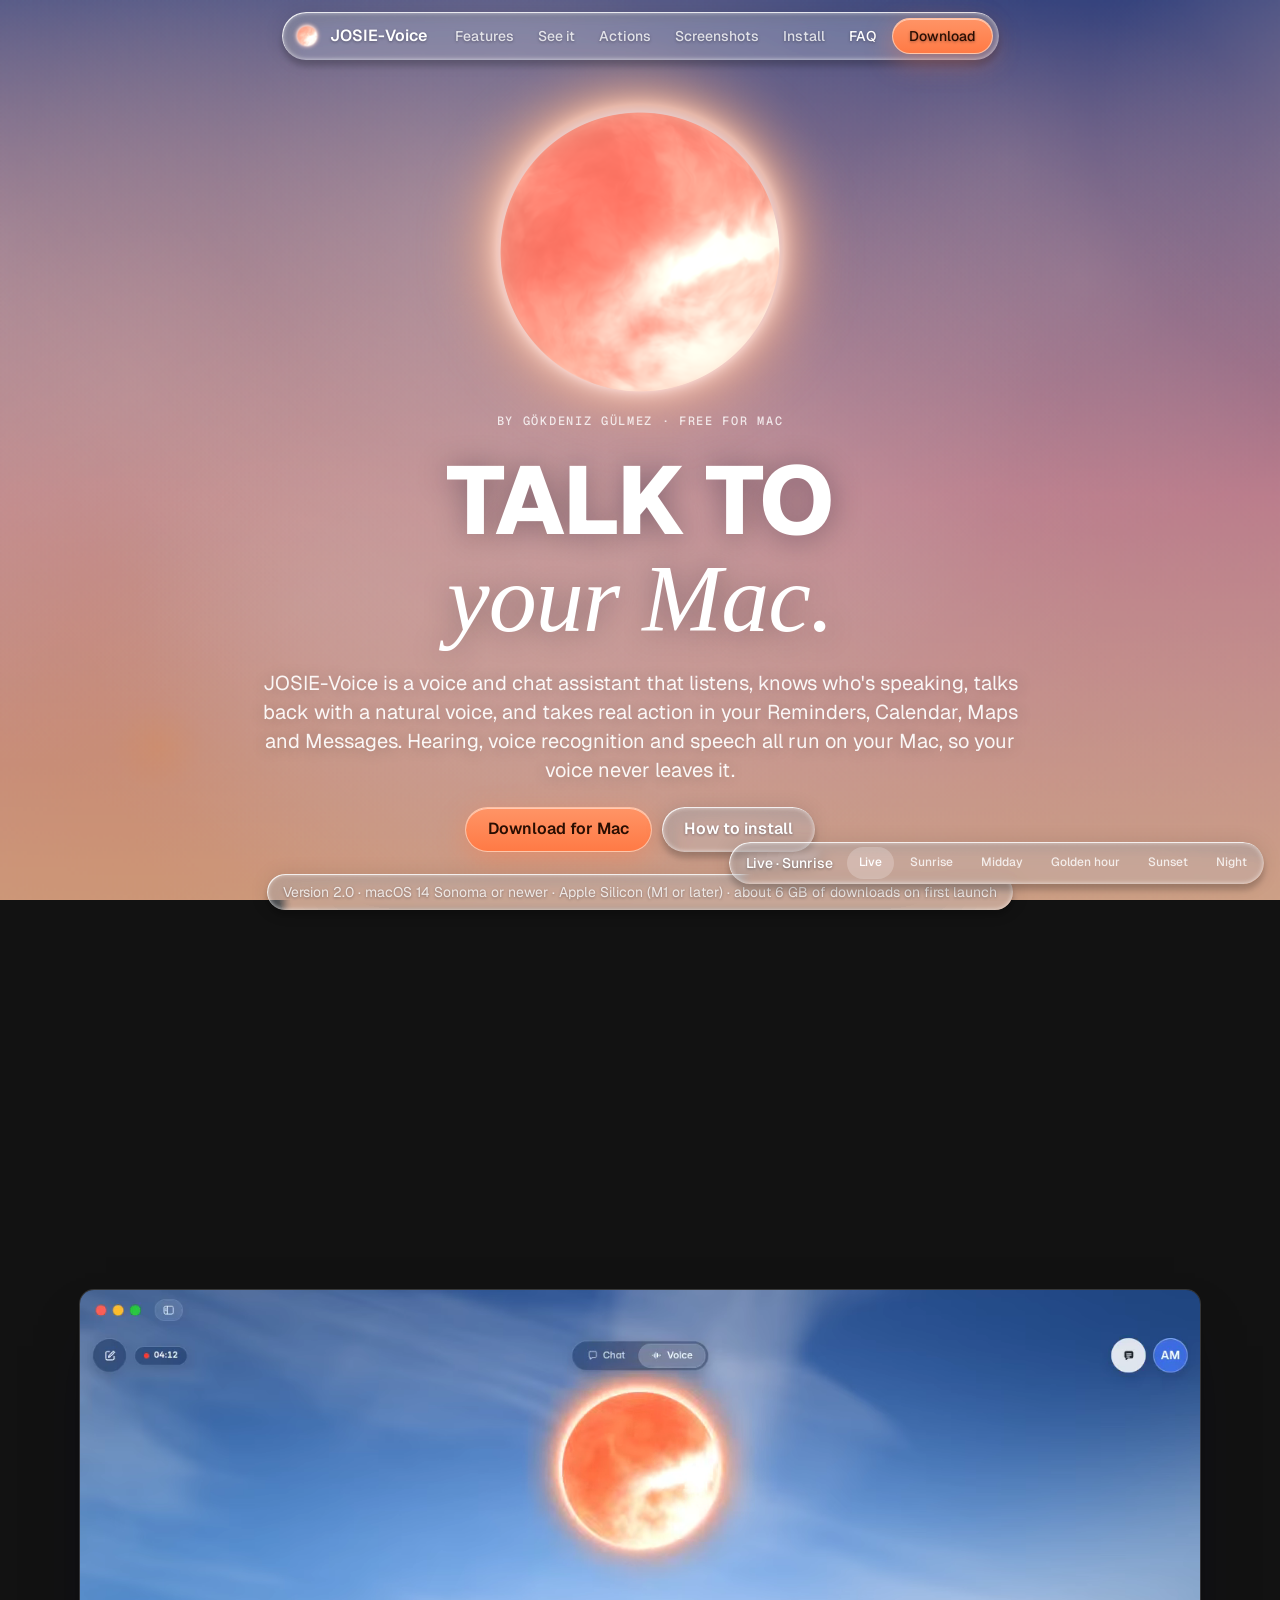
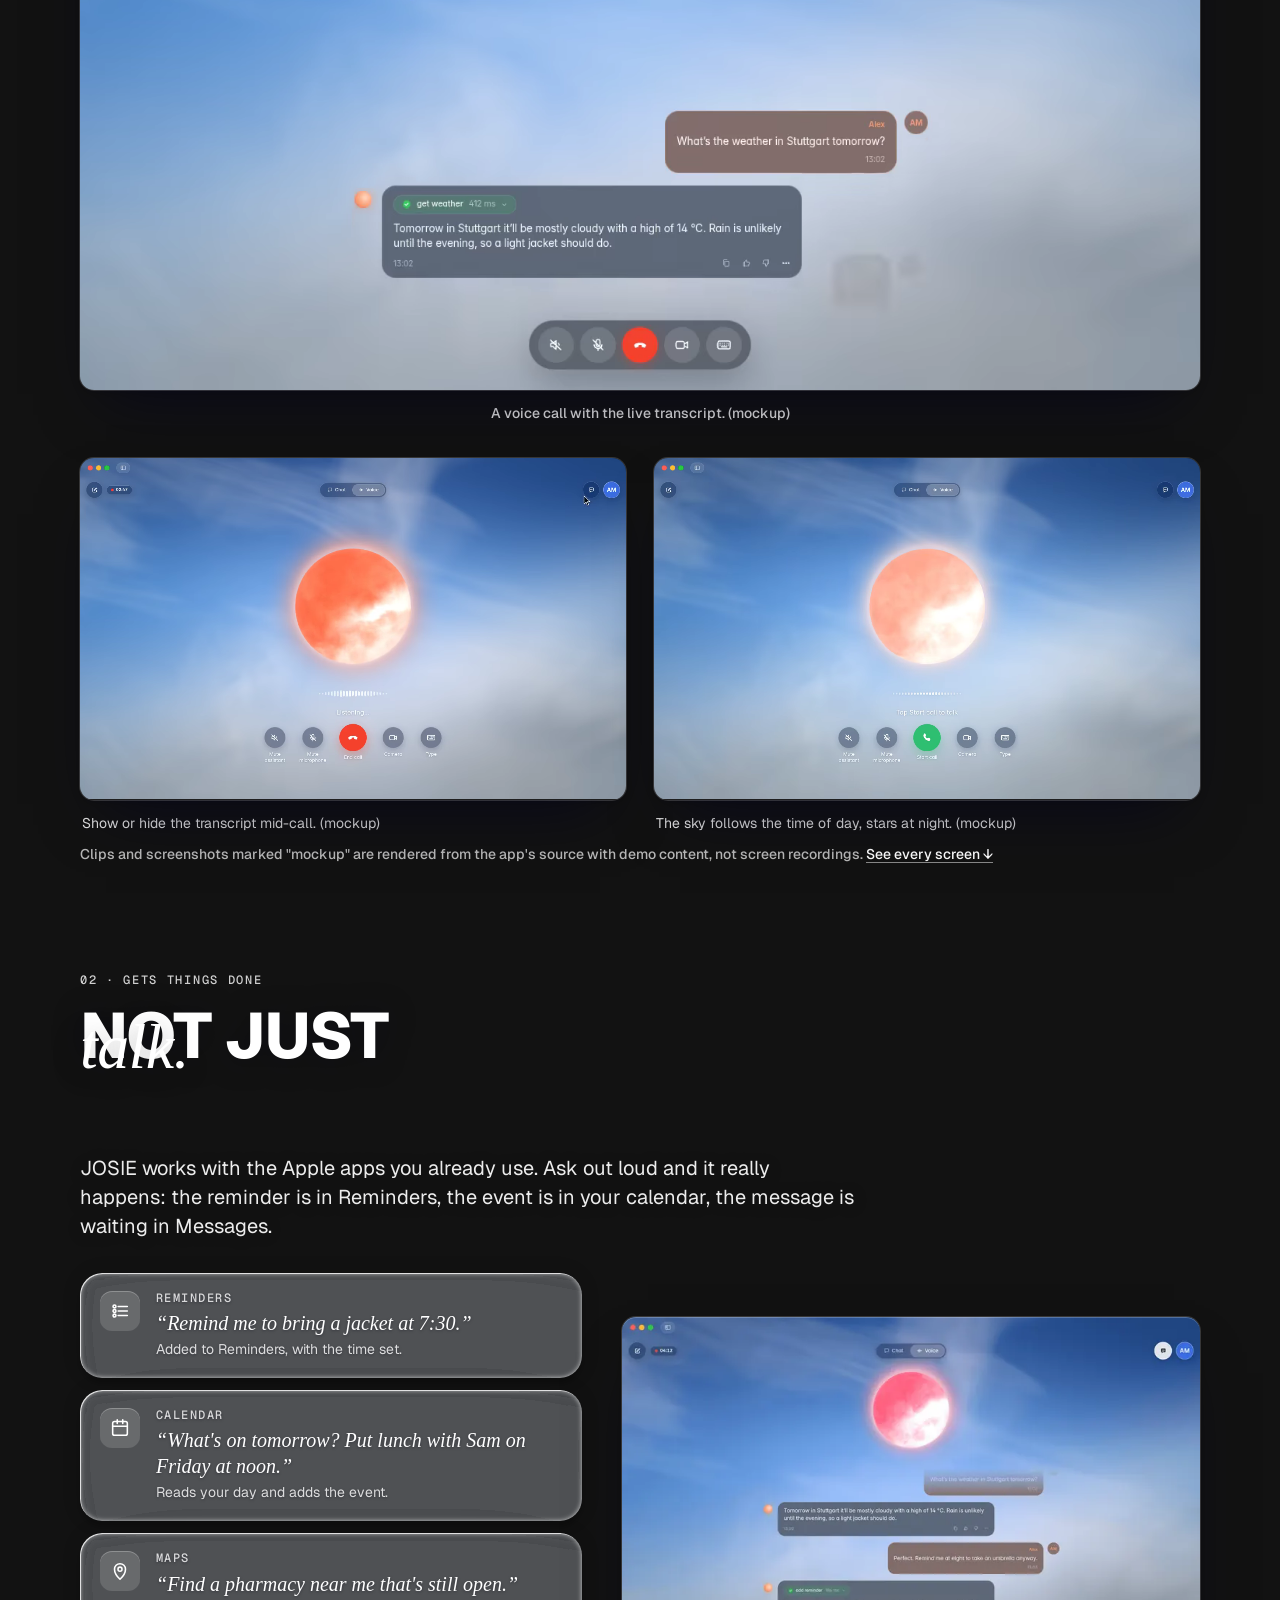
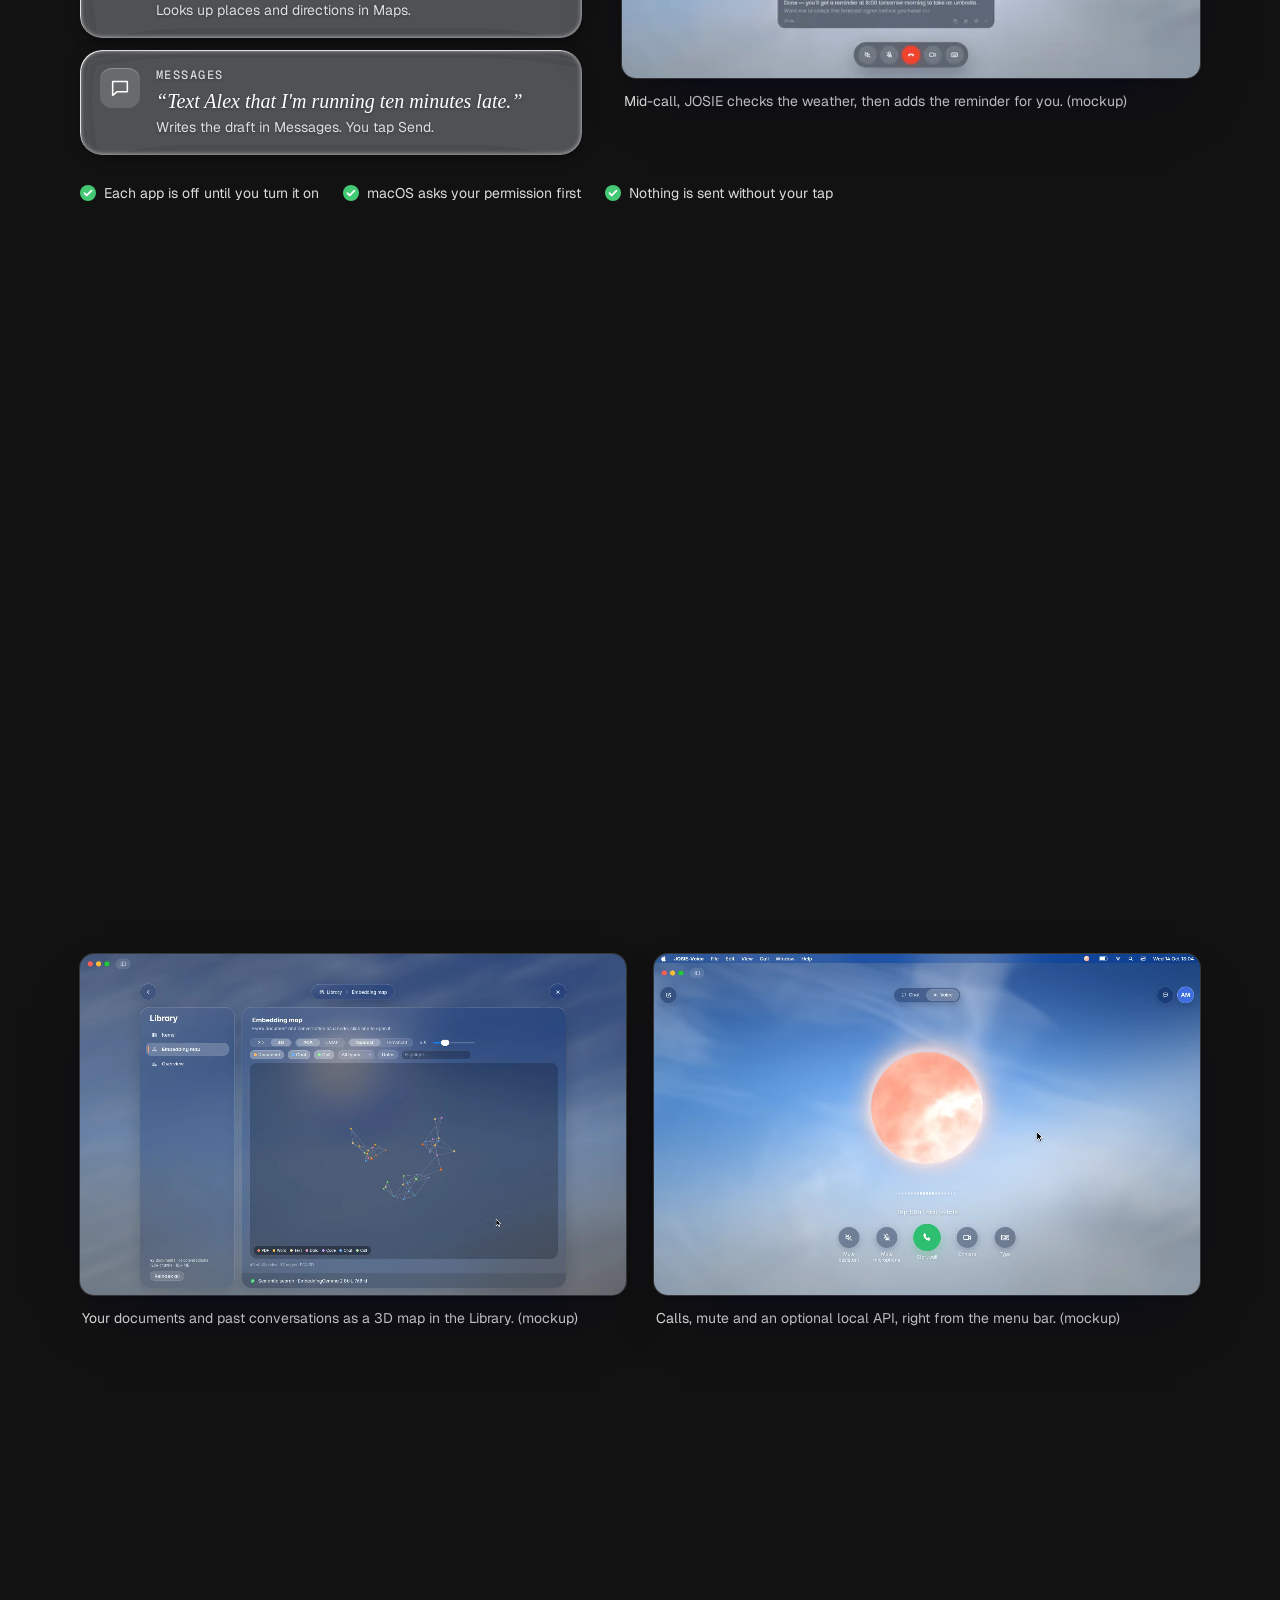
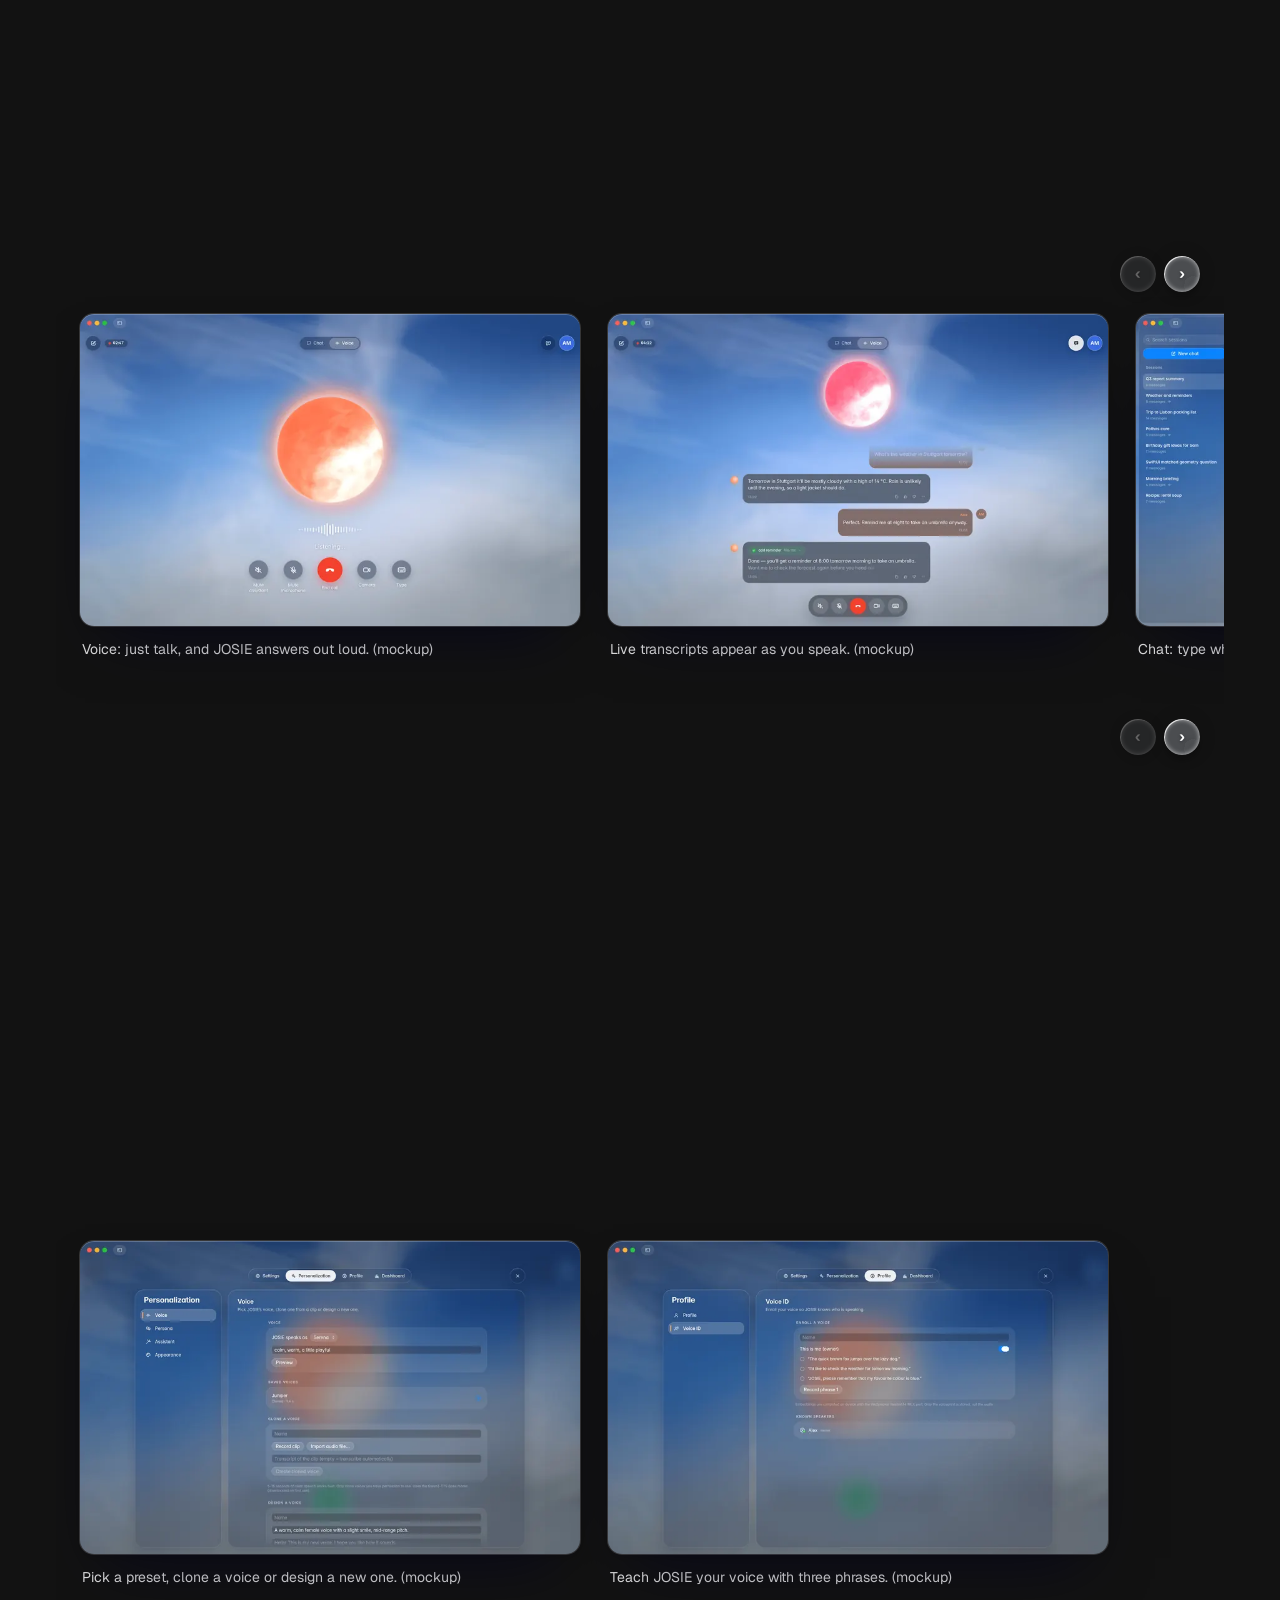
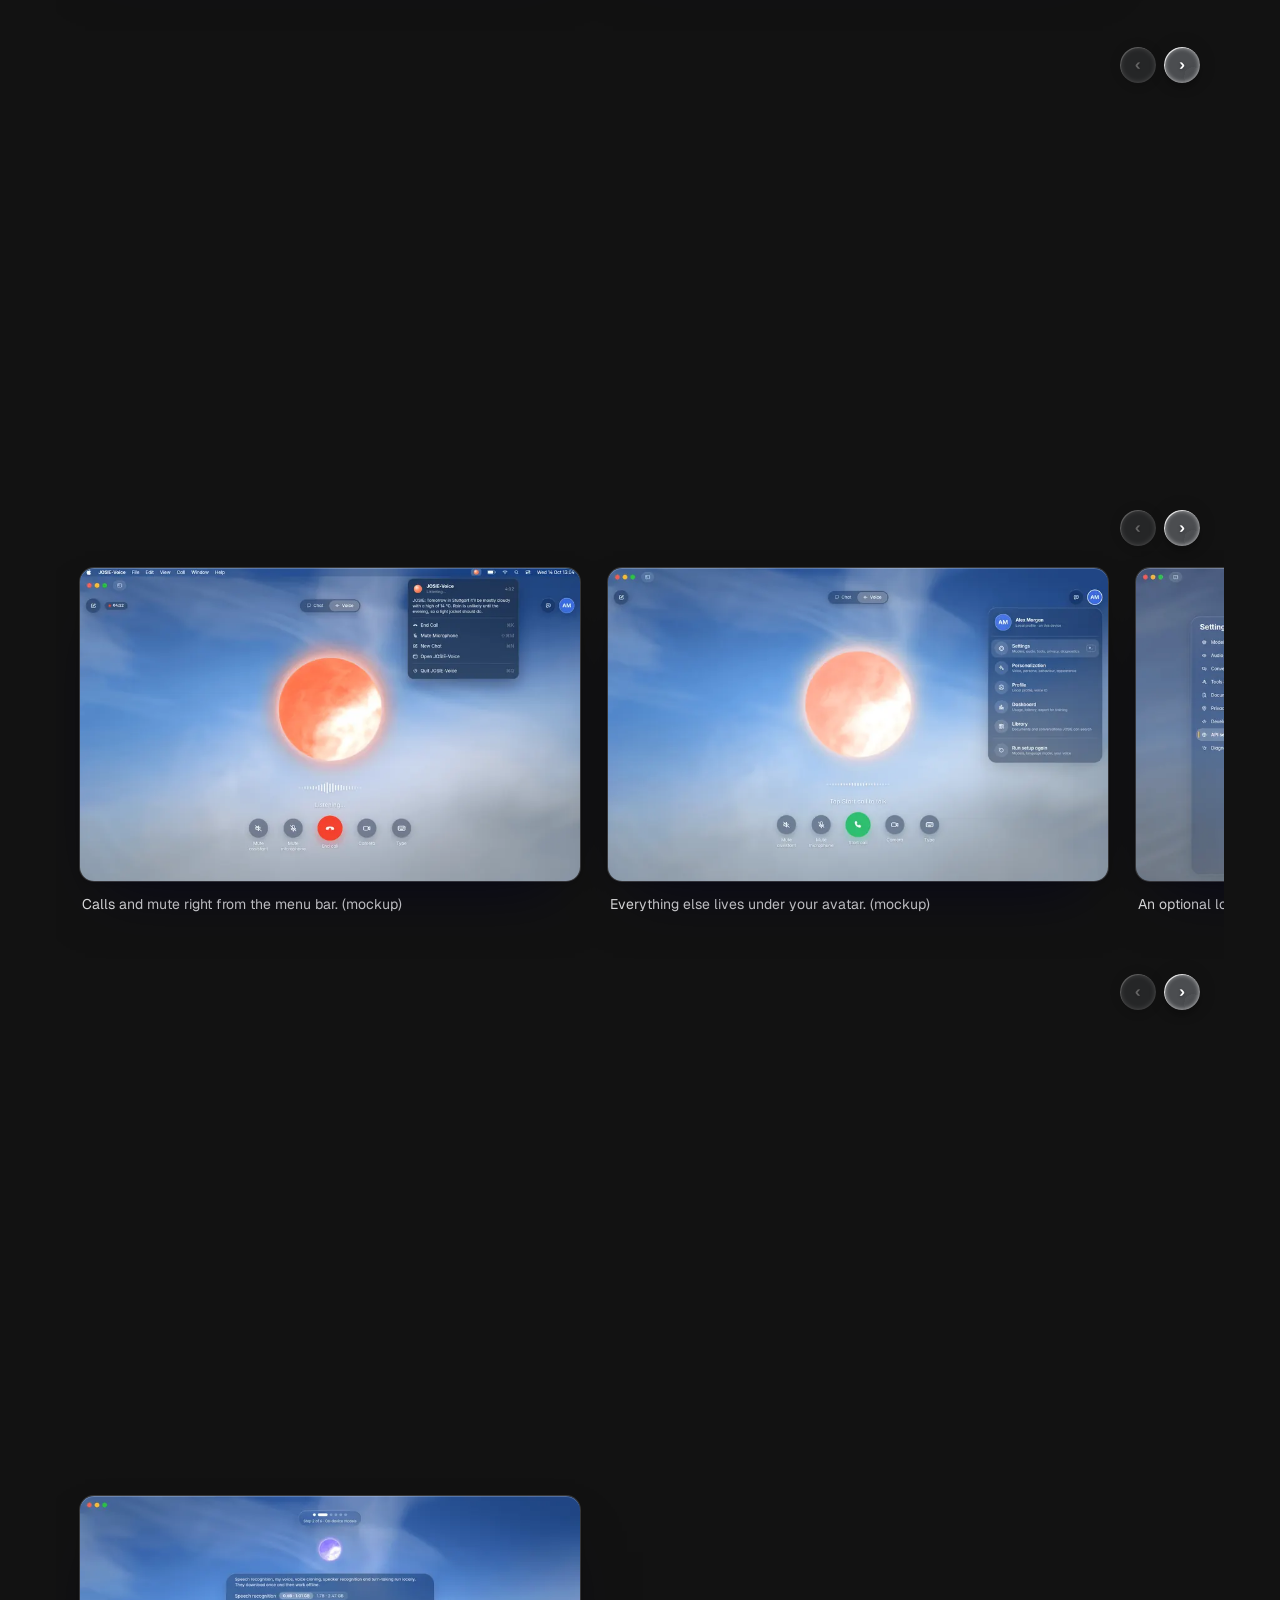
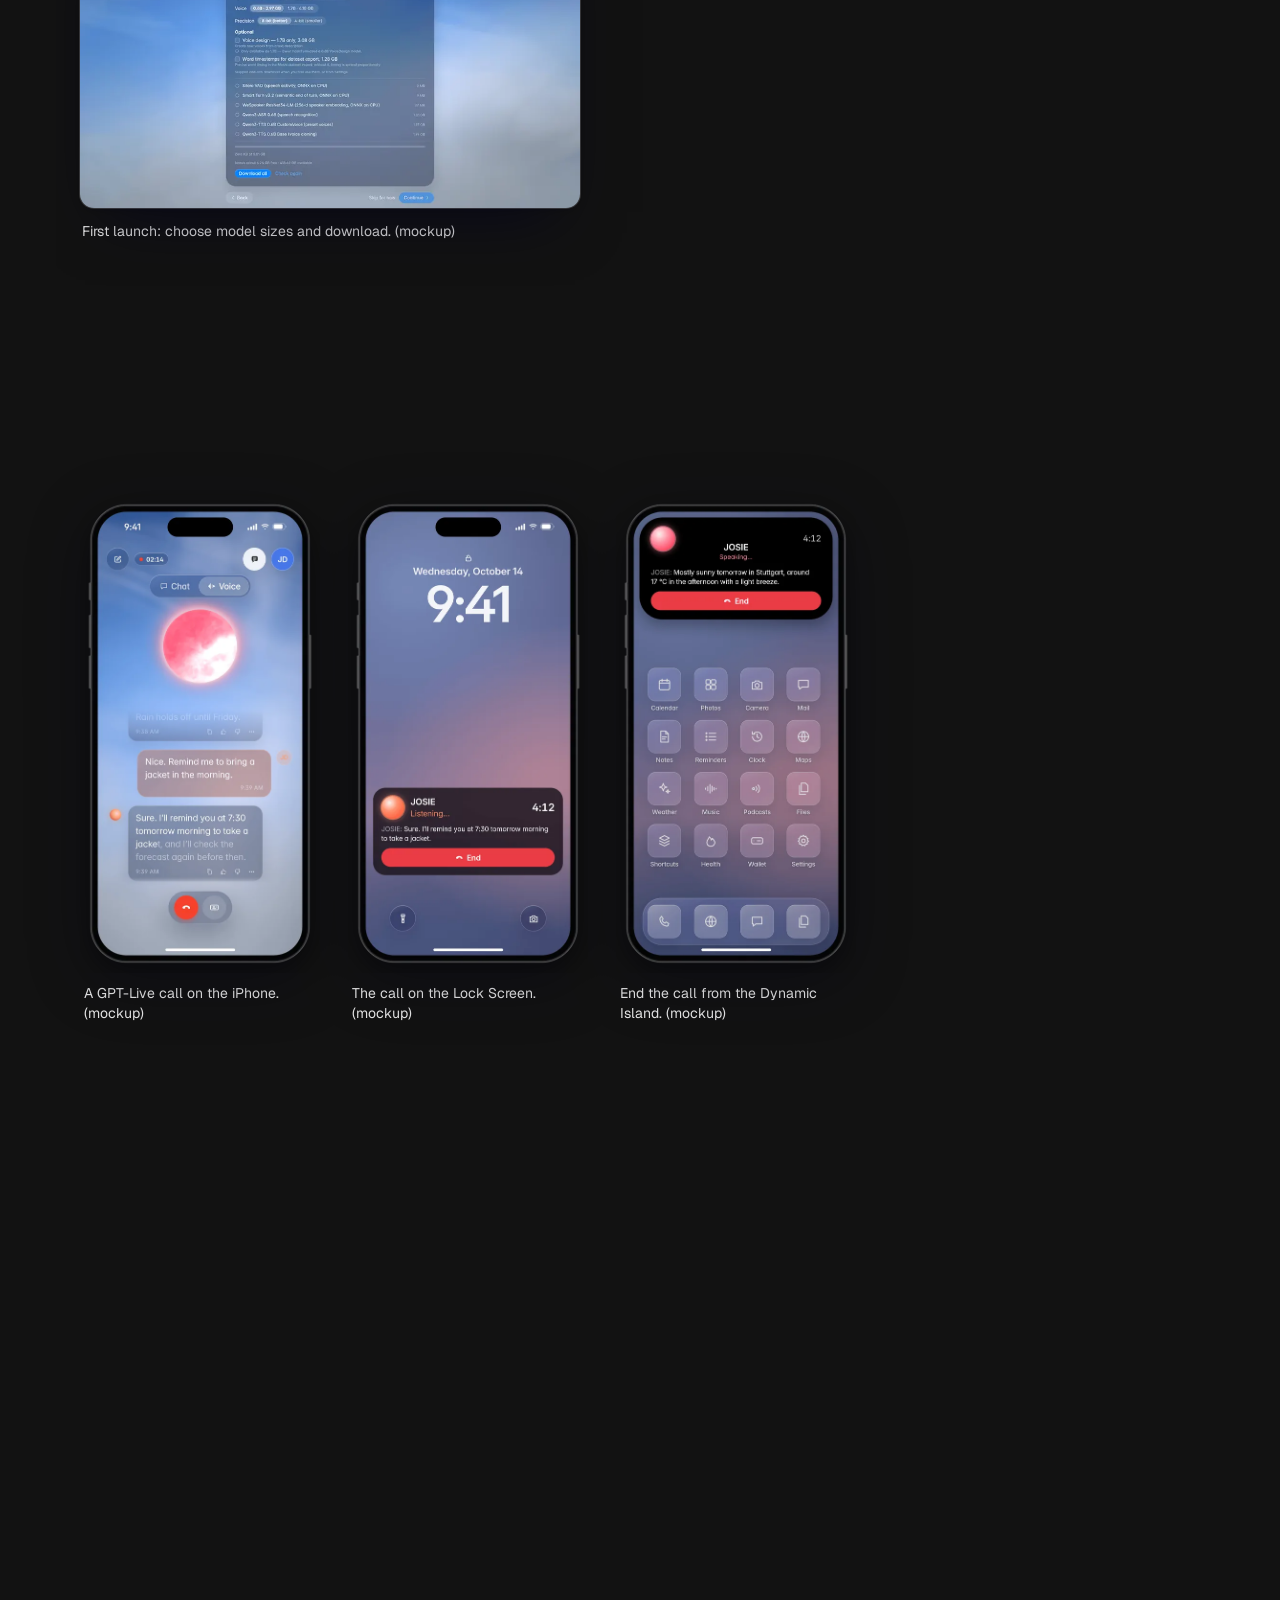
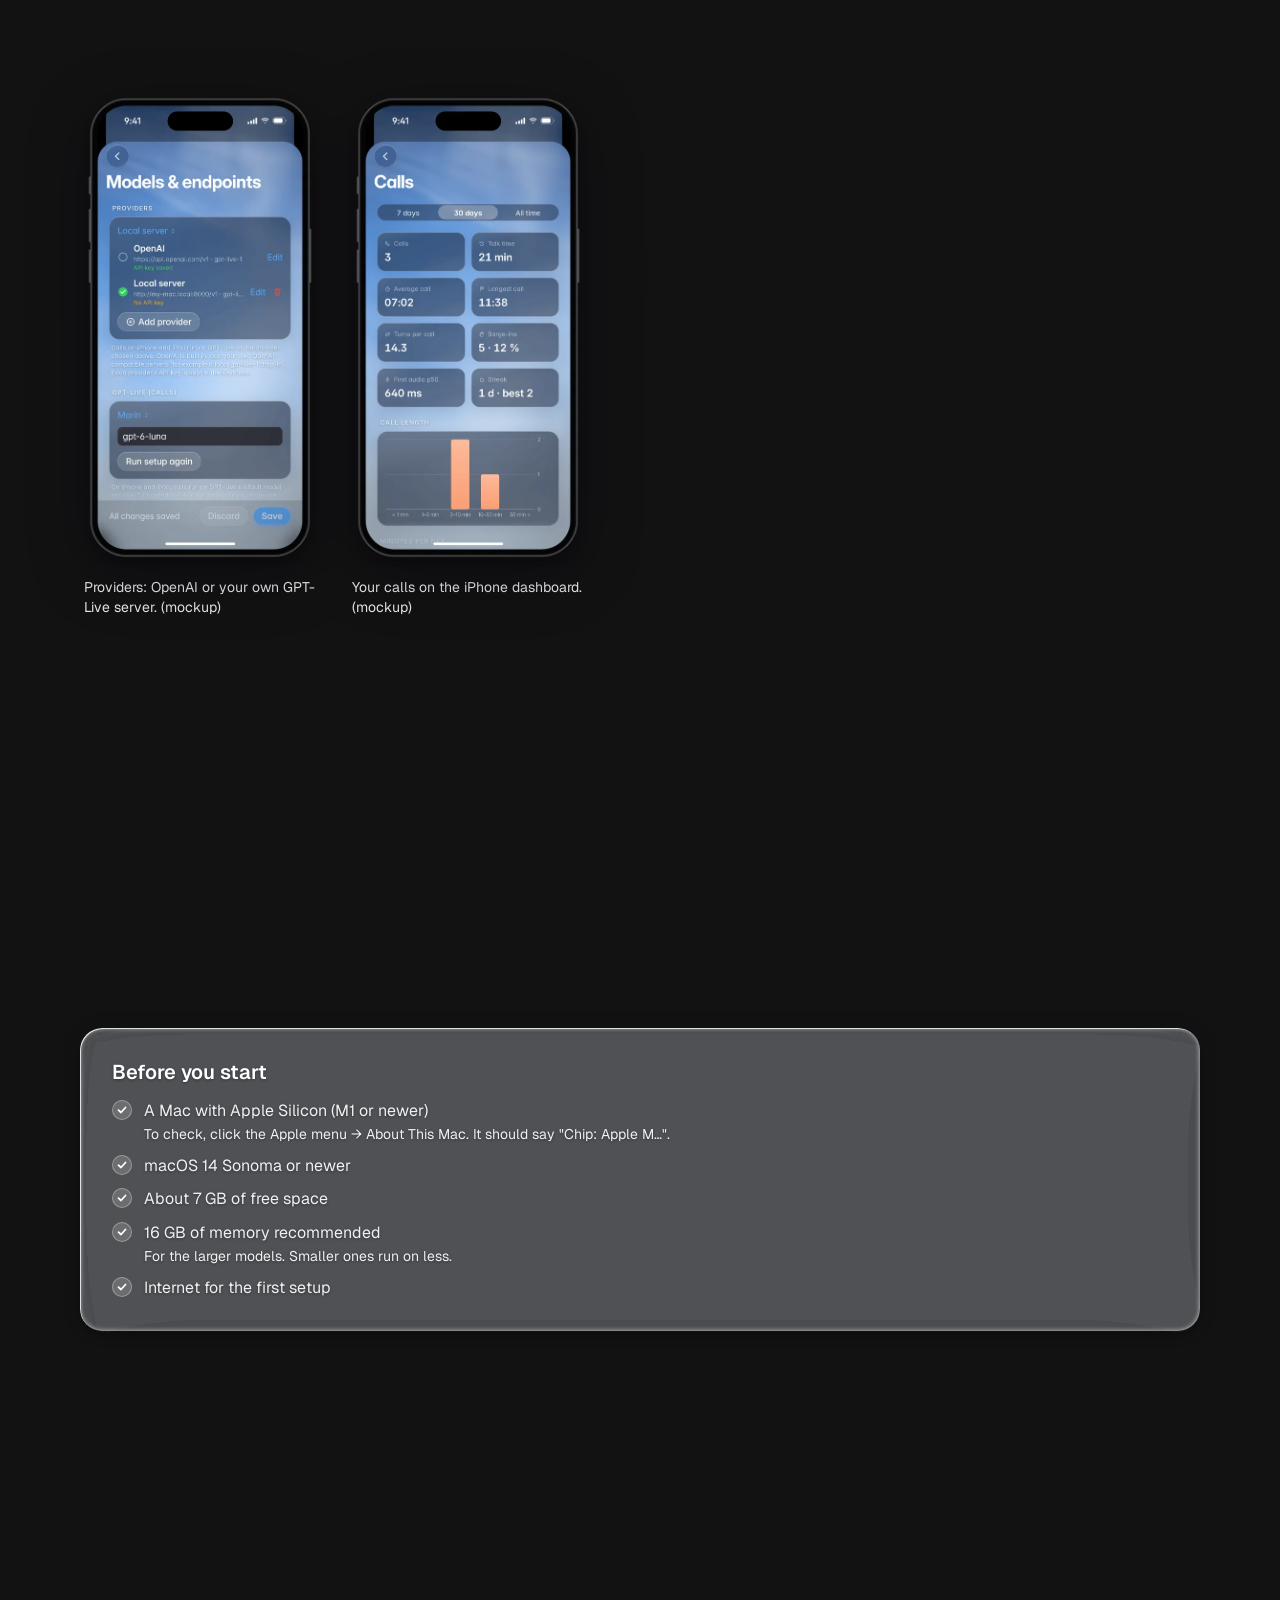
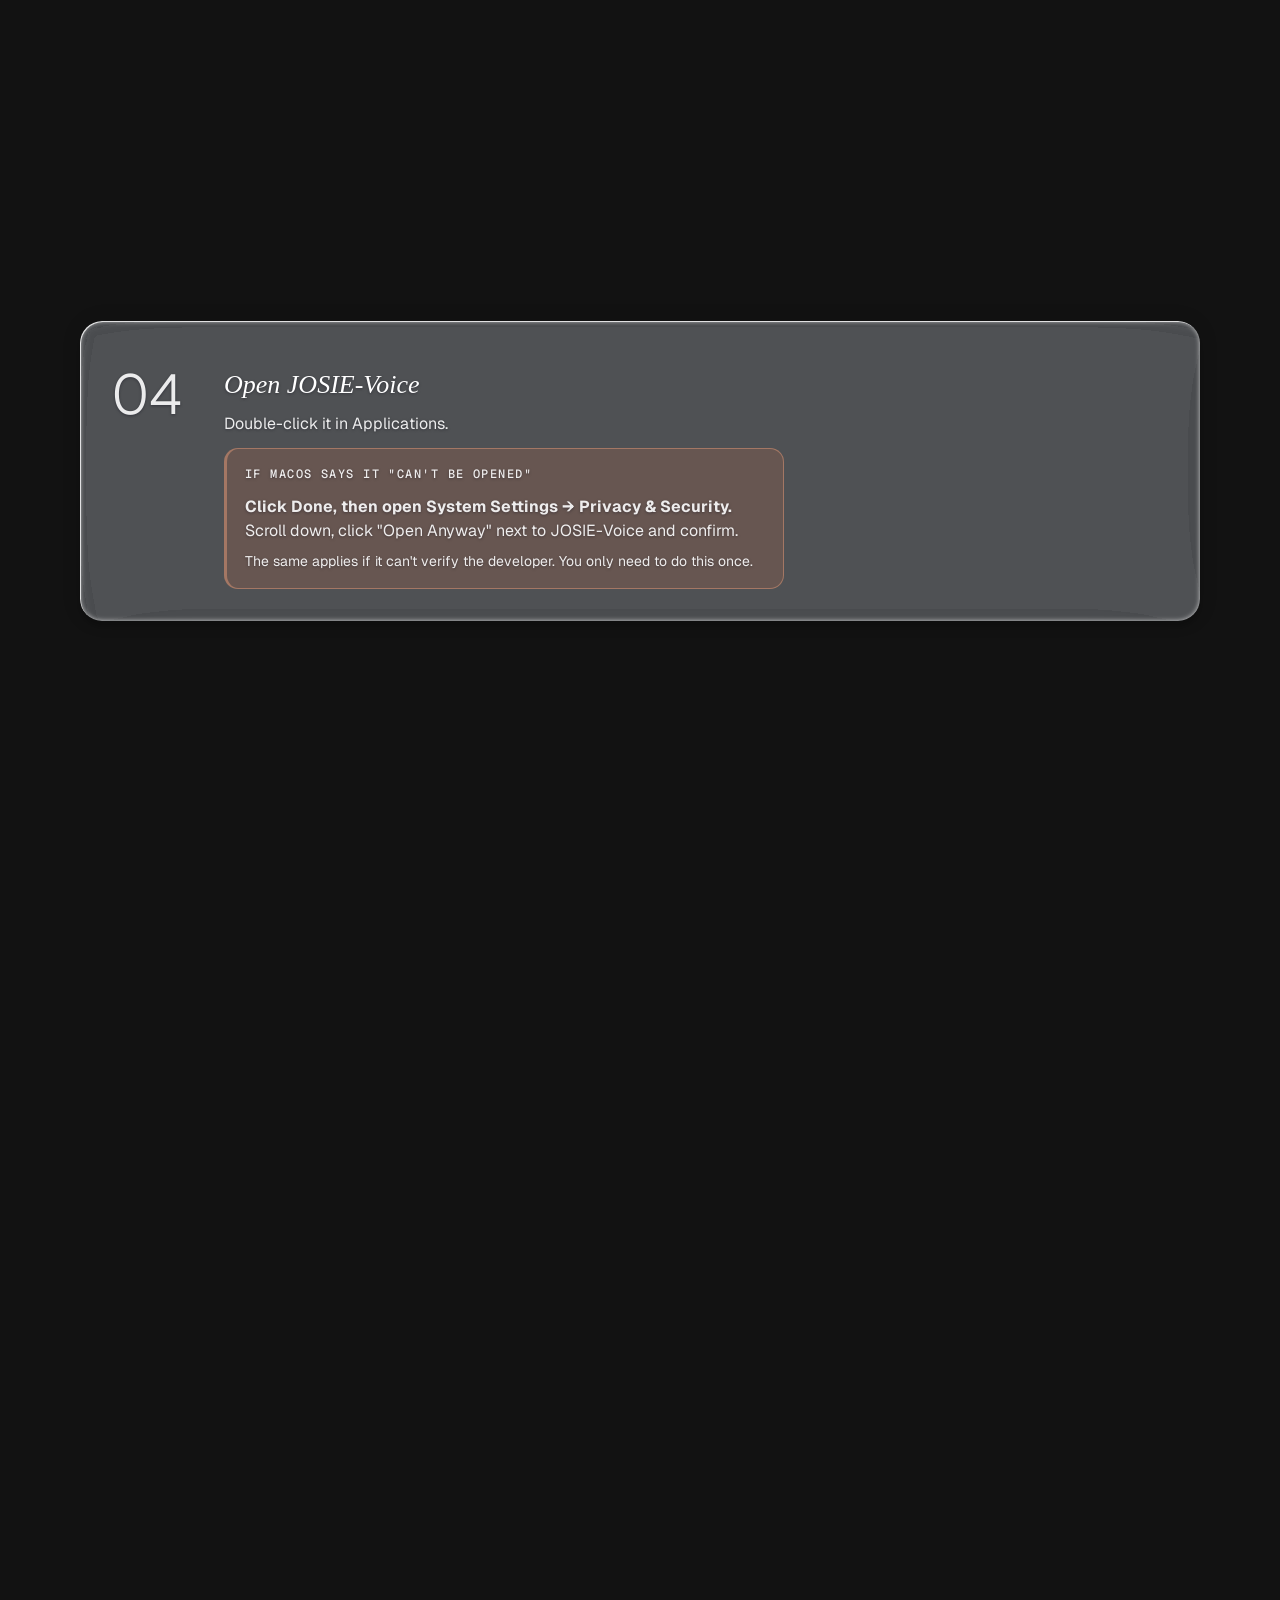
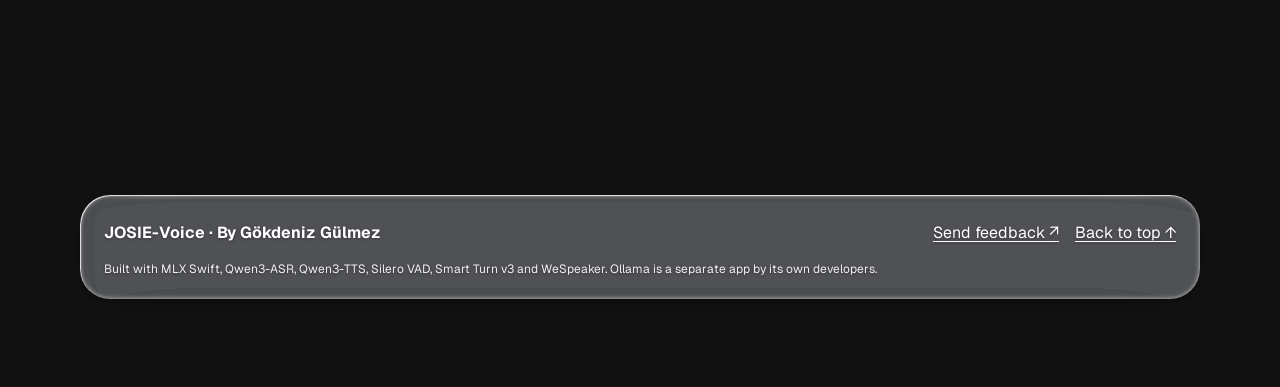
==== index.html @ f9327274 "Merge branch 'main' into feat/locomotive" ====
<!doctype html>
<html lang="en" data-theme="dark">
  <head>
    <meta charset="utf-8" />
    <meta name="viewport" content="width=device-width, initial-scale=1" />
    <title>JOSIE-Voice · Talk to your Mac</title>
    <link rel="icon" href="logo.png" />
    <link rel="preconnect" href="https://fonts.googleapis.com" />
    <link rel="preconnect" href="https://fonts.gstatic.com" crossorigin />
    <link
      rel="stylesheet"
      href="https://fonts.googleapis.com/css2?family=Geist:wght@400;500;600&family=Geist+Mono:wght@400&display=swap"
    />
    <link rel="stylesheet" href="styles.css" />
    <link rel="stylesheet" href="hero.css" />
    <style>
      :root, :root[data-theme] {
        color-scheme: dark;
        --text-primary: #fff;
        --text-secondary: rgb(255 255 255 / 0.8);
        --stroke-secondary: rgb(255 255 255 / 0.14);
        --x-sans: -apple-system, BlinkMacSystemFont, "SF Pro Display", var(--sans);
        --x-serif: "New York", ui-serif, "Iowan Old Style", Georgia, serif;
        --glass-dim: 0.3;
        --orb-glow: 255 170 120;
        --x-orange: #ff7a45;
      }
      html, body { background: transparent; }
      body { font-family: var(--x-sans); }
      /* sky: a fixed layer at z 0 with a CSS gradient under the canvas, content raised to z 1 */
      #sky {
        --sky-top: rgb(4 9 28); --sky-mid: rgb(10 22 54); --sky-hor: rgb(24 36 82);
        position: fixed; top: 0; right: 0; bottom: 0; left: 0; inset: 0; z-index: 0; pointer-events: none; overflow: hidden;
        background-color: #0b1a3a;
        background-image: linear-gradient(180deg, var(--sky-top) 0%, var(--sky-mid) 55%, var(--sky-hor) 100%);
      }
      #sky canvas { position: absolute; top: 0; left: 0; display: block; max-width: none; }
      .page { position: relative; z-index: 1; }
      .x-hero > * { position: relative; }
      /* glass, after codepen.io/wprod/pen/raVpwJL: a lens-distorted light blur, a white tint and a bright specular rim */
      .x-glass {
        position: relative;
        isolation: isolate;
        background: transparent;
        border: 0;
        border-radius: var(--r-l);
        box-shadow: 0 6px 6px rgb(0 0 0 / 0.2), 0 0 20px rgb(0 0 0 / 0.1);
        text-shadow: 0 1px 3px rgb(0 0 20 / 0.35);
      }
      .x-glass p, .x-glass li, .x-glass small { color: rgb(255 255 255 / 0.92); }
      .x-glass::before,
      .x-glass::after { content: ""; position: absolute; inset: 0; border-radius: inherit; pointer-events: none; }
      .x-glass::before {
        z-index: -2;
        -webkit-backdrop-filter: blur(4px);
        backdrop-filter: blur(4px);
        filter: url(#x-lens) saturate(120%) brightness(1.15);
      }
      .x-glass::after {
        z-index: -1;
        background: linear-gradient(rgb(255 255 255 / 0.25), rgb(255 255 255 / 0.25)), rgb(12 20 42 / calc(var(--glass-dim) * 0.4));
        box-shadow: inset 1px 1px 0 rgb(255 255 255 / 0.75), inset 0 0 5px rgb(255 255 255 / 0.75);
      }
      a.x-glass, button.x-glass, .x-chip.x-glass { transition: transform 0.4s cubic-bezier(0.175, 0.885, 0.32, 2.2); }
      a.x-glass:hover, button.x-glass:not(:disabled):hover { transform: scale(1.05); }
      a.x-glass:active, button.x-glass:not(:disabled):active { transform: scale(0.95); }
      @media (prefers-reduced-motion: reduce) { a.x-glass, button.x-glass, .x-chip.x-glass { transition: none; } }
      /* type */
      .x-h { font-family: var(--x-sans); font-size: clamp(34px, 6vw, 64px); line-height: 1.02; letter-spacing: -0.01em; text-shadow: 0 2px 30px rgb(0 0 30 / 0.35); }
      .x-h b { display: block; font-weight: 800; text-transform: uppercase; }
      .x-h i { display: block; font-family: var(--x-serif); font-weight: 400; }
      .x-eye { font: var(--type-tag); text-transform: uppercase; letter-spacing: 0.14em; color: var(--text-secondary); margin-bottom: 14px; }
      .x-lede { font-size: var(--size-lede); line-height: 1.45; max-width: 60ch; color: rgb(255 255 255 / 0.92); text-shadow: 0 1px 16px rgb(0 0 30 / 0.3); }
      .x-num { font: var(--type-tag); letter-spacing: 0.12em; color: var(--text-secondary); }
      /* buttons */
      .x-btns { display: flex; flex-wrap: wrap; gap: 10px; }
      .x-btn { display: inline-flex; align-items: center; gap: 8px; min-height: var(--tap); padding: 10px 22px; border-radius: var(--r-pill); font: var(--type-body-strong); font-family: var(--x-sans); color: #fff; text-decoration: none; cursor: pointer; transition: transform var(--dur-quick) var(--ease-out); }
      .x-btn:hover { transform: translateY(-1px); }
      .x-btn--primary { background: linear-gradient(180deg, #ff9466, var(--x-orange)); color: #2a0e02; border: 1px solid rgb(255 220 200 / 0.7); box-shadow: inset 0 1px 0 rgb(255 255 255 / 0.5), 0 8px 28px rgb(255 122 69 / 0.4); }
      .x-btn--sm { min-height: 36px; padding: 6px 16px; font: var(--type-label); }
      .x-link { color: #fff; text-underline-offset: 3px; text-decoration-color: rgb(255 255 255 / 0.5); }
      /* nav */
      .x-nav { position: sticky; top: 12px; z-index: 20; justify-self: center; display: flex; align-items: center; gap: 4px; padding: 6px; border-radius: var(--r-pill); max-width: 100%; }
      .x-brand { display: flex; align-items: center; gap: 8px; min-height: 36px; padding: 0 12px 0 4px; font-weight: 600; color: #fff; text-decoration: none; white-space: nowrap; }
      .x-brand img { width: 30px; height: 30px; }
      .x-nav nav { display: flex; }
      .x-nav nav a { padding: 8px 12px; border-radius: var(--r-pill); font: var(--type-label); color: var(--text-secondary); text-decoration: none; }
      .x-nav nav a:hover { color: #fff; background: rgb(255 255 255 / 0.12); }
      @media (max-width: 720px) { .x-nav nav { display: none; } .x-btn--sm { min-height: var(--tap); } }
      /* layout */
      .x-sec { padding-block: clamp(56px, 9vw, 110px) 0; scroll-margin-top: 80px; }
      .x-sec > .x-lede { margin-top: 20px; }
      .x-sec > * + .x-grid, .x-sec > * + .x-panel { margin-top: 32px; }
      .x-grid { display: grid; gap: 16px; grid-template-columns: repeat(auto-fit, minmax(min(100%, 250px), 1fr)); }
      .x-grid--2 { grid-template-columns: repeat(auto-fit, minmax(min(100%, 420px), 1fr)); }
      .x-card { padding: 24px; }
      .x-card h3 { font: var(--type-heading); margin: 12px 0 6px; }
      .x-card p { color: var(--text-secondary); font-size: var(--size-small); line-height: 1.45; }
      .x-card svg { width: 28px; height: 28px; fill: none; stroke: #fff; stroke-width: 1.6; stroke-linecap: round; stroke-linejoin: round; }
      .x-card .x-num { float: right; }
      /* hero */
      .x-hero { text-align: center; display: grid; justify-items: center; gap: 22px; padding-top: clamp(32px, 6vw, 64px); }
      .x-orb { position: relative; width: clamp(180px, 26vw, 280px); aspect-ratio: 1; }
      .x-orb::before { content: ""; position: absolute; inset: -45%; border-radius: 50%; background: radial-gradient(circle, rgb(var(--orb-glow) / 0.75), rgb(var(--orb-glow) / 0.25) 40%, transparent 68%); animation: x-breathe 5s ease-in-out infinite; }
      .x-orb img { position: relative; width: 100%; height: 100%; animation: x-float 5s ease-in-out infinite; }
      .x-orb__gl { display: none; position: absolute; left: -35%; top: -35%; width: 170%; height: 170%; max-width: none; pointer-events: none; }
      .x-orb.is-gl .x-orb__gl { display: block; }
      .x-orb.is-gl img, .x-orb.is-gl::before { display: none; }
      @keyframes x-breathe { 50% { transform: scale(1.14); opacity: 0.7; } }
      @keyframes x-float { 50% { transform: scale(1.03); } }
      /* hero orb docks into the top-left corner while scrolling */
      .x-orb-slot { width: clamp(180px, 26vw, 280px); aspect-ratio: 1; }
      .x-orb--hero { width: 100%; height: 100%; }
      .x-orb--hero.is-docked { position: fixed; top: 0; left: 0; z-index: 30; transform-origin: 0 0; cursor: pointer; will-change: transform; }
      .x-orb--hero.is-moving { transition: transform 0.7s cubic-bezier(0.32, 0.72, 0, 1); }
      .x-orb--hero.is-docked:focus-visible { outline: 3px solid #fff; outline-offset: 6px; border-radius: 50%; }
      .x-hero .x-lede { margin-inline: auto; }
      .x-hero .x-btns { justify-content: center; }
      .x-meta { font: var(--type-small); color: var(--text-secondary); padding: 8px 16px; border-radius: var(--r-pill); }
      .x-phone { display: none; padding: 12px 18px; border-radius: var(--r-pill); font: var(--type-label); }
      @media (max-width: 760px), (hover: none) and (pointer: coarse) { .x-phone { display: block; } }
      /* gallery: screenshots and clips shown as floating app windows */
      .x-shot { margin: 0; min-width: 0; }
      .x-shot > .x-zoom, .x-shot > video {
        display: block; position: relative; overflow: hidden; border-radius: 14px;
        background: rgb(255 255 255 / 0.06);
        box-shadow: 0 0 0 1px rgb(255 255 255 / 0.16), 0 2px 6px rgb(0 0 20 / 0.16), 0 30px 60px -26px rgb(0 0 30 / 0.65);
        transition: transform 0.5s var(--ease-out), box-shadow 0.5s var(--ease-out);
      }
      .x-shot img, .x-shot video { display: block; width: 100%; aspect-ratio: 16 / 10; object-fit: cover; }
      .x-shot > .x-zoom::after { content: ""; position: absolute; inset: 0; border-radius: inherit; pointer-events: none; box-shadow: inset 0 1px 0 rgb(255 255 255 / 0.22); }
      @media (hover: hover) {
        .x-shot > .x-zoom:hover { transform: translateY(-4px); box-shadow: 0 0 0 1px rgb(255 255 255 / 0.26), 0 4px 10px rgb(0 0 20 / 0.18), 0 40px 70px -26px rgb(0 0 30 / 0.75); }
      }
      .x-shot figcaption { padding: 14px 2px 0; font: var(--type-small); line-height: 1.4; color: rgb(255 255 255 / 0.88); text-wrap: pretty; }
      .x-grid--videos { margin-top: 28px; gap: 36px 28px; }
      .x-grid--showcase { grid-template-columns: repeat(2, minmax(0, 1fr)); }
      .x-grid--showcase > .x-shot:first-child { grid-column: 1 / -1; }
      .x-grid--showcase > .x-shot:first-child figcaption { font: var(--type-label); text-align: center; }
      @media (max-width: 700px) { .x-grid--showcase { grid-template-columns: 1fr; } }
      .x-note { margin-top: 12px; font: var(--type-label); color: rgb(255 255 255 / 0.7); }
      .x-grid--pair { grid-template-columns: repeat(auto-fit, minmax(min(100%, 420px), 1fr)); }
      .x-grid--feat { margin-top: 36px; gap: 36px 28px; }
      /* screenshot gallery */
      .x-gnav { display: flex; flex-wrap: wrap; gap: 8px; margin-top: 24px; }
      .x-gnav .x-chip { min-height: 36px; padding: 6px 14px; }
      .x-gh { margin-top: 56px; font-family: var(--x-serif); font-style: italic; font-weight: 400; font-size: clamp(26px, 3.4vw, 36px); scroll-margin-top: 80px; }
      .x-gsub { margin: 36px 0 4px; font: var(--type-tag); text-transform: uppercase; letter-spacing: 0.14em; color: var(--text-secondary); scroll-margin-top: 80px; }
      .x-gh + .x-gsub { margin-top: 14px; }
      /* each group is a sideways rail of large shots, the next one peeking in */
      .x-rail { position: relative; }
      .x-grid--shots {
        display: grid; grid-template-columns: none; grid-auto-flow: column; grid-auto-columns: min(84%, 500px); gap: 28px;
        overflow-x: auto; overscroll-behavior-x: contain; scroll-snap-type: x mandatory; scroll-behavior: smooth;
        margin-inline: -24px; padding: 18px 24px 44px; scroll-padding-inline: 24px; scrollbar-width: none;
      }
      .x-grid--shots::-webkit-scrollbar { display: none; }
      .x-grid--shots:focus-visible { outline: 2px solid rgb(255 255 255 / 0.7); outline-offset: -6px; border-radius: 18px; }
      .x-grid--shots > .x-shot { scroll-snap-align: start; }
      .x-rail-btns { position: absolute; top: -40px; right: 0; display: flex; gap: 8px; }
      .x-rail-btn { width: 36px; height: 36px; display: grid; place-items: center; padding: 0; border-radius: 50%; color: #fff; cursor: pointer; font: 600 16px/1 var(--sans); }
      .x-rail-btn:disabled { opacity: 0.35; cursor: default; }
      .x-rail-btn:focus-visible { outline: 2px solid #fff; outline-offset: 2px; }
      .x-rail--static .x-rail-btns { display: none; }
      @media (pointer: coarse) { .x-rail-btns { display: none; } }
      @media (prefers-reduced-motion: reduce) { .x-grid--shots { scroll-behavior: auto; } .x-shot > .x-zoom, .x-shot > video { transition: none; } }
      .x-zoom { display: block; border-radius: inherit; cursor: zoom-in; }
      .x-zoom:focus-visible { outline: 2px solid #fff; outline-offset: 3px; }
      .x-phones-grid { display: grid; gap: 32px 28px; grid-template-columns: repeat(auto-fill, minmax(min(44%, 200px), 240px)); margin-top: 16px; }
      .x-phone-shot { margin: 0; }
      .x-phone-frame { border-radius: 16% / 8%; }
      .x-phone-frame img { width: 100%; aspect-ratio: 1383 / 2760; object-fit: contain; filter: drop-shadow(0 14px 30px rgb(0 0 20 / 0.35)); }
      .x-phone-shot figcaption { margin-top: 10px; padding-inline: 4px; font: var(--type-small); color: rgb(255 255 255 / 0.9); }
      /* actions */
      .x-act { display: grid; grid-template-columns: minmax(0, 1fr) minmax(0, 1.15fr); gap: 40px; align-items: center; margin-top: 32px; }
      .x-act-list { list-style: none; margin: 0; padding: 0; display: grid; gap: 12px; }
      .x-act-row { display: flex; gap: 16px; align-items: flex-start; padding: 18px 20px; }
      .x-act-ic { flex: none; width: 40px; height: 40px; display: grid; place-items: center; border-radius: 12px; background: rgb(255 255 255 / 0.14); box-shadow: inset 0 1px 0 rgb(255 255 255 / 0.25); }
      .x-act-ic svg { width: 22px; height: 22px; fill: none; stroke: #fff; stroke-width: 1.7; stroke-linecap: round; stroke-linejoin: round; }
      .x-act-row h3 { font: var(--type-tag); text-transform: uppercase; letter-spacing: 0.12em; color: var(--text-secondary); }
      .x-act-row q { display: block; margin: 4px 0 4px; font-family: var(--x-serif); font-style: italic; font-size: clamp(17px, 1.6vw, 20px); line-height: 1.3; color: #fff; }
      .x-act-row q::before { content: "\201C"; } .x-act-row q::after { content: "\201D"; }
      .x-act-row p { font-size: var(--size-small); line-height: 1.4; color: rgb(255 255 255 / 0.82); }
      .x-act-trust { list-style: none; margin: 28px 0 0; padding: 0; display: flex; flex-wrap: wrap; gap: 10px 24px; font: var(--type-small); color: rgb(255 255 255 / 0.85); }
      .x-act-trust li { display: flex; align-items: center; gap: 8px; }
      .x-act-trust li::before { content: ""; width: 16px; height: 16px; flex: none; border-radius: 50%; background: rgb(74 222 128 / 0.9) url("data:image/svg+xml,%3Csvg xmlns='http://www.w3.org/2000/svg' viewBox='0 0 16 16'%3E%3Cpath d='M4.5 8.2l2.2 2.2 4.8-4.8' fill='none' stroke='%23fff' stroke-width='1.8' stroke-linecap='round' stroke-linejoin='round'/%3E%3C/svg%3E") center / 100% no-repeat; }
      @media (max-width: 900px) { .x-act { grid-template-columns: 1fr; gap: 28px; } }
      /* lightbox */
      .x-lb { border: 0; padding: 0; background: transparent; max-width: 96vw; max-height: 94vh; overflow: visible; }
      .x-lb::backdrop { background: rgb(2 6 20 / 0.82); -webkit-backdrop-filter: blur(6px); backdrop-filter: blur(6px); }
      .x-lb img { max-width: 96vw; max-height: 86vh; width: auto; height: auto; border-radius: 14px; box-shadow: 0 20px 60px rgb(0 0 0 / 0.5); }
      .x-lb p { margin-top: 10px; text-align: center; font: var(--type-small); color: #fff; max-width: 80ch; margin-inline: auto; }
      .x-lb button { position: absolute; top: -14px; right: -14px; width: var(--tap); height: var(--tap); border-radius: 50%; border: 1px solid rgb(255 255 255 / 0.4); background: rgb(12 20 42 / 0.8); color: #fff; font-size: 22px; cursor: pointer; }
      /* install */
      .x-panel { padding: clamp(20px, 3vw, 32px); }
      .x-panel > h3 { font: var(--type-heading); margin-bottom: 4px; }
      .x-steps { display: grid; gap: 16px; margin-top: 16px; }
      .x-step { display: grid; grid-template-columns: 88px minmax(0, 1fr); gap: 12px 24px; padding: clamp(20px, 3vw, 32px); }
      .x-step__n { font: 300 56px/1 var(--x-sans); }
      .x-step h3 { font-family: var(--x-serif); font-style: italic; font-weight: 400; font-size: 26px; margin-bottom: 8px; }
      .x-step p, .x-step li { color: rgb(255 255 255 / 0.9); line-height: 1.5; }
      .x-step p + * { margin-top: 12px; }
      .x-step ol { margin: 8px 0 0; padding-left: 22px; display: grid; gap: 8px; }
      .x-step .callout { max-width: 560px; }
      @media (max-width: 600px) { .x-step { grid-template-columns: 1fr; } .x-step__n { font-size: 40px; } }
      .x-finish { margin-top: 16px; padding: 28px; text-align: center; font-family: var(--x-serif); font-style: italic; font-size: clamp(22px, 3vw, 30px); }
      /* faq */
      .x-faq { display: grid; gap: 10px; margin-top: 32px; }
      .x-faq summary { list-style: none; cursor: pointer; display: flex; justify-content: space-between; align-items: center; gap: 16px; min-height: var(--tap); padding: 16px 22px; font: var(--type-body-strong); }
      .x-faq summary::-webkit-details-marker { display: none; }
      .x-faq summary::after { content: "+"; font-size: 22px; font-weight: 300; transition: transform var(--dur-quick) var(--ease-out); }
      .x-faq details[open] summary::after { transform: rotate(45deg); }
      .x-faq details p { padding: 0 22px 18px; color: var(--text-secondary); line-height: 1.5; max-width: 70ch; }
      /* family */
      .x-family { display: grid; grid-template-columns: 200px minmax(0, 1fr); gap: 28px; align-items: center; padding: clamp(24px, 4vw, 40px); border-radius: var(--r-xl); }
      .x-family .x-orb--sm { width: min(160px, 100%); justify-self: center; }
      .x-family p { font-size: var(--size-lede); line-height: 1.45; margin-bottom: 18px; }
      .x-chip { display: inline-flex; align-items: center; min-height: var(--tap); padding: 8px 16px; border-radius: var(--r-pill); color: #fff; text-decoration: none; font: var(--type-label); }
      @media (max-width: 700px) { .x-family { grid-template-columns: 1fr; text-align: center; } .x-family .x-orb--sm { width: 140px; margin-inline: auto; } .x-family .x-btns { justify-content: center; } }
      .x-cta { text-align: center; display: grid; justify-items: center; gap: 24px; }
      /* footer */
      .x-foot { margin-top: clamp(56px, 8vw, 96px); padding: 16px 24px 20px; display: grid; gap: 6px; border-radius: var(--r-xl); }
      .x-foot__row { display: flex; flex-wrap: wrap; justify-content: space-between; align-items: center; gap: 4px 20px; }
      .x-foot__row div { display: flex; gap: 16px; flex-wrap: wrap; }
      .x-foot a { color: #fff; text-underline-offset: 3px; display: inline-flex; align-items: center; min-height: var(--tap); }
      .x-foot .fineprint { font-size: var(--size-caption); }
      /* sky clock */
      .x-clock { position: fixed; right: 16px; bottom: 16px; z-index: 30; display: flex; align-items: center; gap: 4px; padding: 5px; border-radius: var(--r-pill); max-width: calc(100vw - 32px); overflow-x: auto; scrollbar-width: none; }
      .x-clock__name { padding: 0 10px 0 12px; font: var(--type-label); white-space: nowrap; }
      .x-clock button { flex: none; min-height: 32px; padding: 6px 12px; border: 0; border-radius: var(--r-pill); background: transparent; color: var(--text-secondary); font: var(--type-tag); font-family: var(--x-sans); cursor: pointer; transition: background var(--dur-quick) ease; }
      .x-clock button:hover { color: #fff; }
      .x-clock button[aria-pressed="true"] { background: rgb(255 255 255 / 0.22); color: #fff; }
      @media (pointer: coarse), (max-width: 760px) { .x-clock button { min-height: var(--tap); } }
      @media (max-width: 760px) { .x-clock { left: 16px; right: 16px; } .page { padding-bottom: 96px; } }
      /* reveal */
      .js .x-reveal { opacity: 0; transform: translateY(36px) scale(0.98); transition: opacity 0.9s var(--ease-out), transform 1.1s var(--ease-out); transition-delay: calc(var(--i, 0) * 70ms); }
      .js .x-reveal.is-past { transform: translateY(-36px) scale(0.98); }
      .js .x-reveal.is-in { opacity: 1; transform: none; }
      /* smooth scroll (Lenis, via Locomotive Scroll) */
      html.lenis, html.lenis body { height: auto; }
      .lenis:not(.lenis-autoToggle).lenis-stopped { overflow: clip; }
      .lenis [data-lenis-prevent] { overscroll-behavior: contain; }
      .lenis.lenis-smooth iframe { pointer-events: none; }
      .lenis.lenis-smooth { scroll-behavior: auto !important; }
      @media (prefers-reduced-motion: reduce) {
        .js .x-reveal { opacity: 1; transform: none; transition: none; }
        .x-orb::before, .x-orb img { animation: none; }
        .x-btn, .x-clock button { transition: none; }
      }
    </style>
  </head>
  <body>
    <svg width="0" height="0" style="position:absolute" aria-hidden="true" focusable="false">
      <filter id="x-lens" x="0%" y="0%" width="100%" height="100%" filterUnits="objectBoundingBox">
        <feComponentTransfer in="SourceAlpha" result="alpha"><feFuncA type="identity" /></feComponentTransfer>
        <feGaussianBlur in="alpha" stdDeviation="50" result="blur" />
        <feDisplacementMap in="SourceGraphic" in2="blur" scale="50" xChannelSelector="A" yChannelSelector="A" />
      </filter>
    </svg>
    <div id="sky" aria-hidden="true"><canvas></canvas></div>
    <div class="page" id="top">
      <header class="x-nav x-glass">
        <a class="x-brand" href="#top"><img src="logo.png" alt="" />JOSIE-Voice</a>
        <nav aria-label="Sections">
          <a href="#features">Features</a><a href="#see">See it</a><a href="#actions">Actions</a><a href="#gallery">Screenshots</a><a href="#install">Install</a><a href="#faq">FAQ</a>
        </nav>
        <a class="x-btn x-btn--primary x-btn--sm" href="https://github.com/Goekdeniz-Guelmez/JOSIE-Voice/releases" target="_blank" rel="noopener">Download</a>
      </header>

      <main class="main">
        <section class="x-hero">
          <div class="x-orb-slot"><div class="x-orb x-orb--hero" role="img" aria-label="The JOSIE orb"><canvas class="x-orb__gl" aria-hidden="true"></canvas><img src="logo.png" alt="" /></div></div>
          <p class="x-eye">By Gökdeniz Gülmez · Free for Mac</p>
          <h1 class="x-h" data-scroll data-scroll-speed="0.12"><b>Talk to</b><i>your Mac.</i></h1>
          <p class="x-lede">JOSIE-Voice is a voice and chat assistant that listens, knows who's speaking, talks back with a natural voice, and takes real action in your Reminders, Calendar, Maps and Messages. Hearing, voice recognition and speech all run on your Mac, so your voice never leaves it.</p>
          <div class="x-btns">
            <a class="x-btn x-btn--primary" href="https://github.com/Goekdeniz-Guelmez/JOSIE-Voice/releases" target="_blank" rel="noopener">Download for Mac</a>
            <a class="x-btn x-glass" href="#install">How to install</a>
          </div>
          <p class="x-phone x-glass">JOSIE-Voice is a Mac app. Open this page on your Mac to download.</p>
          <p class="x-meta x-glass">Version 2.0 · macOS 14 Sonoma or newer · Apple Silicon (M1 or later) · about 6 GB of downloads on first launch</p>
        </section>

        <section class="x-sec" id="see">
          <p class="x-eye x-reveal">01 · Two ways to use it</p>
          <h2 class="x-h x-reveal"><b>Talk or</b><i data-scroll data-scroll-speed="0.06">type.</i></h2>
          <p class="x-lede x-reveal">Switch between Voice and Chat with one tap. It's the same conversation either way: start a call, hang up, keep typing, and JOSIE remembers it all.</p>
          <div class="x-grid x-grid--videos x-grid--showcase">
            <figure class="x-shot x-reveal"><video autoplay muted loop playsinline preload="metadata" poster="videos/josie-mac-call-poster.jpg" aria-label="Voice call on the Mac: the orb moves from listening to thinking, a tool call and speaking while the new turn and JOSIE's reply stream into the transcript"><source src="videos/josie-mac-call.webm" type="video/webm" /><source src="videos/josie-mac-call.mp4" type="video/mp4" /></video><figcaption>A voice call with the live transcript. (mockup)</figcaption></figure>
            <figure class="x-shot x-reveal"><video autoplay muted loop playsinline preload="metadata" poster="videos/josie-transcript-morph-poster.jpg" aria-label="Turning the transcript on and off during a call: the orb glides up and shrinks, the controls grow into a glass capsule and the bubbles rise in, then it folds back"><source src="videos/josie-transcript-morph.webm" type="video/webm" /><source src="videos/josie-transcript-morph.mp4" type="video/mp4" /></video><figcaption>Show or hide the transcript mid-call. (mockup)</figcaption></figure>
            <figure class="x-shot x-reveal"><video autoplay muted loop playsinline preload="metadata" poster="videos/josie-sky-day-night-poster.jpg" aria-label="The sky behind the orb running through one day: afternoon, golden hour, a starry night and dawn"><source src="videos/josie-sky-day-night.webm" type="video/webm" /><source src="videos/josie-sky-day-night.mp4" type="video/mp4" /></video><figcaption>The sky follows the time of day, stars at night. (mockup)</figcaption></figure>
          </div>
          <p class="x-note x-reveal">Clips and screenshots marked "mockup" are rendered from the app's source with demo content, not screen recordings. <a class="x-link" href="#gallery">See every screen ↓</a></p>
        </section>

        <section class="x-sec" id="actions">
          <p class="x-eye x-reveal">02 · Gets things done</p>
          <h2 class="x-h x-reveal"><b>Not just</b><i data-scroll data-scroll-speed="0.06">talk.</i></h2>
          <p class="x-lede x-reveal">JOSIE works with the Apple apps you already use. Ask out loud and it really happens: the reminder is in Reminders, the event is in your calendar, the message is waiting in Messages.</p>
          <div class="x-act">
            <ul class="x-act-list">
              <li class="x-act-row x-glass x-reveal"><span class="x-act-ic" aria-hidden="true"><svg viewBox="0 0 24 24"><circle cx="6" cy="7" r="1.6"/><circle cx="6" cy="12" r="1.6"/><circle cx="6" cy="17" r="1.6"/><path d="M10 7h10M10 12h10M10 17h10"/></svg></span><div><h3>Reminders</h3><q>Remind me to bring a jacket at 7:30.</q><p>Added to Reminders, with the time set.</p></div></li>
              <li class="x-act-row x-glass x-reveal"><span class="x-act-ic" aria-hidden="true"><svg viewBox="0 0 24 24"><rect x="4" y="5" width="16" height="15" rx="2"/><path d="M4 10h16M9 3v4M15 3v4"/></svg></span><div><h3>Calendar</h3><q>What's on tomorrow? Put lunch with Sam on Friday at noon.</q><p>Reads your day and adds the event.</p></div></li>
              <li class="x-act-row x-glass x-reveal"><span class="x-act-ic" aria-hidden="true"><svg viewBox="0 0 24 24"><path d="M12 21s-6-5.6-6-11a6 6 0 0 1 12 0c0 5.4-6 11-6 11z"/><circle cx="12" cy="10" r="2.2"/></svg></span><div><h3>Maps</h3><q>Find a pharmacy near me that's still open.</q><p>Looks up places and directions in Maps.</p></div></li>
              <li class="x-act-row x-glass x-reveal"><span class="x-act-ic" aria-hidden="true"><svg viewBox="0 0 24 24"><path d="M4 5h16v11H9l-5 4z"/></svg></span><div><h3>Messages</h3><q>Text Alex that I'm running ten minutes late.</q><p>Writes the draft in Messages. You tap Send.</p></div></li>
            </ul>
            <figure class="x-shot x-act-shot x-reveal"><a class="x-zoom" href="images/mac-call-1600.webp"><img src="images/mac-call-800.webp" srcset="images/mac-call-800.webp 800w, images/mac-call-1600.webp 1600w" sizes="(max-width: 900px) 92vw, 600px" width="800" height="500" loading="lazy" decoding="async" alt="A voice call where JOSIE answers a weather question, then runs an add reminder tool call and confirms the reminder in the transcript (mockup)" /></a><figcaption>Mid-call, JOSIE checks the weather, then adds the reminder for you. (mockup)</figcaption></figure>
          </div>
          <ul class="x-act-trust x-reveal"><li>Each app is off until you turn it on</li><li>macOS asks your permission first</li><li>Nothing is sent without your tap</li></ul>
        </section>

        <section class="x-sec" id="features">
          <p class="x-eye x-reveal">03 · Features</p>
          <h2 class="x-h x-reveal"><b>What it</b><i data-scroll data-scroll-speed="0.06">can do.</i></h2>
          <div class="x-grid">
            <article class="x-card x-glass x-reveal"><span class="x-num">01</span><svg viewBox="0 0 24 24" aria-hidden="true"><path d="M4 5h16v10H9l-5 4z"/><path d="M8 10h.01M12 10h.01M16 10h.01"/></svg><h3>Real conversation</h3><p>Knows when you've finished talking. Interrupt her just by speaking.</p></article>
            <article class="x-card x-glass x-reveal"><span class="x-num">02</span><svg viewBox="0 0 24 24" aria-hidden="true"><path d="M3 12h2M7 8v8M11 5v14M15 9v6M19 7v10"/></svg><h3>Knows your voice</h3><p>Learns you from three short phrases and tells people apart.</p></article>
            <article class="x-card x-glass x-reveal"><span class="x-num">03</span><svg viewBox="0 0 24 24" aria-hidden="true"><rect x="9" y="3" width="6" height="11" rx="3"/><path d="M5 11a7 7 0 0 0 14 0M12 18v3"/></svg><h3>Voices you choose</h3><p>Pick a preset, clone a voice from a short recording, or describe a new one in words.</p></article>
            <article class="x-card x-glass x-reveal"><span class="x-num">04</span><svg viewBox="0 0 24 24" aria-hidden="true"><rect x="5" y="11" width="14" height="10" rx="2"/><path d="M8 11V7a4 4 0 0 1 8 0v4"/></svg><h3>Private by design</h3><p>Hearing, voice recognition and speech run on your Mac. Your data stays on your Mac. No account.</p></article>
            <article class="x-card x-glass x-reveal"><span class="x-num">05</span><svg viewBox="0 0 24 24" aria-hidden="true"><rect x="4" y="5" width="16" height="15" rx="2"/><path d="M4 10h16M9 3v4M15 3v4"/></svg><h3>Takes real action</h3><p>Adds reminders and events, finds places in Maps and drafts Messages (you tap Send). Each is off until you turn it on.</p></article>
            <article class="x-card x-glass x-reveal"><span class="x-num">06</span><svg viewBox="0 0 24 24" aria-hidden="true"><path d="M2 12s4-7 10-7 10 7 10 7-4 7-10 7S2 12 2 12z"/><circle cx="12" cy="12" r="3"/></svg><h3>Sees what you show it</h3><p>Turn on the camera and ask about what it sees. Needs an image-capable model.</p></article>
            <article class="x-card x-glass x-reveal"><span class="x-num">07</span><svg viewBox="0 0 24 24" aria-hidden="true"><path d="M4 9v6h4l5 4V5L8 9z"/><path d="M16 9a4 4 0 0 1 0 6M19 6a8 8 0 0 1 0 12"/></svg><h3>Adapts to the room</h3><p>Volume follows background noise, with echo cancellation.</p></article>
            <article class="x-card x-glass x-reveal"><span class="x-num">08</span><svg viewBox="0 0 24 24" aria-hidden="true"><circle cx="12" cy="12" r="4"/><path d="M12 2v2M12 20v2M2 12h2M20 12h2M5 5l1.5 1.5M17.5 17.5 19 19M5 19l1.5-1.5M17.5 6.5 19 5"/></svg><h3>Living sky</h3><p>The background follows the real time of day, under Apple's Liquid Glass design.</p></article>
          </div>
          <div class="x-grid x-grid--pair x-grid--feat">
            <figure class="x-shot x-reveal"><video autoplay muted loop playsinline preload="metadata" poster="videos/josie-embedding-map-3d-poster.jpg" aria-label="The Library's 3D embedding map: hovering a node shows its title, then the map is dragged to orbit around the clusters"><source src="videos/josie-embedding-map-3d.webm" type="video/webm" /><source src="videos/josie-embedding-map-3d.mp4" type="video/mp4" /></video><figcaption>Your documents and past conversations as a 3D map in the Library. (mockup)</figcaption></figure>
            <figure class="x-shot x-reveal"><video autoplay muted loop playsinline preload="metadata" poster="videos/josie-menu-bar-api-poster.jpg" aria-label="The JOSIE menu bar extra: the menu opens, the API Server switch turns on and shows the local address with a green dot on the orb, then turns off"><source src="videos/josie-menu-bar-api.webm" type="video/webm" /><source src="videos/josie-menu-bar-api.mp4" type="video/mp4" /></video><figcaption>Calls, mute and an optional local API, right from the menu bar. (mockup)</figcaption></figure>
          </div>
        </section>

        <section class="x-sec" id="gallery">
          <p class="x-eye x-reveal">04 · Screenshots</p>
          <h2 class="x-h x-reveal"><b>Every</b><i data-scroll data-scroll-speed="0.06">screen.</i></h2>
          <p class="x-lede x-reveal">The Mac app, plus a preview of the iPhone app. Click any picture to see it larger.</p>
          <nav class="x-gnav x-reveal" aria-label="Screenshot groups"><a class="x-chip x-glass" href="#g-mac">Mac</a><a class="x-chip x-glass" href="#g-mac-calls">Calls &amp; chat</a><a class="x-chip x-glass" href="#g-mac-library">Library &amp; embeddings</a><a class="x-chip x-glass" href="#g-mac-voice">Voice studio &amp; Voice ID</a><a class="x-chip x-glass" href="#g-mac-dashboard">Dashboard</a><a class="x-chip x-glass" href="#g-mac-menus">Menu bar &amp; API server</a><a class="x-chip x-glass" href="#g-mac-settings">Settings</a><a class="x-chip x-glass" href="#g-mac-onboarding">Onboarding</a><a class="x-chip x-glass" href="#g-iphone">iPhone</a></nav>
          <h3 class="x-gh x-reveal" id="g-mac">Mac</h3>
          <h4 class="x-gsub x-reveal" id="g-mac-calls">Calls &amp; chat</h4>
          <div class="x-grid x-grid--shots x-reveal" data-lenis-prevent-wheel tabindex="0" aria-label="Screenshots, scroll sideways for more">
            <figure class="x-shot"><a class="x-zoom" href="images/mac-call-orb-1600.webp"><img src="images/mac-call-orb-800.webp" srcset="images/mac-call-orb-800.webp 800w, images/mac-call-orb-1600.webp 1600w" sizes="(max-width: 700px) 84vw, 500px" width="800" height="500" loading="lazy" decoding="async" alt="Voice mode during a call with transcripts hidden: the big centred orb, a waveform and Listening… under it, and five round call controls with labels (mockup)" /></a><figcaption>Voice: just talk, and JOSIE answers out loud. (mockup)</figcaption></figure>
            <figure class="x-shot"><a class="x-zoom" href="images/mac-call-1600.webp"><img src="images/mac-call-800.webp" srcset="images/mac-call-800.webp 800w, images/mac-call-1600.webp 1600w" sizes="(max-width: 700px) 84vw, 500px" width="800" height="500" loading="lazy" decoding="async" alt="Voice call with transcripts shown: the small orb at the top, a few turns of transcript with a tool call, and the five controls in a glass capsule (mockup)" /></a><figcaption>Live transcripts appear as you speak. (mockup)</figcaption></figure>
            <figure class="x-shot"><a class="x-zoom" href="images/mac-chat-1600.webp"><img src="images/mac-chat-800.webp" srcset="images/mac-chat-800.webp 800w, images/mac-chat-1600.webp 1600w" sizes="(max-width: 700px) 84vw, 500px" width="800" height="500" loading="lazy" decoding="async" alt="Chat mode with the sessions sidebar, glass bubbles with avatars and timestamps, and a PDF attachment chip in the composer (mockup)" /></a><figcaption>Chat: type when you can't talk. (mockup)</figcaption></figure>
            <figure class="x-shot"><a class="x-zoom" href="images/mac-attachments-drop-1600.webp"><img src="images/mac-attachments-drop-800.webp" srcset="images/mac-attachments-drop-800.webp 800w, images/mac-attachments-drop-1600.webp 1600w" sizes="(max-width: 700px) 84vw, 500px" width="800" height="500" loading="lazy" decoding="async" alt="The call window while a PDF is dragged onto it: a dashed drop frame and attachment chips above the controls (mockup)" /></a><figcaption>Drop a PDF onto a call to talk about it. (mockup)</figcaption></figure>
            <figure class="x-shot"><a class="x-zoom" href="images/mac-camera-1600.webp"><img src="images/mac-camera-800.webp" srcset="images/mac-camera-800.webp 800w, images/mac-camera-1600.webp 1600w" sizes="(max-width: 700px) 84vw, 500px" width="800" height="500" loading="lazy" decoding="async" alt="A call with the Camera control on and JOSIE answering about what the camera shows (mockup)" /></a><figcaption>Turn on the camera and ask what it sees. (mockup)</figcaption></figure>
            <figure class="x-shot"><a class="x-zoom" href="images/mac-mute-chip-1600.webp"><img src="images/mac-mute-chip-800.webp" srcset="images/mac-mute-chip-800.webp 800w, images/mac-mute-chip-1600.webp 1600w" sizes="(max-width: 700px) 84vw, 500px" width="800" height="500" loading="lazy" decoding="async" alt="A call after a timed mute: the JOSIE muted chip with a countdown at the top of the call screen (mockup)" /></a><figcaption>&ldquo;Be quiet for ten minutes&rdquo;: a timed mute. (mockup)</figcaption></figure>
            <figure class="x-shot"><a class="x-zoom" href="images/mac-sky-golden-hour-1600.webp"><img src="images/mac-sky-golden-hour-800.webp" srcset="images/mac-sky-golden-hour-800.webp 800w, images/mac-sky-golden-hour-1600.webp 1600w" sizes="(max-width: 700px) 84vw, 500px" width="800" height="500" loading="lazy" decoding="async" alt="Voice mode at golden hour: the warm evening sky behind the orb (mockup)" /></a><figcaption>Golden hour behind the orb. (mockup)</figcaption></figure>
            <figure class="x-shot"><a class="x-zoom" href="images/mac-sky-night-1600.webp"><img src="images/mac-sky-night-800.webp" srcset="images/mac-sky-night-800.webp 800w, images/mac-sky-night-1600.webp 1600w" sizes="(max-width: 700px) 84vw, 500px" width="800" height="500" loading="lazy" decoding="async" alt="Voice mode at night: a dark sky with stars behind the orb (mockup)" /></a><figcaption>Stars at night. (mockup)</figcaption></figure>
          </div>
          <h4 class="x-gsub x-reveal" id="g-mac-library">Library &amp; embeddings</h4>
          <div class="x-grid x-grid--shots x-reveal" data-lenis-prevent-wheel tabindex="0" aria-label="Screenshots, scroll sideways for more">
            <figure class="x-shot"><a class="x-zoom" href="images/mac-library-1600.webp"><img src="images/mac-library-800.webp" srcset="images/mac-library-800.webp 800w, images/mac-library-1600.webp 1600w" sizes="(max-width: 700px) 84vw, 500px" width="800" height="500" loading="lazy" decoding="async" alt="The Library window: semantic search, kind, type and date filters, a list of documents and conversations, and one document's details and chunk preview (mockup)" /></a><figcaption>Every document and conversation, searchable in the Library. (mockup)</figcaption></figure>
            <figure class="x-shot"><a class="x-zoom" href="images/mac-embedding-map-1600.webp"><img src="images/mac-embedding-map-800.webp" srcset="images/mac-embedding-map-800.webp 800w, images/mac-embedding-map-1600.webp 1600w" sizes="(max-width: 700px) 84vw, 500px" width="800" height="500" loading="lazy" decoding="async" alt="The Library's Map tab in 2D with PCA: coloured nodes linked to their nearest neighbours and a hover tooltip on one node (mockup)" /></a><figcaption>The embedding map in 2D. (mockup)</figcaption></figure>
            <figure class="x-shot"><a class="x-zoom" href="images/mac-embedding-map-3d-1600.webp"><img src="images/mac-embedding-map-3d-800.webp" srcset="images/mac-embedding-map-3d-800.webp 800w, images/mac-embedding-map-3d-1600.webp 1600w" sizes="(max-width: 700px) 84vw, 500px" width="800" height="500" loading="lazy" decoding="async" alt="The embedding map in 3D with UMAP, orbited so the depth of the clusters shows (mockup)" /></a><figcaption>The same map in 3D. (mockup)</figcaption></figure>
          </div>
          <h4 class="x-gsub x-reveal" id="g-mac-voice">Voice studio &amp; Voice ID</h4>
          <div class="x-grid x-grid--shots x-reveal" data-lenis-prevent-wheel tabindex="0" aria-label="Screenshots, scroll sideways for more">
            <figure class="x-shot"><a class="x-zoom" href="images/mac-voice-studio-1600.webp"><img src="images/mac-voice-studio-800.webp" srcset="images/mac-voice-studio-800.webp 800w, images/mac-voice-studio-1600.webp 1600w" sizes="(max-width: 700px) 84vw, 500px" width="800" height="500" loading="lazy" decoding="async" alt="Personalization, Voice: the voice JOSIE speaks as, a style field, a saved voice, and the Clone a voice and Design a voice sections (mockup)" /></a><figcaption>Pick a preset, clone a voice or design a new one. (mockup)</figcaption></figure>
            <figure class="x-shot"><a class="x-zoom" href="images/mac-voice-id-1600.webp"><img src="images/mac-voice-id-800.webp" srcset="images/mac-voice-id-800.webp 800w, images/mac-voice-id-1600.webp 1600w" sizes="(max-width: 700px) 84vw, 500px" width="800" height="500" loading="lazy" decoding="async" alt="Profile, Voice ID: the enrolment form with three phrases and one known speaker marked owner (mockup)" /></a><figcaption>Teach JOSIE your voice with three phrases. (mockup)</figcaption></figure>
          </div>
          <h4 class="x-gsub x-reveal" id="g-mac-dashboard">Dashboard</h4>
          <div class="x-grid x-grid--shots x-reveal" data-lenis-prevent-wheel tabindex="0" aria-label="Screenshots, scroll sideways for more">
            <figure class="x-shot"><a class="x-zoom" href="images/mac-dashboard-overview-1600.webp"><img src="images/mac-dashboard-overview-800.webp" srcset="images/mac-dashboard-overview-800.webp 800w, images/mac-dashboard-overview-1600.webp 1600w" sizes="(max-width: 700px) 84vw, 500px" width="800" height="500" loading="lazy" decoding="async" alt="Dashboard overview: stat tiles, a yearly activity heatmap and recent calls (mockup)" /></a><figcaption>Overview: calls, talk time and activity. (mockup)</figcaption></figure>
            <figure class="x-shot"><a class="x-zoom" href="images/mac-dashboard-highlights-1600.webp"><img src="images/mac-dashboard-highlights-800.webp" srcset="images/mac-dashboard-highlights-800.webp 800w, images/mac-dashboard-highlights-1600.webp 1600w" sizes="(max-width: 700px) 84vw, 500px" width="800" height="500" loading="lazy" decoding="async" alt="Dashboard highlights for 30 days: six Wrapped tiles, personal records and most said words (mockup)" /></a><figcaption>Highlights: your month, wrapped. (mockup)</figcaption></figure>
            <figure class="x-shot"><a class="x-zoom" href="images/mac-dashboard-calls-1600.webp"><img src="images/mac-dashboard-calls-800.webp" srcset="images/mac-dashboard-calls-800.webp 800w, images/mac-dashboard-calls-1600.webp 1600w" sizes="(max-width: 700px) 84vw, 500px" width="800" height="500" loading="lazy" decoding="async" alt="Dashboard calls: stat tiles, a call-length histogram, minutes per day and the Who talks chart (mockup)" /></a><figcaption>Calls: lengths, minutes per day and who talks. (mockup)</figcaption></figure>
            <figure class="x-shot"><a class="x-zoom" href="images/mac-dashboard-chat-1600.webp"><img src="images/mac-dashboard-chat-800.webp" srcset="images/mac-dashboard-chat-800.webp 800w, images/mac-dashboard-chat-1600.webp 1600w" sizes="(max-width: 700px) 84vw, 500px" width="800" height="500" loading="lazy" decoding="async" alt="Dashboard chat: stat tiles, messages per day for you and JOSIE, and the models list (mockup)" /></a><figcaption>Chat: messages per day and models. (mockup)</figcaption></figure>
            <figure class="x-shot"><a class="x-zoom" href="images/mac-dashboard-speakers-1600.webp"><img src="images/mac-dashboard-speakers-800.webp" srcset="images/mac-dashboard-speakers-800.webp 800w, images/mac-dashboard-speakers-1600.webp 1600w" sizes="(max-width: 700px) 84vw, 500px" width="800" height="500" loading="lazy" decoding="async" alt="Dashboard speakers: tiles, the owner's card with similarity bins and match confidence (mockup)" /></a><figcaption>Speakers: how well JOSIE knows each voice. (mockup)</figcaption></figure>
            <figure class="x-shot"><a class="x-zoom" href="images/mac-dashboard-latency-1600.webp"><img src="images/mac-dashboard-latency-800.webp" srcset="images/mac-dashboard-latency-800.webp 800w, images/mac-dashboard-latency-1600.webp 1600w" sizes="(max-width: 700px) 84vw, 500px" width="800" height="500" loading="lazy" decoding="async" alt="Dashboard latency: per-stage median bars with p90 ticks and recent turns (mockup)" /></a><figcaption>Latency for every stage of a voice turn. (mockup)</figcaption></figure>
            <figure class="x-shot"><a class="x-zoom" href="images/mac-dashboard-embeddings-1600.webp"><img src="images/mac-dashboard-embeddings-800.webp" srcset="images/mac-dashboard-embeddings-800.webp 800w, images/mac-dashboard-embeddings-1600.webp 1600w" sizes="(max-width: 700px) 84vw, 500px" width="800" height="500" loading="lazy" decoding="async" alt="Dashboard embeddings: chunk, vector, document and session counts, documents by type and the embedding map panel (mockup)" /></a><figcaption>What's indexed for search. (mockup)</figcaption></figure>
            <figure class="x-shot"><a class="x-zoom" href="images/mac-dashboard-export-1600.webp"><img src="images/mac-dashboard-export-800.webp" srcset="images/mac-dashboard-export-800.webp 800w, images/mac-dashboard-export-1600.webp 1600w" sizes="(max-width: 700px) 84vw, 500px" width="800" height="500" loading="lazy" decoding="async" alt="Dashboard export for training: the Record my calls switch, a format picker and the Export button (mockup)" /></a><figcaption>Export your calls for training. (mockup)</figcaption></figure>
          </div>
          <h4 class="x-gsub x-reveal" id="g-mac-menus">Menu bar &amp; API server</h4>
          <div class="x-grid x-grid--shots x-reveal" data-lenis-prevent-wheel tabindex="0" aria-label="Screenshots, scroll sideways for more">
            <figure class="x-shot"><a class="x-zoom" href="images/mac-menu-bar-1600.webp"><img src="images/mac-menu-bar-800.webp" srcset="images/mac-menu-bar-800.webp 800w, images/mac-menu-bar-1600.webp 1600w" sizes="(max-width: 700px) 84vw, 500px" width="800" height="500" loading="lazy" decoding="async" alt="The menu bar extra open during a call: status, elapsed time, the last transcript line and menu items for ending the call and muting (mockup)" /></a><figcaption>Calls and mute right from the menu bar. (mockup)</figcaption></figure>
            <figure class="x-shot"><a class="x-zoom" href="images/mac-hub-menu-1600.webp"><img src="images/mac-hub-menu-800.webp" srcset="images/mac-hub-menu-800.webp 800w, images/mac-hub-menu-1600.webp 1600w" sizes="(max-width: 700px) 84vw, 500px" width="800" height="500" loading="lazy" decoding="async" alt="The avatar menu open: local profile, Settings, Personalization, Profile, Dashboard, Library and Run setup again (mockup)" /></a><figcaption>Everything else lives under your avatar. (mockup)</figcaption></figure>
            <figure class="x-shot"><a class="x-zoom" href="images/mac-settings-api-1600.webp"><img src="images/mac-settings-api-800.webp" srcset="images/mac-settings-api-800.webp 800w, images/mac-settings-api-1600.webp 1600w" sizes="(max-width: 700px) 84vw, 500px" width="800" height="500" loading="lazy" decoding="async" alt="Settings, API server: the server switch, local URL, port, LAN switch off, a hidden API key and session limits (mockup)" /></a><figcaption>An optional local OpenAI-compatible API. (mockup)</figcaption></figure>
            <figure class="x-shot"><a class="x-zoom" href="images/mac-dashboard-api-1600.webp"><img src="images/mac-dashboard-api-800.webp" srcset="images/mac-dashboard-api-800.webp 800w, images/mac-dashboard-api-1600.webp 1600w" sizes="(max-width: 700px) 84vw, 500px" width="800" height="500" loading="lazy" decoding="async" alt="Dashboard API server: status, URL, uptime, sessions, requests per endpoint and recent requests (mockup)" /></a><figcaption>Watch the API server at work. (mockup)</figcaption></figure>
          </div>
          <h4 class="x-gsub x-reveal" id="g-mac-settings">Settings</h4>
          <div class="x-grid x-grid--shots x-reveal" data-lenis-prevent-wheel tabindex="0" aria-label="Screenshots, scroll sideways for more">
            <figure class="x-shot"><a class="x-zoom" href="images/mac-settings-models-1600.webp"><img src="images/mac-settings-models-800.webp" srcset="images/mac-settings-models-800.webp 800w, images/mac-settings-models-1600.webp 1600w" sizes="(max-width: 700px) 84vw, 500px" width="800" height="500" loading="lazy" decoding="async" alt="Settings, Models and endpoints: the language model section with Ollama selected and the start of Speech engines (mockup)" /></a><figcaption>Models &amp; endpoints: Ollama by default. (mockup)</figcaption></figure>
            <figure class="x-shot"><a class="x-zoom" href="images/mac-settings-speech-engines-1600.webp"><img src="images/mac-settings-speech-engines-800.webp" srcset="images/mac-settings-speech-engines-800.webp 800w, images/mac-settings-speech-engines-1600.webp 1600w" sizes="(max-width: 700px) 84vw, 500px" width="800" height="500" loading="lazy" decoding="async" alt="Settings, Speech engines with Kokoro 82M selected as the voice, its download row and voice picker (mockup)" /></a><figcaption>Choose the speech engines, like Kokoro 82M. (mockup)</figcaption></figure>
            <figure class="x-shot"><a class="x-zoom" href="images/mac-settings-embeddings-1600.webp"><img src="images/mac-settings-embeddings-800.webp" srcset="images/mac-settings-embeddings-800.webp 800w, images/mac-settings-embeddings-1600.webp 1600w" sizes="(max-width: 700px) 84vw, 500px" width="800" height="500" loading="lazy" decoding="async" alt="Settings, Embeddings: the weights picker on 8-bit, the Downloaded badge and the semantic search status line (mockup)" /></a><figcaption>EmbeddingGemma for semantic search. (mockup)</figcaption></figure>
            <figure class="x-shot"><a class="x-zoom" href="images/mac-settings-conversation-1600.webp"><img src="images/mac-settings-conversation-800.webp" srcset="images/mac-settings-conversation-800.webp 800w, images/mac-settings-conversation-1600.webp 1600w" sizes="(max-width: 700px) 84vw, 500px" width="800" height="500" loading="lazy" decoding="async" alt="Settings, Conversation: turn taking speed, Smart Turn and speculative switches, language, the barge-in slider and speakers (mockup)" /></a><figcaption>Turn taking, barge-in and speakers. (mockup)</figcaption></figure>
            <figure class="x-shot"><a class="x-zoom" href="images/mac-settings-tools-1600.webp"><img src="images/mac-settings-tools-800.webp" srcset="images/mac-settings-tools-800.webp 800w, images/mac-settings-tools-1600.webp 1600w" sizes="(max-width: 700px) 84vw, 500px" width="800" height="500" loading="lazy" decoding="async" alt="Settings, Tools and MCP: built-in tool switches and Apple apps with permission status and a Grant button (mockup)" /></a><figcaption>Built-in and Apple tools, each with its own switch. (mockup)</figcaption></figure>
            <figure class="x-shot"><a class="x-zoom" href="images/mac-settings-documents-1600.webp"><img src="images/mac-settings-documents-800.webp" srcset="images/mac-settings-documents-800.webp 800w, images/mac-settings-documents-1600.webp 1600w" sizes="(max-width: 700px) 84vw, 500px" width="800" height="500" loading="lazy" decoding="async" alt="Settings, Documents and search: conversation indexing, auto context and the documents list (mockup)" /></a><figcaption>Documents &amp; search. (mockup)</figcaption></figure>
            <figure class="x-shot"><a class="x-zoom" href="images/mac-settings-retrieval-1600.webp"><img src="images/mac-settings-retrieval-800.webp" srcset="images/mac-settings-retrieval-800.webp 800w, images/mac-settings-retrieval-1600.webp 1600w" sizes="(max-width: 700px) 84vw, 500px" width="800" height="500" loading="lazy" decoding="async" alt="Settings, Retrieval: chunk size, overlap, passages and search limit sliders with Reset to defaults (mockup)" /></a><figcaption>Fine-tune retrieval. (mockup)</figcaption></figure>
            <figure class="x-shot"><a class="x-zoom" href="images/mac-settings-assistant-1600.webp"><img src="images/mac-settings-assistant-800.webp" srcset="images/mac-settings-assistant-800.webp 800w, images/mac-settings-assistant-1600.webp 1600w" sizes="(max-width: 700px) 84vw, 500px" width="800" height="500" loading="lazy" decoding="async" alt="Personalization, Assistant: the self-control tools switch with per-tool switches and the While muted section (mockup)" /></a><figcaption>Self-control tools and mutes. (mockup)</figcaption></figure>
            <figure class="x-shot"><a class="x-zoom" href="images/mac-settings-appearance-1600.webp"><img src="images/mac-settings-appearance-800.webp" srcset="images/mac-settings-appearance-800.webp 800w, images/mac-settings-appearance-1600.webp 1600w" sizes="(max-width: 700px) 84vw, 500px" width="800" height="500" loading="lazy" decoding="async" alt="Personalization, Appearance: dynamic sky, stars at night, show in menu bar and show transcripts switches (mockup)" /></a><figcaption>Dynamic sky, stars and the menu bar. (mockup)</figcaption></figure>
            <figure class="x-shot"><a class="x-zoom" href="images/mac-settings-diagnostics-1600.webp"><img src="images/mac-settings-diagnostics-800.webp" srcset="images/mac-settings-diagnostics-800.webp 800w, images/mac-settings-diagnostics-1600.webp 1600w" sizes="(max-width: 700px) 84vw, 500px" width="800" height="500" loading="lazy" decoding="async" alt="Settings, Diagnostics: recent tool calls with status dots and durations, log buttons and device info (mockup)" /></a><figcaption>Diagnostics: recent tool calls and logs. (mockup)</figcaption></figure>
          </div>
          <h4 class="x-gsub x-reveal" id="g-mac-onboarding">Onboarding</h4>
          <div class="x-grid x-grid--shots x-reveal" data-lenis-prevent-wheel tabindex="0" aria-label="Screenshots, scroll sideways for more">
            <figure class="x-shot"><a class="x-zoom" href="images/onboarding-models-1600.webp"><img src="images/onboarding-models-800.webp" srcset="images/onboarding-models-800.webp 800w, images/onboarding-models-1600.webp 1600w" sizes="(max-width: 700px) 84vw, 500px" width="800" height="500" loading="lazy" decoding="async" alt="Onboarding, On-device models: model sizes selected, optional add-ons unchecked and the free space needed (mockup)" /></a><figcaption>First launch: choose model sizes and download. (mockup)</figcaption></figure>
          </div>
          <h3 class="x-gh x-reveal" id="g-iphone">iPhone</h3>
          <p class="x-note x-reveal">On iPhone, calls use OpenAI GPT-Live or your own compatible server, and no models run on the phone. It isn't available as a download yet.</p>
          <h4 class="x-gsub x-reveal" id="g-ios-calls">GPT-Live calls</h4>
          <div class="x-phones-grid">
            <figure class="x-phone-shot x-reveal"><a class="x-zoom x-phone-frame" href="images/ios-call.webp"><img src="images/ios-call.webp" width="501" height="1000" loading="lazy" decoding="async" alt="The iPhone app during a GPT-Live call: the orb, a short transcript and only the call and keyboard buttons (mockup)" /></a><figcaption>A GPT-Live call on the iPhone. (mockup)</figcaption></figure>
            <figure class="x-phone-shot x-reveal"><a class="x-zoom x-phone-frame" href="images/ios-live-activity.webp"><img src="images/ios-live-activity.webp" width="501" height="1000" loading="lazy" decoding="async" alt="The iPhone Lock Screen with JOSIE's Live Activity: state, call timer, last line and an End button (mockup)" /></a><figcaption>The call on the Lock Screen. (mockup)</figcaption></figure>
            <figure class="x-phone-shot x-reveal"><a class="x-zoom x-phone-frame" href="images/ios-dynamic-island.webp"><img src="images/ios-dynamic-island.webp" width="501" height="1000" loading="lazy" decoding="async" alt="The expanded Dynamic Island during a call: state, timer, last line and an End button (mockup)" /></a><figcaption>End the call from the Dynamic Island. (mockup)</figcaption></figure>
          </div>
          <h4 class="x-gsub x-reveal" id="g-ios-onboarding">Onboarding</h4>
          <div class="x-phones-grid">
            <figure class="x-phone-shot x-reveal"><a class="x-zoom x-phone-frame" href="images/ios-onboarding-gpt-live.webp"><img src="images/ios-onboarding-gpt-live.webp" width="501" height="1000" loading="lazy" decoding="async" alt="iPhone onboarding, Connect GPT-Live: the OpenAI provider with an empty API key field, a voice picker and the custom provider option (mockup)" /></a><figcaption>Connect GPT-Live in onboarding. (mockup)</figcaption></figure>
            <figure class="x-phone-shot x-reveal"><a class="x-zoom x-phone-frame" href="images/ios-onboarding-tour.webp"><img src="images/ios-onboarding-tour.webp" width="501" height="1000" loading="lazy" decoding="async" alt="iPhone onboarding tour, Talk like a phone call: four rows about interrupting, locking, the Live Activity and voices (mockup)" /></a><figcaption>A short tour: talk like a phone call. (mockup)</figcaption></figure>
          </div>
          <h4 class="x-gsub x-reveal" id="g-ios-settings">Settings &amp; dashboard</h4>
          <div class="x-phones-grid">
            <figure class="x-phone-shot x-reveal"><a class="x-zoom x-phone-frame" href="images/ios-settings-providers.webp"><img src="images/ios-settings-providers.webp" width="501" height="1000" loading="lazy" decoding="async" alt="iPhone Settings, Providers: the built-in OpenAI entry, a custom provider, the Use for calls picker and the voice (mockup)" /></a><figcaption>Providers: OpenAI or your own GPT-Live server. (mockup)</figcaption></figure>
            <figure class="x-phone-shot x-reveal"><a class="x-zoom x-phone-frame" href="images/ios-dashboard-calls.webp"><img src="images/ios-dashboard-calls.webp" width="501" height="1000" loading="lazy" decoding="async" alt="iPhone Dashboard, Calls after a couple of GPT-Live calls (mockup)" /></a><figcaption>Your calls on the iPhone dashboard. (mockup)</figcaption></figure>
          </div>
          <p class="x-note x-reveal">Every screenshot and clip on this page is a mockup rendered from the app's source with demo content, not a capture of a running build.</p>
        </section>

        <section class="x-sec" id="install">
          <p class="x-eye x-reveal">05 · No tech skills needed</p>
          <h2 class="x-h x-reveal"><b>Five steps.</b><i data-scroll data-scroll-speed="0.06">No terminal.</i></h2>
          <p class="x-lede x-reveal">You won't type a single command. Setup takes about 15 minutes, mostly waiting for downloads.</p>
          <div class="x-panel x-glass x-reveal">
            <h3>Before you start</h3>
            <ul class="checklist">
              <li><span class="checklist__item">A Mac with Apple Silicon (M1 or newer) <small>To check, click the Apple menu → About This Mac. It should say "Chip: Apple M…".</small></span></li>
              <li><span class="checklist__item">macOS 14 Sonoma or newer</span></li>
              <li><span class="checklist__item">About 7 GB of free space</span></li>
              <li><span class="checklist__item">16 GB of memory recommended <small>For the larger models. Smaller ones run on less.</small></span></li>
              <li><span class="checklist__item">Internet for the first setup</span></li>
            </ul>
          </div>
          <div class="x-steps">
            <article class="x-step x-glass x-reveal"><p class="x-step__n">01</p><div><h3>Download JOSIE-Voice</h3><p>Click <a class="x-link" href="https://github.com/Goekdeniz-Guelmez/JOSIE-Voice/releases" target="_blank" rel="noopener">Download for Mac</a>. You get a file like <b>JOSIE-Voice-0.1.0-mac-test11-macOS-arm64.dmg</b> in your Downloads folder.</p></div></article>
            <article class="x-step x-glass x-reveal"><p class="x-step__n">02</p><div><h3>Move it to Applications</h3><p>Double-click the .dmg file. Drag the JOSIE-Voice icon onto the Applications folder and close the window. Then eject the JOSIE-Voice disk in Finder's sidebar.</p></div></article>
            <article class="x-step x-glass x-reveal"><p class="x-step__n">03</p><div><h3>Install Ollama, JOSIE's brain</h3><p>Ollama is a free app. Go to <a class="x-link" href="https://ollama.com/download" target="_blank" rel="noopener">ollama.com/download</a>, download it for macOS, drag it to Applications and open it once. A llama icon in the menu bar means it's running.</p><p>JOSIE downloads her brain into it in step 5.</p></div></article>
            <article class="x-step x-glass x-reveal"><p class="x-step__n">04</p><div><h3>Open JOSIE-Voice</h3><p>Double-click it in Applications.</p>
              <aside class="callout" aria-label="If macOS blocks it">
                <p class="callout__head">If macOS says it "can't be opened"</p>
                <p class="callout__lead"><strong>Click Done, then open System Settings → Privacy &amp; Security.</strong> Scroll down, click "Open Anyway" next to JOSIE-Voice and confirm.</p>
                <p class="fineprint">The same applies if it can't verify the developer. You only need to do this once.</p>
              </aside></div></article>
            <article class="x-step x-glass x-reveal"><p class="x-step__n">05</p><div><h3>Follow the setup</h3>
              <ol type="a">
                <li><b>Choose model sizes.</b> 0.6B for 8 GB Macs or for speed; 1.7B for better quality on 16 GB or more. Then click Download all (about 5 GB; pause and resume anytime).</li>
                <li><b>Leave the language model on Ollama.</b> JOSIE downloads qwen3.5:0.8b (about 1 GB) by herself.</li>
                <li><b>Allow the microphone</b> and hear JOSIE say hello. Optionally say three phrases so she learns your voice.</li>
                <li><b>Click Start talking.</b></li>
              </ol></div></article>
          </div>
          <p class="x-finish x-glass x-reveal">That's it. Click the orb and say hi.</p>
        </section>

        <section class="x-sec" id="good">
          <p class="x-eye x-reveal">06 · Good to know</p>
          <h2 class="x-h x-reveal"><b>Small</b><i data-scroll data-scroll-speed="0.06">details.</i></h2>
          <div class="x-grid">
            <div class="x-card x-glass x-reveal"><span class="x-num">01</span><h3>Works offline</h3><p>After setup, everything works offline except the language model, which runs in Ollama on your Mac.</p></div>
            <div class="x-card x-glass x-reveal"><span class="x-num">02</span><h3>Other models</h3><p>In Settings, switch to any OpenAI-compatible service with your own key, or to Apple Intelligence on macOS 26.</p></div>
            <div class="x-card x-glass x-reveal"><span class="x-num">03</span><h3>Run setup again</h3><p>Settings → Setup → Run setup again.</p></div>
            <div class="x-card x-glass x-reveal"><span class="x-num">04</span><h3>Apple tools</h3><p>Turn them on one by one in Settings → Apple tools. macOS asks permission the first time each is used.</p></div>
            <div class="x-card x-glass x-reveal"><span class="x-num">05</span><h3>Optional extras</h3><p>They download only if you want them: voice design (3.1 GB) and word timestamps (1.3 GB).</p></div>
          </div>
        </section>

        <section class="x-sec" id="faq">
          <p class="x-eye x-reveal">07 · FAQ</p>
          <h2 class="x-h x-reveal"><b>Questions,</b><i data-scroll data-scroll-speed="0.06">answered.</i></h2>
          <div class="x-faq">
            <details class="x-glass x-reveal"><summary>Is it free?</summary><p>Yes.</p></details>
            <details class="x-glass x-reveal"><summary>Does my voice go to the cloud?</summary><p>No. Hearing, voice recognition and speech run on your Mac, and by default the language model (Ollama) does too. If you switch to an online model, your text goes to that service.</p></details>
            <details class="x-glass x-reveal"><summary>Do I need an account?</summary><p>No.</p></details>
            <details class="x-glass x-reveal"><summary>Does it work on Intel Macs?</summary><p>No, Apple Silicon (M1 or later) only.</p></details>
            <details class="x-glass x-reveal"><summary>Is there an iPhone or iPad version?</summary><p>Not as a download yet. On iPhone and iPad, calls use OpenAI GPT-Live. <a class="x-link" href="#g-iphone">See the iPhone preview (mockups) ↑</a></p></details>
            <details class="x-glass x-reveal"><summary>It says "Ollama isn't running"</summary><p>Open Ollama from Applications, then click Recheck in JOSIE's setup.</p></details>
            <details class="x-glass x-reveal"><summary>JOSIE can't hear me</summary><p>Open System Settings → Privacy &amp; Security → Microphone and turn on JOSIE-Voice.</p></details>
            <details class="x-glass x-reveal"><summary>How much space does it need?</summary><p>About 5 GB of voice models plus about 1 GB for the language model, at the default small sizes.</p></details>
            <details class="x-glass x-reveal"><summary>How do I uninstall it?</summary><p>Drag JOSIE-Voice to the Trash. To remove its data and models too, delete the JOSIE-Voice folder in ~/Library/Application Support.</p></details>
          </div>
        </section>

        <section class="x-sec" id="family">
          <p class="x-eye x-reveal">08 · The JOSIE family</p>
          <div class="x-family x-glass x-reveal">
            <div class="x-orb x-orb--sm" role="img" aria-label="The JOSIE orb"><canvas class="x-orb__gl" aria-hidden="true"></canvas><img src="logo.png" alt="" /></div>
            <div>
              <p>JOSIE-Voice comes from the JOSIE family of personality-driven language models by Gökdeniz Gülmez, trained entirely on Apple Silicon.</p>
              <div class="x-btns">
                <a class="x-chip x-glass" href="https://josie-model-family.goekdenizguelmez.chatgpt.site" target="_blank" rel="noopener">Meet the JOSIE models ↗</a>
                <a class="x-chip x-glass" href="https://huggingface.co/Goekdeniz-Guelmez" target="_blank" rel="noopener">Hugging Face ↗</a>
                <a class="x-chip x-glass" href="https://github.com/sponsors/Goekdeniz-Guelmez" target="_blank" rel="noopener">Sponsor on GitHub ↗</a>
              </div>
            </div>
          </div>
        </section>

        <section class="x-sec x-cta">
          <h2 class="x-h x-reveal"><b>Ready to</b><i data-scroll data-scroll-speed="0.06">say hi?</i></h2>
          <a class="x-btn x-btn--primary x-reveal" href="https://github.com/Goekdeniz-Guelmez/JOSIE-Voice/releases" target="_blank" rel="noopener">Download for Mac</a>
        </section>
      </main>

      <footer class="x-foot x-glass">
        <div class="x-foot__row">
          <strong>JOSIE-Voice · By Gökdeniz Gülmez</strong>
          <div><a href="mailto:goekdenizguelmez.ml@gmail.com?subject=JOSIE-Voice%20feedback">Send feedback ↗</a><a href="#top">Back to top ↑</a></div>
        </div>
        <p class="fineprint">Built with MLX Swift, Qwen3-ASR, Qwen3-TTS, Silero VAD, Smart Turn v3 and WeSpeaker. Ollama is a separate app by its own developers.</p>
      </footer>
    </div>

    <div class="x-clock x-glass" role="group" aria-label="Sky clock">
      <span class="x-clock__name" aria-live="polite">Live</span>
      <button type="button" data-h="live" aria-pressed="true">Live</button>
      <button type="button" data-h="6.6">Sunrise</button>
      <button type="button" data-h="12.5">Midday</button>
      <button type="button" data-h="17.2">Golden hour</button>
      <button type="button" data-h="19.1">Sunset</button>
      <button type="button" data-h="23">Night</button>
    </div>

    <script>
      /* The sky: one self-contained function on #sky. Swap its body for a WebGL shader later. */
      function Sky(el) {
        var cv = el.querySelector("canvas"), ctx = null, root = document.documentElement;
        try { ctx = cv.getContext("2d"); } catch (e) { ctx = null; }
        if (!ctx && cv) cv.style.display = "none";
        var reduce = false;
        try { reduce = !!(window.matchMedia && matchMedia("(prefers-reduced-motion: reduce)").matches); } catch (e) {}
        var N = [[4, 9, 28], [10, 22, 54], [24, 36, 82], [150, 170, 255], 0.22, [130, 150, 210], 0.1];
        // hour, name, top, middle, horizon, sun glow, glass dim, cloud tint, cloud alpha
        var K = [
          [0, "Night"].concat(N),
          [5.3, "Blue hour", [12, 26, 74], [38, 60, 128], [104, 112, 170], [150, 160, 255], 0.32, [150, 160, 215], 0.14],
          [6.4, "Sunrise", [58, 76, 146], [228, 143, 160], [255, 195, 154], [255, 170, 120], 0.5, [255, 215, 210], 0.3],
          [8.5, "Morning", [52, 120, 205], [130, 182, 236], [214, 233, 251], [255, 240, 200], 0.56, [255, 255, 255], 0.4],
          [12, "Midday", [25, 105, 220], [84, 158, 240], [190, 224, 255], [255, 250, 225], 0.6, [255, 255, 255], 0.42],
          [16.8, "Golden hour", [70, 108, 175], [238, 176, 104], [255, 210, 122], [255, 190, 90], 0.55, [255, 230, 190], 0.36],
          [18.9, "Sunset", [40, 42, 108], [194, 69, 122], [255, 138, 61], [255, 120, 70], 0.45, [255, 170, 160], 0.28],
          [20.6, "Night"].concat(N),
          [24, "Night"].concat(N)
        ];
        var mix = function (a, b, t) { return a.map ? a.map(function (v, i) { return v + (b[i] - v) * t; }) : a + (b - a) * t; };
        var rgb = function (c, a) { return "rgba(" + c.map(Math.round).join(",") + "," + a + ")"; };
        function at(h) {
          for (var i = 0; K[i + 1][0] <= h; i++);
          var A = K[i], B = K[i + 1], t = (h - A[0]) / (B[0] - A[0]); t = t * t * (3 - 2 * t);
          var o = { name: A[1] }; for (var j = 2; j < 9; j++) o[j] = mix(A[j], B[j], t); return o;
        }
        var clouds = [];
        for (var l = 0; l < 3; l++) for (var n = 0; n < 7; n++) clouds.push({ l: l, x: Math.random() * 1.6 - 0.3, y: Math.random() * 0.75, r: (0.12 + Math.random() * 0.16) * (1 + l * 0.4), v: 0.004 + l * 0.005 });
        var W, H, live = true, tgt = 0, cur = null, last = 0, dirty = true, shown = "";
        var label = document.querySelector(".x-clock__name");
        function css(c) { return "rgb(" + c.map(Math.round).join(",") + ")"; }
        function size() {
          var vv = window.visualViewport, de = document.documentElement;
          var cw = Math.max(window.innerWidth || 0, de.clientWidth || 0, vv ? vv.width : 0, 1);
          var ch = Math.max(window.innerHeight || 0, de.clientHeight || 0, vv ? vv.height : 0, 1);
          var dpr = Number(window.devicePixelRatio);
          if (!(dpr > 0) || !isFinite(dpr)) dpr = 1;
          var s = Math.min(1, dpr) * 0.5;
          W = Math.max(1, Math.ceil(cw * s)); H = Math.max(1, Math.ceil(ch * s));
          if (cv) {
            cv.style.width = Math.ceil(cw) + "px"; cv.style.height = Math.ceil(ch) + "px";
            if (cv.width !== W) cv.width = W;
            if (cv.height !== H) cv.height = H;
          }
          dirty = true;
        }
        function now() { var d = new Date(); return d.getHours() + d.getMinutes() / 60; }
        function draw(dt) {
          var P = at(cur);
          el.style.setProperty("--sky-top", css(P[2]));
          el.style.setProperty("--sky-mid", css(P[3]));
          el.style.setProperty("--sky-hor", css(P[4]));
          root.style.setProperty("--glass-dim", P[6].toFixed(3));
          root.style.setProperty("--orb-glow", P[5].map(Math.round).join(" "));
          var name = live ? "Live · " + P.name : P.name;
          if (label && name !== shown) label.textContent = shown = name;
          if (!ctx) return;
          try { paint(P, dt); } catch (e) { ctx = null; cv.style.display = "none"; }
        }
        function paint(P, dt) {
          var g = ctx.createLinearGradient(0, 0, 0, H), m = Math.max(W, H);
          g.addColorStop(0, rgb(P[2], 1)); g.addColorStop(0.55, rgb(P[3], 1)); g.addColorStop(1, rgb(P[4], 1));
          ctx.fillStyle = g; ctx.fillRect(0, 0, W, H);
          var p = (cur - 6) / 14, sx, sy;
          if (p > 0 && p < 1) { sx = W * (0.1 + 0.8 * p); sy = H * (0.9 - Math.sin(Math.PI * p) * 0.75); } else { sx = W * 0.8; sy = H * 0.16; }
          var s = ctx.createRadialGradient(sx, sy, 0, sx, sy, m * 0.6);
          s.addColorStop(0, rgb(P[5], 0.85)); s.addColorStop(0.06, rgb(P[5], 0.45)); s.addColorStop(1, rgb(P[5], 0));
          ctx.fillStyle = s; ctx.fillRect(0, 0, W, H);
          var sc = (window.pageYOffset || 0) / Math.max(1, document.body.scrollHeight);
          clouds.forEach(function (c) {
            if (!reduce) c.x = ((c.x + c.v * dt + 0.3) % 1.6 + 1.6) % 1.6 - 0.3;
            var r = c.r * m, x = c.x * W, y = (c.y - sc * (0.15 + c.l * 0.25)) * H, gr = ctx.createRadialGradient(x, y, 0, x, y, r);
            gr.addColorStop(0, rgb(P[7], P[8] * (0.6 + c.l * 0.2))); gr.addColorStop(1, rgb(P[7], 0));
            ctx.fillStyle = gr; ctx.fillRect(x - r, y - r, r * 2, r * 2);
          });
          ctx.fillStyle = "rgba(8,14,32," + (P[6] * 0.4).toFixed(3) + ")"; ctx.fillRect(0, 0, W, H);
        }
        var raf = window.requestAnimationFrame ? function (f) { return window.requestAnimationFrame(f); } : function (f) { return setTimeout(function () { f(Date.now()); }, 33); };
        function frame(ts) {
          try {
            ts = +ts || Date.now();
            var dt = last ? Math.max(0, Math.min(0.1, (ts - last) / 1000)) : 0;
            if (live) tgt = now();
            if (cur === null || reduce) cur = tgt;
            else { var d = ((tgt - cur) % 24 + 36) % 24 - 12; if (Math.abs(d) < 0.002) cur = tgt; else cur = (cur + d * Math.min(1, dt * 1.8) + 24) % 24; }
            if (!reduce || dirty) { draw(dt); dirty = false; }
            last = ts;
          } catch (e) {}
          raf(frame);
        }
        var resizeT = 0;
        function later() { size(); clearTimeout(resizeT); resizeT = setTimeout(size, 300); }
        window.addEventListener("resize", later);
        window.addEventListener("orientationchange", later);
        if (window.visualViewport) window.visualViewport.addEventListener("resize", later);
        window.addEventListener("scroll", function () { dirty = true; }, { passive: true });
        if (reduce) setInterval(function () { dirty = true; }, 60000);
        size();
        if (live) tgt = now();
        cur = tgt; draw(0); dirty = false;
        raf(frame);
        return { preview: function (h) { live = h === "live"; if (!live) tgt = +h; dirty = true; } };
      }
      (function () {
        var sky = Sky(document.getElementById("sky"));
        var btns = document.querySelectorAll(".x-clock button");
        btns.forEach(function (b) {
          b.addEventListener("click", function () {
            btns.forEach(function (o) { o.setAttribute("aria-pressed", o === b); });
            sky.preview(b.dataset.h);
          });
        });
      })();
    </script>
    <script type="x-shader/x-vertex" id="orb-vert">#version 300 es
void main() {
  vec2 p = vec2(float((gl_VertexID << 1) & 2), float(gl_VertexID & 2));
  gl_Position = vec4(p * 2.0 - 1.0, 0.0, 1.0);
}
</script>
    <script type="x-shader/x-fragment" id="orb-frag">#version 300 es
precision highp float;
uniform vec2 uRes;
uniform float uTime;
uniform float uRadius;
uniform float uLevel;
uniform float uPulse;
uniform vec3 uCore, uMid, uHigh, uGlow;
uniform float uSwirl, uTurb, uIntensity;
out vec4 outColor;

float hash13(vec3 p) {
  p = fract(p * 0.1031);
  p += dot(p, p.zyx + 31.32);
  return fract((p.x + p.y) * p.z);
}
float vnoise(vec3 x) {
  vec3 i = floor(x);
  vec3 f = fract(x);
  f = f * f * (3.0 - 2.0 * f);
  float n000 = hash13(i);
  float n100 = hash13(i + vec3(1.0, 0.0, 0.0));
  float n010 = hash13(i + vec3(0.0, 1.0, 0.0));
  float n110 = hash13(i + vec3(1.0, 1.0, 0.0));
  float n001 = hash13(i + vec3(0.0, 0.0, 1.0));
  float n101 = hash13(i + vec3(1.0, 0.0, 1.0));
  float n011 = hash13(i + vec3(0.0, 1.0, 1.0));
  float n111 = hash13(i + vec3(1.0, 1.0, 1.0));
  return mix(mix(mix(n000, n100, f.x), mix(n010, n110, f.x), f.y),
             mix(mix(n001, n101, f.x), mix(n011, n111, f.x), f.y), f.z);
}
const mat3 OCT_ROT = mat3(0.00, 0.80, 0.60, -0.80, 0.36, -0.48, -0.60, -0.48, 0.64);
float fbm4(vec3 p) {
  float s = 0.0, a = 0.5;
  for (int i = 0; i < 4; i++) { s += a * vnoise(p); p = OCT_ROT * p * 2.03; a *= 0.5; }
  return s / 0.9375;
}
float fbm5(vec3 p) {
  float s = 0.0, a = 0.5;
  for (int i = 0; i < 5; i++) { s += a * vnoise(p); p = OCT_ROT * p * 2.03; a *= 0.5; }
  return s / 0.96875;
}

vec2 rot2(vec2 v, float a) { float c = cos(a), s = sin(a); return vec2(c * v.x - s * v.y, s * v.x + c * v.y); }

void main() {
  vec2 p = (gl_FragCoord.xy / uRes) * 2.0 - 1.0;
  float R = uRadius * (1.0 + uPulse);
  vec2 q = p / R;
  float r = length(q);
  float t = uTime;

  float e = max(r - 1.0, 0.0);
  float ring = exp(-e * 8.0);
  float wide = exp(-e * (2.5 - uLevel * 0.8)) * (0.72 + 0.28 * clamp(q.y / max(r, 1e-3), -1.0, 1.0));
  vec3 haloCol = mix(uGlow, vec3(1.0, 0.93, 0.95), ring * 0.7);
  float haloA = clamp(ring * 0.72 + wide * (0.62 + uLevel * 0.25), 0.0, 1.0) * clamp(uIntensity, 0.0, 1.6) * 0.82;
  haloA *= 1.0 - smoothstep(0.6 / uRadius, 0.98 / uRadius, r);
  vec4 halo = vec4(haloCol * haloA, haloA);

  if (r > 1.0) { outColor = halo; return; }

  float z = sqrt(max(0.0, 1.0 - r * r));
  float twist = uSwirl * (1.0 - r * r) * (1.4 + 0.6 * sin(t * 0.35));
  vec2 sq = rot2(q, t * 0.10 + twist + uSwirl * t * 0.45);
  vec3 sp = vec3(sq * 1.15, z * 0.55);

  float warpAmt = 1.25 + uTurb * 0.9 + uLevel * 1.3;
  vec3 w1 = vec3(fbm4(sp * 1.3 + vec3(0.0, 0.0, t * 0.22)),
                 fbm4(sp * 1.3 + vec3(3.1, 7.7, t * 0.22)),
                 fbm4(sp * 1.3 + vec3(6.3, 2.2, -t * 0.18)));
  vec3 w2 = vec3(fbm4(sp * 2.1 + w1 * 2.0 + vec3(1.2, 4.4, t * 0.31)),
                 fbm4(sp * 2.1 + w1 * 2.0 + vec3(8.3, 2.8, t * 0.27)), 0.0);
  float smoke = fbm5(sp * 1.7 + w2 * warpAmt + vec3(0.0, 0.0, t * 0.17));
  float smokeFar = fbm4(sp * 3.1 + w1 * 1.4 - vec3(0.0, 0.0, t * 0.26) + 5.0);

  float lit = clamp(dot(q, normalize(vec2(0.62, -0.78))) * 0.55 + 0.45, 0.0, 1.0);

  float d = q.y + 0.22 - 0.62 * q.x + 0.18 * q.x * q.x + (w2.x - 0.5) * 0.55 + sin(t * 0.2) * 0.04;
  float streak = exp(-d * d * 26.0) * smoothstep(-0.7, 0.35, q.x);
  float df = d + 0.09 + (smokeFar - 0.5) * 0.3;
  float streakFine = exp(-df * df * 120.0) * smoothstep(-0.2, 0.6, q.x);

  vec3 col = mix(uCore, uMid, smoothstep(0.30, 0.95, smoke * 0.75 + lit * 0.55));
  col = mix(col, uHigh, smoothstep(0.62, 1.05, lit * 0.8 + smokeFar * 0.45) * 0.9);
  col = mix(col, uHigh, clamp(streak * (0.55 + 0.45 * smoke) + streakFine * 0.6, 0.0, 1.0));
  col += (smokeFar - 0.5) * 0.10 + (smoke - 0.5) * 0.06;

  float fres = pow(1.0 - z, 2.4);
  col = mix(col, mix(uGlow, vec3(1.0), 0.55), fres * 0.42);
  col *= 0.94 + 0.10 * z + 0.22 * uLevel;
  col = mix(col, col * (0.85 + 0.3 * uIntensity), 0.5);
  col = clamp(col, 0.0, 1.0);

  float a = 1.0 - smoothstep(1.0 - 2.5 / (uRes.y * uRadius), 1.0, r);
  outColor = vec4(col, 1.0) * a + halo * (1.0 - a);
}
</script>
    <script>
      /* Hero orb: flies to the top-left corner (scaled down, still animating) once you scroll,
         returns to the centre at the top. Clicking the corner orb scrolls back up. */
      (function () {
        var orb = document.querySelector(".x-orb--hero"), slot = orb && orb.parentNode;
        if (!orb) return;
        var reduce = false;
        try { reduce = !!(window.matchMedia && matchMedia("(prefers-reduced-motion: reduce)").matches); } catch (e) {}
        var docked = false, settleTimer = 0;
        function corner(w) {
          var small = window.innerWidth <= 720, size = small ? 40 : 52;
          var cx = (small ? 12 : 20) + size / 2, cy = 12 + 24;
          var s = size / w;
          return { x: cx - (w * s) / 2, y: cy - (w * s) / 2, s: s };
        }
        function place(x, y, s) { orb.style.transform = "translate(" + x + "px," + y + "px) scale(" + s + ")"; }
        function animate(fn) {
          clearTimeout(settleTimer);
          if (reduce) { orb.classList.remove("is-moving"); fn(); return; }
          void orb.offsetWidth;
          orb.classList.add("is-moving");
          fn();
          settleTimer = setTimeout(function () { orb.classList.remove("is-moving"); }, 720);
        }
        function dock() {
          if (docked) return;
          docked = true;
          var r = slot.getBoundingClientRect(), w = r.width;
          orb.classList.remove("is-moving");
          orb.style.width = w + "px"; orb.style.height = w + "px";
          orb.classList.add("is-docked");
          place(r.left, r.top, 1);
          orb.setAttribute("role", "button");
          orb.setAttribute("tabindex", "0");
          orb.setAttribute("aria-label", "Back to top");
          var c = corner(w);
          animate(function () { place(c.x, c.y, c.s); });
        }
        function undock() {
          if (!docked) return;
          docked = false;
          var r = slot.getBoundingClientRect();
          orb.setAttribute("role", "img");
          orb.removeAttribute("tabindex");
          orb.setAttribute("aria-label", "The JOSIE orb");
          function done() {
            if (docked) return;
            orb.classList.remove("is-docked", "is-moving");
            orb.style.transform = ""; orb.style.width = ""; orb.style.height = "";
          }
          if (reduce) { done(); return; }
          animate(function () { place(r.left, r.top, 1); });
          settleTimer = setTimeout(done, 720);
        }
        function onScroll() {
          var y = window.scrollY || window.pageYOffset;
          if (!docked && y > 60) dock();
          else if (docked && y < 12) undock();
        }
        window.addEventListener("scroll", onScroll, { passive: true });
        window.addEventListener("resize", function () {
          if (!docked) return;
          var w = slot.getBoundingClientRect().width, c = corner(w);
          orb.style.width = w + "px"; orb.style.height = w + "px";
          place(c.x, c.y, c.s);
        });
        function toTop() { if (!docked) return; if (window.__loco && !reduce) window.__loco.scrollTo(0, { duration: 1.4 }); else window.scrollTo({ top: 0, behavior: reduce ? "auto" : "smooth" }); }
        orb.addEventListener("click", toTop);
        orb.addEventListener("keydown", function (e) { if (docked && (e.key === "Enter" || e.key === " ")) { e.preventDefault(); toTop(); } });
        onScroll();
      })();
    </script>
    <script>
      /* JOSIE's liquid orb (WebGL2), ported from the app; falls back to logo.png. Runs for every .x-orb. */
      document.querySelectorAll(".x-orb").forEach(function (wrap) {
        var canvas = wrap && wrap.querySelector(".x-orb__gl");
        if (!canvas) return;
        var gl = null;
        try {
          gl = canvas.getContext("webgl2", { alpha: true, premultipliedAlpha: true, antialias: false, depth: false, stencil: false, powerPreference: "low-power", preserveDrawingBuffer: false });
        } catch (e) { gl = null; }
        if (!gl) return;

        function src(id) { return document.getElementById(id).textContent.replace(/^\s+/, ""); }
        function compile(type, s) {
          var sh = gl.createShader(type);
          if (!sh) throw new Error("createShader failed");
          gl.shaderSource(sh, s); gl.compileShader(sh);
          if (!gl.getShaderParameter(sh, gl.COMPILE_STATUS)) { var log = gl.getShaderInfoLog(sh); gl.deleteShader(sh); throw new Error("Shader compile failed: " + log); }
          return sh;
        }
        var prog, vao, U = {};
        var NAMES = ["uRes", "uTime", "uRadius", "uLevel", "uPulse", "uCore", "uMid", "uHigh", "uGlow", "uSwirl", "uTurb", "uIntensity"];
        try {
          var vs = compile(gl.VERTEX_SHADER, src("orb-vert"));
          var fs = compile(gl.FRAGMENT_SHADER, src("orb-frag"));
          prog = gl.createProgram();
          gl.attachShader(prog, vs); gl.attachShader(prog, fs); gl.linkProgram(prog);
          gl.deleteShader(vs); gl.deleteShader(fs);
          if (!gl.getProgramParameter(prog, gl.LINK_STATUS)) throw new Error("Program link failed: " + gl.getProgramInfoLog(prog));
          vao = gl.createVertexArray();
          for (var i = 0; i < NAMES.length; i++) U[NAMES[i]] = gl.getUniformLocation(prog, NAMES[i]);
        } catch (err) {
          if (window.console) console.warn("WebGL orb unavailable, using image", err);
          return;
        }

        var ORB_RADIUS = 1 / 1.7;
        // Idle palette matched to the JOSIE orb: salmon core, peach mid, warm white highlight.
        var PAL = { core: [0.91, 0.42, 0.36], mid: [0.98, 0.64, 0.56], high: [1.0, 0.95, 0.9], speed: 0.4, swirl: 0.12, turbulence: 0.3, intensity: 1.0 };
        var reduce = false;
        try { reduce = !!(window.matchMedia && matchMedia("(prefers-reduced-motion: reduce)").matches); } catch (e) {}
        var rate = reduce ? 0.3 : 1;
        var root = document.documentElement;
        var glow = [1, 0.67, 0.47];
        var time = Math.random() * 50, level = 0, energy = 0, alive = true;
        var ph = { level: 0, prevLevel: 0, prevPrevLevel: 0, speaking: false, silence: 0, scale: 1, saturation: 1, brightness: 1, vScale: 0, vSat: 0, vBright: 0 };

        function approach(c, t, k, dtMs) { return c + (t - c) * (1 - Math.exp((-k * dtMs) / 1000)); }
        // orbPhysics.stepOrbPhysics for the idle state with no audio: the breathing branch.
        function step(s, nowMs, dt) {
          s.level = s.level * 0.85;
          var t = nowMs / 1000, breath = 0.6;
          var tScale = 1 + Math.sin(t * breath) * 0.015;
          var tSat = 1 + Math.sin(t * breath * 0.7 + 1) * 0.05;
          var tBright = 0.85 + Math.sin(t * breath * 0.5 + 2) * 0.05;
          s.vScale = (s.vScale + (tScale - s.scale) * 0.08 * dt) * 0.85; s.scale += s.vScale * dt;
          s.vSat = (s.vSat + (tSat - s.saturation) * 0.12 * dt) * 0.82; s.saturation += s.vSat * dt;
          s.vBright = (s.vBright + (tBright - s.brightness) * 0.15 * dt) * 0.75; s.brightness += s.vBright * dt;
          s.scale = Math.max(0.9, Math.min(1.5, s.scale));
          s.saturation = Math.max(0.7, Math.min(1.6, s.saturation));
          s.brightness = Math.max(0.6, Math.min(1.5, s.brightness));
          return s;
        }
        function readGlow(dt) {
          var v = root.style.getPropertyValue("--orb-glow") || "255 170 120";
          var p = v.trim().split(/[\s,]+/);
          if (p.length < 3) return;
          for (var i = 0; i < 3; i++) { var n = parseFloat(p[i]) / 255; if (isFinite(n)) glow[i] = approach(glow[i], n, 4, dt); }
        }
        function resize() {
          var r = canvas.getBoundingClientRect();
          var dpr = Number(window.devicePixelRatio);
          if (!(dpr > 0) || !isFinite(dpr)) dpr = 1;
          dpr = Math.min(2, dpr);
          var w = Math.max(1, Math.round(r.width * dpr)), h = Math.max(1, Math.round(r.height * dpr));
          if (canvas.width !== w || canvas.height !== h) { canvas.width = w; canvas.height = h; }
        }
        function render() {
          gl.viewport(0, 0, canvas.width, canvas.height);
          gl.clearColor(0, 0, 0, 0); gl.clear(gl.COLOR_BUFFER_BIT);
          gl.useProgram(prog);
          gl.uniform2f(U.uRes, canvas.width, canvas.height);
          gl.uniform1f(U.uTime, time);
          gl.uniform1f(U.uRadius, ORB_RADIUS);
          gl.uniform1f(U.uLevel, level);
          gl.uniform1f(U.uPulse, reduce ? 0 : (ph.scale - 1) * 0.22);
          gl.uniform3f(U.uCore, PAL.core[0], PAL.core[1], PAL.core[2]);
          gl.uniform3f(U.uMid, PAL.mid[0], PAL.mid[1], PAL.mid[2]);
          gl.uniform3f(U.uHigh, PAL.high[0], PAL.high[1], PAL.high[2]);
          gl.uniform3f(U.uGlow, glow[0], glow[1], glow[2]);
          gl.uniform1f(U.uSwirl, PAL.swirl);
          gl.uniform1f(U.uTurb, PAL.turbulence);
          gl.uniform1f(U.uIntensity, PAL.intensity);
          gl.bindVertexArray(vao);
          gl.drawArrays(gl.TRIANGLES, 0, 3);
        }
        function fail() { alive = false; wrap.classList.remove("is-gl"); }
        canvas.addEventListener("webglcontextlost", function (e) { e.preventDefault(); fail(); });

        // Gentle pointer reaction: movement near the orb stirs the liquid a little.
        var px = null, py = null;
        if (!reduce) window.addEventListener("pointermove", function (e) {
          if (px !== null) {
            var r = wrap.getBoundingClientRect(), cx = r.left + r.width / 2, cy = r.top + r.height / 2;
            var dist = Math.sqrt((e.clientX - cx) * (e.clientX - cx) + (e.clientY - cy) * (e.clientY - cy));
            var near = Math.max(0, 1 - dist / (r.width * 2.2));
            var sp = Math.sqrt((e.clientX - px) * (e.clientX - px) + (e.clientY - py) * (e.clientY - py));
            energy = Math.min(0.35, energy + Math.min(0.06, sp * 0.002) * near);
          }
          px = e.clientX; py = e.clientY;
        }, { passive: true });

        var raf = 0, last = 0, onScreen = true;
        function tick(now) {
          raf = 0;
          if (!alive) return;
          var dt = last ? Math.min(100, now - last) : 16.7;
          last = now;
          try {
            readGlow(dt);
            step(ph, Date.now(), dt / 16.67);
            energy = approach(energy, 0, 1.2, dt);
            level = approach(level, energy, 6, dt);
            time += (dt / 1000) * (PAL.speed + level * 1.6) * rate;
            render();
          } catch (e) { fail(); return; }
          schedule();
        }
        function schedule() {
          if (alive && !raf && onScreen && document.visibilityState !== "hidden") raf = requestAnimationFrame(tick);
        }
        function stop() { if (raf) cancelAnimationFrame(raf); raf = 0; last = 0; }
        document.addEventListener("visibilitychange", function () { if (document.visibilityState === "hidden") stop(); else schedule(); });
        if ("IntersectionObserver" in window) {
          new IntersectionObserver(function (en) {
            onScreen = en[en.length - 1].isIntersecting;
            if (onScreen) schedule(); else stop();
          }).observe(wrap);
        }
        wrap.classList.add("is-gl");
        resize();
        if (typeof ResizeObserver !== "undefined") new ResizeObserver(resize).observe(canvas);
        window.addEventListener("resize", resize);
        window.addEventListener("orientationchange", function () { setTimeout(resize, 300); });
        try { render(); } catch (e) { fail(); return; }
        if (gl.getError() !== gl.NO_ERROR) { fail(); return; }
        schedule();
      });
    </script>
    <script>
      (function () {
        var reduce = false;
        try { reduce = !!(window.matchMedia && matchMedia("(prefers-reduced-motion: reduce)").matches); } catch (e) {}
        document.querySelectorAll(".x-shot video").forEach(function (v) {
          if (reduce) { v.removeAttribute("autoplay"); v.pause(); v.preload = "none"; return; }
          // Only play clips that are on screen.
          if ("IntersectionObserver" in window) {
            new IntersectionObserver(function (es) { es.forEach(function (e) { if (e.isIntersecting) { var p = v.play(); if (p && p.catch) p.catch(function () {}); } else v.pause(); }); }, { threshold: 0.2 }).observe(v);
          }
        });
      })();
    </script>
    <script src="main.js"></script>
    <script src="vendor/lenis.min.js"></script>
    <script>window.lenis = window.Lenis; /* the Locomotive UMD build reads a global named "lenis" */</script>
    <script src="vendor/locomotive-scroll.umd.js"></script>
    <script>
      /* Locomotive Scroll: smooth scrolling, light parallax, and every .x-reveal fades in on the way in
         and back out on the way out (both directions). Falls back to plain visible content. */
      (function () {
        var els = document.querySelectorAll(".x-reveal");
        // stagger siblings inside grids and lists
        document.querySelectorAll(".x-grid, .x-act-list, .x-phones-grid, .x-steps, .x-faq").forEach(function (g) {
          var i = 0;
          Array.prototype.forEach.call(g.children, function (c) { if (c.classList.contains("x-reveal")) c.style.setProperty("--i", Math.min(i++, 6)); });
        });
        var reduce = false;
        try { reduce = !!(window.matchMedia && matchMedia("(prefers-reduced-motion: reduce)").matches); } catch (e) {}
        function showAll() { els.forEach(function (e) { e.classList.add("is-in"); }); }
        if (reduce || typeof window.Lenis !== "function" || typeof window.locomotiveScroll !== "function") {
          document.querySelectorAll("[data-scroll-speed]").forEach(function (e) { e.removeAttribute("data-scroll-speed"); });
          return showAll();
        }
        els.forEach(function (e) {
          e.setAttribute("data-scroll", "");
          e.setAttribute("data-scroll-repeat", "");
          e.setAttribute("data-scroll-call", "xreveal");
        });
        window.addEventListener("xreveal", function (ev) {
          var d = ev.detail || {}, t = d.target;
          if (!t) return;
          if (d.way === "enter") { t.classList.add("is-in"); t.classList.remove("is-past"); }
          else { t.classList.remove("is-in"); t.classList.toggle("is-past", t.getBoundingClientRect().top < window.innerHeight / 2); }
        });
        try {
          window.__loco = new window.locomotiveScroll({
            lenisOptions: { lerp: 0.09, smoothWheel: true, anchors: { offset: -84 } },
            triggerRootMargin: "-6% 0px -6% 0px"
          });
        } catch (err) {
          if (window.console) console.warn("Locomotive Scroll failed, using native scroll", err);
          showAll();
        }
      })();
    </script>
  </body>
</html>
---- styles.css ----
/* Base: tokens, reset, layout and shared components */
:root {
  --sans: "Geist", system-ui, -apple-system, "Segoe UI", Roboto, sans-serif;
  --mono: "Geist Mono", ui-monospace, SFMono-Regular, Menlo, monospace;

  --size-caption: 12px;
  --size-small: 14px;
  --size-body: 16px;
  --size-lede: clamp(17px, 1.6vw, 20px);

  --type-tag: 500 12px/1.3 var(--mono);
  --type-label: 500 14px/1.3 var(--sans);
  --type-small: 400 14px/1.45 var(--sans);
  --type-body: 400 16px/1.5 var(--sans);
  --type-body-strong: 600 16px/1.4 var(--sans);
  --type-heading: 600 20px/1.25 var(--sans);

  --r-s: 10px;
  --r-m: 14px;
  --r-l: 22px;
  --r-xl: 30px;
  --r-pill: 999px;

  --tap: 44px;
  --dur-quick: 160ms;
  --ease-out: cubic-bezier(0.22, 1, 0.36, 1);

  --text-primary: #fff;
  --text-secondary: rgb(255 255 255 / 0.8);
  --stroke-secondary: rgb(255 255 255 / 0.14);
}

*, *::before, *::after { box-sizing: border-box; }
html { -webkit-text-size-adjust: 100%; scroll-behavior: smooth; }
@media (prefers-reduced-motion: reduce) { html { scroll-behavior: auto; } }
body {
  margin: 0;
  min-height: 100vh;
  color: var(--text-primary);
  font: var(--type-body);
  font-family: var(--sans);
  -webkit-font-smoothing: antialiased;
  text-rendering: optimizeLegibility;
}
h1, h2, h3, h4, p, ul, ol, figure, blockquote { margin: 0; }
img, svg, canvas { display: block; max-width: 100%; }
img { height: auto; }
a { color: inherit; }
button { font: inherit; }
small { font-size: var(--size-small); }
:focus-visible { outline: 2px solid #fff; outline-offset: 3px; }

/* page layout */
.page {
  display: grid;
  width: min(100% - 32px, 1120px);
  margin-inline: auto;
  padding-bottom: 88px;
}
.main { display: block; min-width: 0; }

/* checklist */
.checklist { list-style: none; padding: 0; margin-top: 14px; display: grid; gap: 10px; }
.checklist li { position: relative; padding-left: 32px; line-height: 1.45; }
.checklist li::before {
  content: "";
  position: absolute; left: 0; top: 1px;
  width: 20px; height: 20px; border-radius: 50%;
  background: rgb(255 255 255 / 0.16) no-repeat center / 12px
    url("data:image/svg+xml,%3Csvg xmlns='http://www.w3.org/2000/svg' viewBox='0 0 12 12'%3E%3Cpath d='M2.5 6.2 5 8.5l4.5-5' fill='none' stroke='white' stroke-width='1.8' stroke-linecap='round' stroke-linejoin='round'/%3E%3C/svg%3E");
  border: 1px solid rgb(255 255 255 / 0.3);
}
.checklist__item { display: block; }
.checklist__item small { display: block; margin-top: 2px; color: var(--text-secondary); }

/* callout */
.callout {
  margin-top: 14px;
  padding: 16px 18px;
  border-radius: var(--r-m);
  background: rgb(255 122 69 / 0.14);
  border: 1px solid rgb(255 170 130 / 0.4);
  border-left-width: 3px;
}
.callout__head { font: var(--type-tag); text-transform: uppercase; letter-spacing: 0.12em; color: #ffd2bd; }
.callout__lead { margin-top: 8px; line-height: 1.5; }
.callout .fineprint { margin-top: 8px; }

.fineprint { font-size: var(--size-small); line-height: 1.45; color: var(--text-secondary); }
---- hero.css ----
/* Hero: spacing and headline refinements for the opening section */
.x-hero { min-height: min(88vh, 860px); align-content: center; }
.x-hero .x-h { font-size: clamp(44px, 9vw, 96px); }
.x-hero .x-eye { margin-bottom: 0; }
.x-hero .x-meta { max-width: 100%; text-align: center; }
@media (max-width: 520px) {
  .x-hero { min-height: auto; }
  .x-hero .x-btns { flex-direction: column; align-items: stretch; width: 100%; }
  .x-hero .x-btn { justify-content: center; }
}
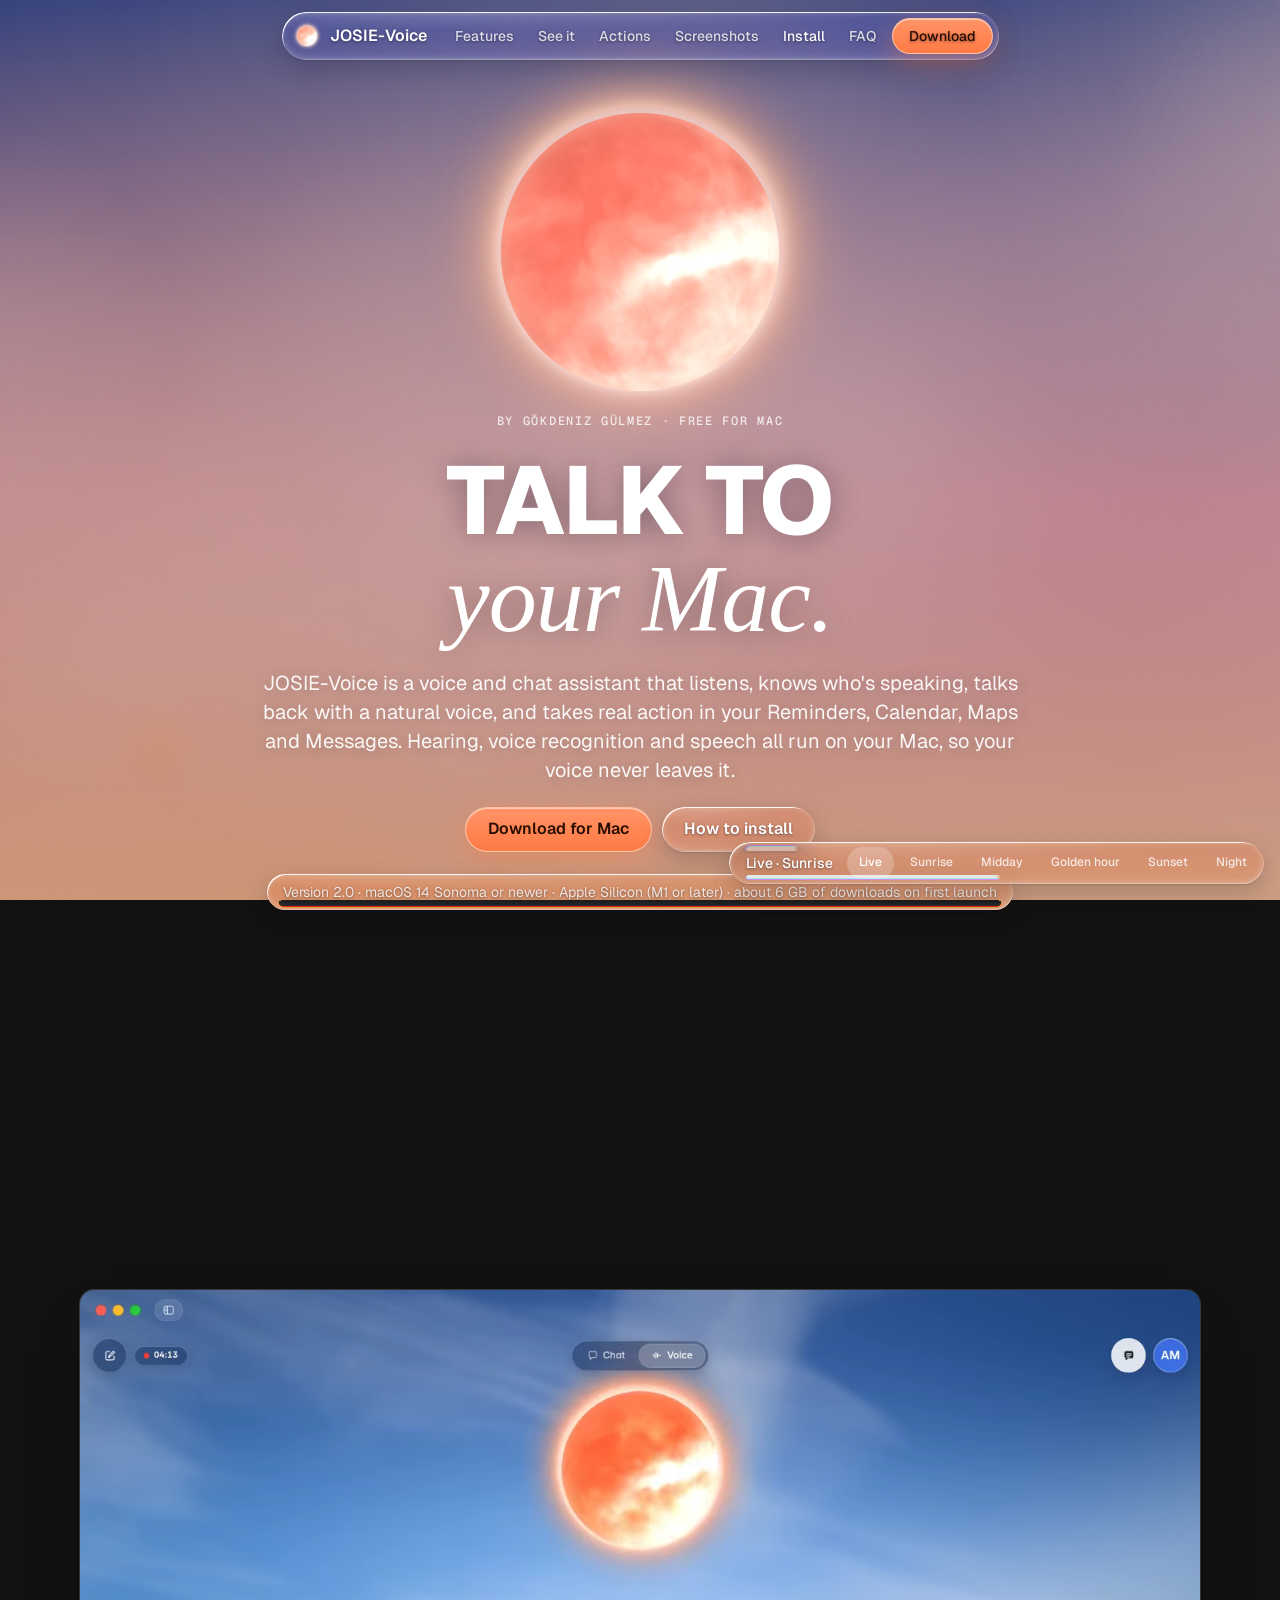
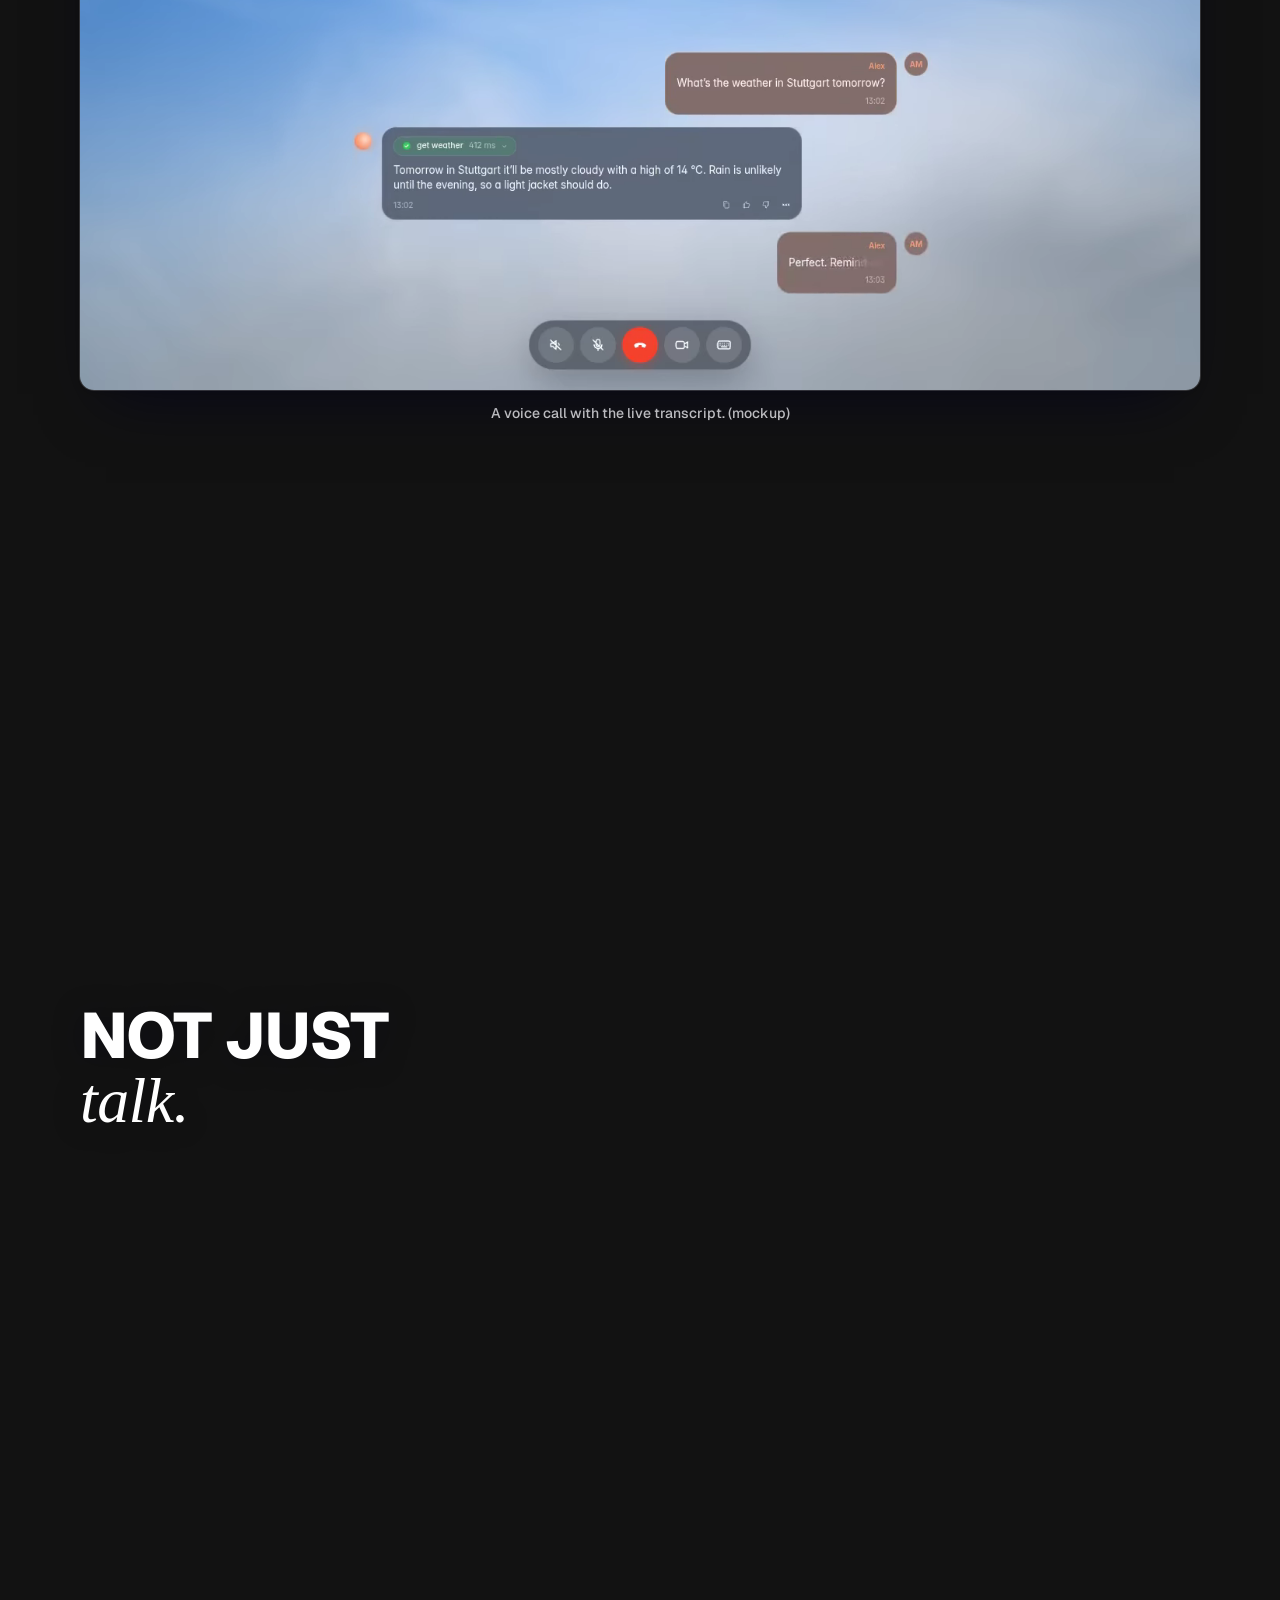
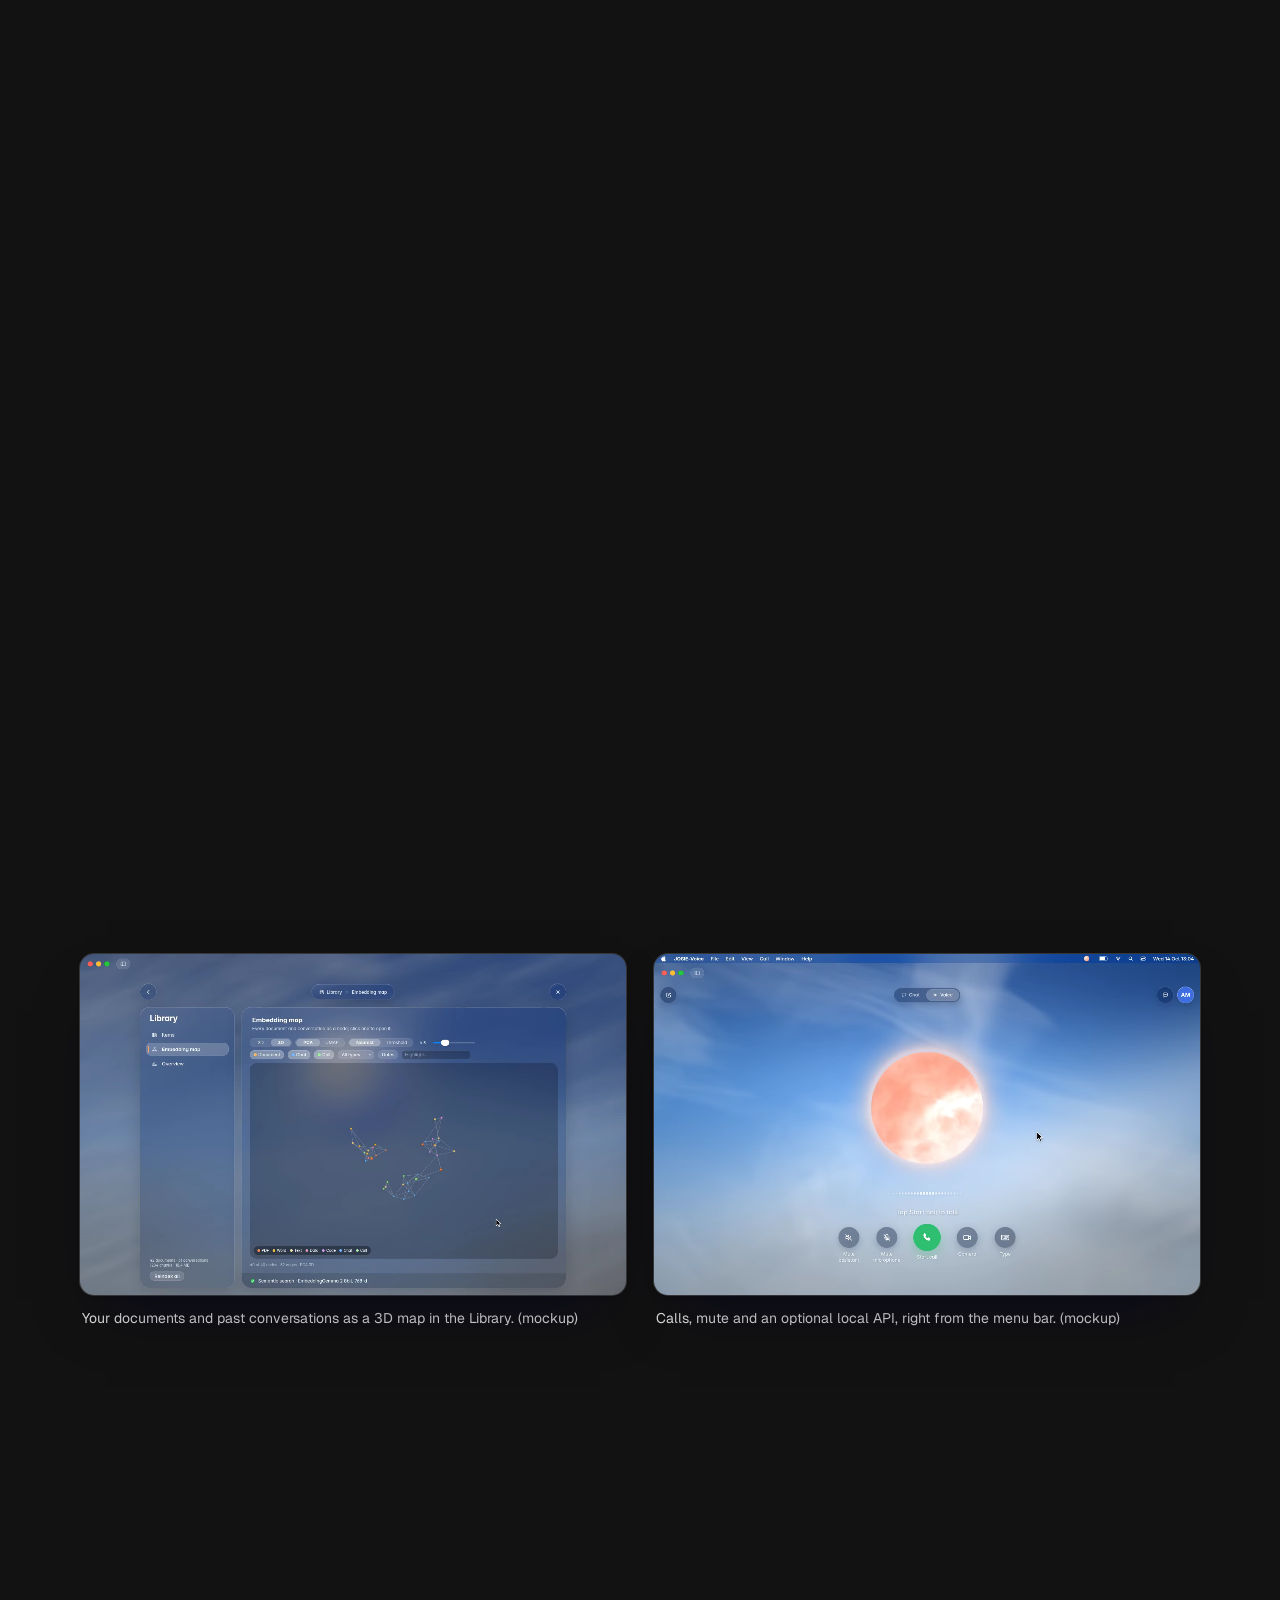
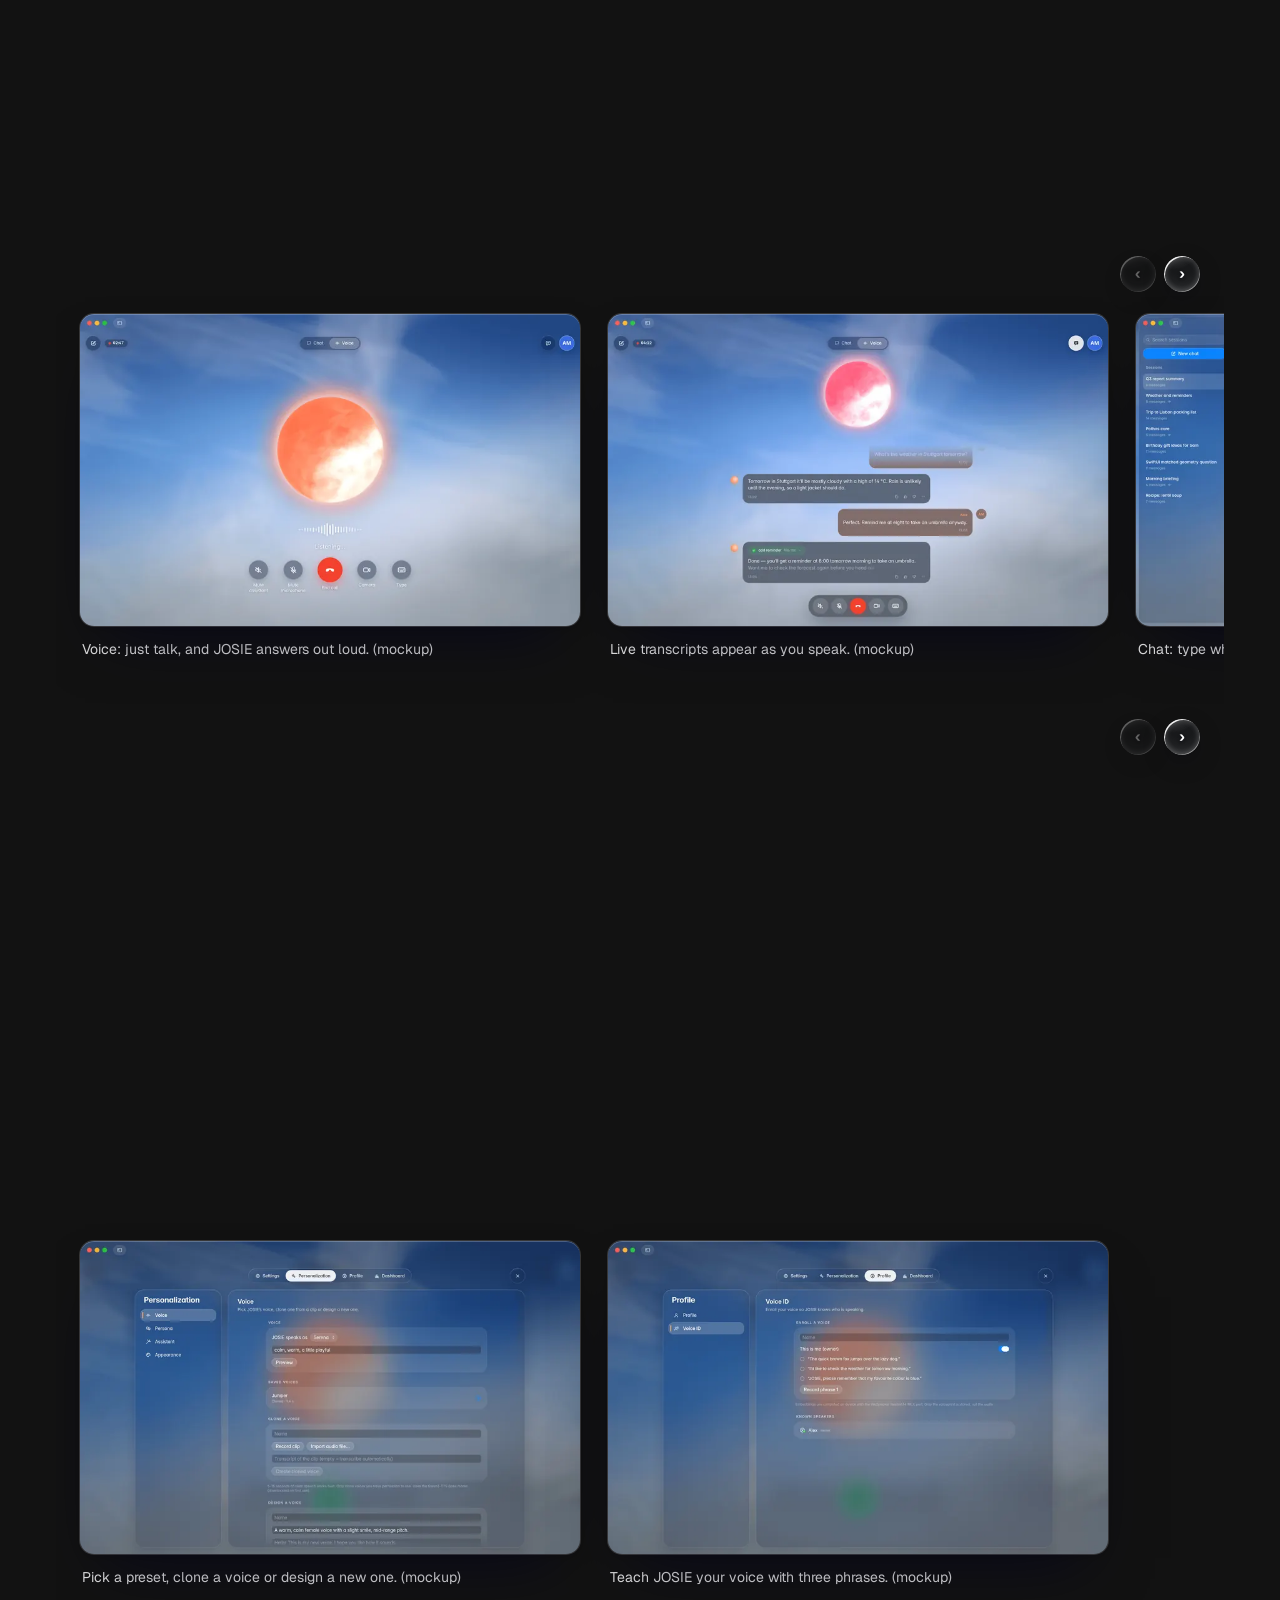
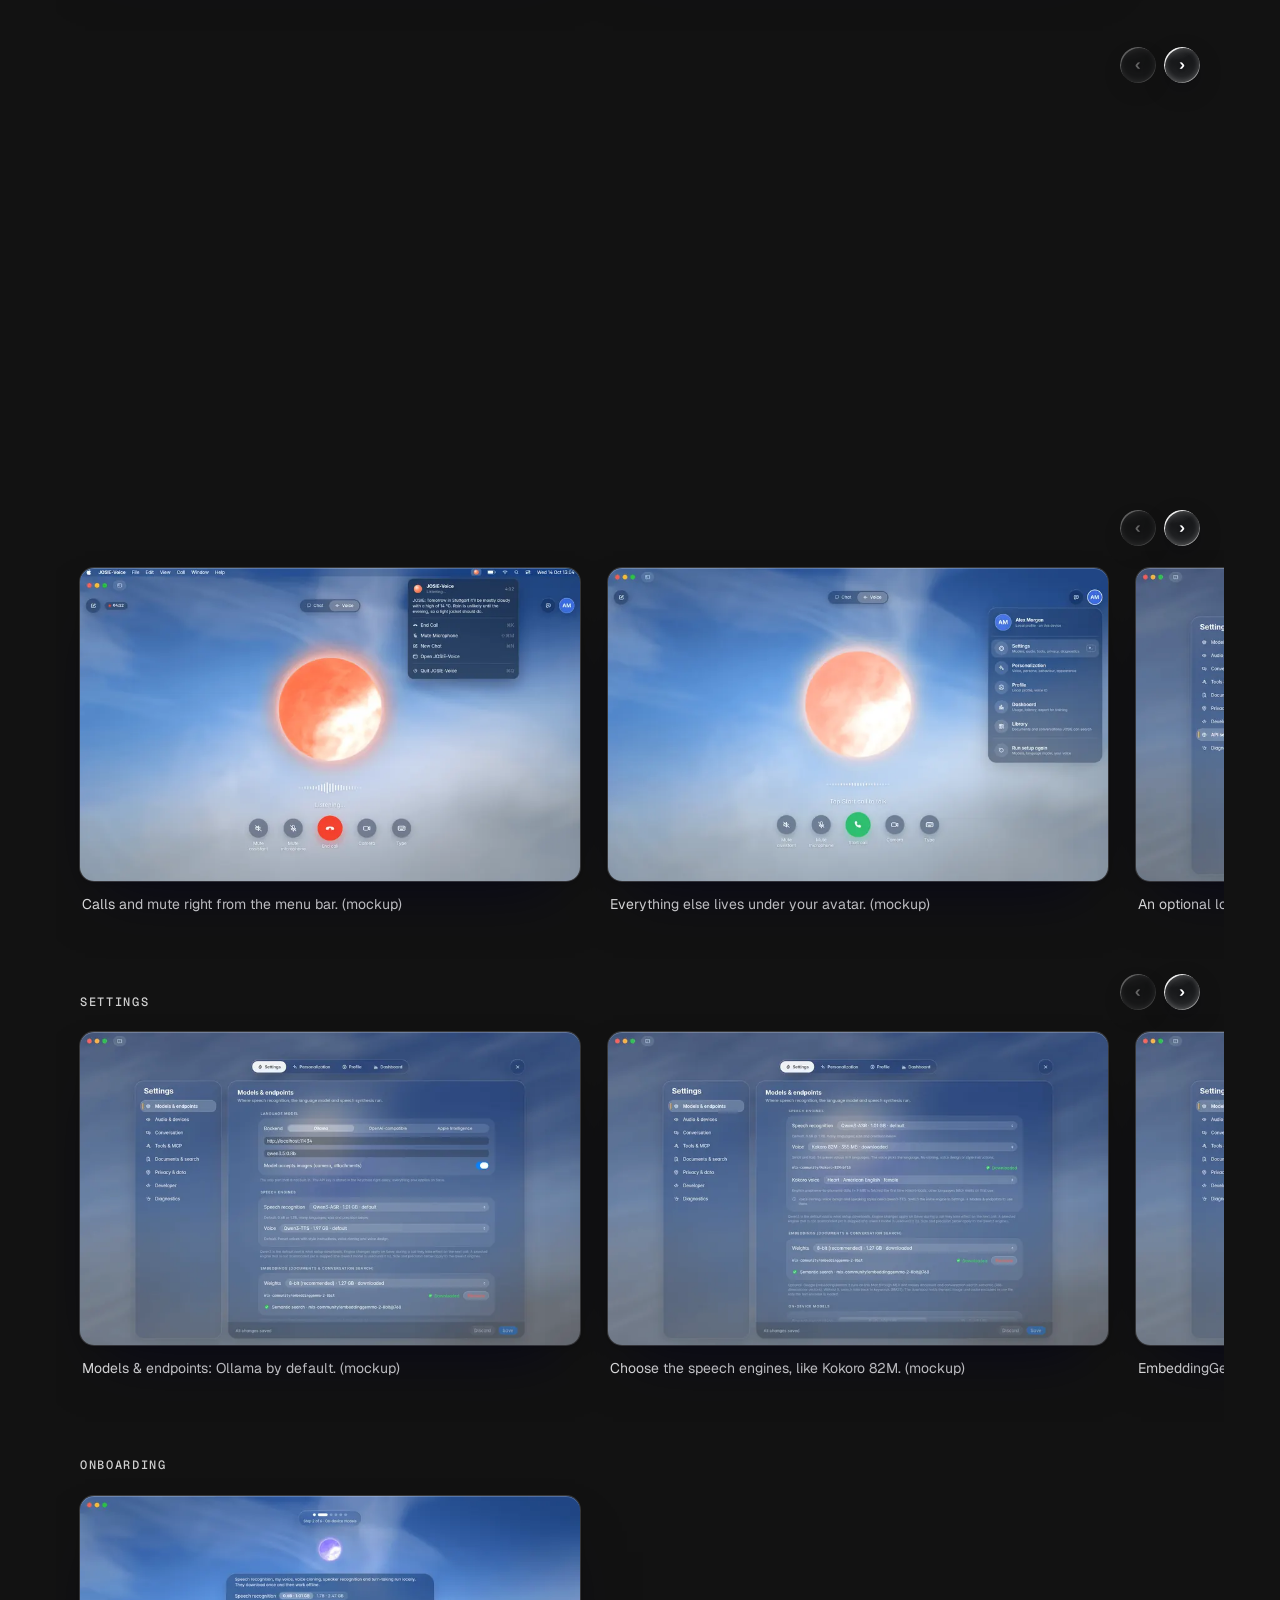
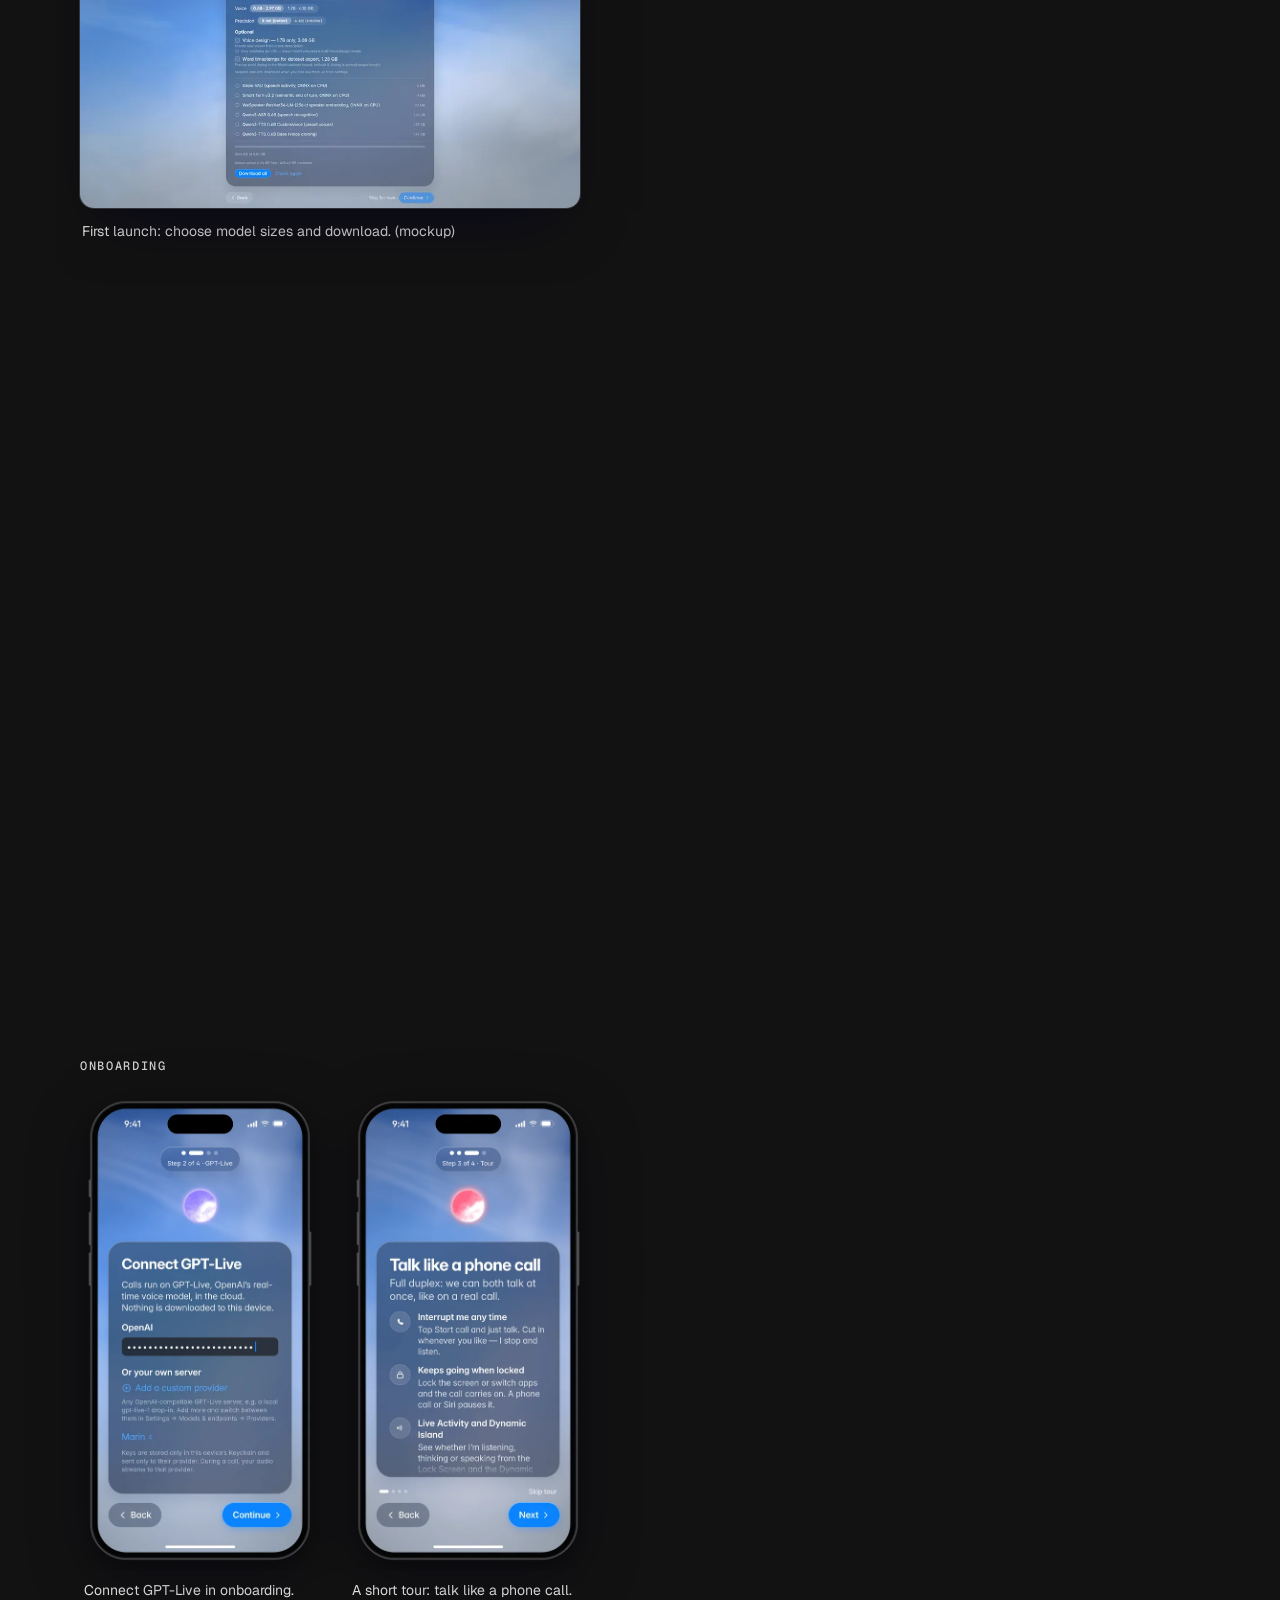
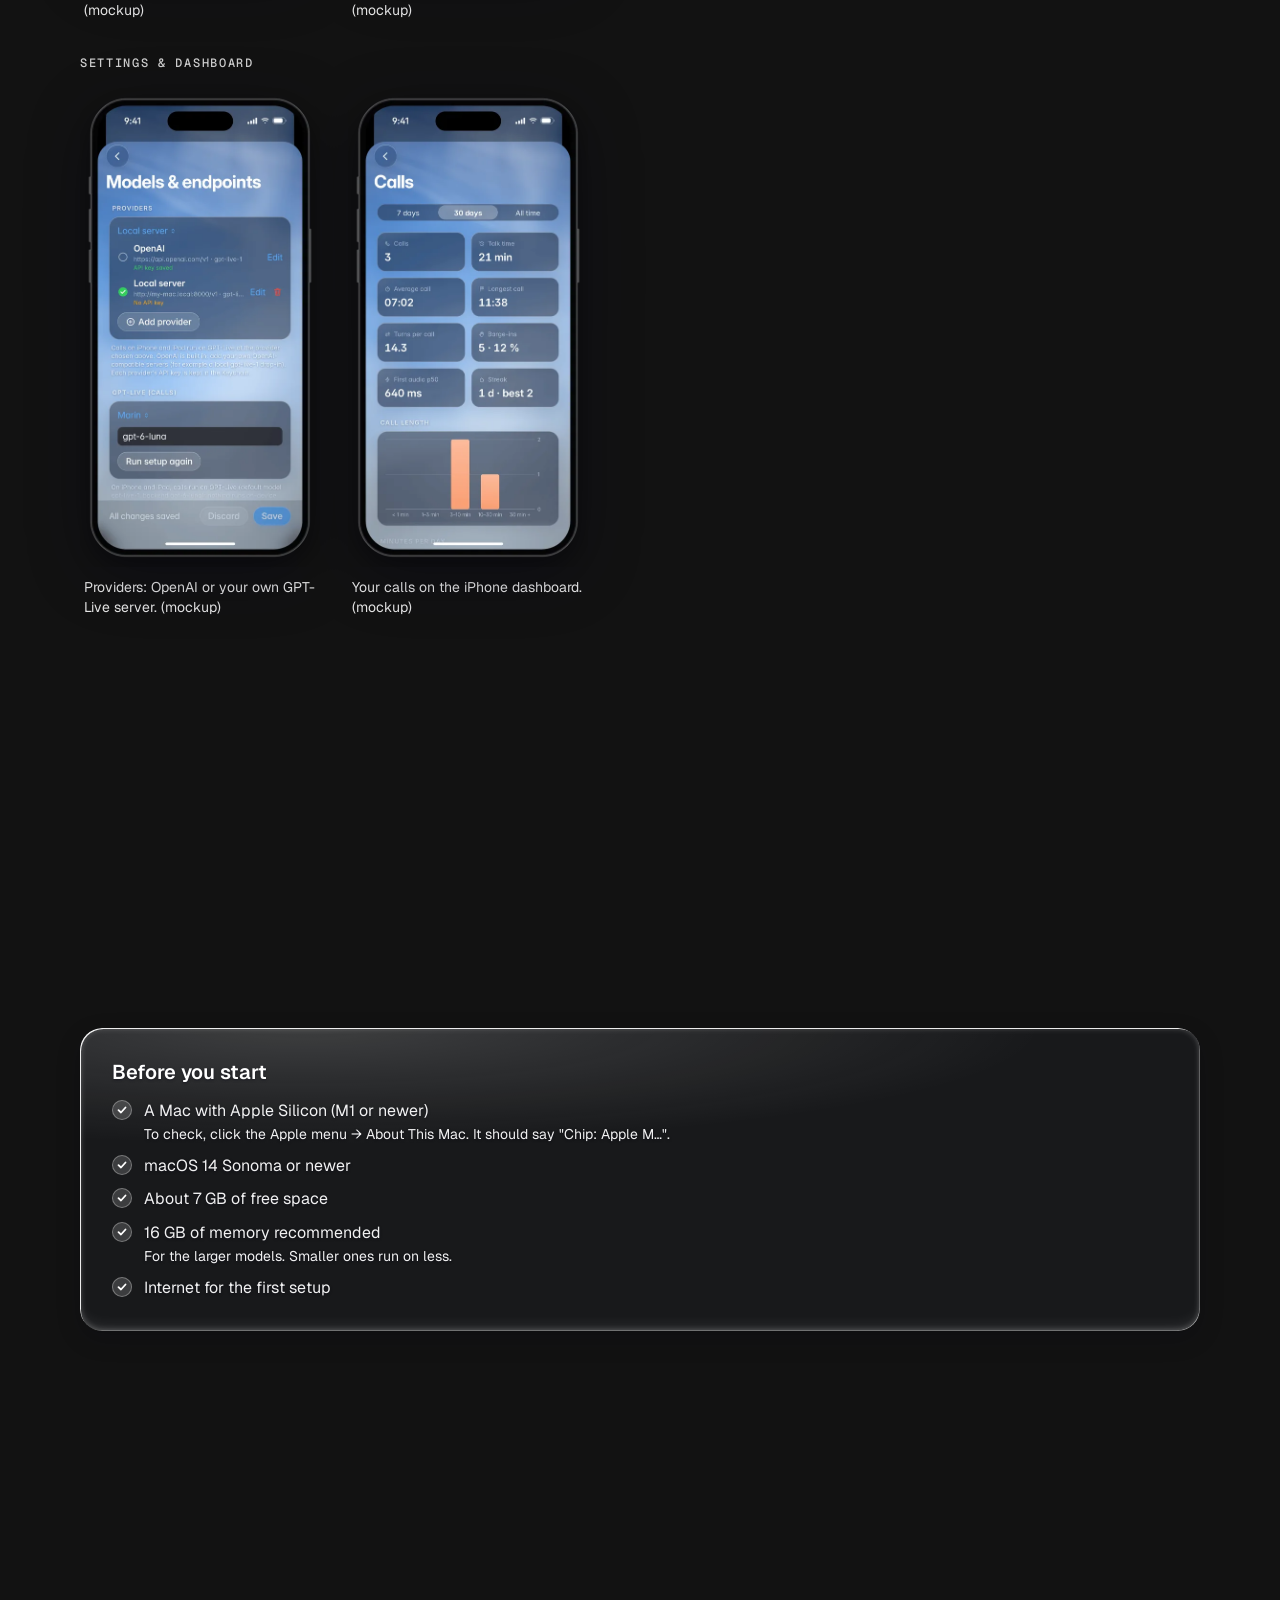
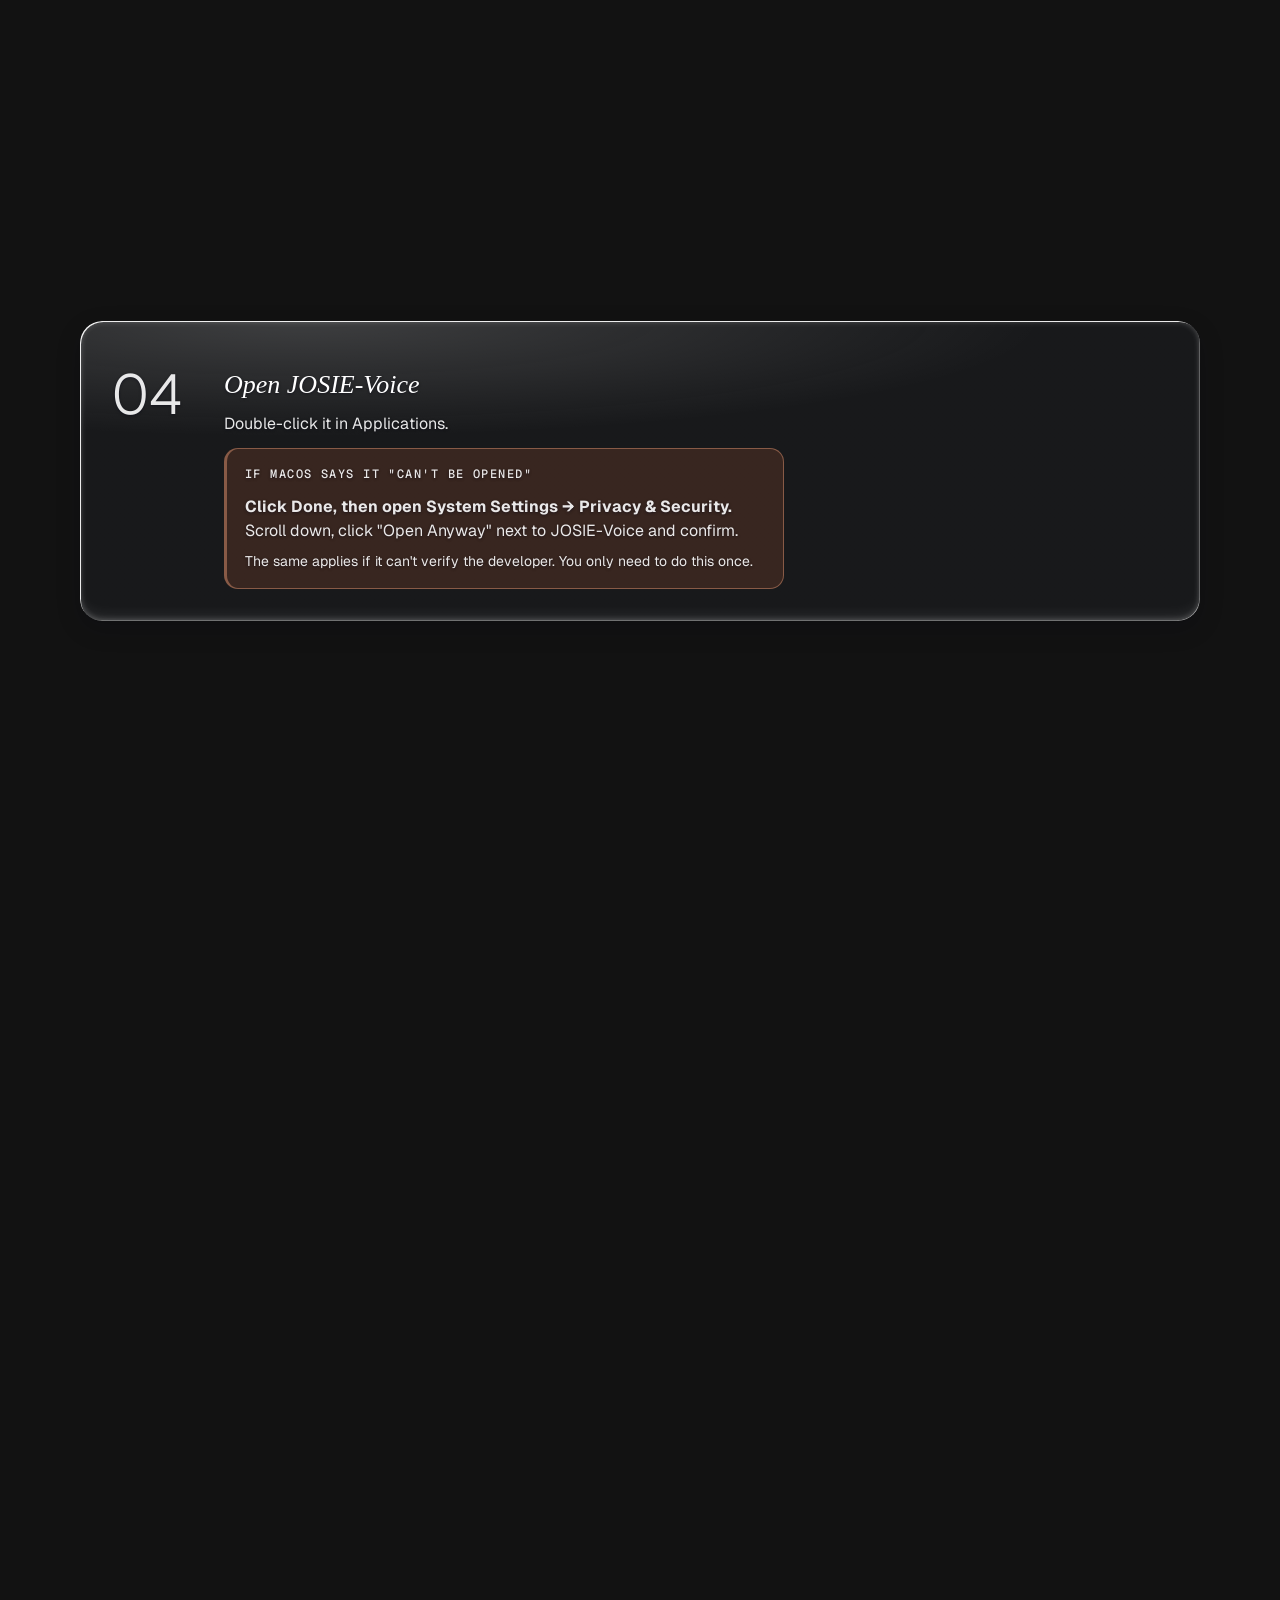
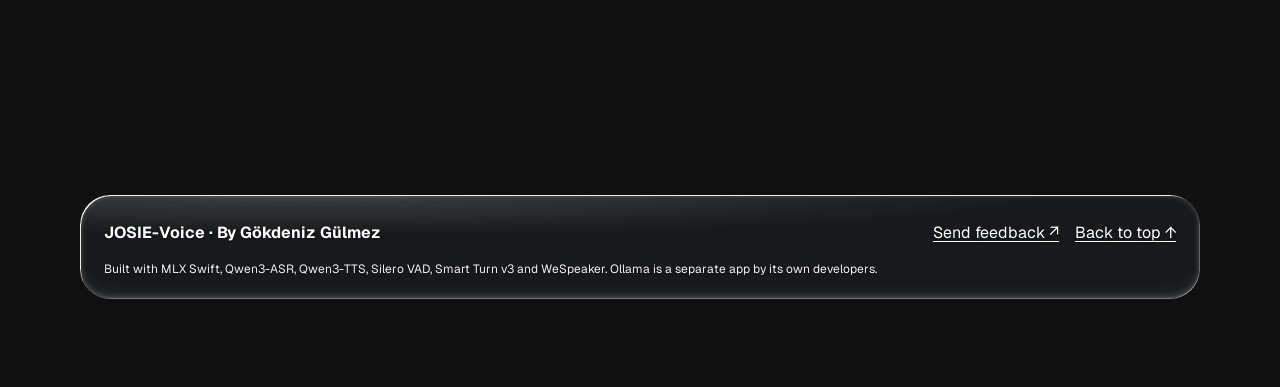
==== commit d3fd54be: "Site: clear Liquid Glass with edge refraction and colour split instead of frosted glass" ====
--- a/index.html
+++ b/index.html
@@ -37,29 +37,38 @@
       #sky canvas { position: absolute; top: 0; left: 0; display: block; max-width: none; }
       .page { position: relative; z-index: 1; }
       .x-hero > * { position: relative; }
-      /* glass, after codepen.io/wprod/pen/raVpwJL: a lens-distorted light blur, a white tint and a bright specular rim */
+      /* Liquid Glass: clear, not frosted. The backdrop is bent at the rounded edges by a per-size SVG
+         displacement map (made in JS, Chromium), with a slight colour split, then a bright specular rim.
+         Other browsers get a very light blur instead. */
       .x-glass {
         position: relative;
         isolation: isolate;
         background: transparent;
         border: 0;
         border-radius: var(--r-l);
-        box-shadow: 0 6px 6px rgb(0 0 0 / 0.2), 0 0 20px rgb(0 0 0 / 0.1);
-        text-shadow: 0 1px 3px rgb(0 0 20 / 0.35);
+        box-shadow: 0 8px 24px rgb(0 0 20 / 0.18), 0 1px 2px rgb(0 0 20 / 0.12);
+        text-shadow: 0 1px 3px rgb(0 0 20 / 0.45);
       }
-      .x-glass p, .x-glass li, .x-glass small { color: rgb(255 255 255 / 0.92); }
+      .x-glass p, .x-glass li, .x-glass small { color: rgb(255 255 255 / 0.94); }
       .x-glass::before,
       .x-glass::after { content: ""; position: absolute; inset: 0; border-radius: inherit; pointer-events: none; }
       .x-glass::before {
         z-index: -2;
-        -webkit-backdrop-filter: blur(4px);
-        backdrop-filter: blur(4px);
-        filter: url(#x-lens) saturate(120%) brightness(1.15);
+        -webkit-backdrop-filter: blur(1.5px) saturate(150%) brightness(1.06);
+        backdrop-filter: blur(1.5px) saturate(150%) brightness(1.06);
       }
+      .x-glass.is-liquid::before { backdrop-filter: var(--lg-filter) saturate(150%) brightness(1.06); }
       .x-glass::after {
         z-index: -1;
-        background: linear-gradient(rgb(255 255 255 / 0.25), rgb(255 255 255 / 0.25)), rgb(12 20 42 / calc(var(--glass-dim) * 0.4));
-        box-shadow: inset 1px 1px 0 rgb(255 255 255 / 0.75), inset 0 0 5px rgb(255 255 255 / 0.75);
+        background:
+          radial-gradient(120% 70% at 20% 0%, rgb(255 255 255 / 0.16), transparent 55%),
+          linear-gradient(rgb(255 255 255 / 0.03), rgb(255 255 255 / 0.03)),
+          rgb(8 14 34 / calc(var(--glass-dim) * 0.22));
+        box-shadow:
+          inset 1.5px 1.5px 0 -0.5px rgb(255 255 255 / 0.9),
+          inset -1px -1px 0 -0.5px rgb(255 255 255 / 0.45),
+          inset 0 0 6px rgb(255 255 255 / 0.28),
+          inset 0 -10px 18px -12px rgb(255 255 255 / 0.25);
       }
       a.x-glass, button.x-glass, .x-chip.x-glass { transition: transform 0.4s cubic-bezier(0.175, 0.885, 0.32, 2.2); }
       a.x-glass:hover, button.x-glass:not(:disabled):hover { transform: scale(1.05); }
@@ -250,12 +259,7 @@
     </style>
   </head>
   <body>
-    <svg width="0" height="0" style="position:absolute" aria-hidden="true" focusable="false">
-      <filter id="x-lens" x="0%" y="0%" width="100%" height="100%" filterUnits="objectBoundingBox">
-        <feComponentTransfer in="SourceAlpha" result="alpha"><feFuncA type="identity" /></feComponentTransfer>
-        <feGaussianBlur in="alpha" stdDeviation="50" result="blur" />
-        <feDisplacementMap in="SourceGraphic" in2="blur" scale="50" xChannelSelector="A" yChannelSelector="A" />
-      </filter>
+    <svg id="x-lg-defs" width="0" height="0" style="position:absolute" aria-hidden="true" focusable="false">
     </svg>
     <div id="sky" aria-hidden="true"><canvas></canvas></div>
     <div class="page" id="top">
@@ -283,7 +287,7 @@
 
         <section class="x-sec" id="see">
           <p class="x-eye x-reveal">01 · Two ways to use it</p>
-          <h2 class="x-h x-reveal"><b>Talk or</b><i data-scroll data-scroll-speed="0.06">type.</i></h2>
+          <h2 class="x-h x-reveal"><b>Talk or</b><i>type.</i></h2>
           <p class="x-lede x-reveal">Switch between Voice and Chat with one tap. It's the same conversation either way: start a call, hang up, keep typing, and JOSIE remembers it all.</p>
           <div class="x-grid x-grid--videos x-grid--showcase">
             <figure class="x-shot x-reveal"><video autoplay muted loop playsinline preload="metadata" poster="videos/josie-mac-call-poster.jpg" aria-label="Voice call on the Mac: the orb moves from listening to thinking, a tool call and speaking while the new turn and JOSIE's reply stream into the transcript"><source src="videos/josie-mac-call.webm" type="video/webm" /><source src="videos/josie-mac-call.mp4" type="video/mp4" /></video><figcaption>A voice call with the live transcript. (mockup)</figcaption></figure>
@@ -295,7 +299,7 @@
 
         <section class="x-sec" id="actions">
           <p class="x-eye x-reveal">02 · Gets things done</p>
-          <h2 class="x-h x-reveal"><b>Not just</b><i data-scroll data-scroll-speed="0.06">talk.</i></h2>
+          <h2 class="x-h x-reveal"><b>Not just</b><i>talk.</i></h2>
           <p class="x-lede x-reveal">JOSIE works with the Apple apps you already use. Ask out loud and it really happens: the reminder is in Reminders, the event is in your calendar, the message is waiting in Messages.</p>
           <div class="x-act">
             <ul class="x-act-list">
@@ -311,7 +315,7 @@
 
         <section class="x-sec" id="features">
           <p class="x-eye x-reveal">03 · Features</p>
-          <h2 class="x-h x-reveal"><b>What it</b><i data-scroll data-scroll-speed="0.06">can do.</i></h2>
+          <h2 class="x-h x-reveal"><b>What she</b><i>can do.</i></h2>
           <div class="x-grid">
             <article class="x-card x-glass x-reveal"><span class="x-num">01</span><svg viewBox="0 0 24 24" aria-hidden="true"><path d="M4 5h16v10H9l-5 4z"/><path d="M8 10h.01M12 10h.01M16 10h.01"/></svg><h3>Real conversation</h3><p>Knows when you've finished talking. Interrupt her just by speaking.</p></article>
             <article class="x-card x-glass x-reveal"><span class="x-num">02</span><svg viewBox="0 0 24 24" aria-hidden="true"><path d="M3 12h2M7 8v8M11 5v14M15 9v6M19 7v10"/></svg><h3>Knows your voice</h3><p>Learns you from three short phrases and tells people apart.</p></article>
@@ -330,7 +334,7 @@
 
         <section class="x-sec" id="gallery">
           <p class="x-eye x-reveal">04 · Screenshots</p>
-          <h2 class="x-h x-reveal"><b>Every</b><i data-scroll data-scroll-speed="0.06">screen.</i></h2>
+          <h2 class="x-h x-reveal"><b>Every</b><i>screen.</i></h2>
           <p class="x-lede x-reveal">The Mac app, plus a preview of the iPhone app. Click any picture to see it larger.</p>
           <nav class="x-gnav x-reveal" aria-label="Screenshot groups"><a class="x-chip x-glass" href="#g-mac">Mac</a><a class="x-chip x-glass" href="#g-mac-calls">Calls &amp; chat</a><a class="x-chip x-glass" href="#g-mac-library">Library &amp; embeddings</a><a class="x-chip x-glass" href="#g-mac-voice">Voice studio &amp; Voice ID</a><a class="x-chip x-glass" href="#g-mac-dashboard">Dashboard</a><a class="x-chip x-glass" href="#g-mac-menus">Menu bar &amp; API server</a><a class="x-chip x-glass" href="#g-mac-settings">Settings</a><a class="x-chip x-glass" href="#g-mac-onboarding">Onboarding</a><a class="x-chip x-glass" href="#g-iphone">iPhone</a></nav>
           <h3 class="x-gh x-reveal" id="g-mac">Mac</h3>
@@ -414,7 +418,7 @@
 
         <section class="x-sec" id="install">
           <p class="x-eye x-reveal">05 · No tech skills needed</p>
-          <h2 class="x-h x-reveal"><b>Five steps.</b><i data-scroll data-scroll-speed="0.06">No terminal.</i></h2>
+          <h2 class="x-h x-reveal"><b>Five steps.</b><i>No terminal.</i></h2>
           <p class="x-lede x-reveal">You won't type a single command. Setup takes about 15 minutes, mostly waiting for downloads.</p>
           <div class="x-panel x-glass x-reveal">
             <h3>Before you start</h3>
@@ -449,7 +453,7 @@
 
         <section class="x-sec" id="good">
           <p class="x-eye x-reveal">06 · Good to know</p>
-          <h2 class="x-h x-reveal"><b>Small</b><i data-scroll data-scroll-speed="0.06">details.</i></h2>
+          <h2 class="x-h x-reveal"><b>Small</b><i>details.</i></h2>
           <div class="x-grid">
             <div class="x-card x-glass x-reveal"><span class="x-num">01</span><h3>Works offline</h3><p>After setup, everything works offline except the language model, which runs in Ollama on your Mac.</p></div>
             <div class="x-card x-glass x-reveal"><span class="x-num">02</span><h3>Other models</h3><p>In Settings, switch to any OpenAI-compatible service with your own key, or to Apple Intelligence on macOS 26.</p></div>
@@ -461,7 +465,7 @@
 
         <section class="x-sec" id="faq">
           <p class="x-eye x-reveal">07 · FAQ</p>
-          <h2 class="x-h x-reveal"><b>Questions,</b><i data-scroll data-scroll-speed="0.06">answered.</i></h2>
+          <h2 class="x-h x-reveal"><b>Questions,</b><i>answered.</i></h2>
           <div class="x-faq">
             <details class="x-glass x-reveal"><summary>Is it free?</summary><p>Yes.</p></details>
             <details class="x-glass x-reveal"><summary>Does my voice go to the cloud?</summary><p>No. Hearing, voice recognition and speech run on your Mac, and by default the language model (Ollama) does too. If you switch to an online model, your text goes to that service.</p></details>
@@ -491,7 +495,7 @@
         </section>
 
         <section class="x-sec x-cta">
-          <h2 class="x-h x-reveal"><b>Ready to</b><i data-scroll data-scroll-speed="0.06">say hi?</i></h2>
+          <h2 class="x-h x-reveal"><b>Ready to</b><i>say hi?</i></h2>
           <a class="x-btn x-btn--primary x-reveal" href="https://github.com/Goekdeniz-Guelmez/JOSIE-Voice/releases" target="_blank" rel="noopener">Download for Mac</a>
         </section>
       </main>
@@ -969,6 +973,64 @@
       })();
     </script>
     <script src="main.js"></script>
+    <script>
+      /* Liquid Glass refraction: one displacement map per glass size. Pixels near the rounded edge are
+         pulled inward like light through a thick curved rim; the middle stays perfectly clear. */
+      (function () {
+        var defs = document.getElementById("x-lg-defs"), NS = "http://www.w3.org/2000/svg";
+        var ok = defs && window.CSS && CSS.supports && CSS.supports("backdrop-filter", "url(#x)") && /Chrome|Chromium|Edg\//.test(navigator.userAgent) && !/Firefox/.test(navigator.userAgent);
+        if (!ok) return;
+        var cache = {}, n = 0;
+        function map(w, h, r) {
+          var k = 2, cw = Math.max(2, Math.round(w / k)), ch = Math.max(2, Math.round(h / k));
+          var c = document.createElement("canvas"); c.width = cw; c.height = ch;
+          var g = c.getContext("2d"), img = g.createImageData(cw, ch), d = img.data;
+          var band = Math.max(6, Math.min(28, Math.min(w, h) * 0.32)) / k, rr = Math.min(r, w / 2, h / 2) / k;
+          var hx = cw / 2, hy = ch / 2;
+          for (var y = 0; y < ch; y++) for (var x = 0; x < cw; x++) {
+            var px = Math.abs(x + 0.5 - hx), py = Math.abs(y + 0.5 - hy);
+            var qx = px - (hx - rr), qy = py - (hy - rr), dist, nx, ny;
+            if (qx > 0 && qy > 0) { var l = Math.sqrt(qx * qx + qy * qy) || 1; dist = rr - l; nx = qx / l; ny = qy / l; }
+            else if (qx > qy) { dist = hx - px; nx = 1; ny = 0; } else { dist = hy - py; nx = 0; ny = 1; }
+            var t = Math.max(0, 1 - dist / band); t = t * t * (3 - 2 * t) * t;
+            var sx = (x + 0.5 < hx ? -1 : 1) * nx * t, sy = (y + 0.5 < hy ? -1 : 1) * ny * t;
+            var i = (y * cw + x) * 4;
+            d[i] = 128 + sx * 127; d[i + 1] = 128 + sy * 127; d[i + 2] = 128; d[i + 3] = 255;
+          }
+          g.putImageData(img, 0, 0);
+          return c.toDataURL();
+        }
+        function el(tag, at) { var e = document.createElementNS(NS, tag); for (var a in at) e.setAttribute(a, at[a]); return e; }
+        function filter(w, h, r) {
+          var key = w + "x" + h + "x" + r;
+          if (cache[key]) return cache[key];
+          var id = "x-lg-" + (n++), s = -Math.min(70, Math.max(24, Math.min(w, h) * 0.45));
+          var f = el("filter", { id: id, x: 0, y: 0, width: w, height: h, filterUnits: "userSpaceOnUse", primitiveUnits: "userSpaceOnUse", "color-interpolation-filters": "sRGB" });
+          f.appendChild(el("feImage", { href: map(w, h, r), x: 0, y: 0, width: w, height: h, preserveAspectRatio: "none", result: "m" }));
+          [["R", 1, "1 0 0 0 0  0 0 0 0 0  0 0 0 0 0  0 0 0 1 0"], ["G", 0.94, "0 0 0 0 0  0 1 0 0 0  0 0 0 0 0  0 0 0 1 0"], ["B", 0.88, "0 0 0 0 0  0 0 0 0 0  0 0 1 0 0  0 0 0 1 0"]].forEach(function (c) {
+            f.appendChild(el("feDisplacementMap", { in: "SourceGraphic", in2: "m", scale: (s * c[1]).toFixed(1), xChannelSelector: "R", yChannelSelector: "G", result: "d" + c[0] }));
+            f.appendChild(el("feColorMatrix", { in: "d" + c[0], type: "matrix", values: c[2], result: c[0] }));
+          });
+          f.appendChild(el("feBlend", { in: "R", in2: "G", mode: "screen", result: "RG" }));
+          f.appendChild(el("feBlend", { in: "RG", in2: "B", mode: "screen" }));
+          defs.appendChild(f);
+          return (cache[key] = "url(#" + id + ")");
+        }
+        function apply(g) {
+          var w = Math.round(g.offsetWidth), h = Math.round(g.offsetHeight);
+          if (w < 8 || h < 8) return;
+          var r = parseFloat(getComputedStyle(g).borderTopLeftRadius) || 0;
+          g.style.setProperty("--lg-filter", filter(w, h, Math.round(r)));
+          g.classList.add("is-liquid");
+        }
+        var all = document.querySelectorAll(".x-glass");
+        all.forEach(apply);
+        if ("ResizeObserver" in window) {
+          var ro = new ResizeObserver(function (es) { es.forEach(function (e) { apply(e.target); }); });
+          all.forEach(function (g) { ro.observe(g); });
+        }
+      })();
+    </script>
     <script src="vendor/lenis.min.js"></script>
     <script>window.lenis = window.Lenis; /* the Locomotive UMD build reads a global named "lenis" */</script>
     <script src="vendor/locomotive-scroll.umd.js"></script>
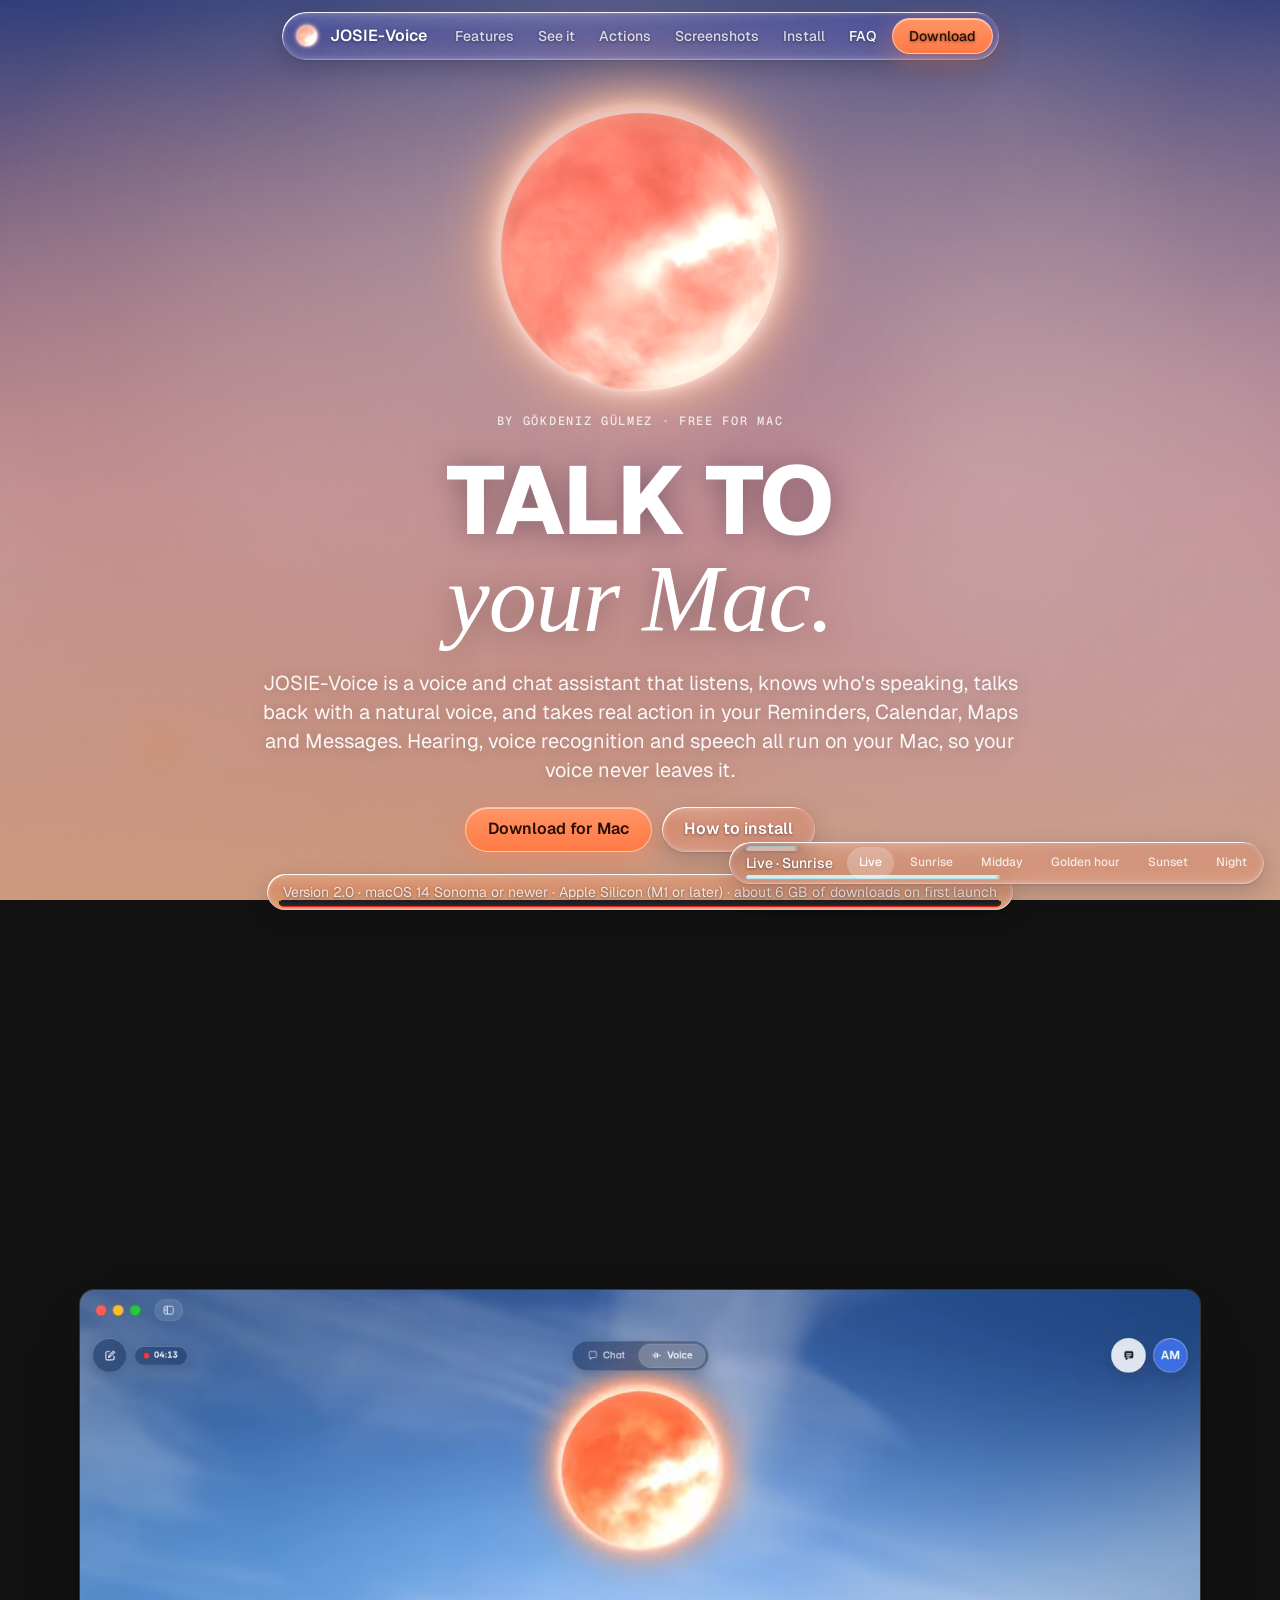
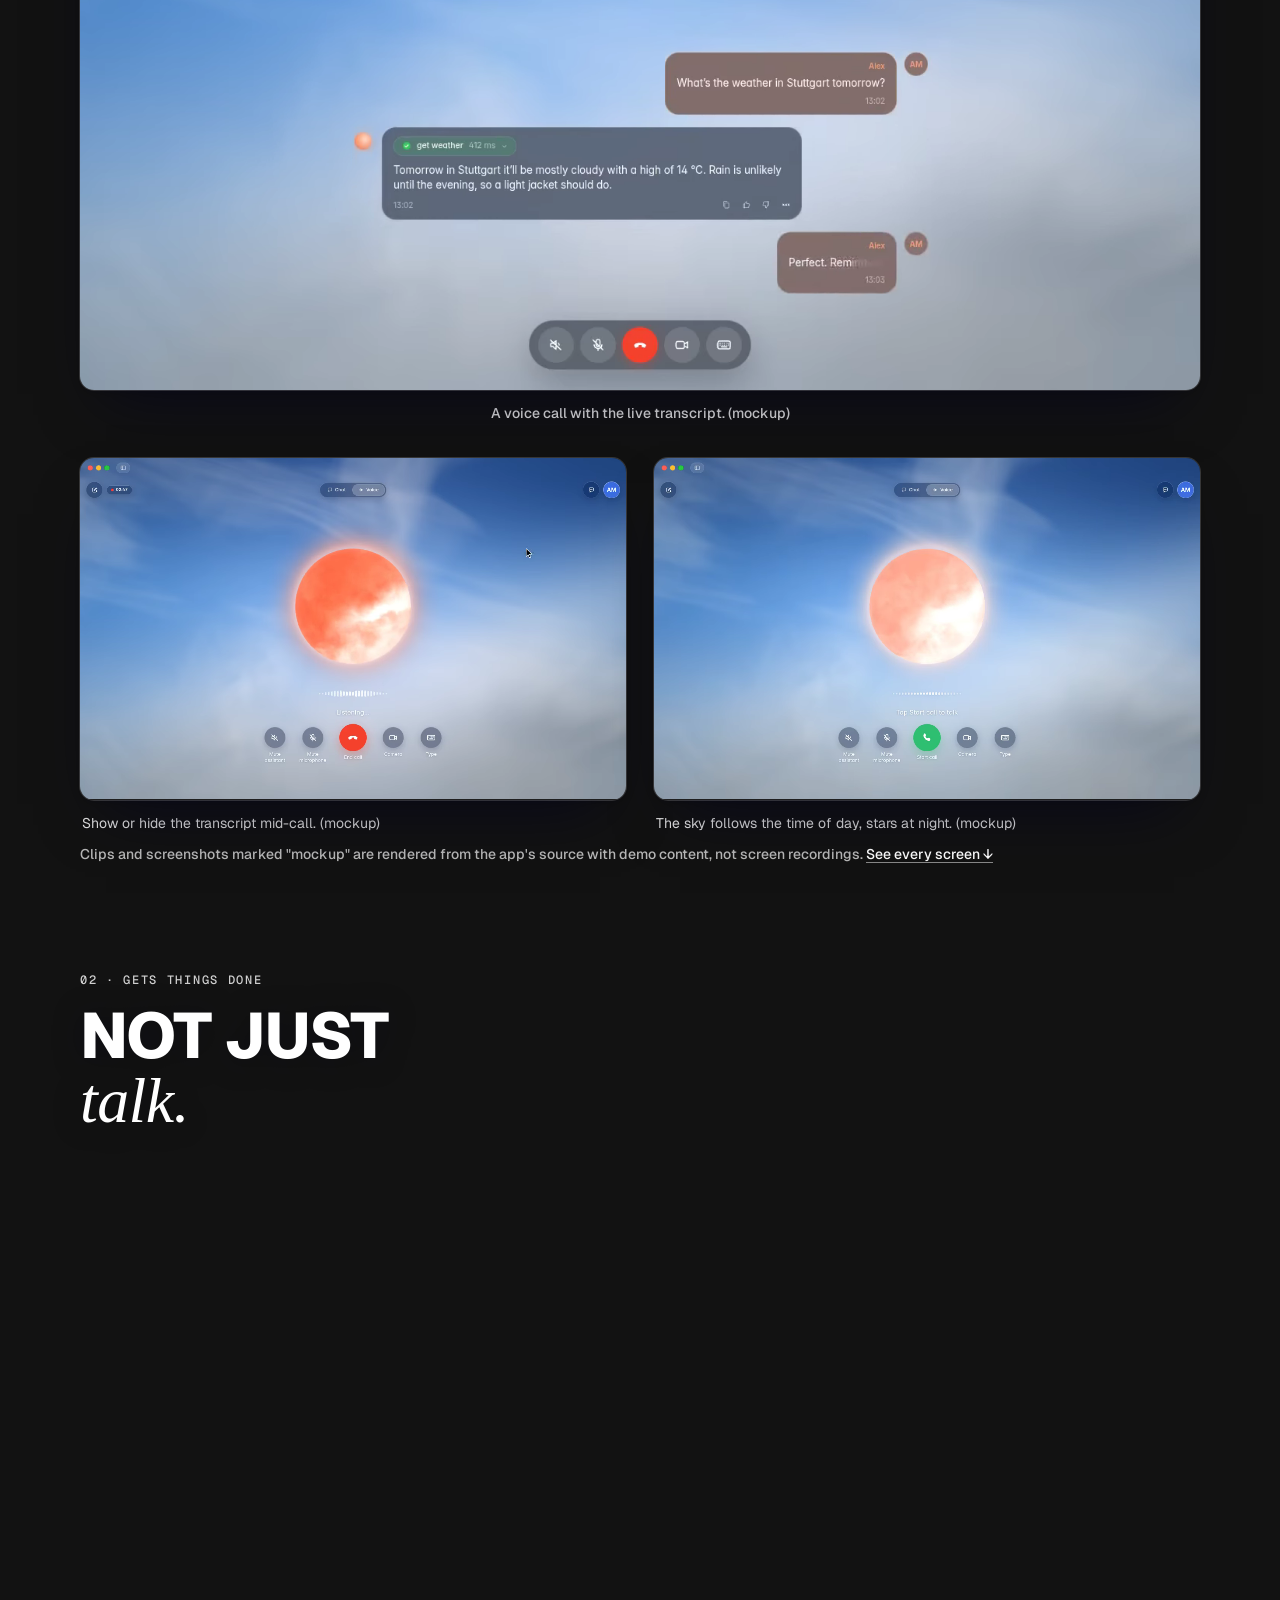
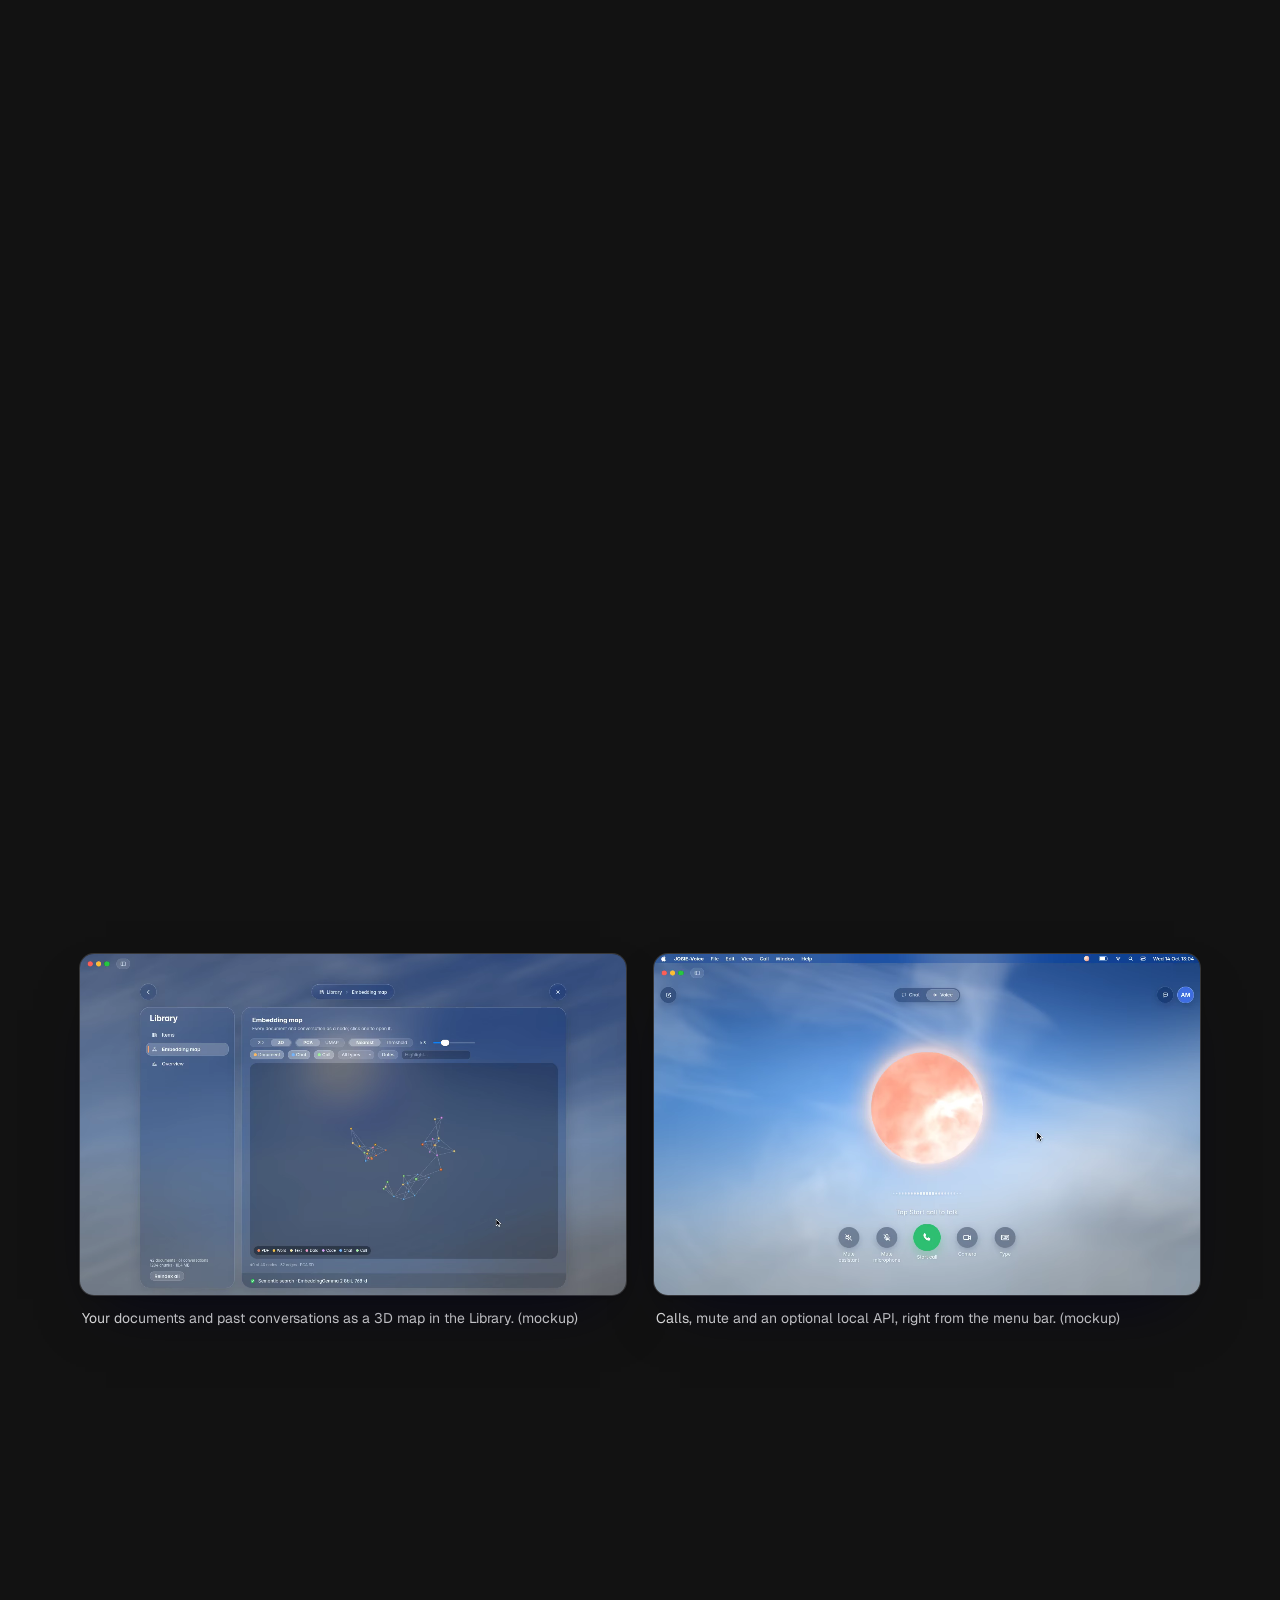
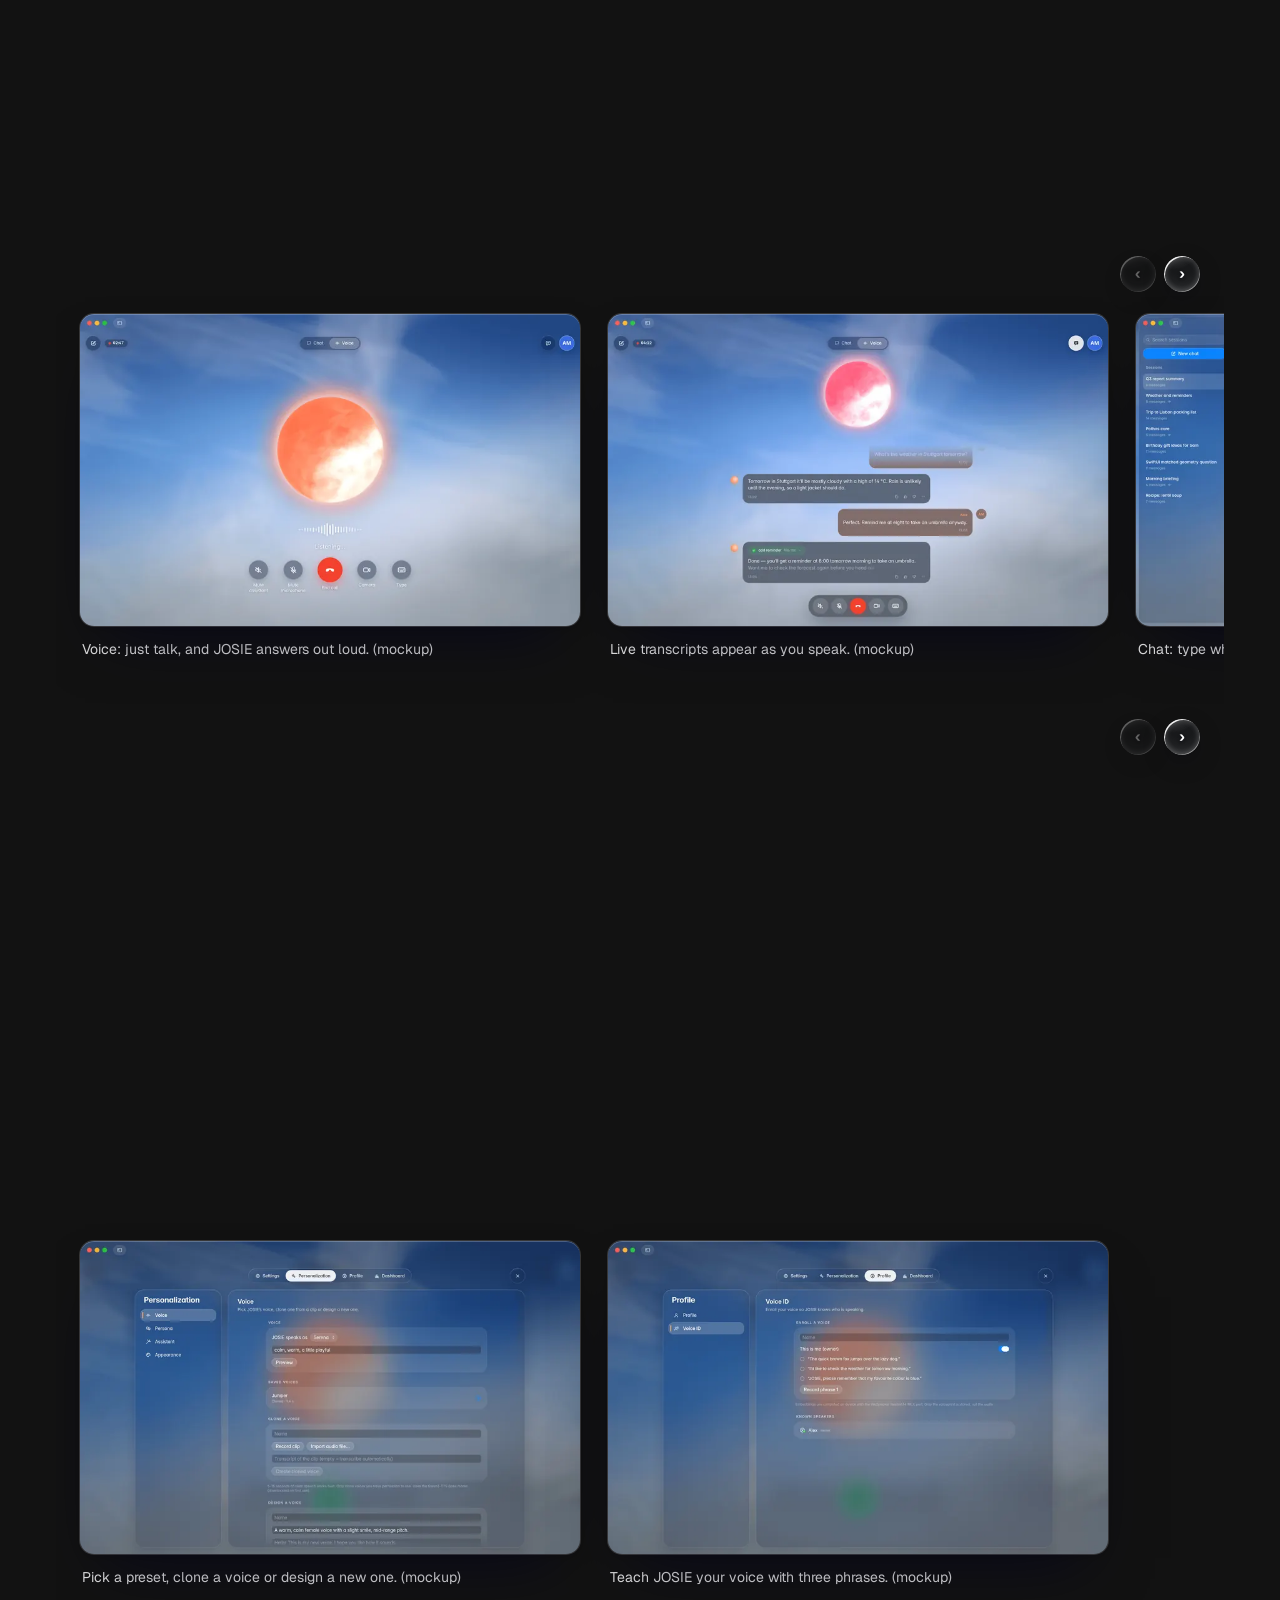
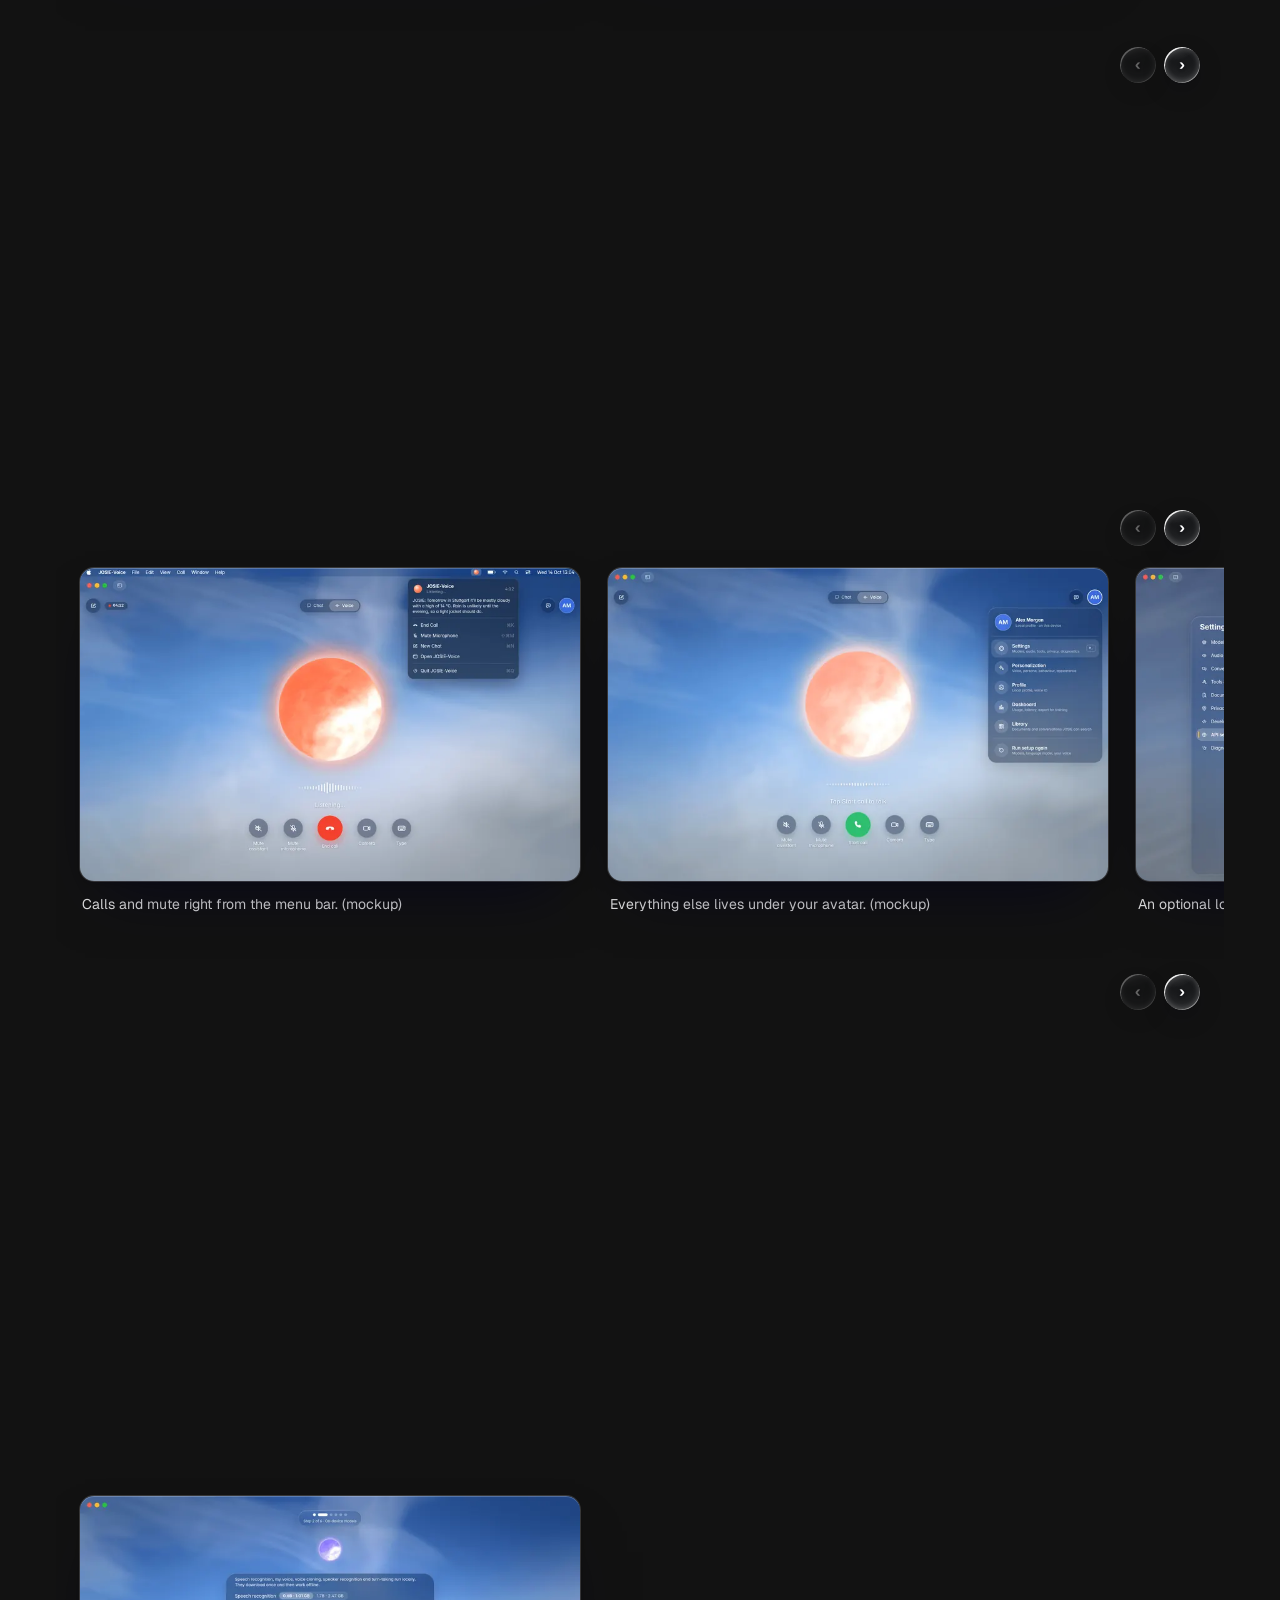
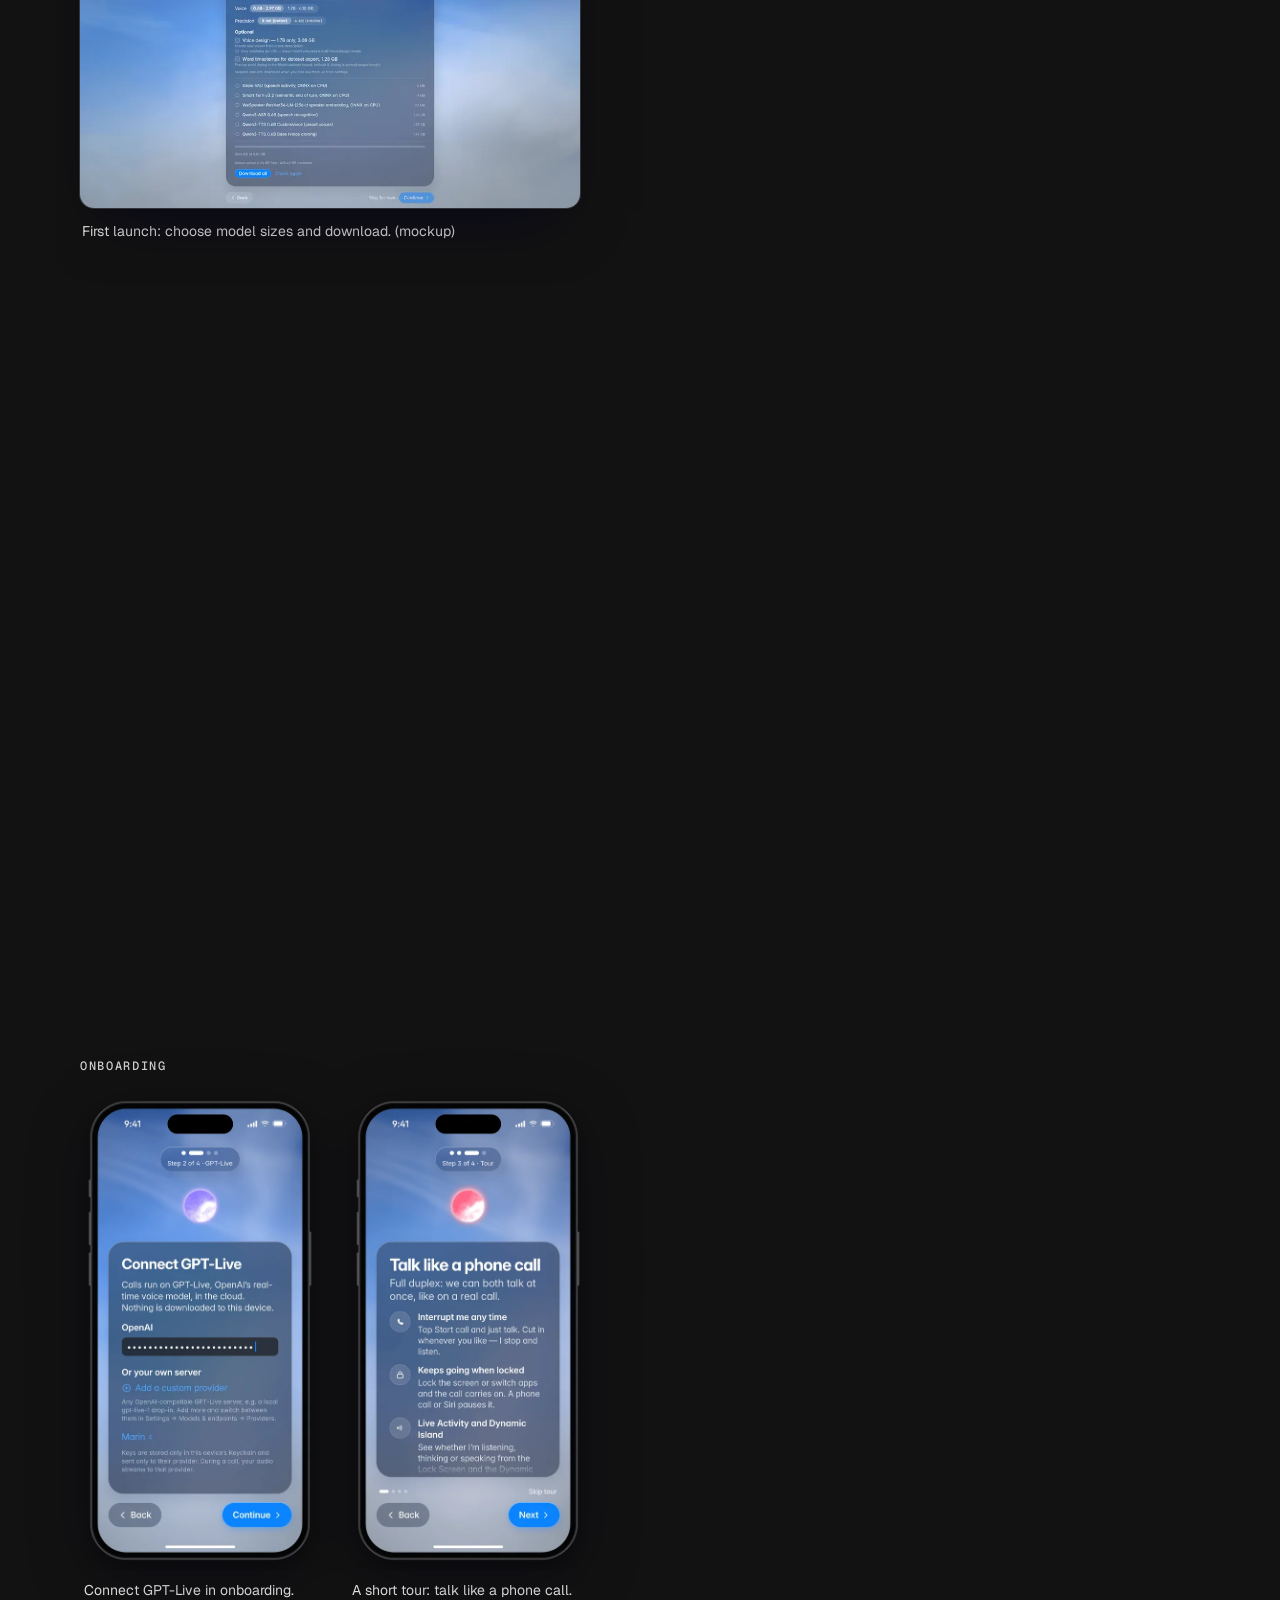
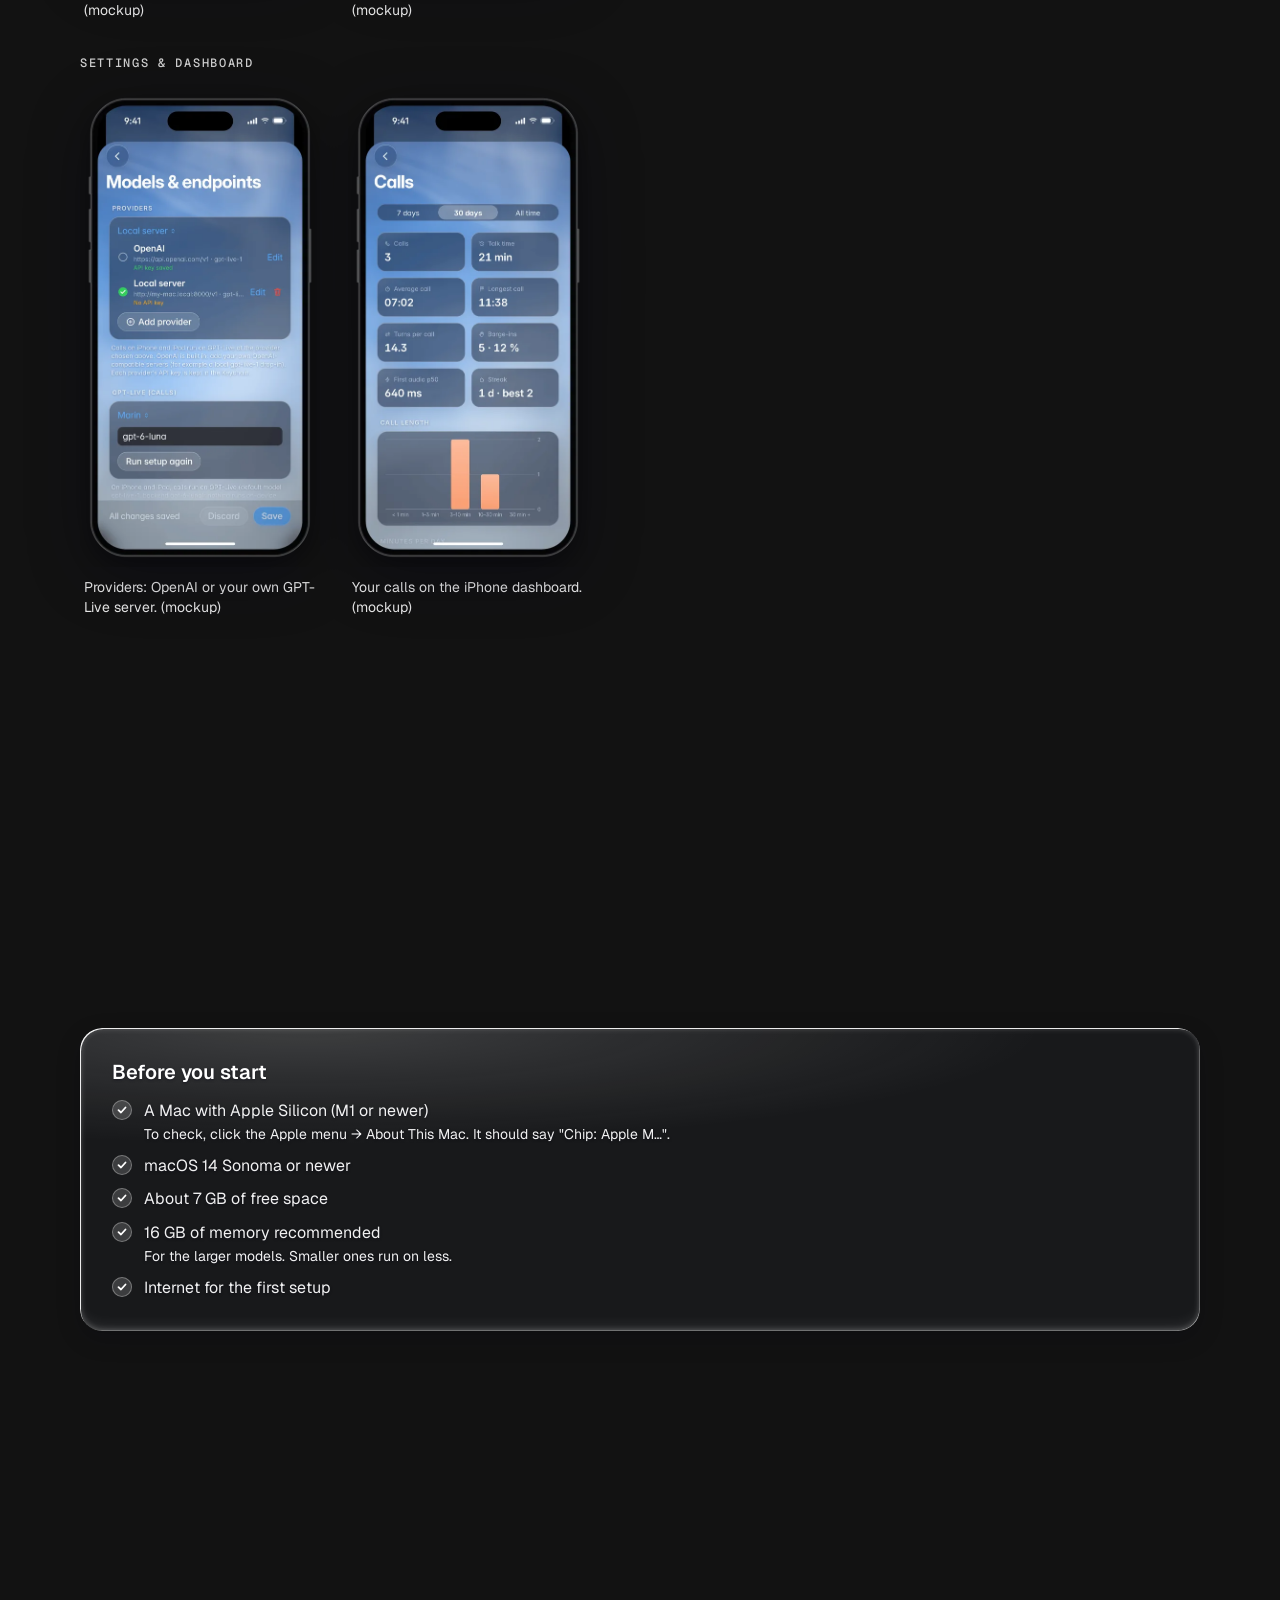
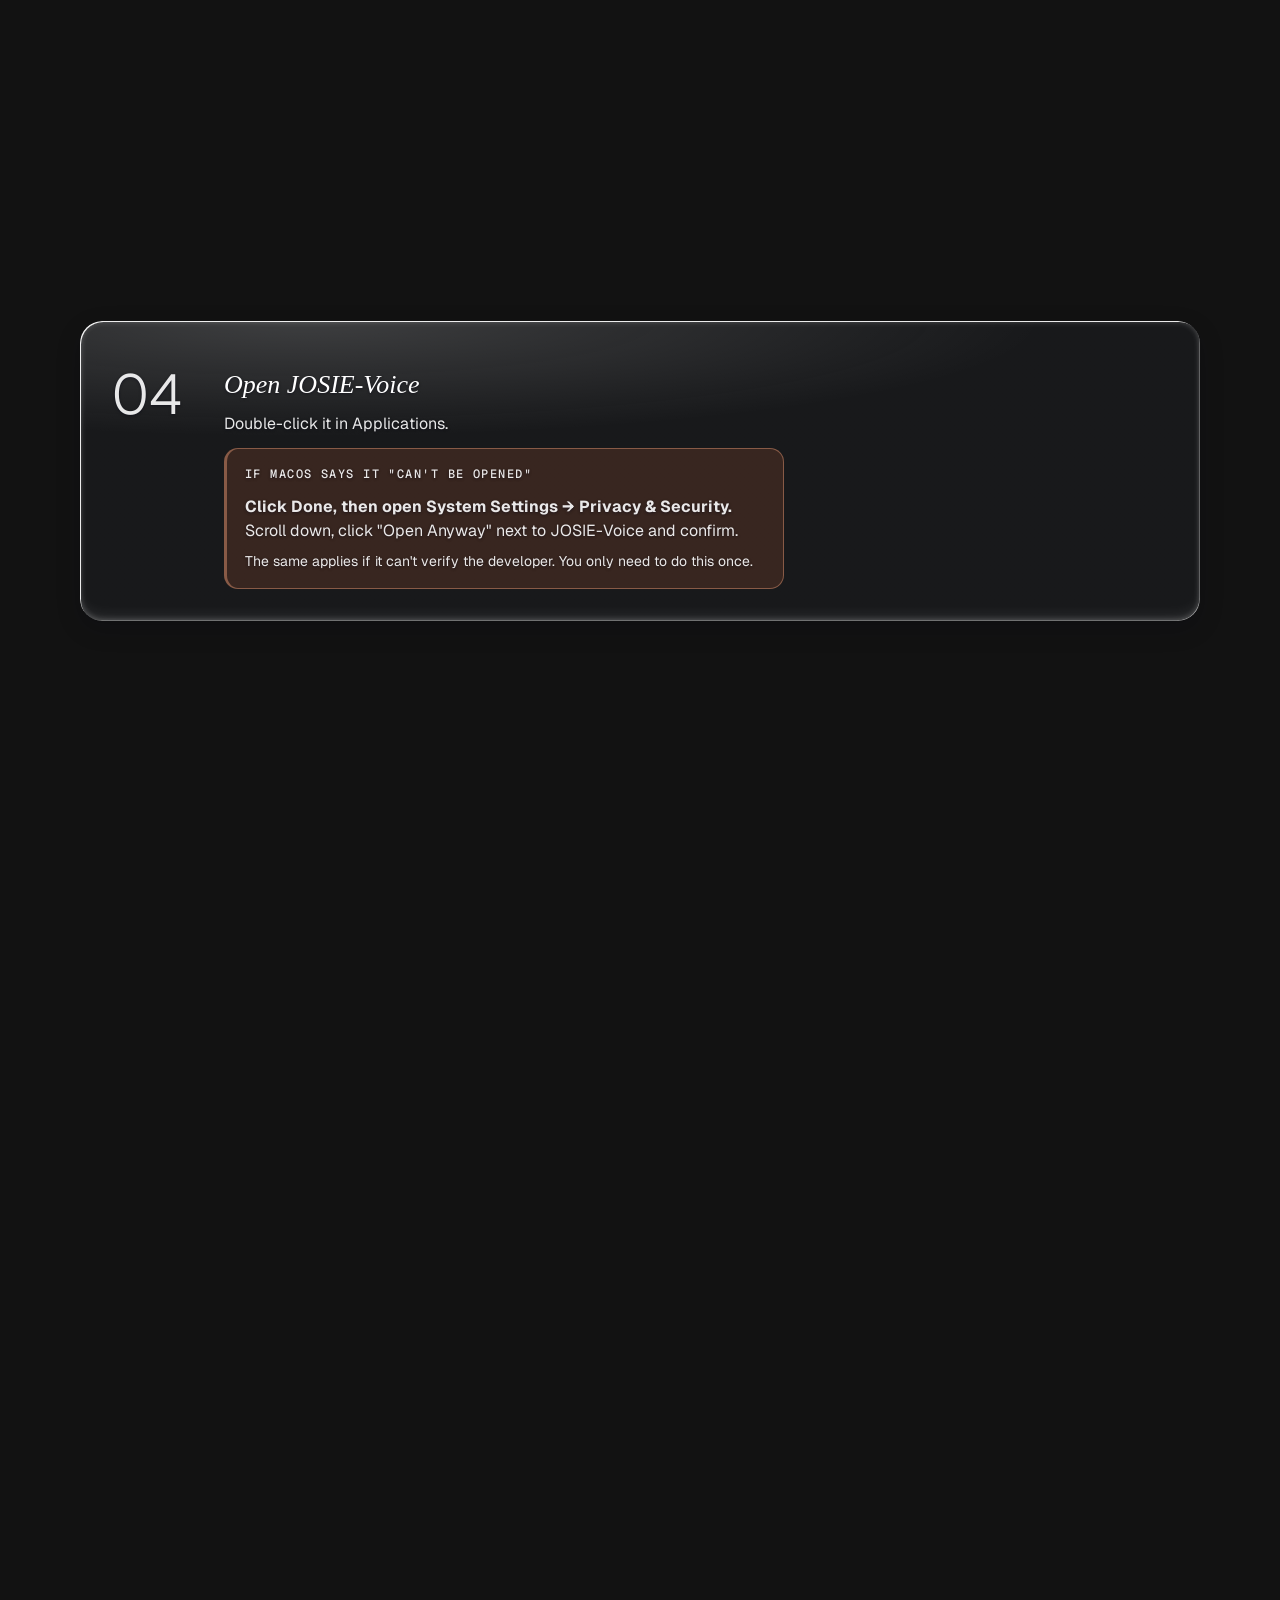
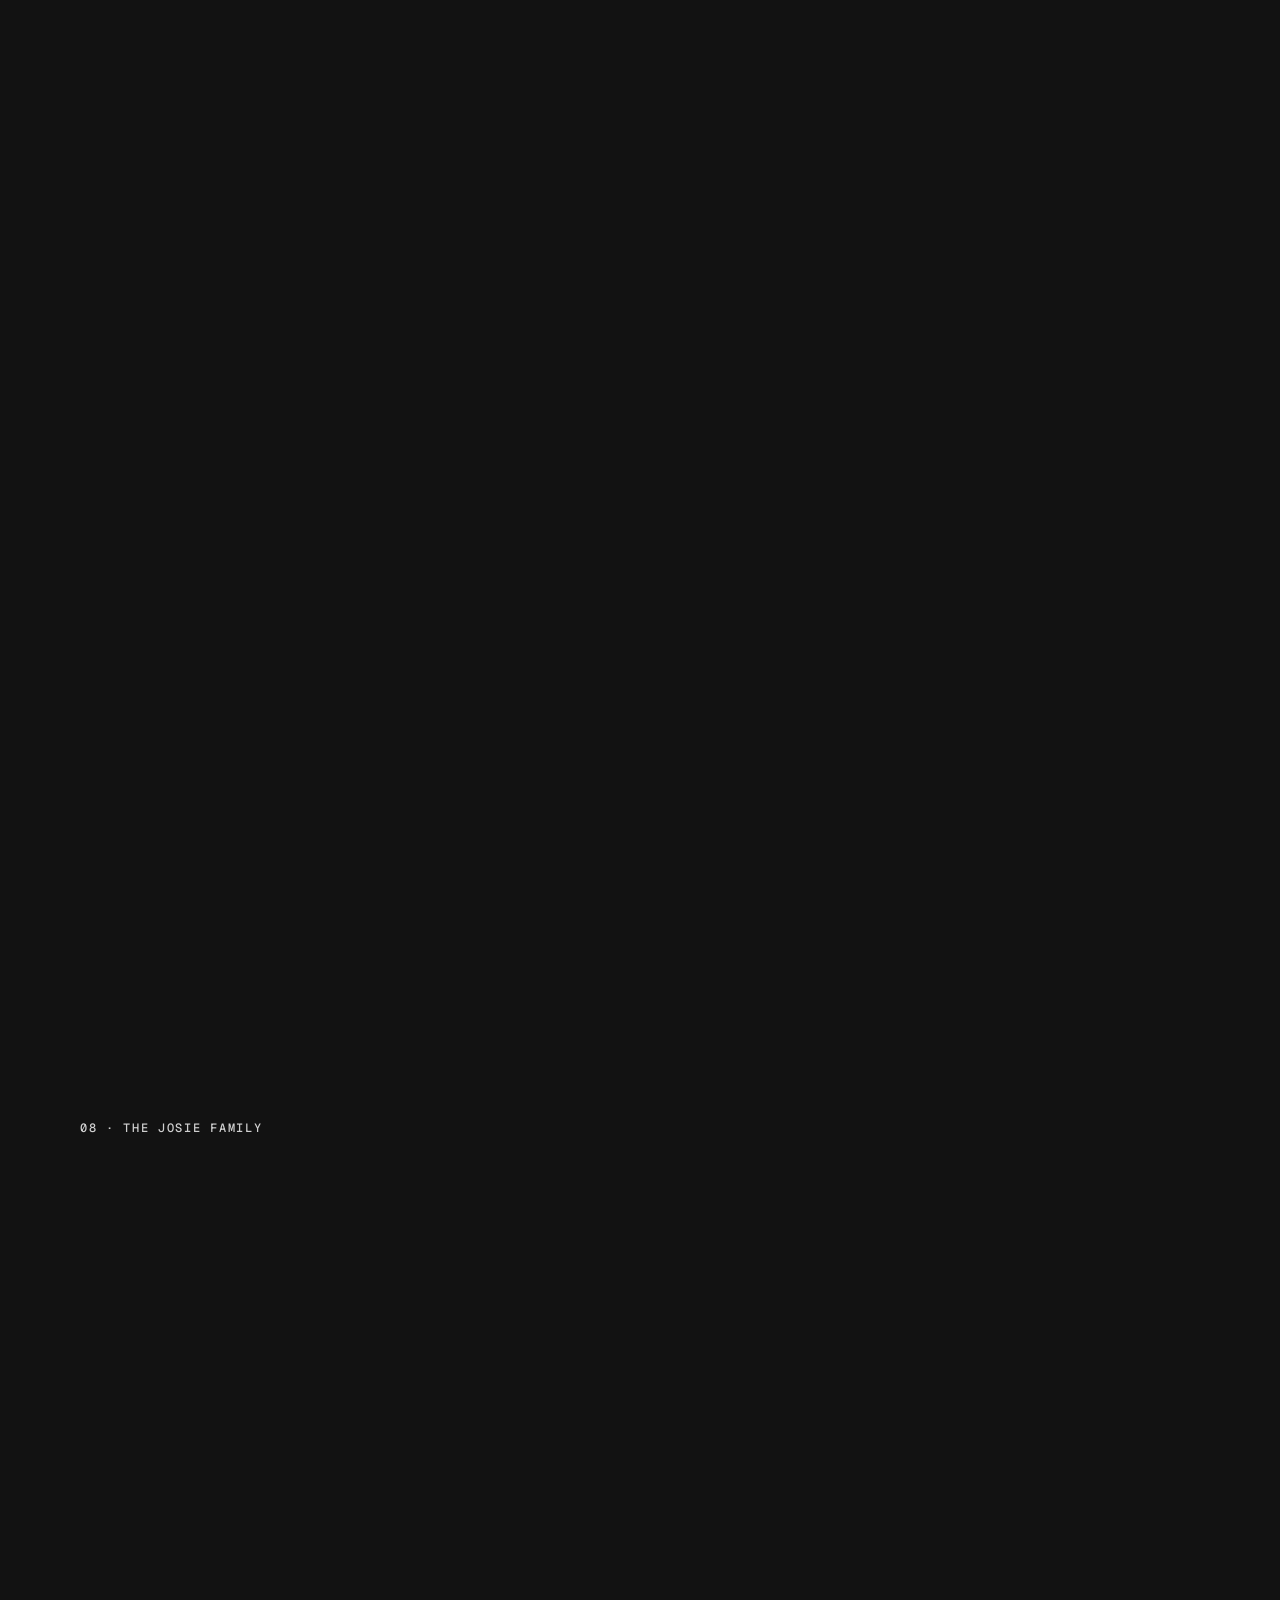
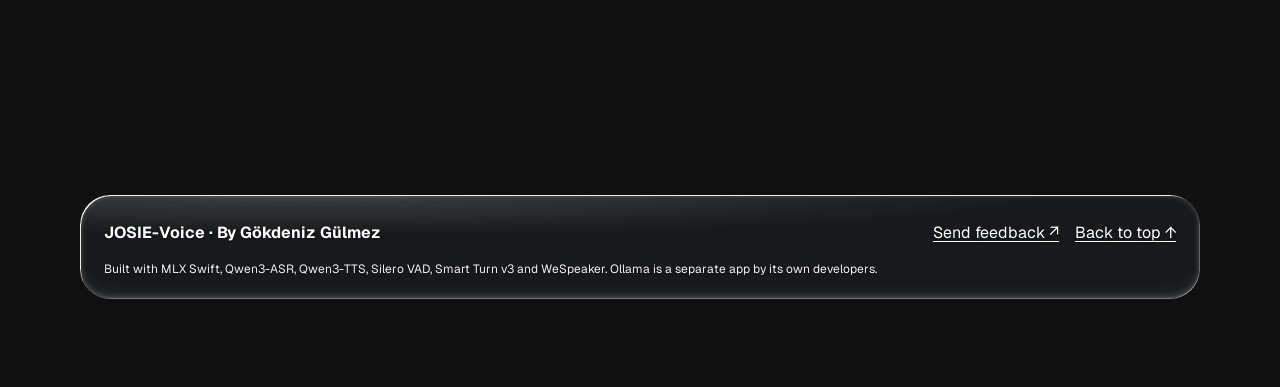
==== commit 93dbe09d: "Merge branch 'main' into feat/liquid-glass" ====
--- a/index.html
+++ b/index.html
@@ -315,7 +315,7 @@
 
         <section class="x-sec" id="features">
           <p class="x-eye x-reveal">03 · Features</p>
-          <h2 class="x-h x-reveal"><b>What she</b><i>can do.</i></h2>
+          <h2 class="x-h x-reveal"><b>What it</b><i>can do.</i></h2>
           <div class="x-grid">
             <article class="x-card x-glass x-reveal"><span class="x-num">01</span><svg viewBox="0 0 24 24" aria-hidden="true"><path d="M4 5h16v10H9l-5 4z"/><path d="M8 10h.01M12 10h.01M16 10h.01"/></svg><h3>Real conversation</h3><p>Knows when you've finished talking. Interrupt her just by speaking.</p></article>
             <article class="x-card x-glass x-reveal"><span class="x-num">02</span><svg viewBox="0 0 24 24" aria-hidden="true"><path d="M3 12h2M7 8v8M11 5v14M15 9v6M19 7v10"/></svg><h3>Knows your voice</h3><p>Learns you from three short phrases and tells people apart.</p></article>
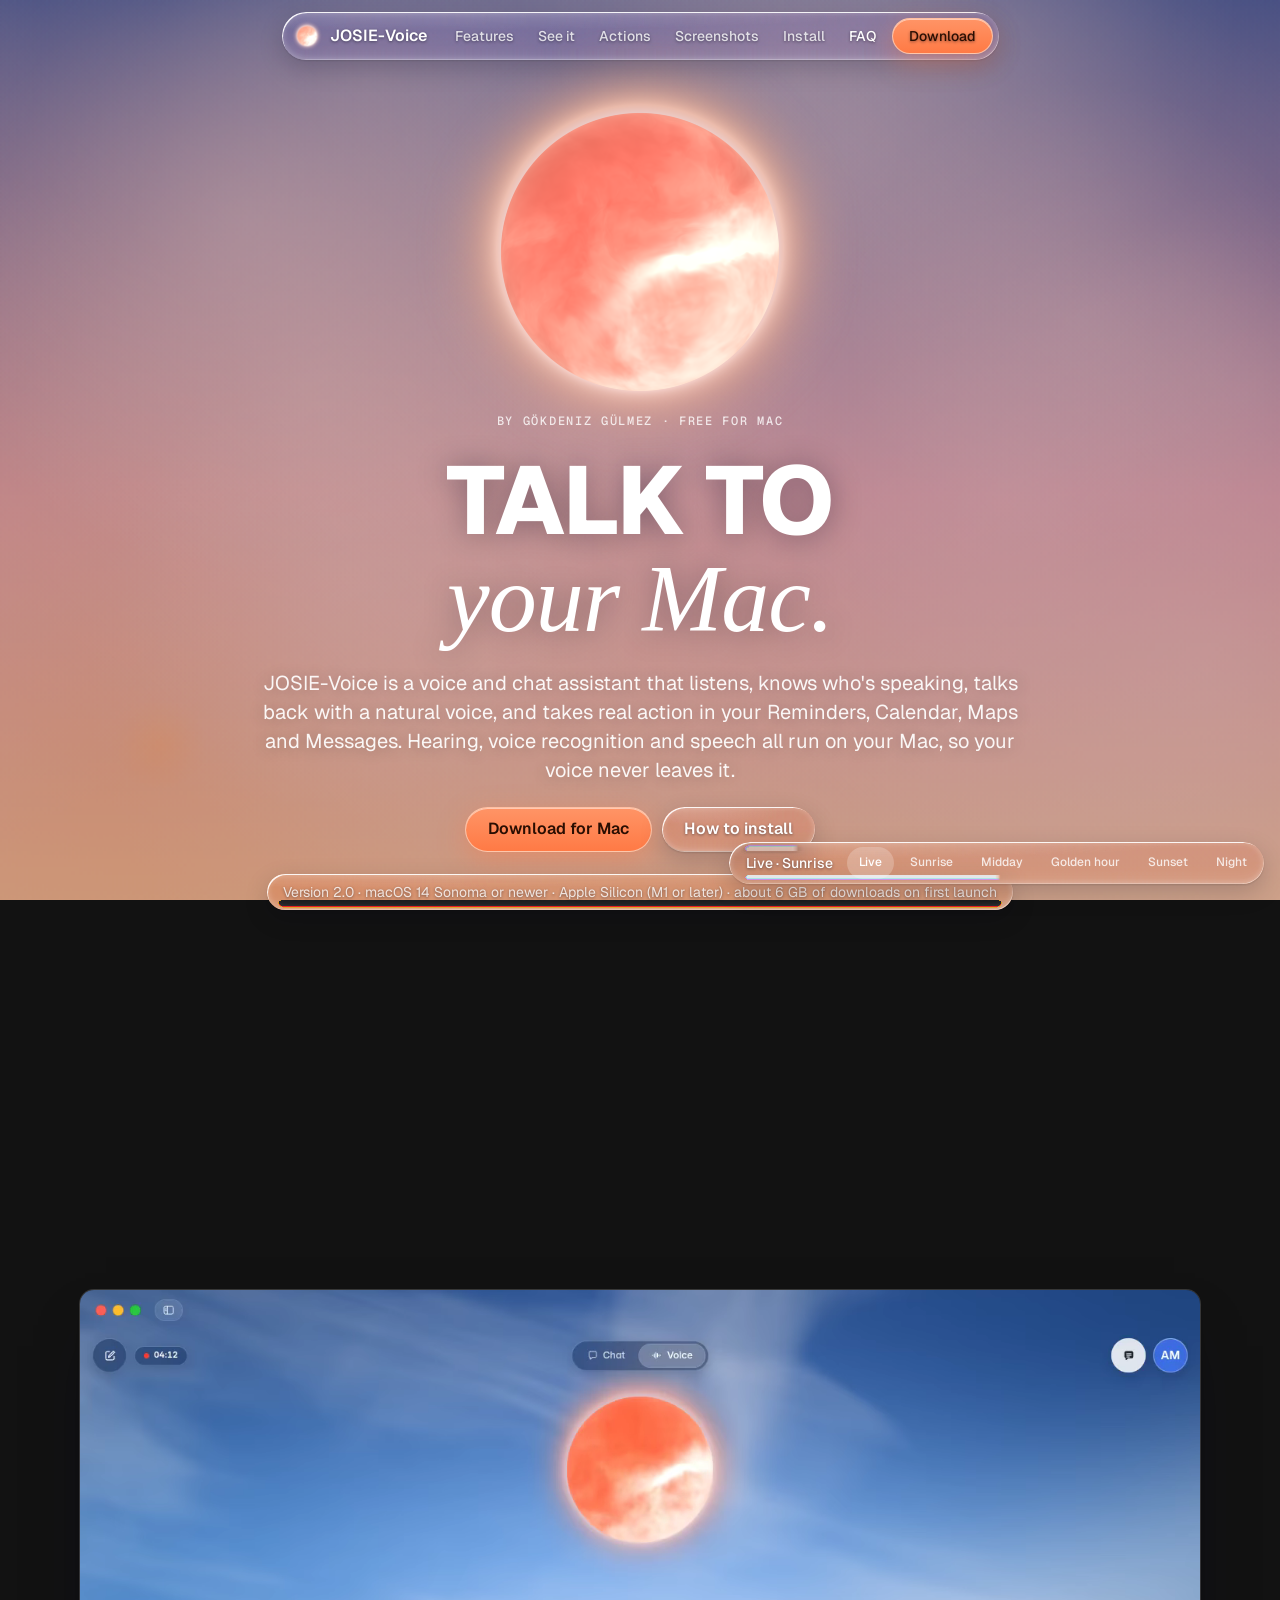
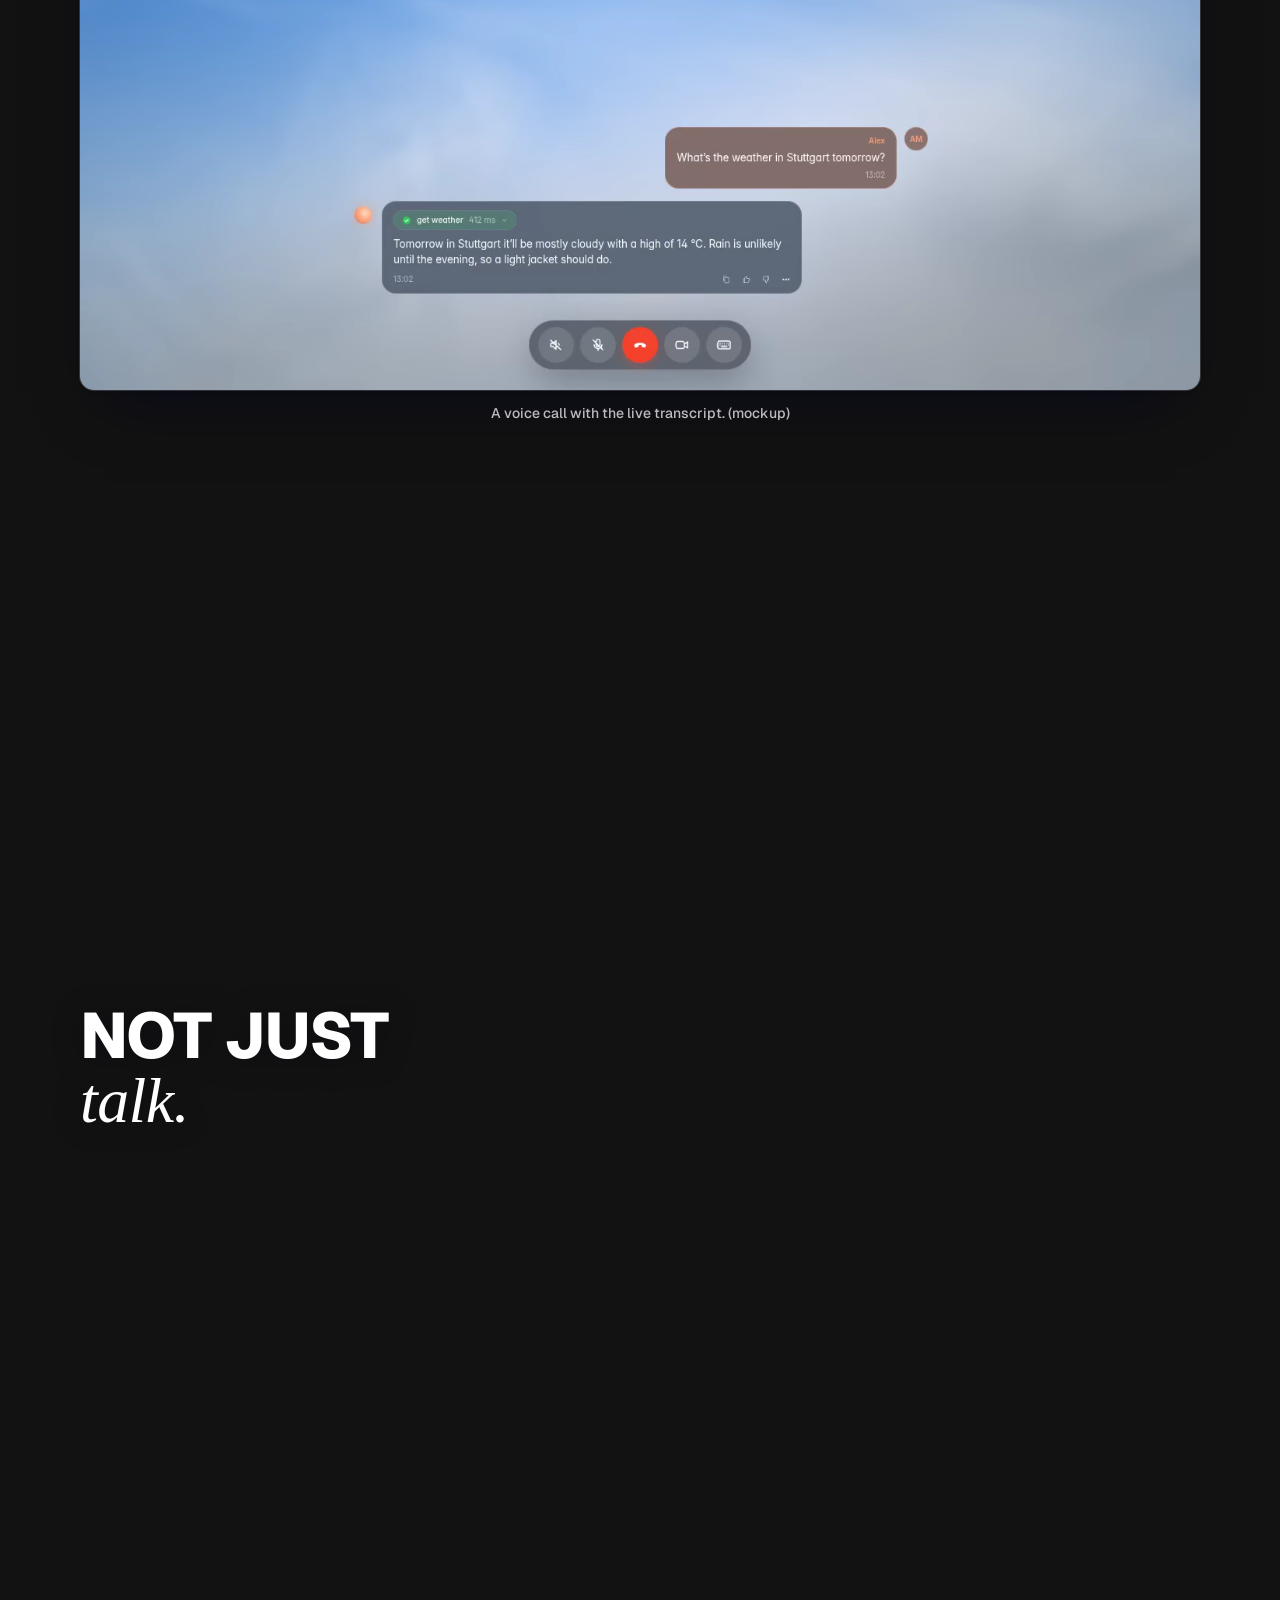
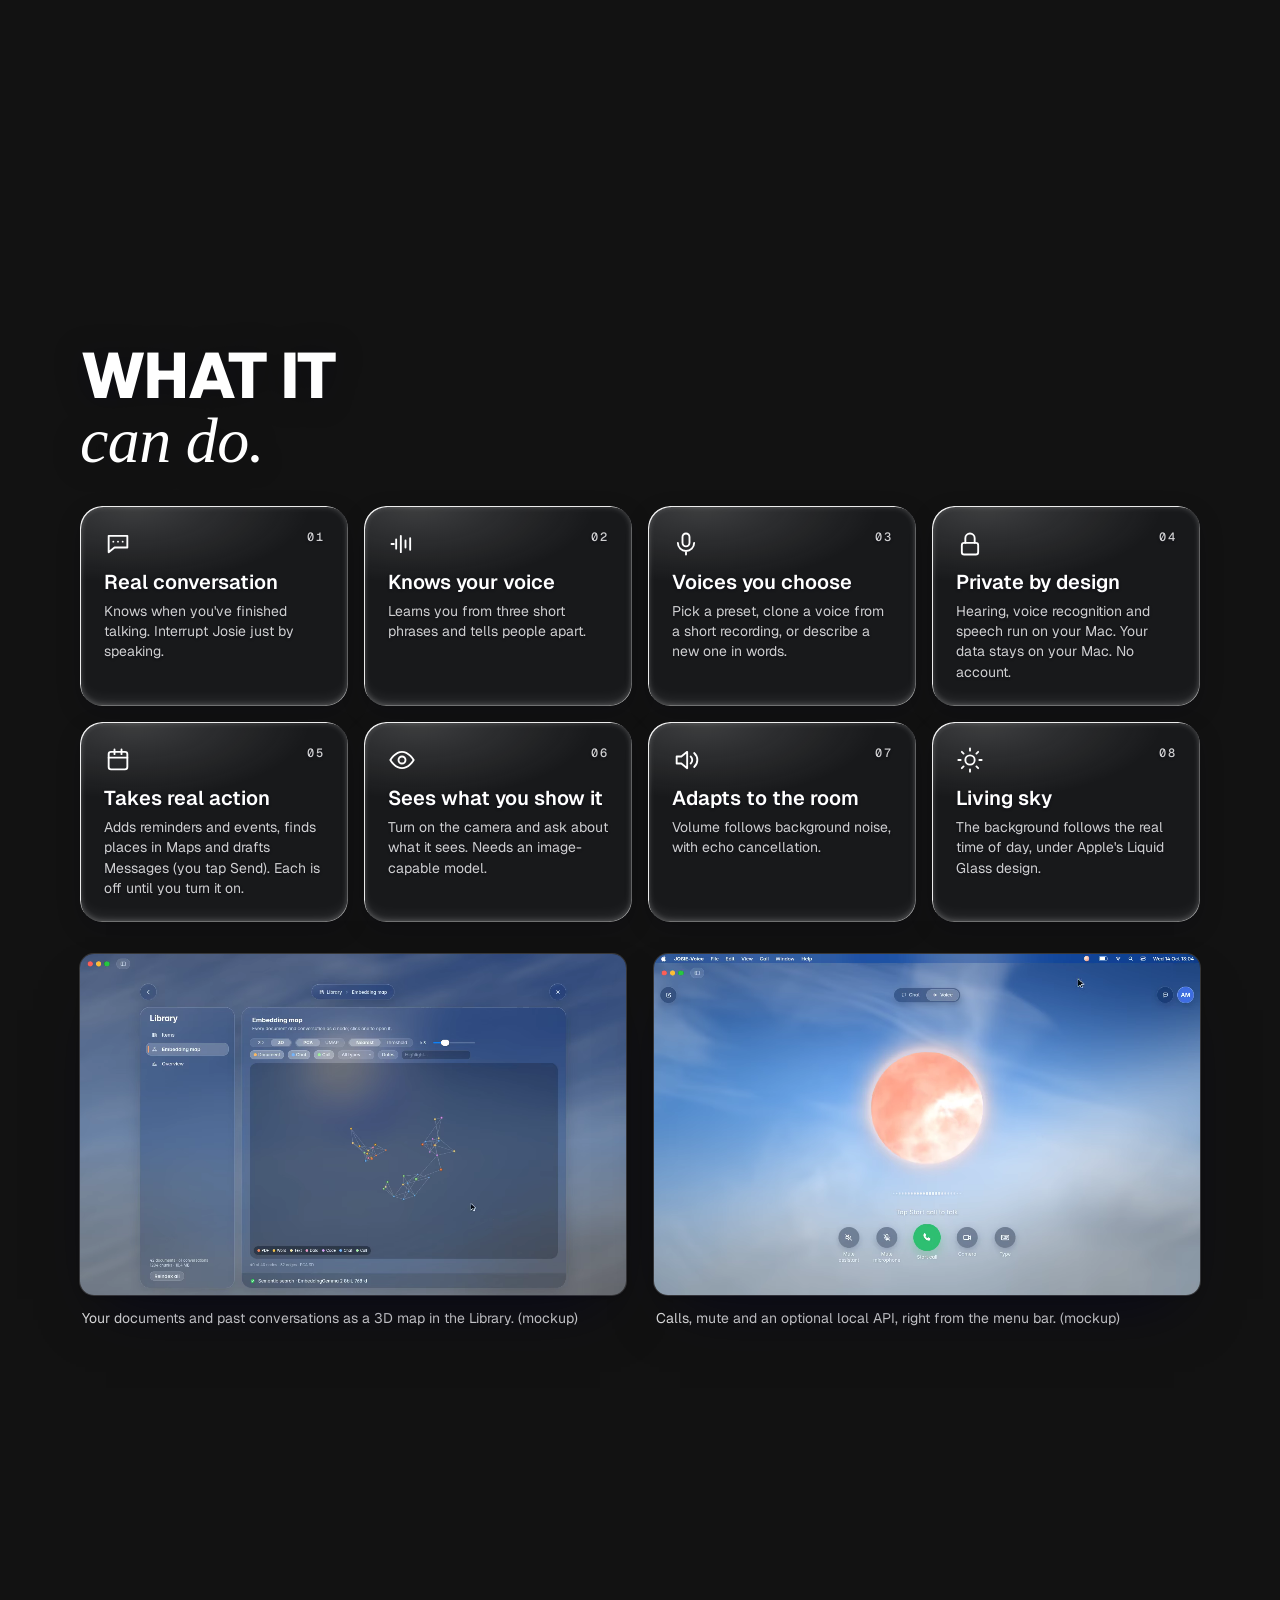
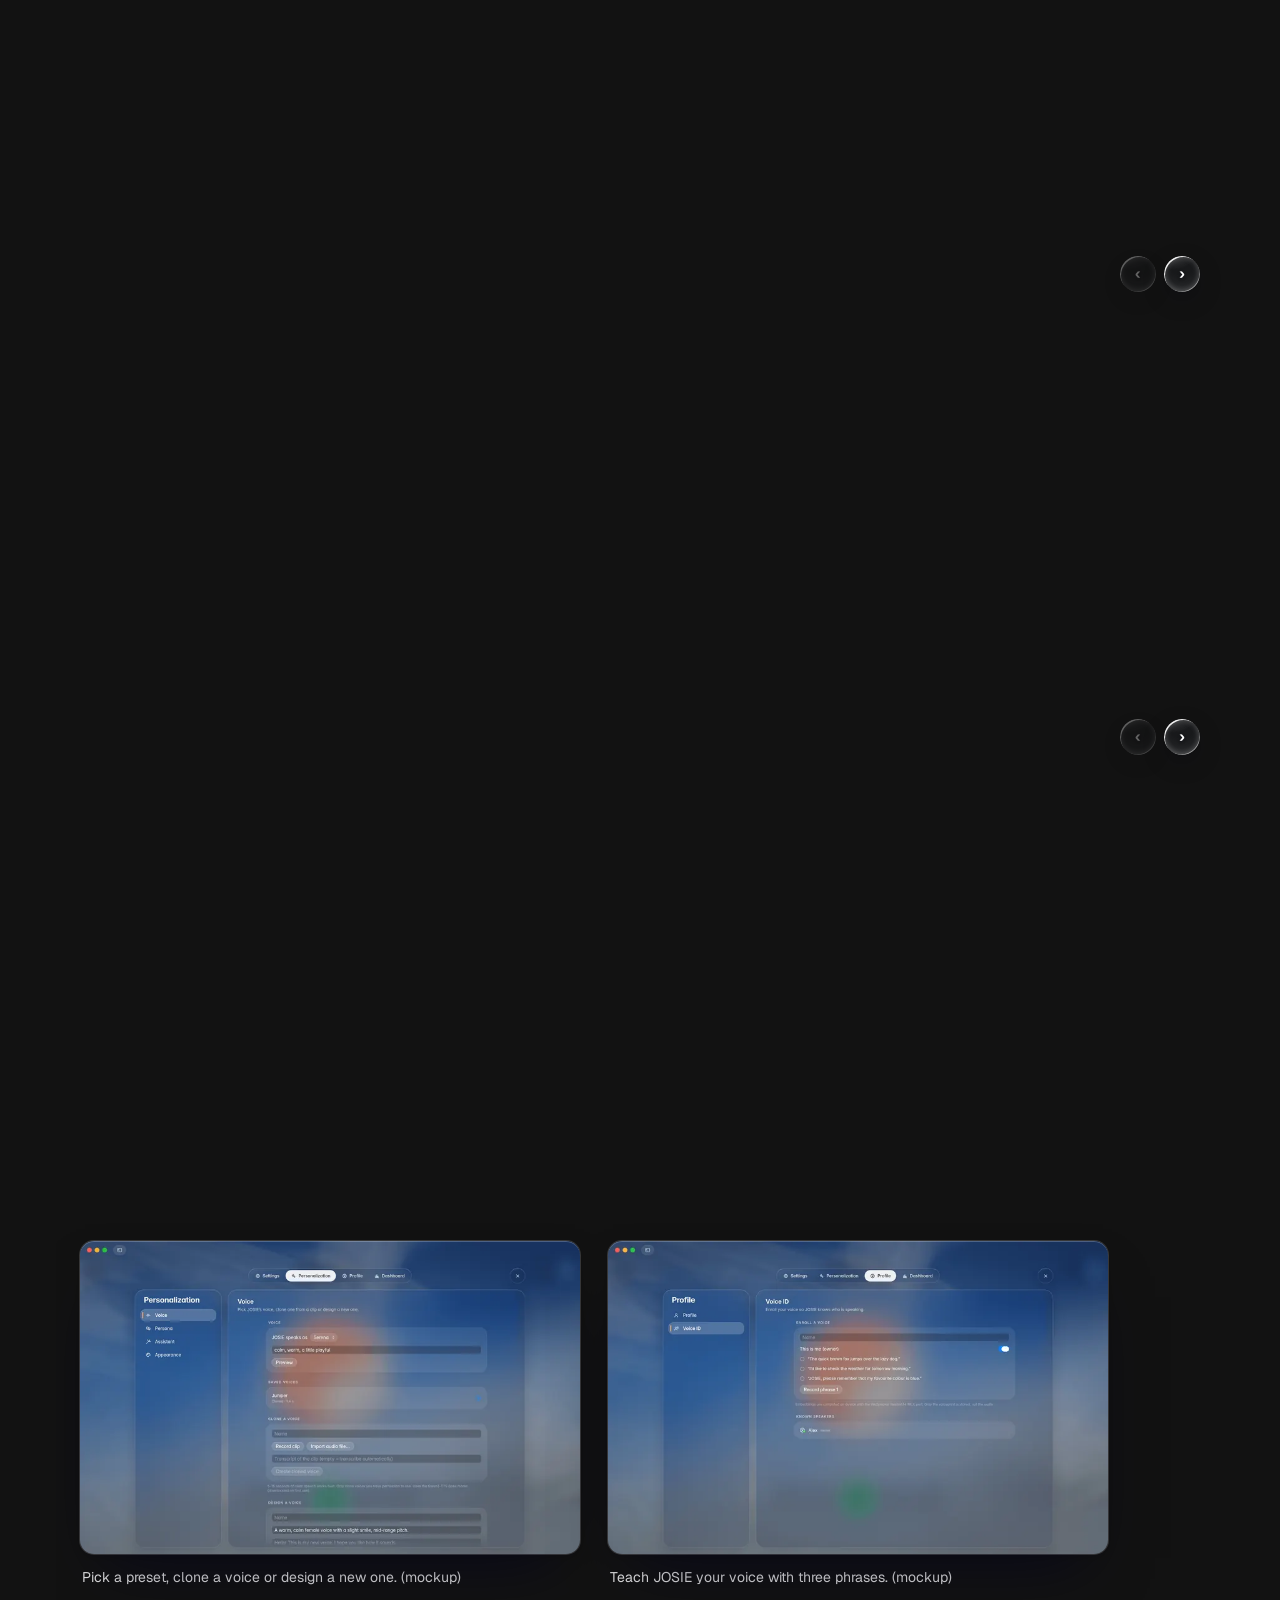
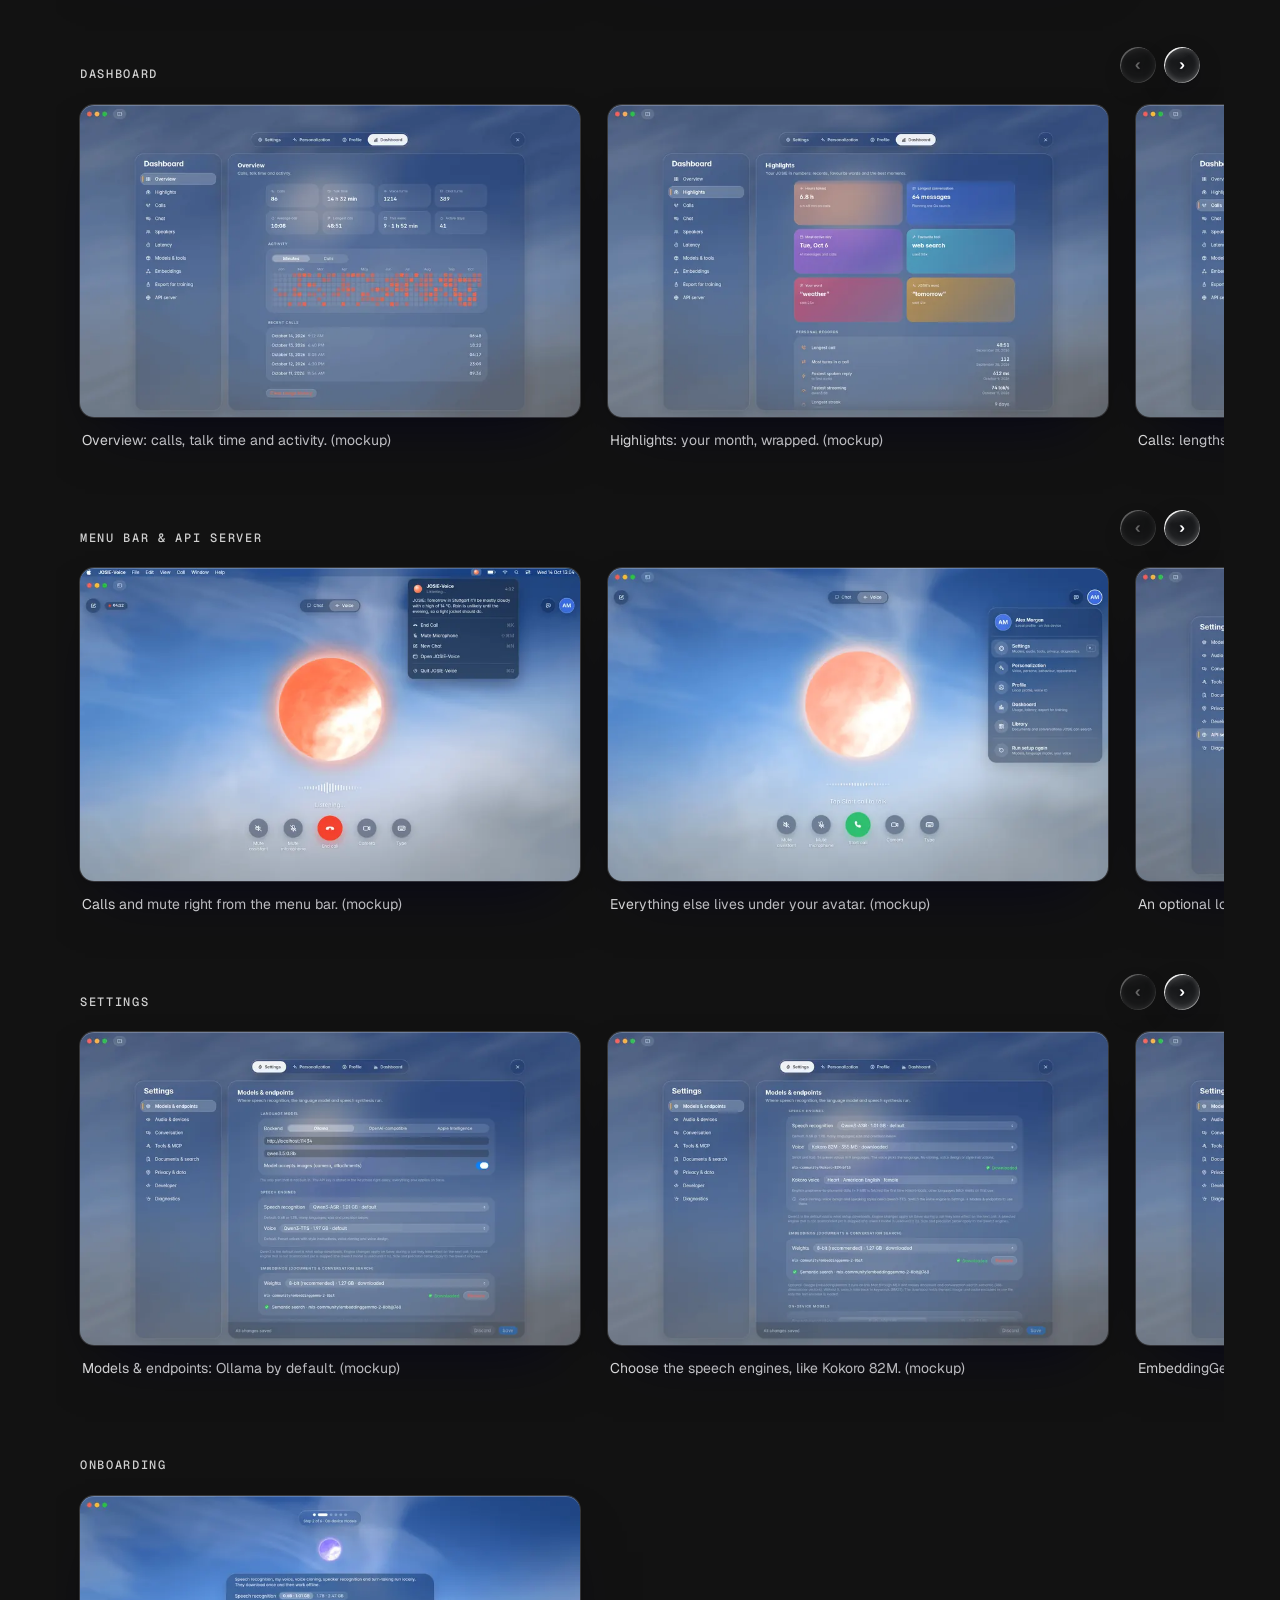
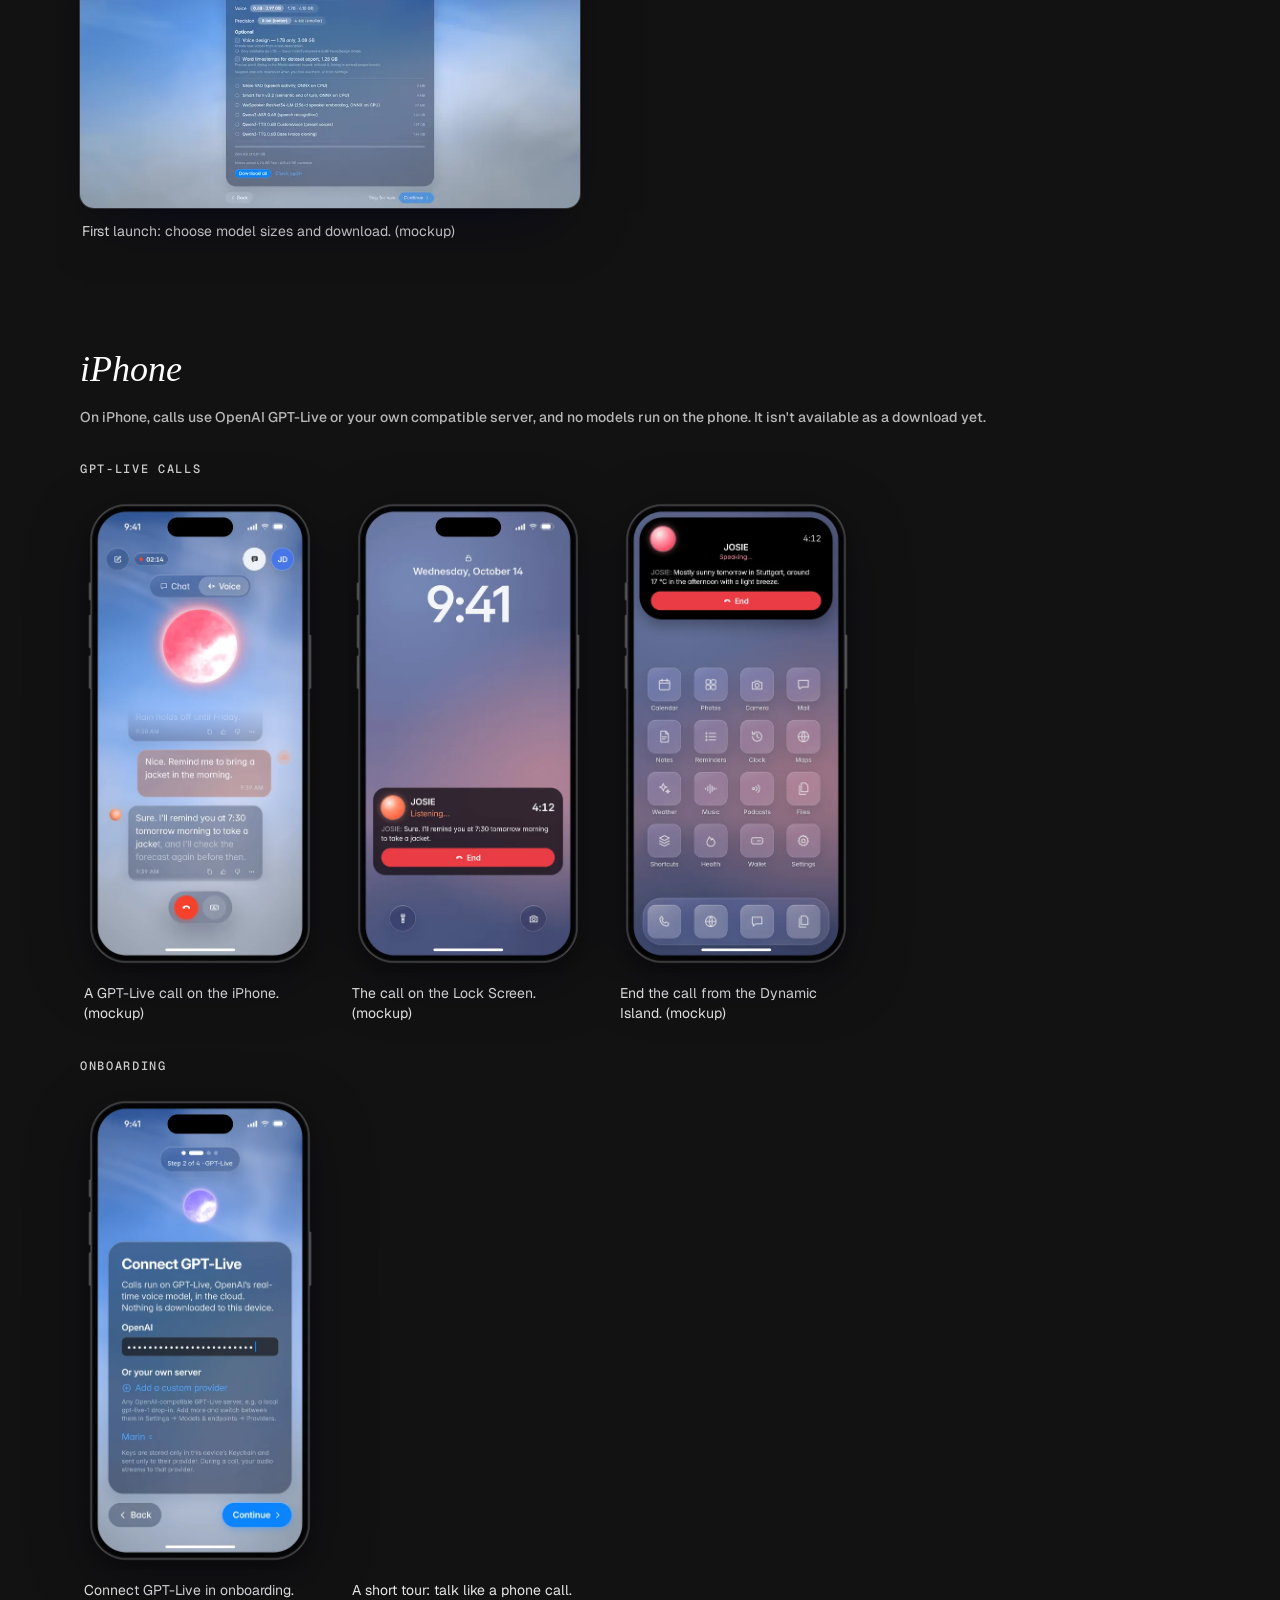
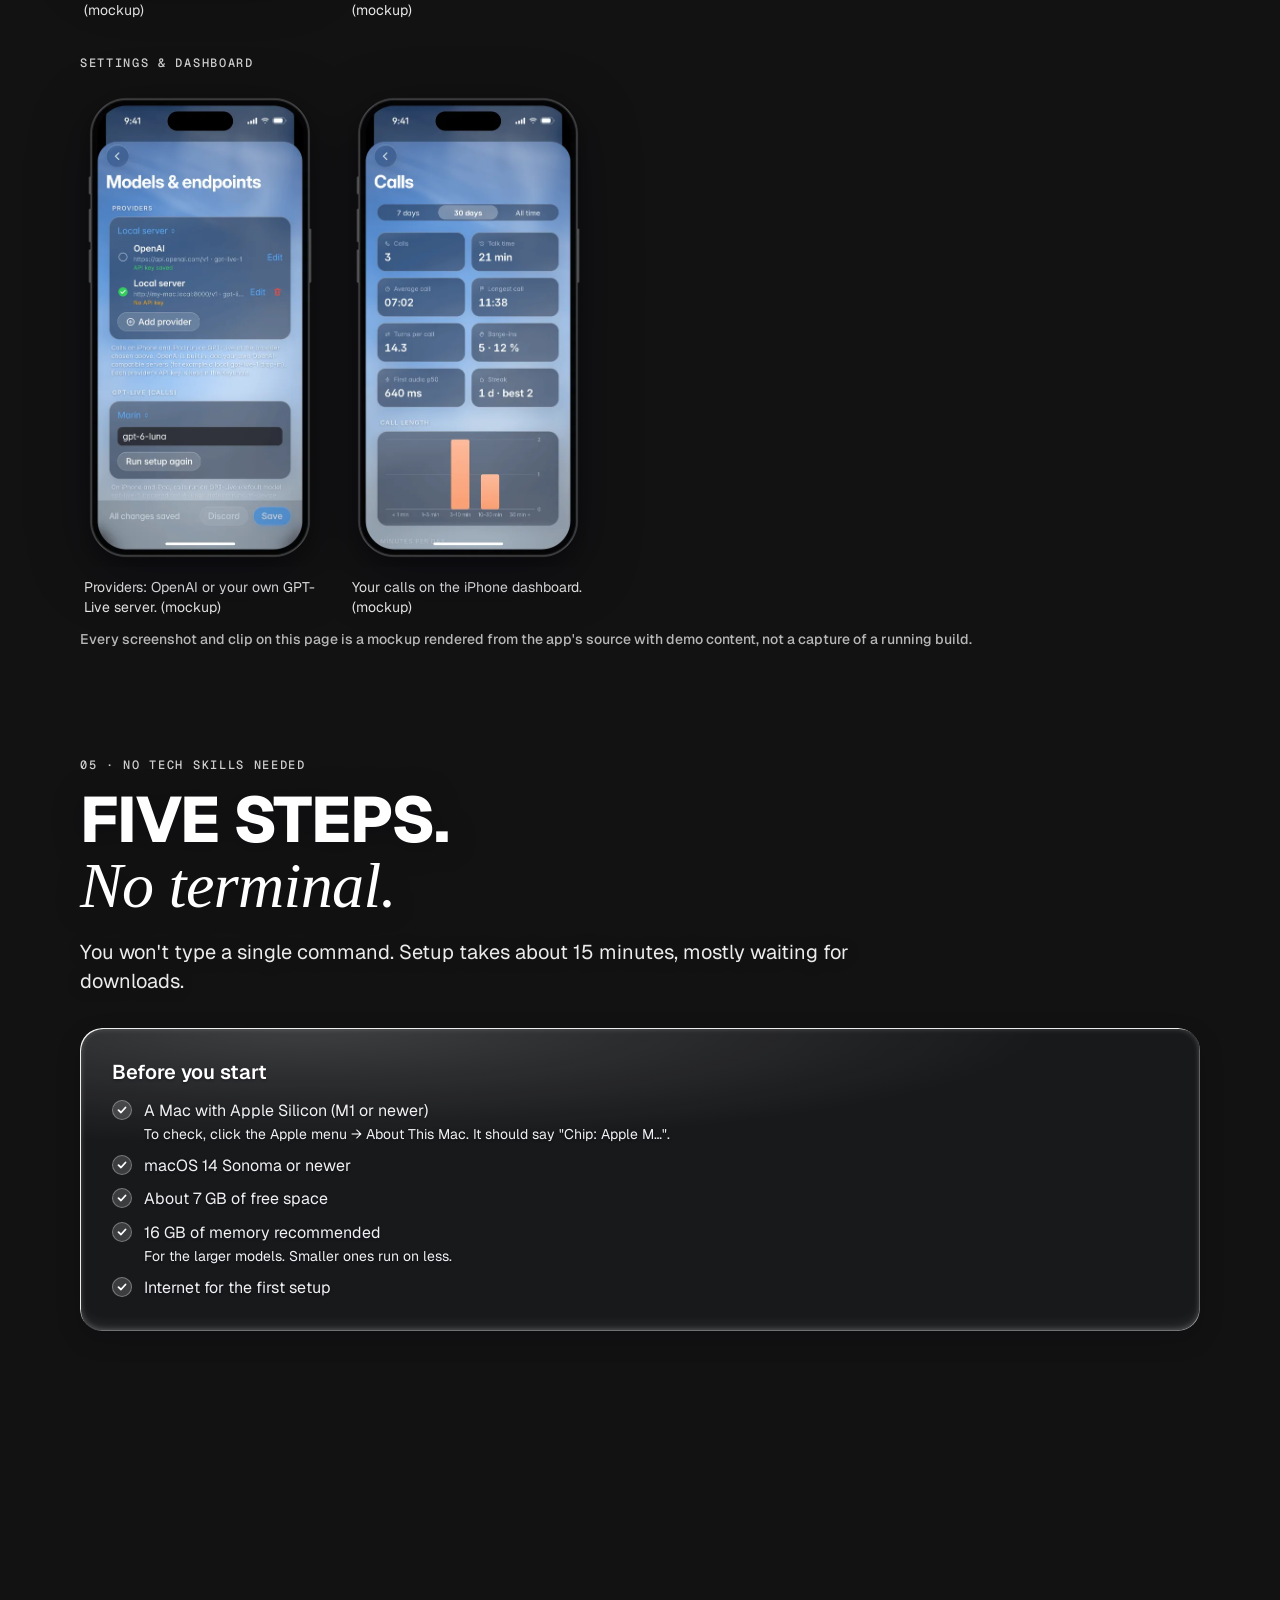
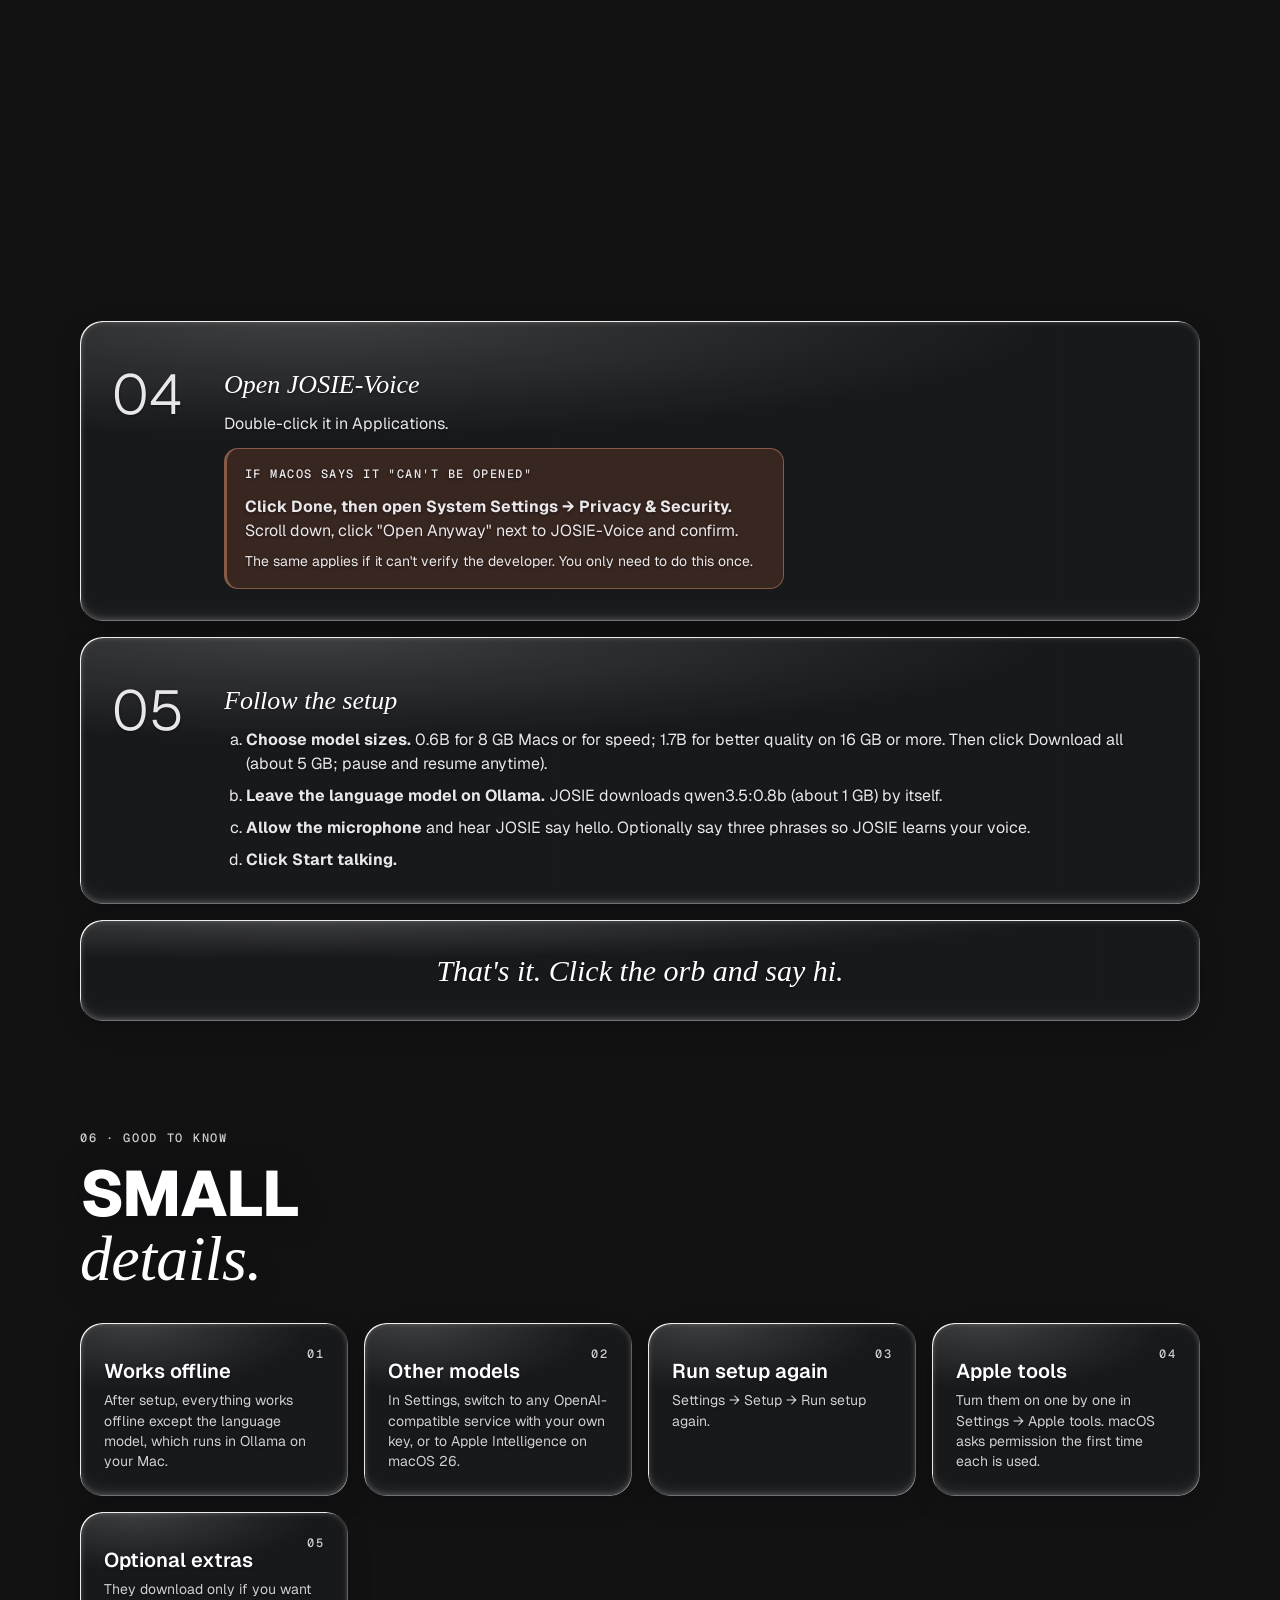
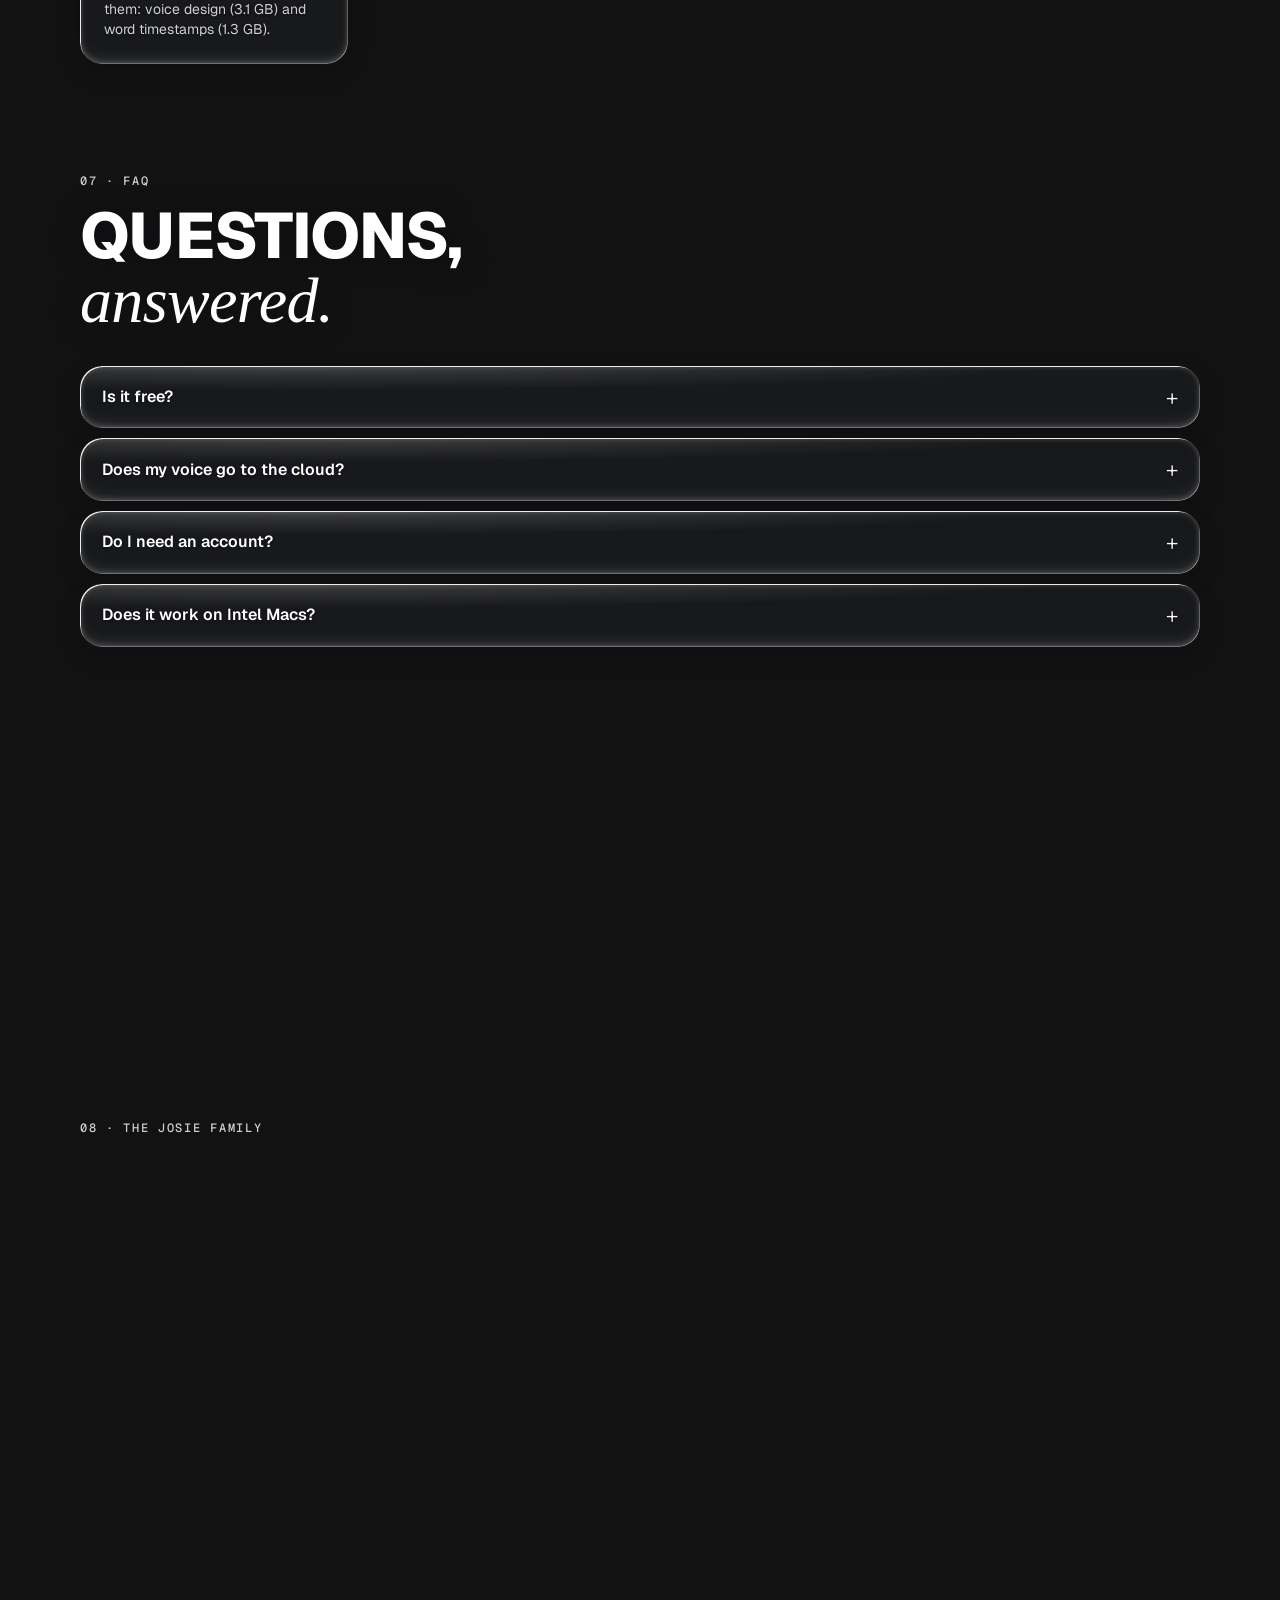
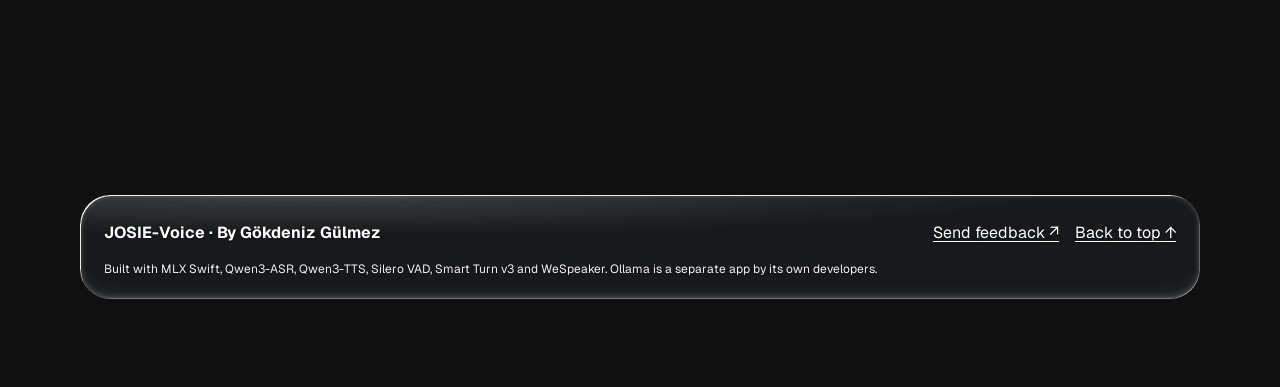
==== commit 29524cda: "Site + README: refer to JOSIE as Josie or it, not she/her" ====
--- a/index.html
+++ b/index.html
@@ -317,7 +317,7 @@
           <p class="x-eye x-reveal">03 · Features</p>
           <h2 class="x-h x-reveal"><b>What it</b><i>can do.</i></h2>
           <div class="x-grid">
-            <article class="x-card x-glass x-reveal"><span class="x-num">01</span><svg viewBox="0 0 24 24" aria-hidden="true"><path d="M4 5h16v10H9l-5 4z"/><path d="M8 10h.01M12 10h.01M16 10h.01"/></svg><h3>Real conversation</h3><p>Knows when you've finished talking. Interrupt her just by speaking.</p></article>
+            <article class="x-card x-glass x-reveal"><span class="x-num">01</span><svg viewBox="0 0 24 24" aria-hidden="true"><path d="M4 5h16v10H9l-5 4z"/><path d="M8 10h.01M12 10h.01M16 10h.01"/></svg><h3>Real conversation</h3><p>Knows when you've finished talking. Interrupt Josie just by speaking.</p></article>
             <article class="x-card x-glass x-reveal"><span class="x-num">02</span><svg viewBox="0 0 24 24" aria-hidden="true"><path d="M3 12h2M7 8v8M11 5v14M15 9v6M19 7v10"/></svg><h3>Knows your voice</h3><p>Learns you from three short phrases and tells people apart.</p></article>
             <article class="x-card x-glass x-reveal"><span class="x-num">03</span><svg viewBox="0 0 24 24" aria-hidden="true"><rect x="9" y="3" width="6" height="11" rx="3"/><path d="M5 11a7 7 0 0 0 14 0M12 18v3"/></svg><h3>Voices you choose</h3><p>Pick a preset, clone a voice from a short recording, or describe a new one in words.</p></article>
             <article class="x-card x-glass x-reveal"><span class="x-num">04</span><svg viewBox="0 0 24 24" aria-hidden="true"><rect x="5" y="11" width="14" height="10" rx="2"/><path d="M8 11V7a4 4 0 0 1 8 0v4"/></svg><h3>Private by design</h3><p>Hearing, voice recognition and speech run on your Mac. Your data stays on your Mac. No account.</p></article>
@@ -433,7 +433,7 @@
           <div class="x-steps">
             <article class="x-step x-glass x-reveal"><p class="x-step__n">01</p><div><h3>Download JOSIE-Voice</h3><p>Click <a class="x-link" href="https://github.com/Goekdeniz-Guelmez/JOSIE-Voice/releases" target="_blank" rel="noopener">Download for Mac</a>. You get a file like <b>JOSIE-Voice-0.1.0-mac-test11-macOS-arm64.dmg</b> in your Downloads folder.</p></div></article>
             <article class="x-step x-glass x-reveal"><p class="x-step__n">02</p><div><h3>Move it to Applications</h3><p>Double-click the .dmg file. Drag the JOSIE-Voice icon onto the Applications folder and close the window. Then eject the JOSIE-Voice disk in Finder's sidebar.</p></div></article>
-            <article class="x-step x-glass x-reveal"><p class="x-step__n">03</p><div><h3>Install Ollama, JOSIE's brain</h3><p>Ollama is a free app. Go to <a class="x-link" href="https://ollama.com/download" target="_blank" rel="noopener">ollama.com/download</a>, download it for macOS, drag it to Applications and open it once. A llama icon in the menu bar means it's running.</p><p>JOSIE downloads her brain into it in step 5.</p></div></article>
+            <article class="x-step x-glass x-reveal"><p class="x-step__n">03</p><div><h3>Install Ollama, JOSIE's brain</h3><p>Ollama is a free app. Go to <a class="x-link" href="https://ollama.com/download" target="_blank" rel="noopener">ollama.com/download</a>, download it for macOS, drag it to Applications and open it once. A llama icon in the menu bar means it's running.</p><p>JOSIE downloads its brain into it in step 5.</p></div></article>
             <article class="x-step x-glass x-reveal"><p class="x-step__n">04</p><div><h3>Open JOSIE-Voice</h3><p>Double-click it in Applications.</p>
               <aside class="callout" aria-label="If macOS blocks it">
                 <p class="callout__head">If macOS says it "can't be opened"</p>
@@ -443,8 +443,8 @@
             <article class="x-step x-glass x-reveal"><p class="x-step__n">05</p><div><h3>Follow the setup</h3>
               <ol type="a">
                 <li><b>Choose model sizes.</b> 0.6B for 8 GB Macs or for speed; 1.7B for better quality on 16 GB or more. Then click Download all (about 5 GB; pause and resume anytime).</li>
-                <li><b>Leave the language model on Ollama.</b> JOSIE downloads qwen3.5:0.8b (about 1 GB) by herself.</li>
-                <li><b>Allow the microphone</b> and hear JOSIE say hello. Optionally say three phrases so she learns your voice.</li>
+                <li><b>Leave the language model on Ollama.</b> JOSIE downloads qwen3.5:0.8b (about 1 GB) by itself.</li>
+                <li><b>Allow the microphone</b> and hear JOSIE say hello. Optionally say three phrases so JOSIE learns your voice.</li>
                 <li><b>Click Start talking.</b></li>
               </ol></div></article>
           </div>
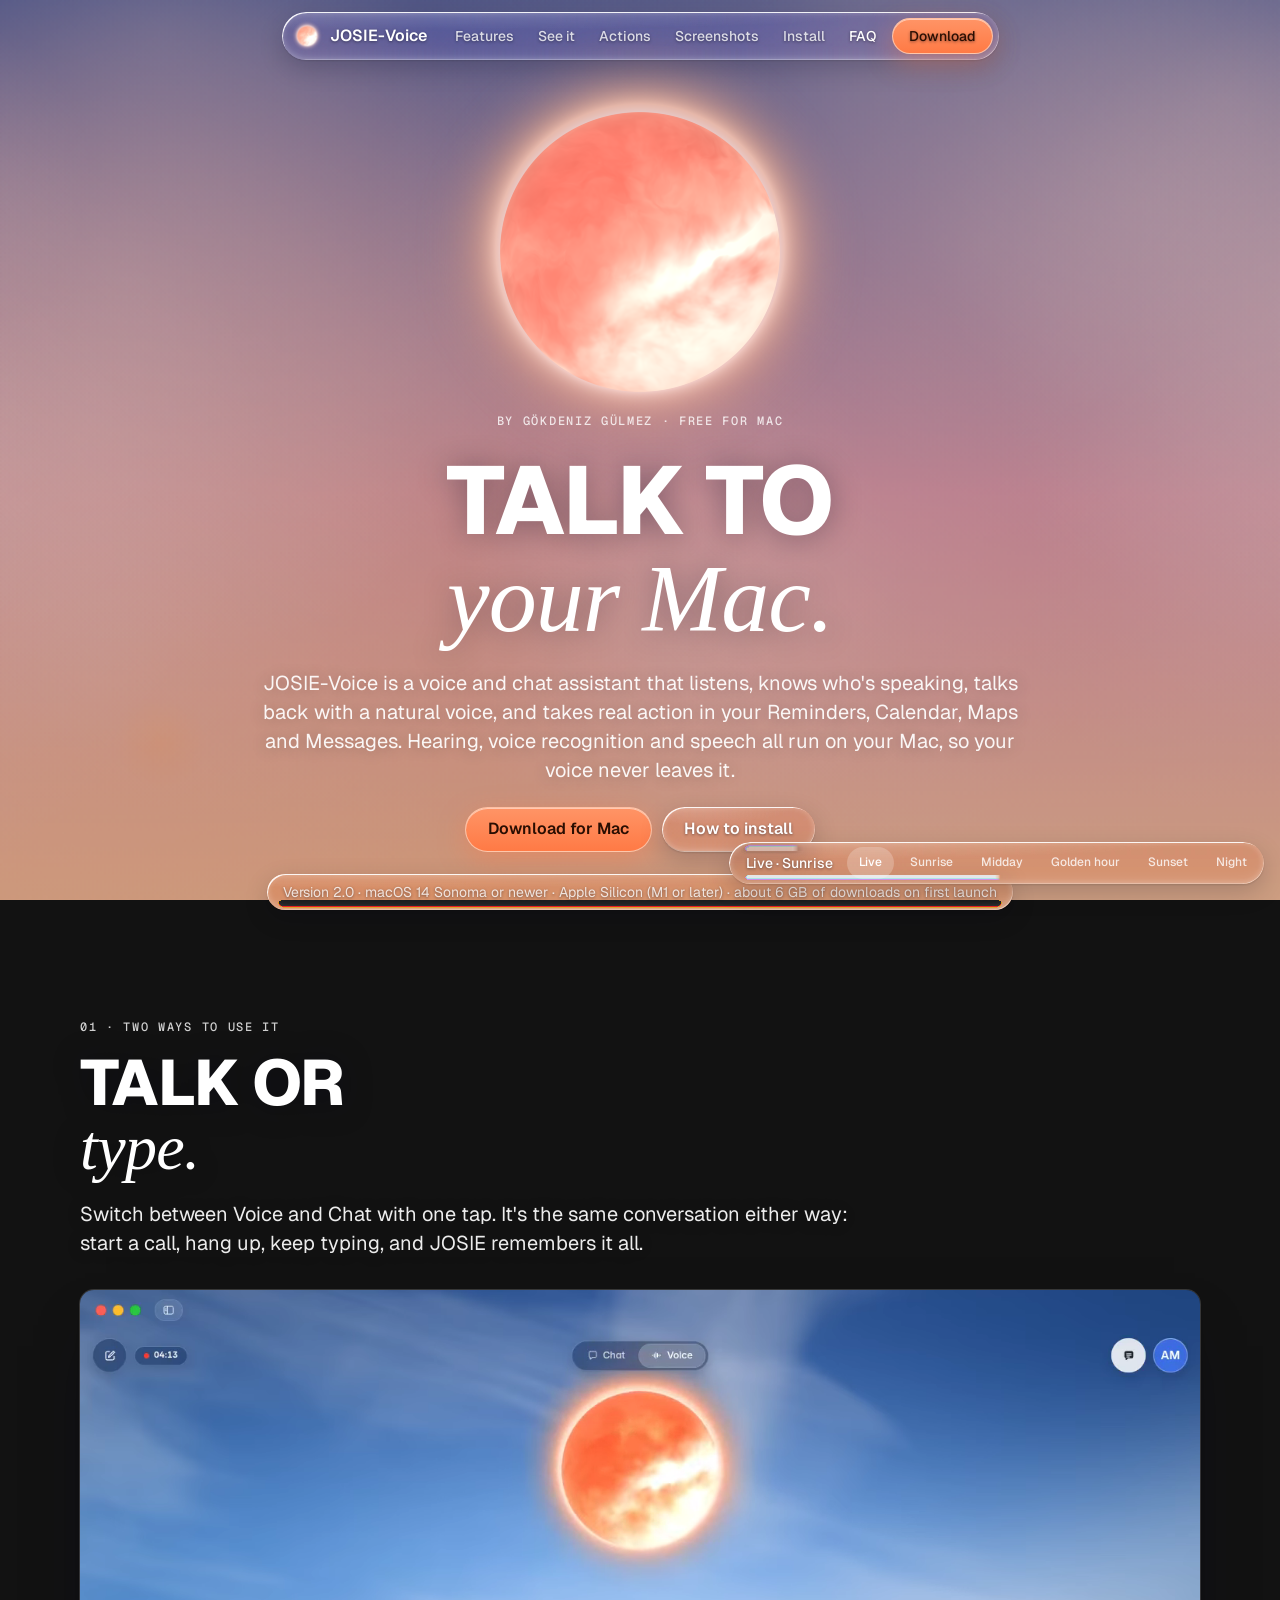
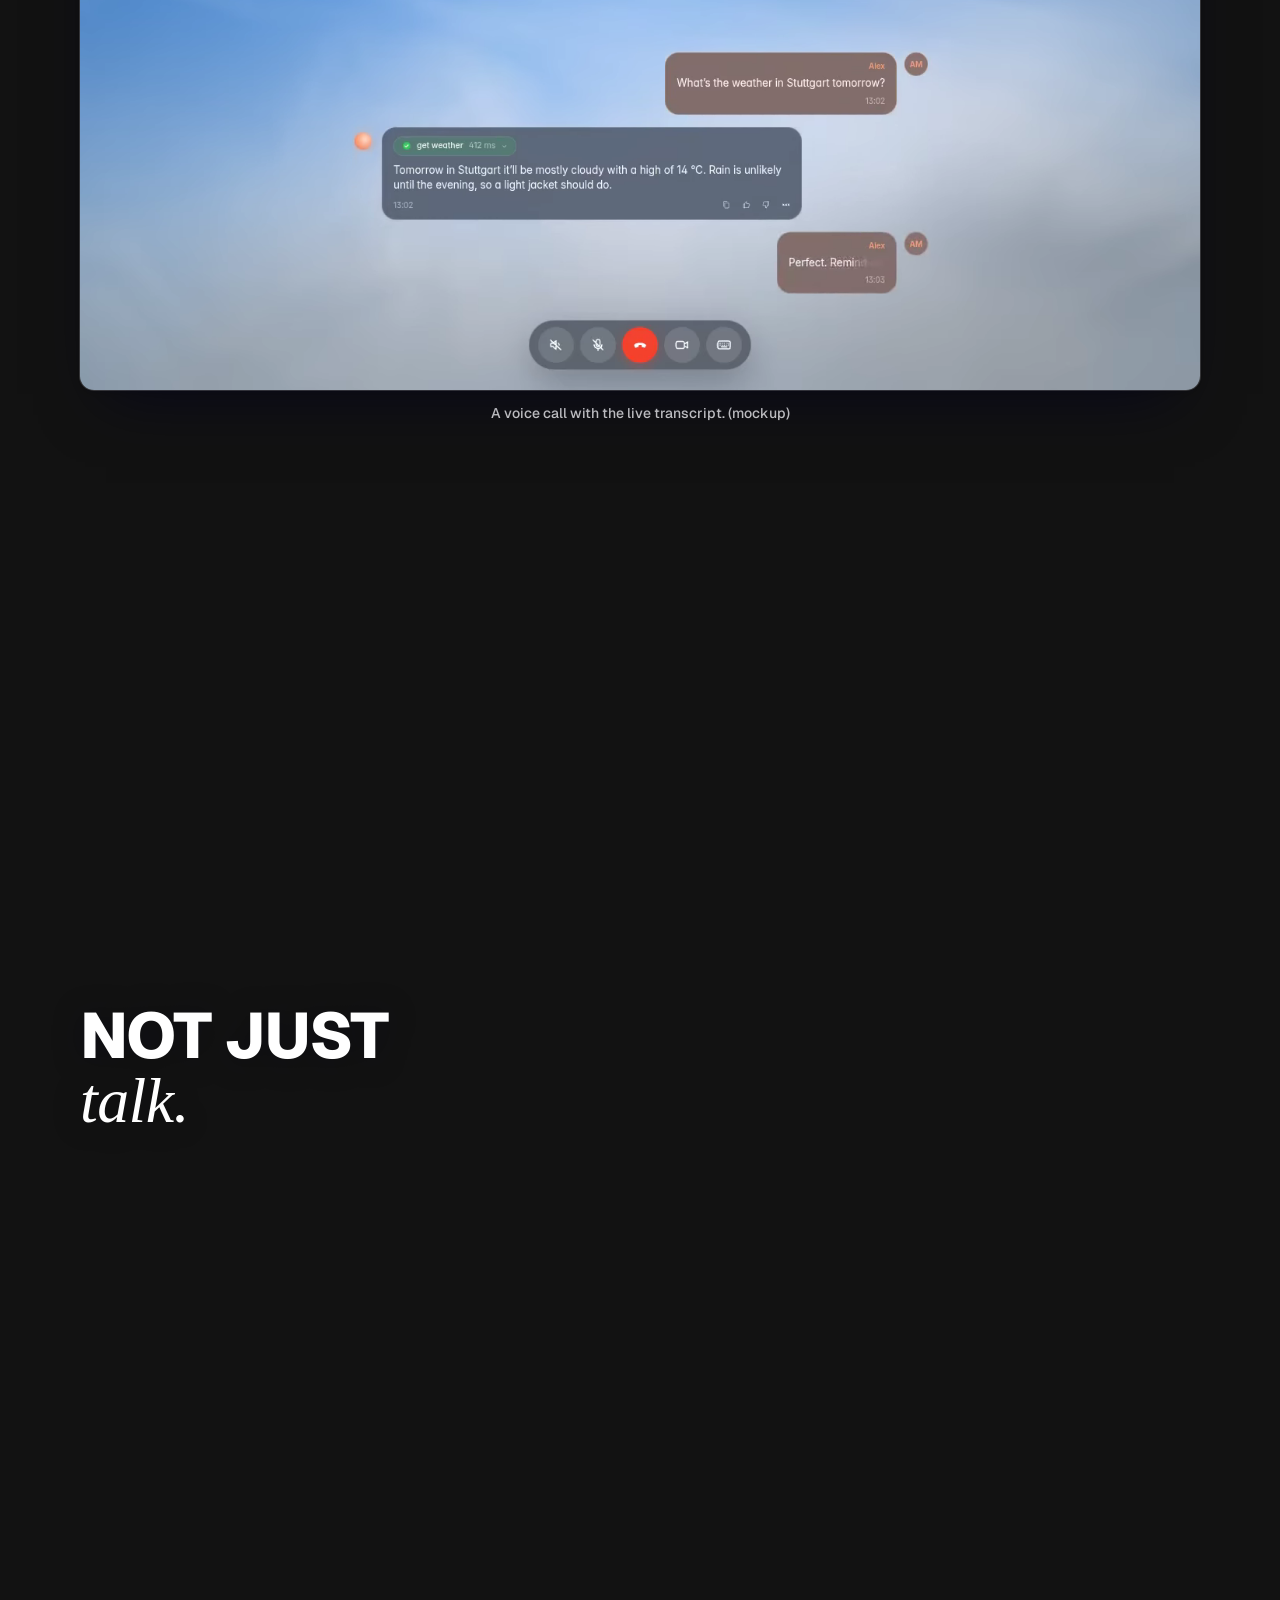
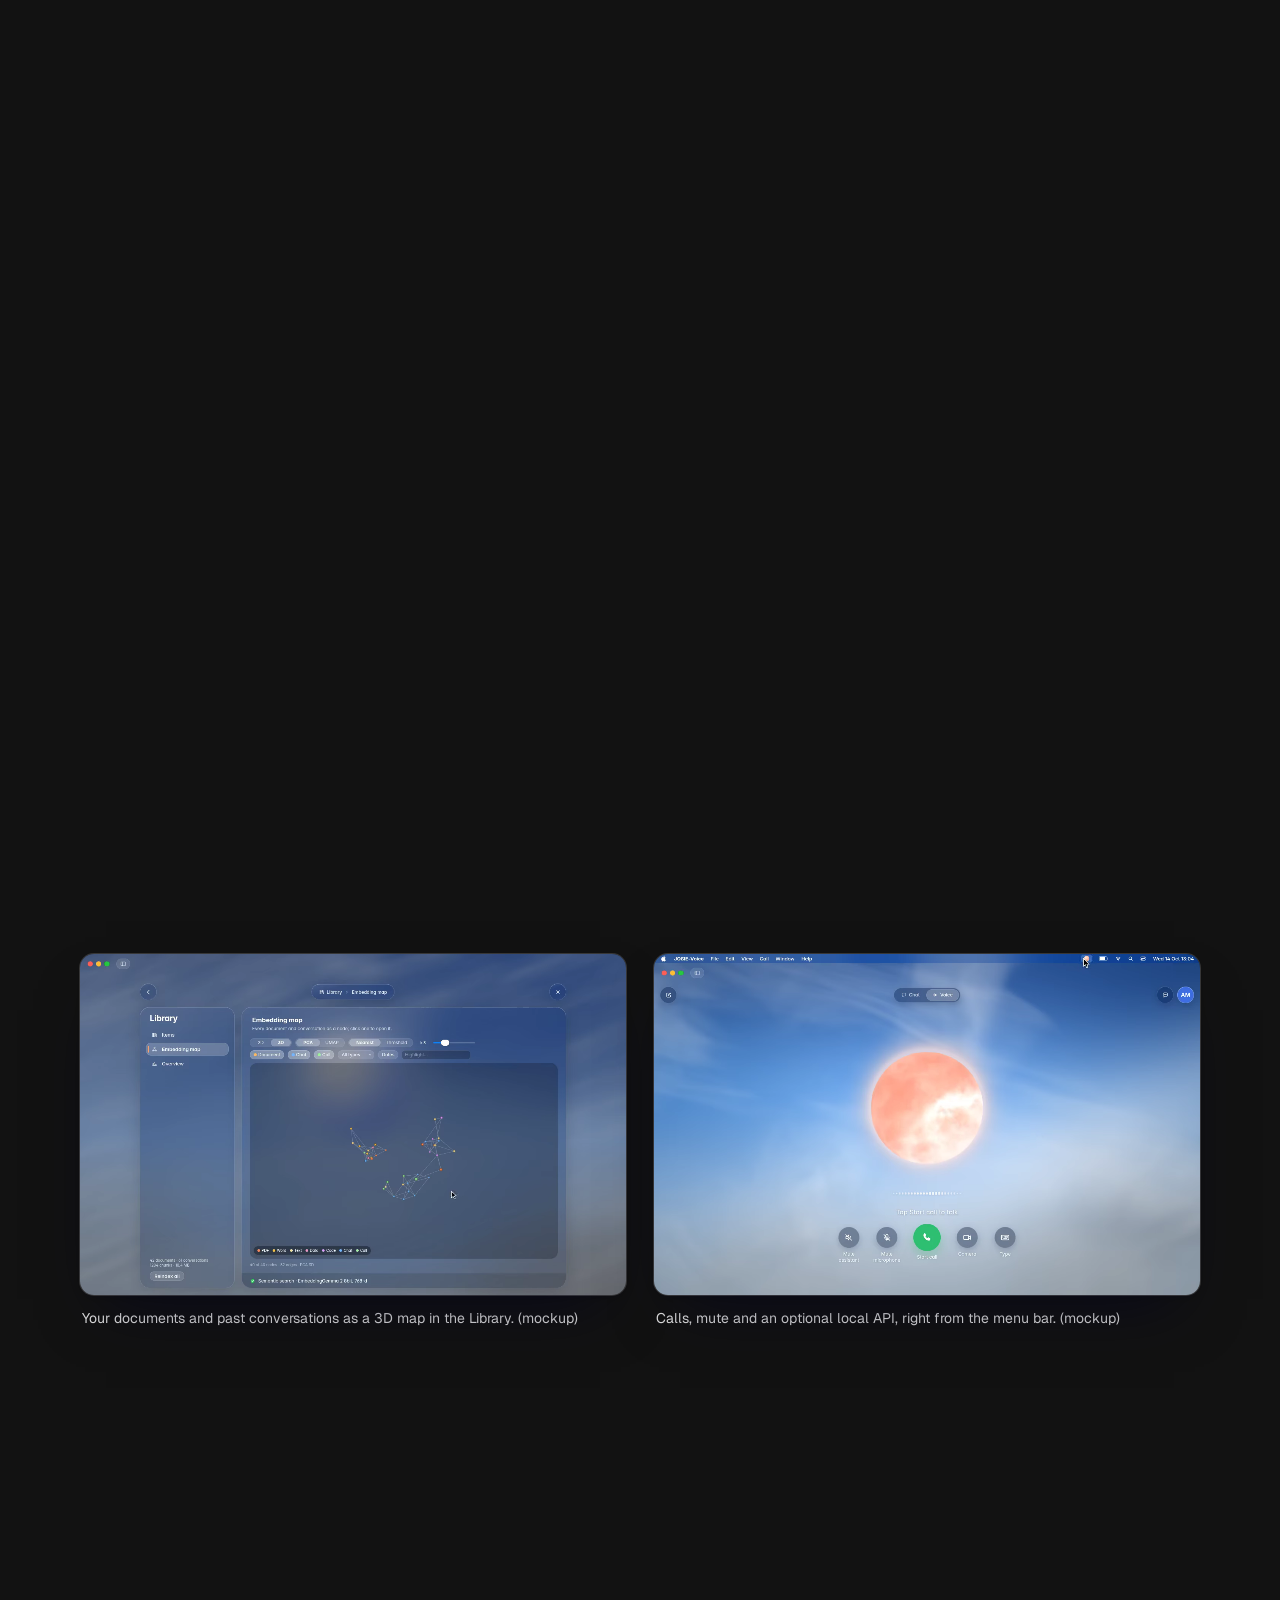
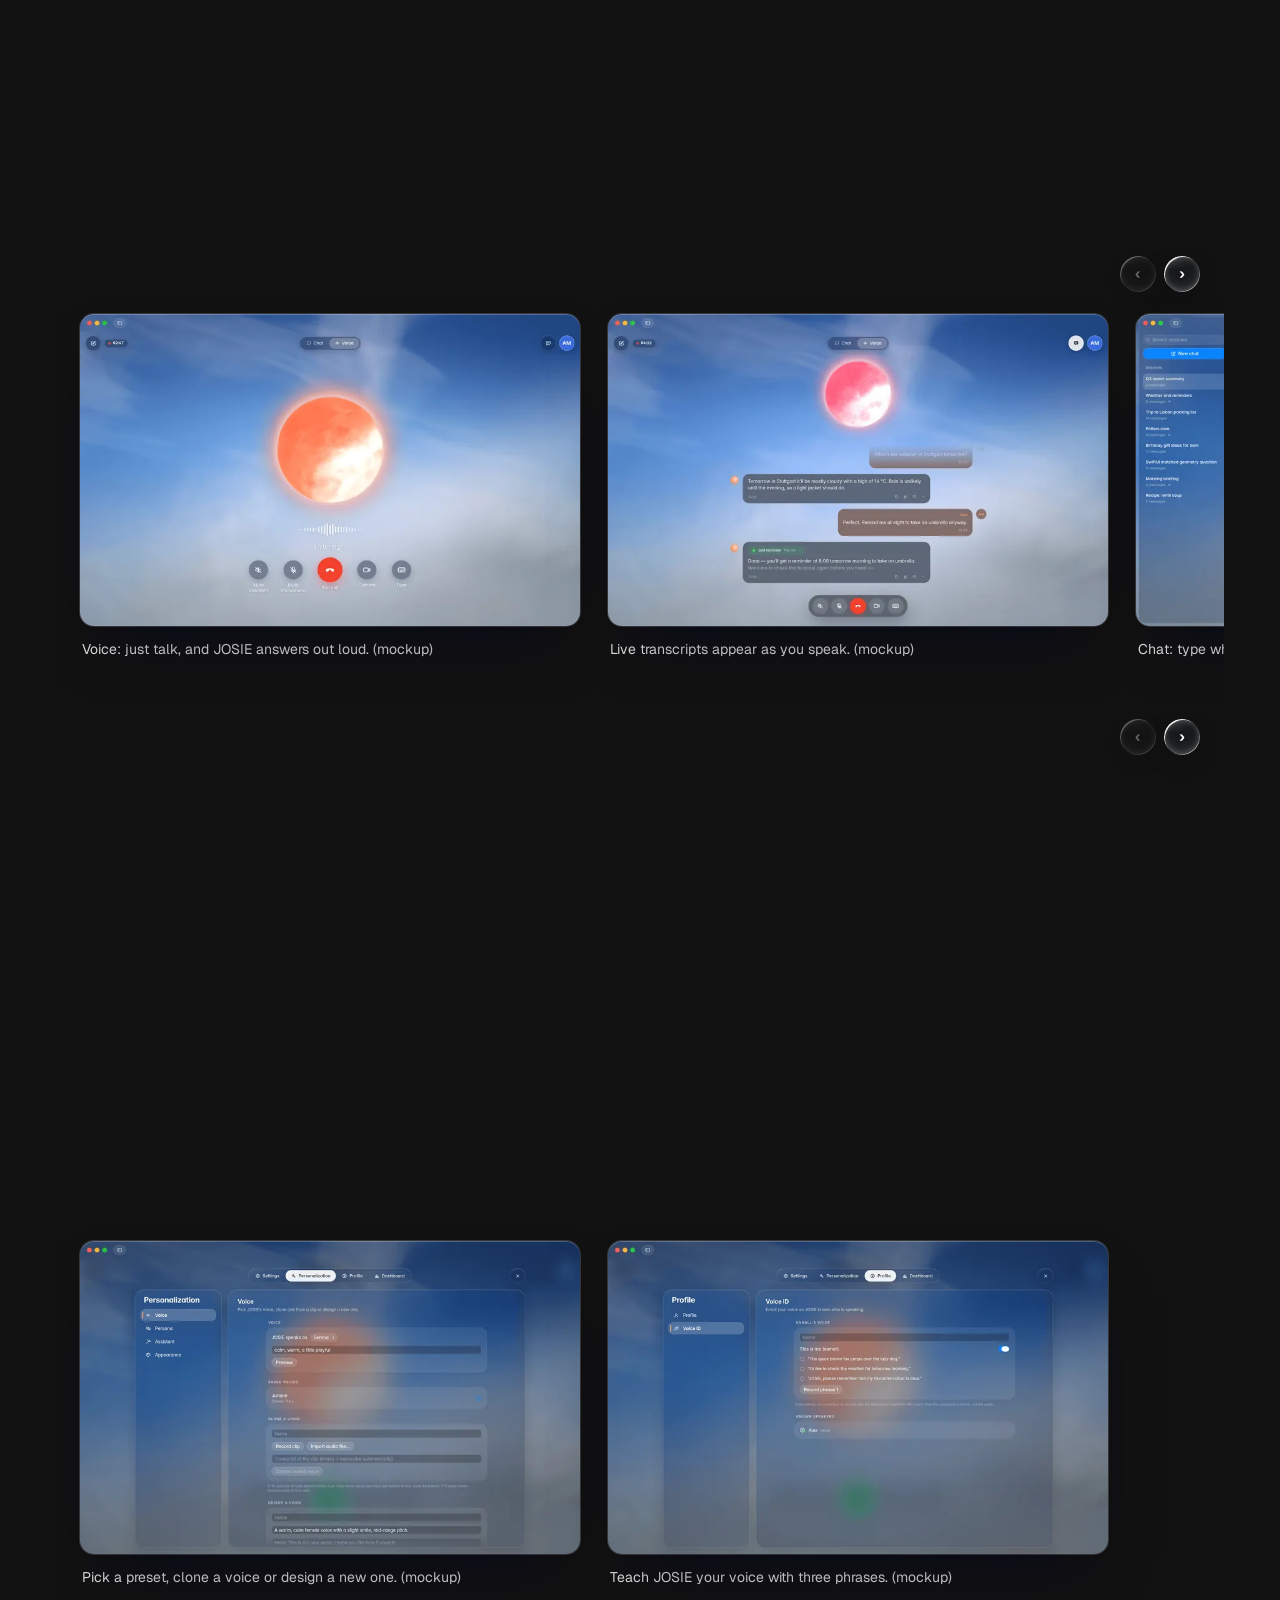
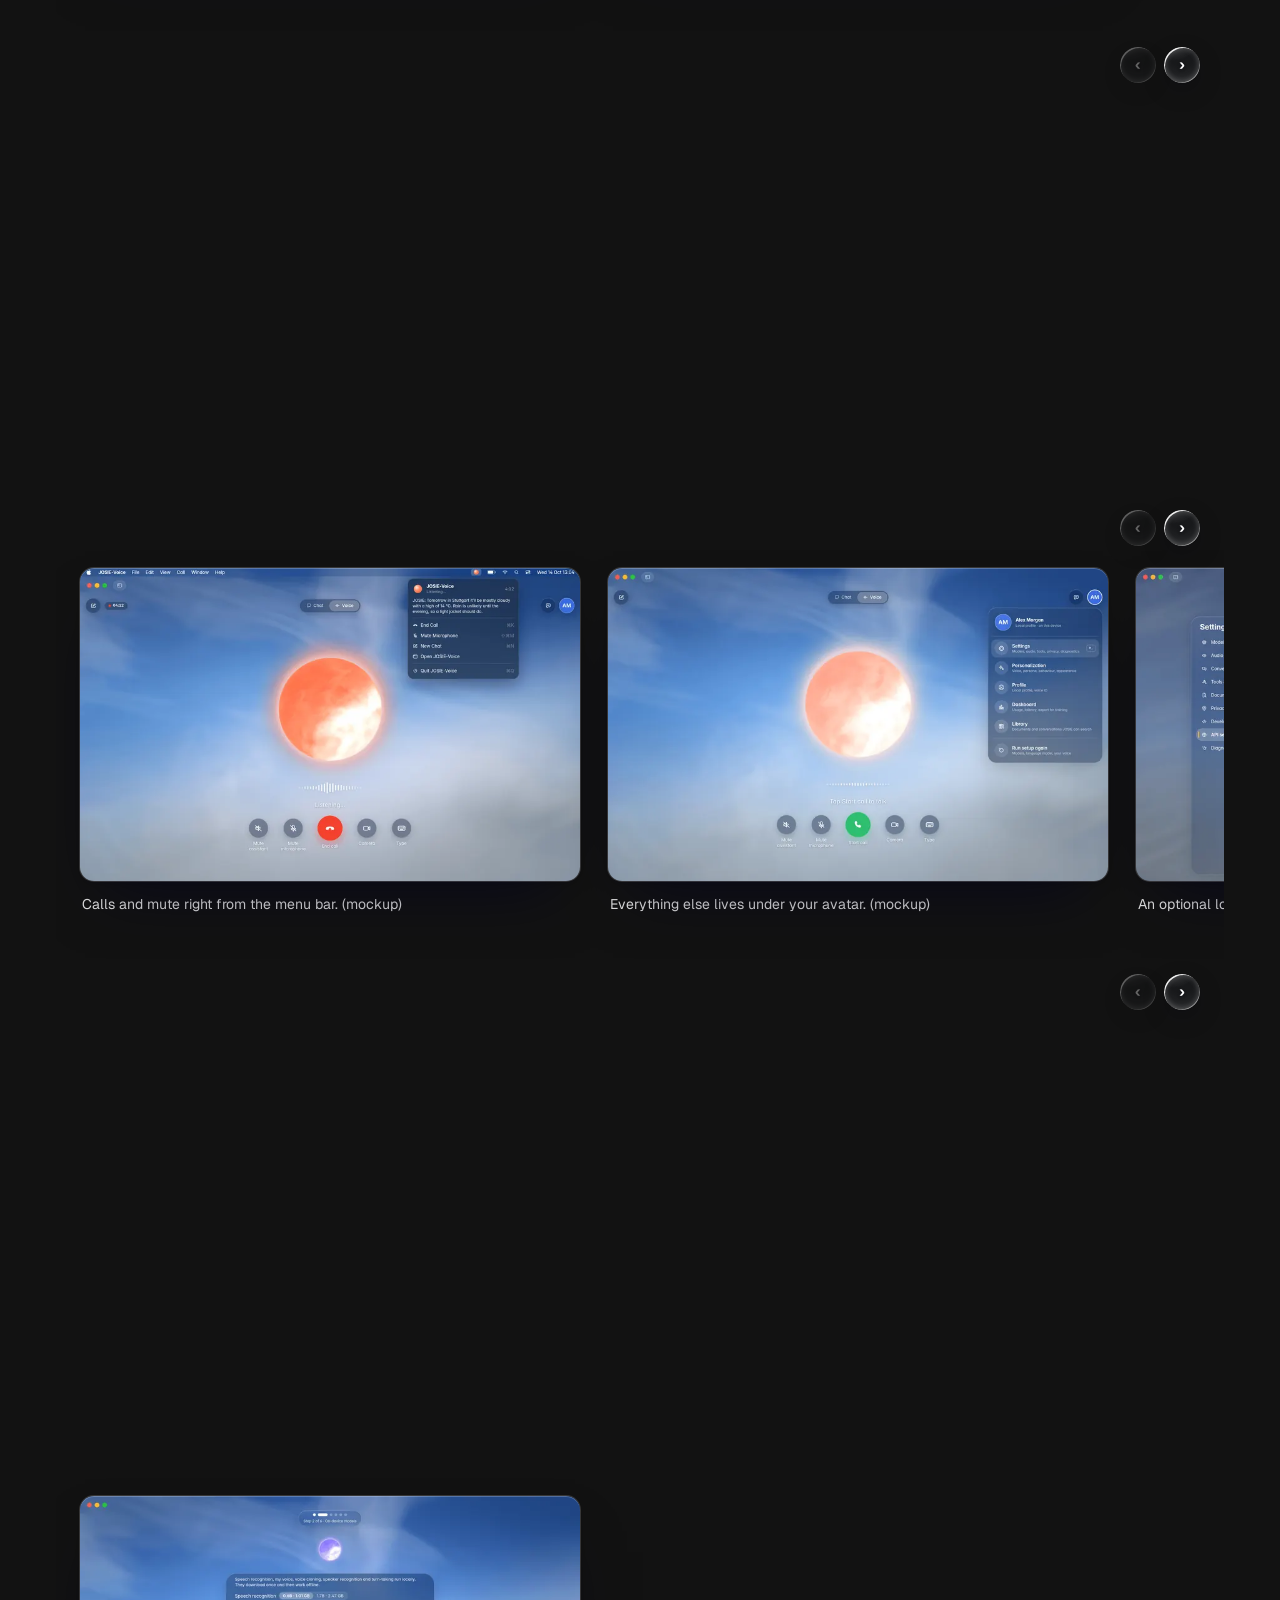
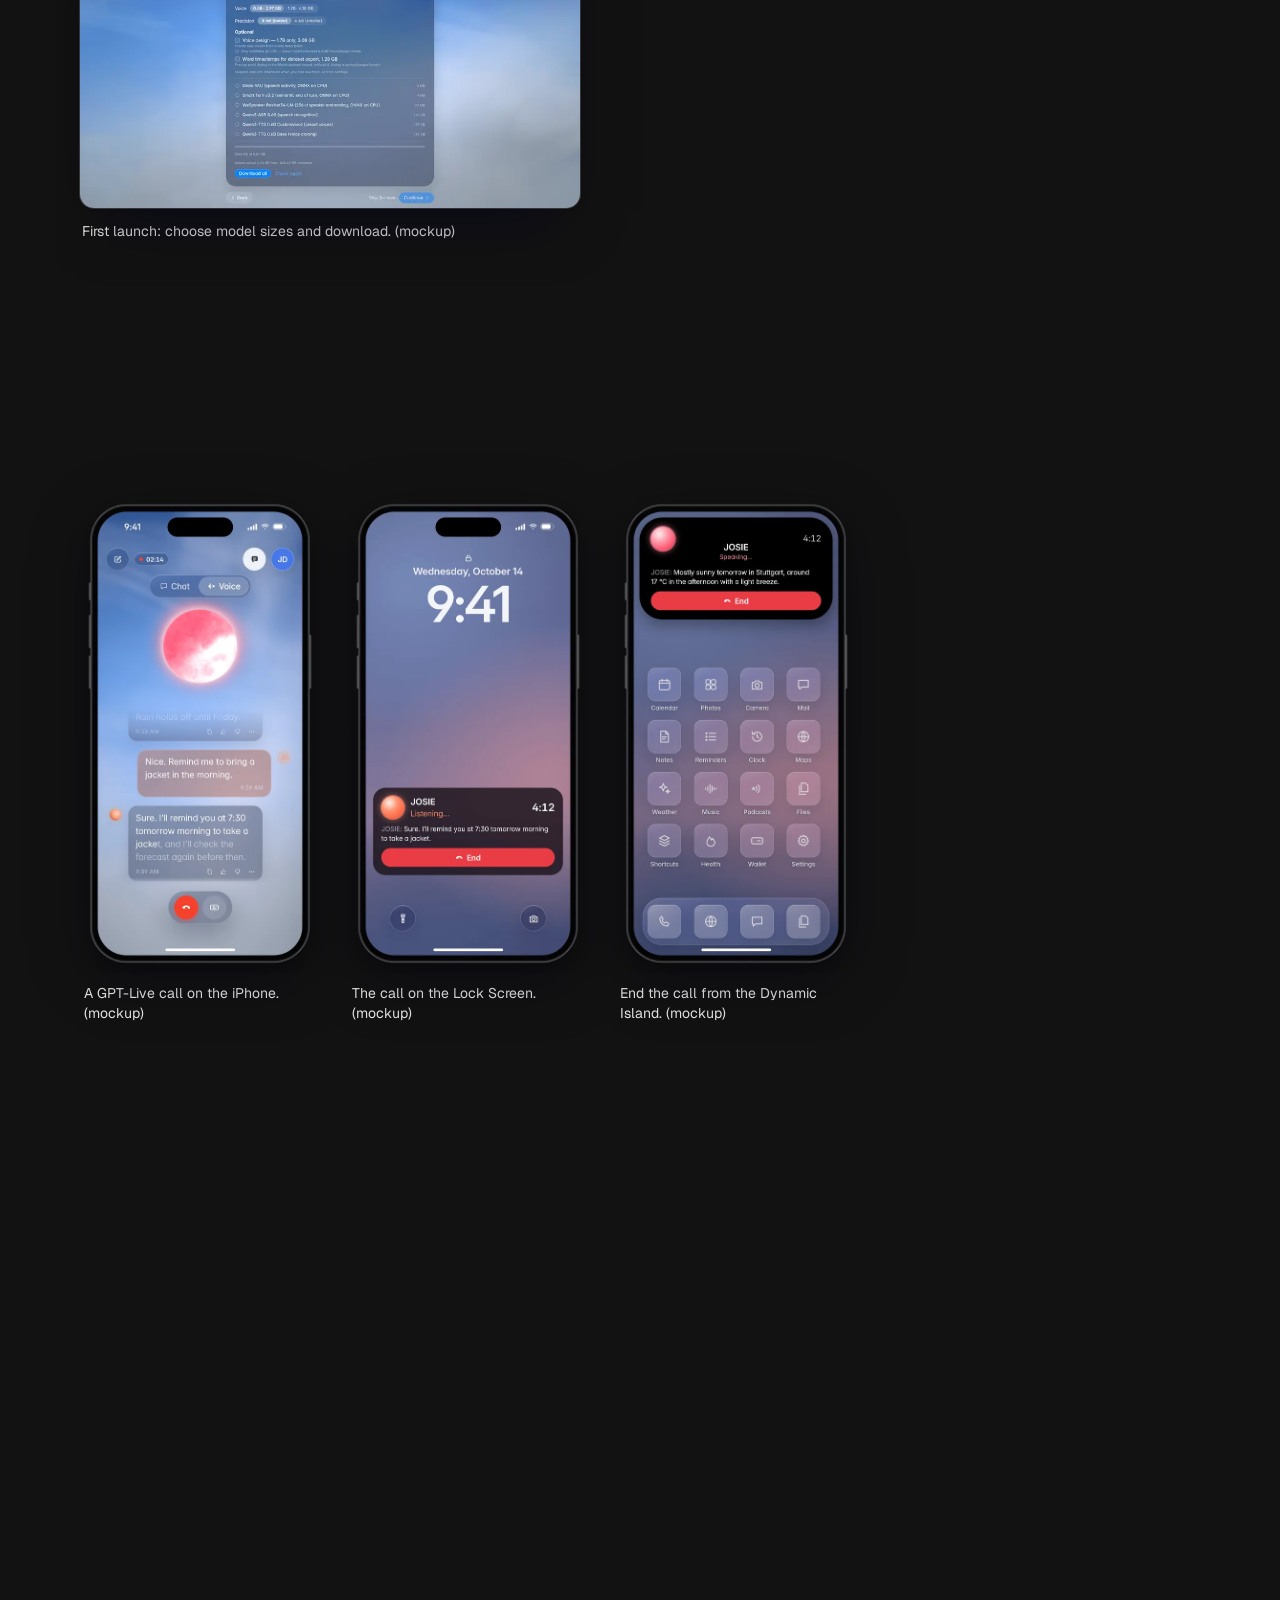
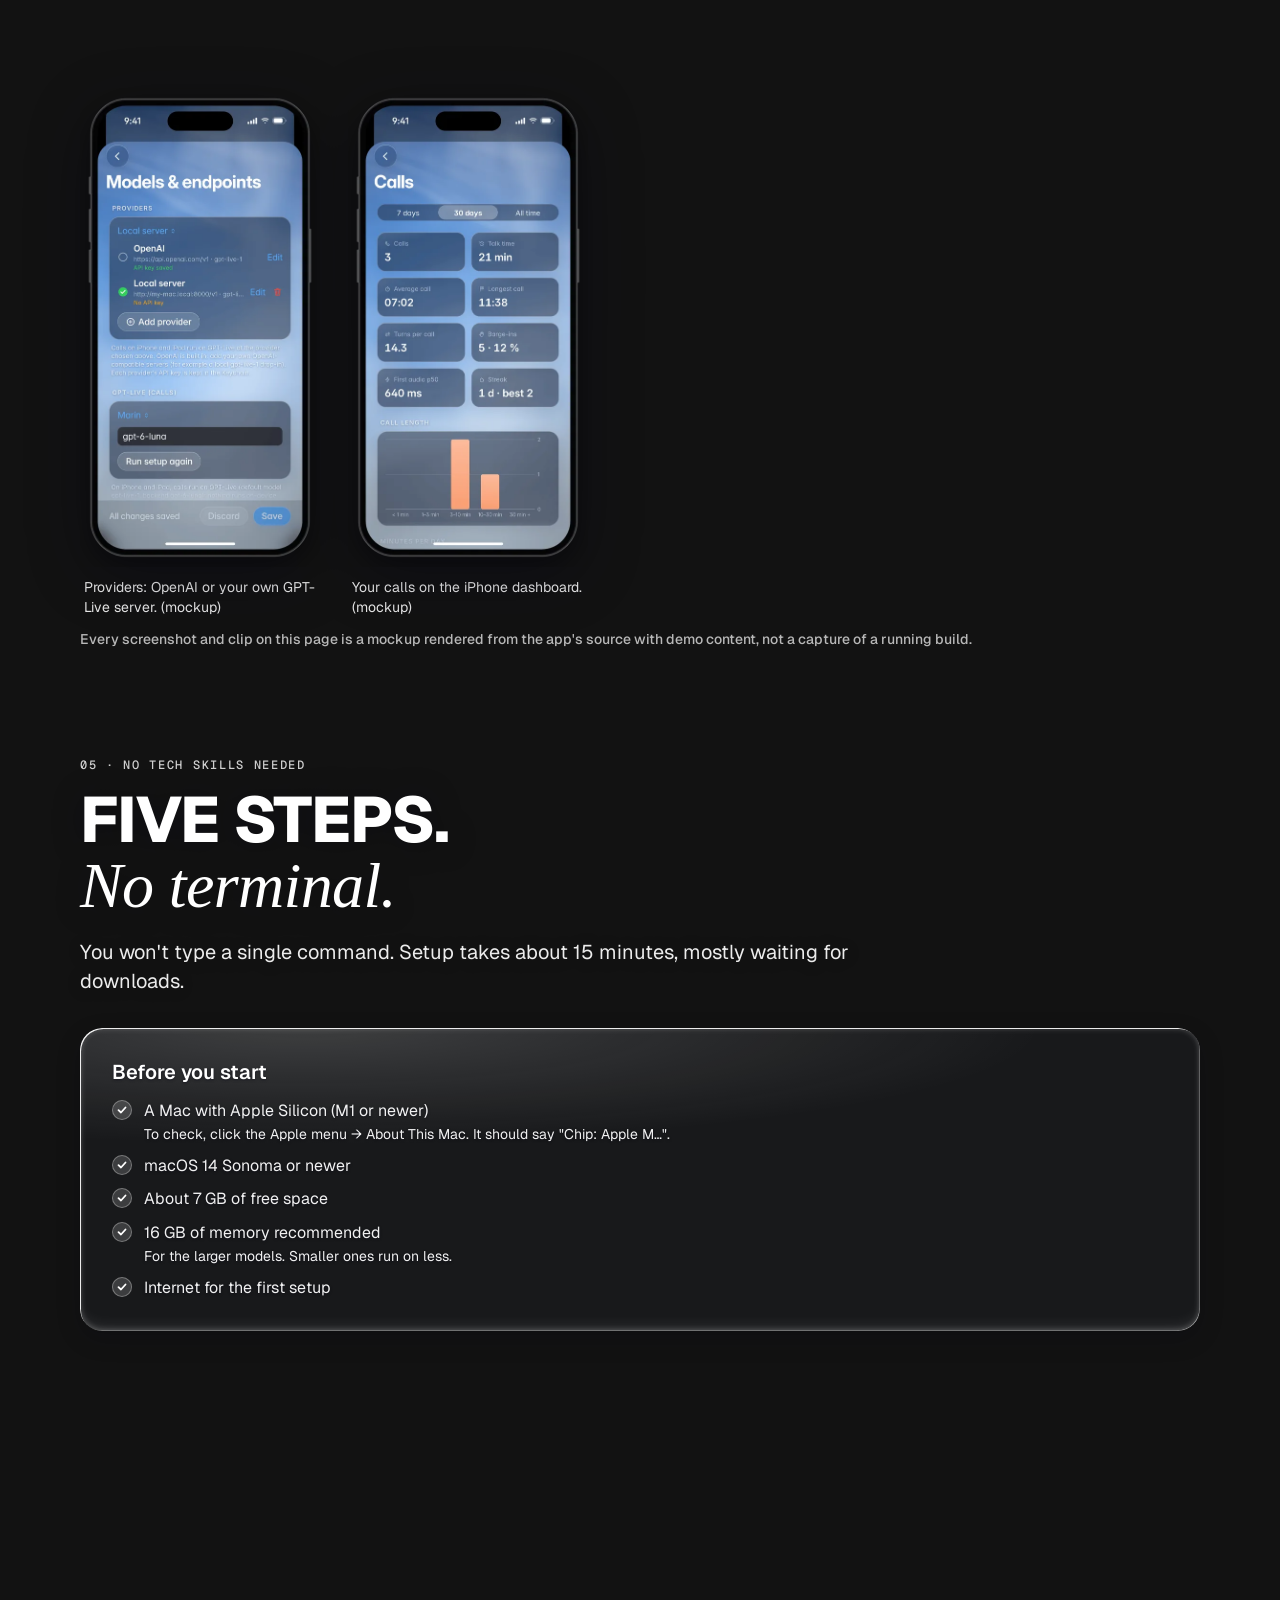
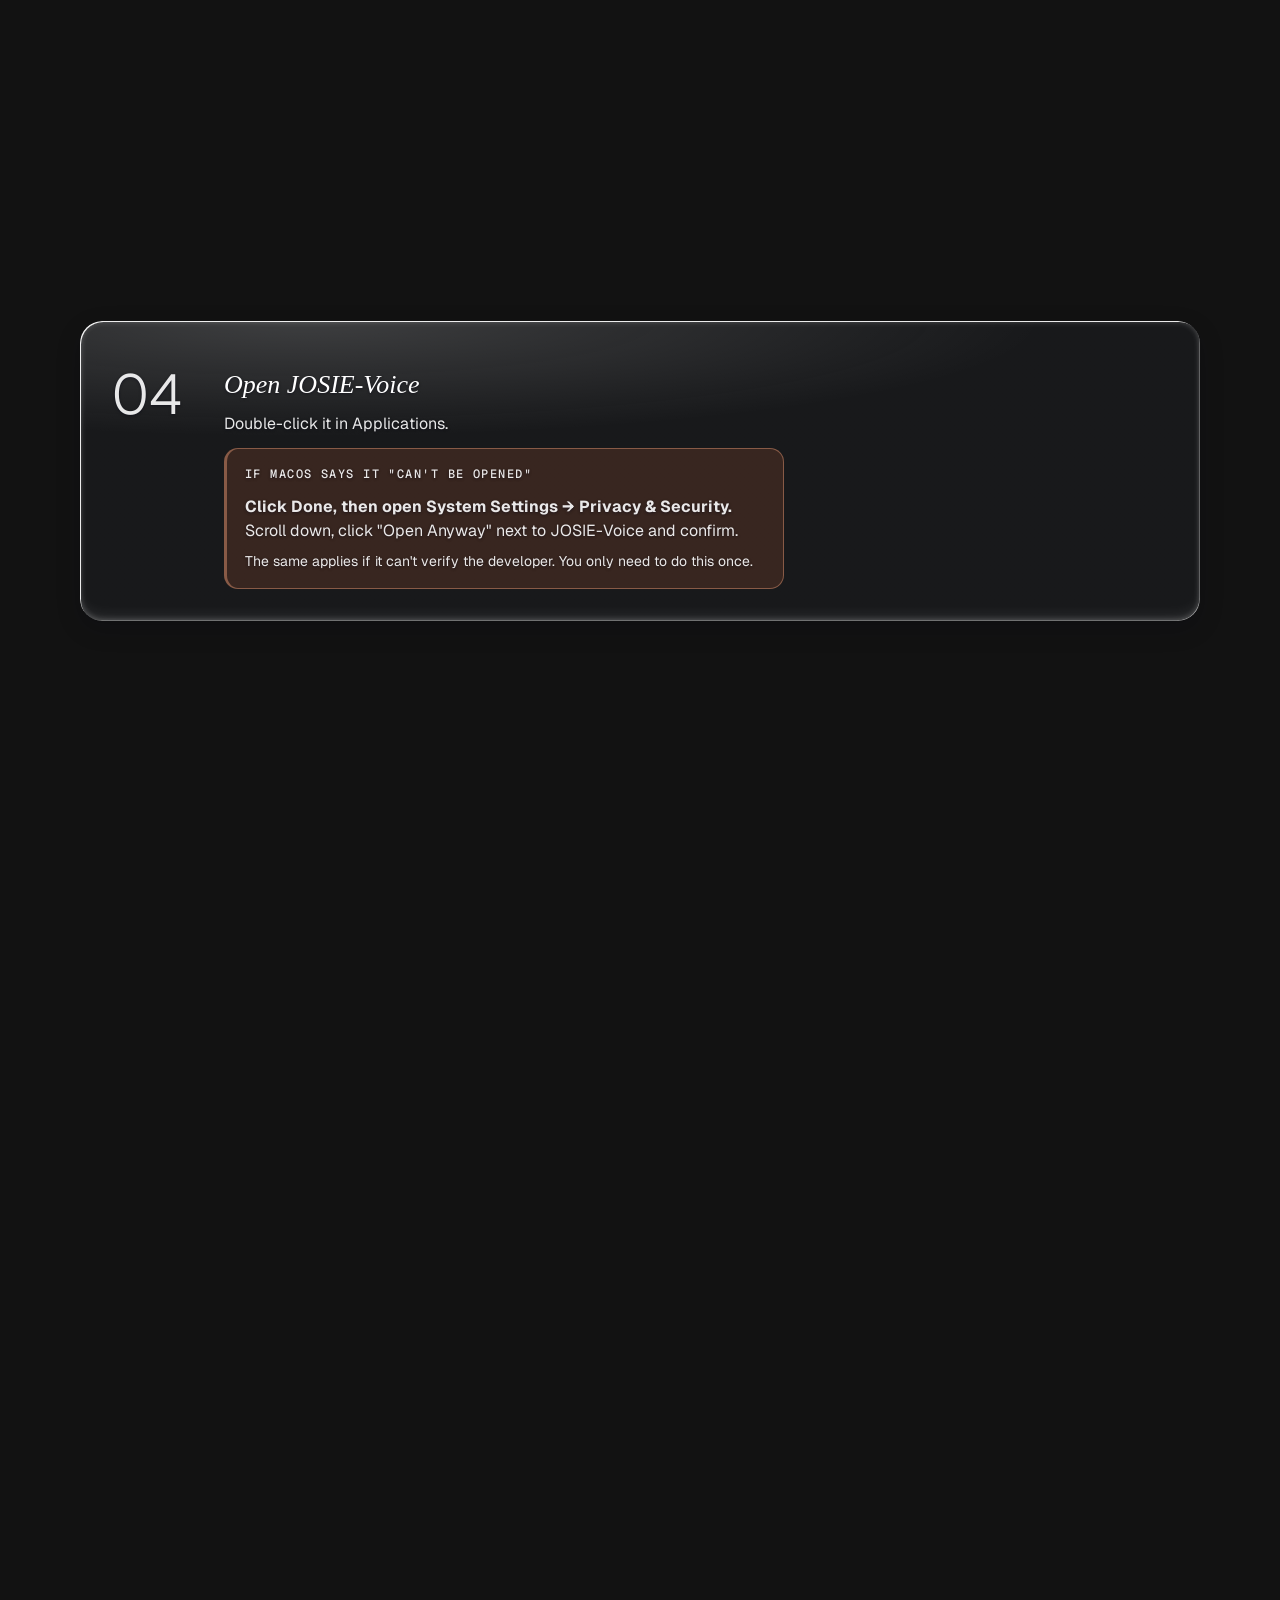
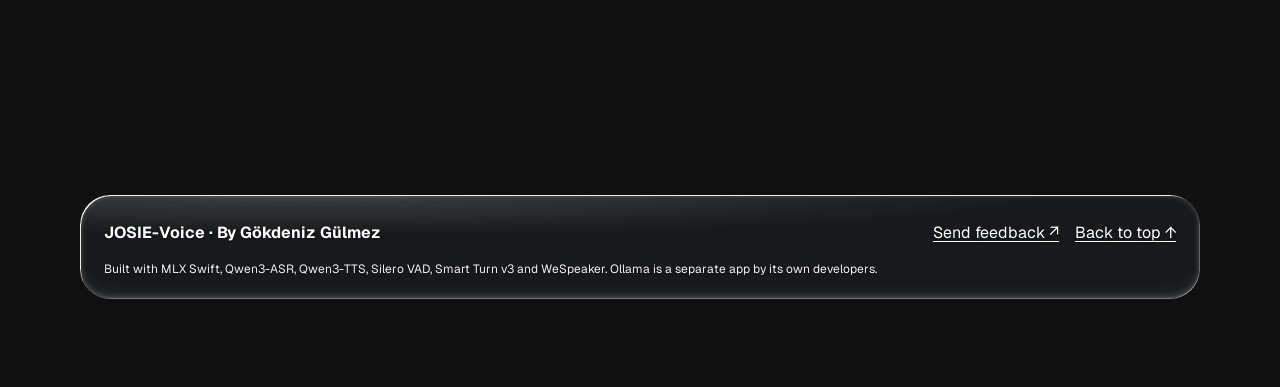
==== commit a9c6adc0: "Site + README: refer to JOSIE as Josie or it, not she/her" ====
--- a/index.html
+++ b/index.html
@@ -315,7 +315,7 @@
 
         <section class="x-sec" id="features">
           <p class="x-eye x-reveal">03 · Features</p>
-          <h2 class="x-h x-reveal"><b>What it</b><i>can do.</i></h2>
+          <h2 class="x-h x-reveal"><b>What Josie</b><i>can do.</i></h2>
           <div class="x-grid">
             <article class="x-card x-glass x-reveal"><span class="x-num">01</span><svg viewBox="0 0 24 24" aria-hidden="true"><path d="M4 5h16v10H9l-5 4z"/><path d="M8 10h.01M12 10h.01M16 10h.01"/></svg><h3>Real conversation</h3><p>Knows when you've finished talking. Interrupt Josie just by speaking.</p></article>
             <article class="x-card x-glass x-reveal"><span class="x-num">02</span><svg viewBox="0 0 24 24" aria-hidden="true"><path d="M3 12h2M7 8v8M11 5v14M15 9v6M19 7v10"/></svg><h3>Knows your voice</h3><p>Learns you from three short phrases and tells people apart.</p></article>
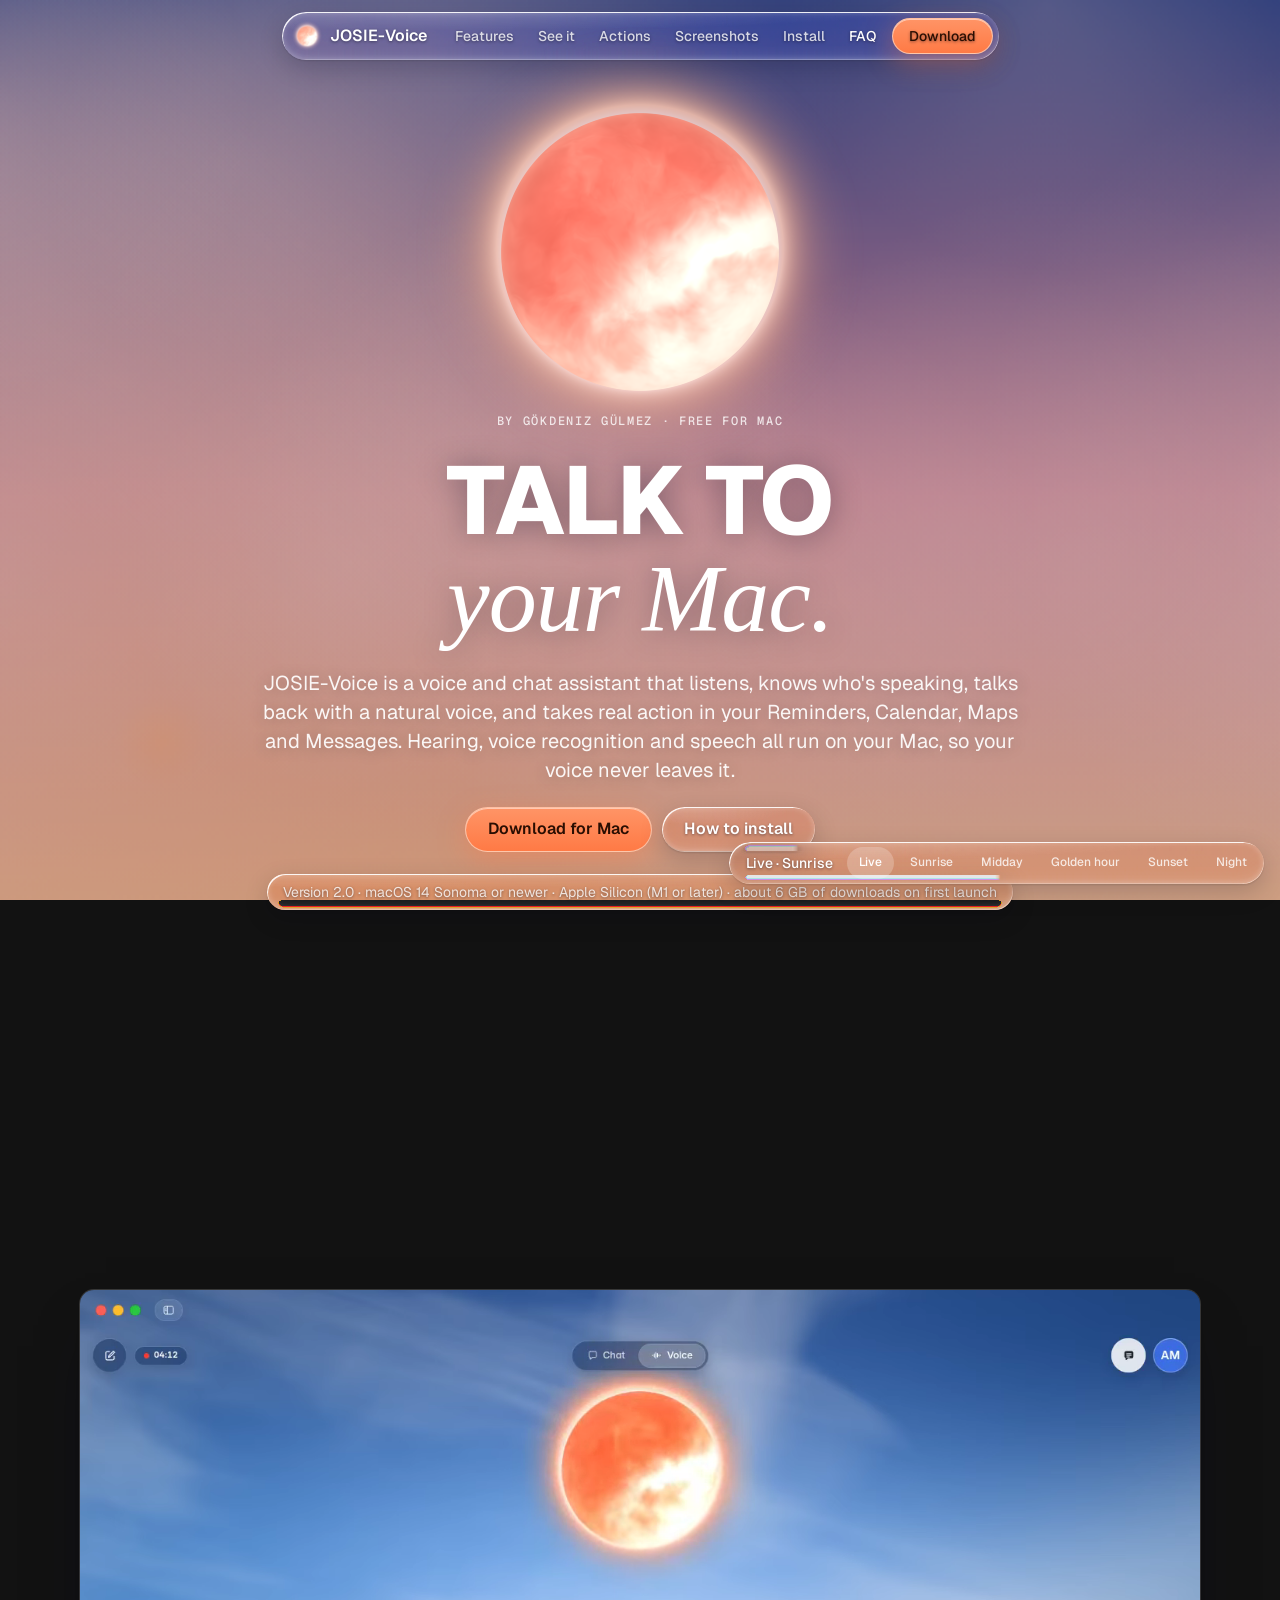
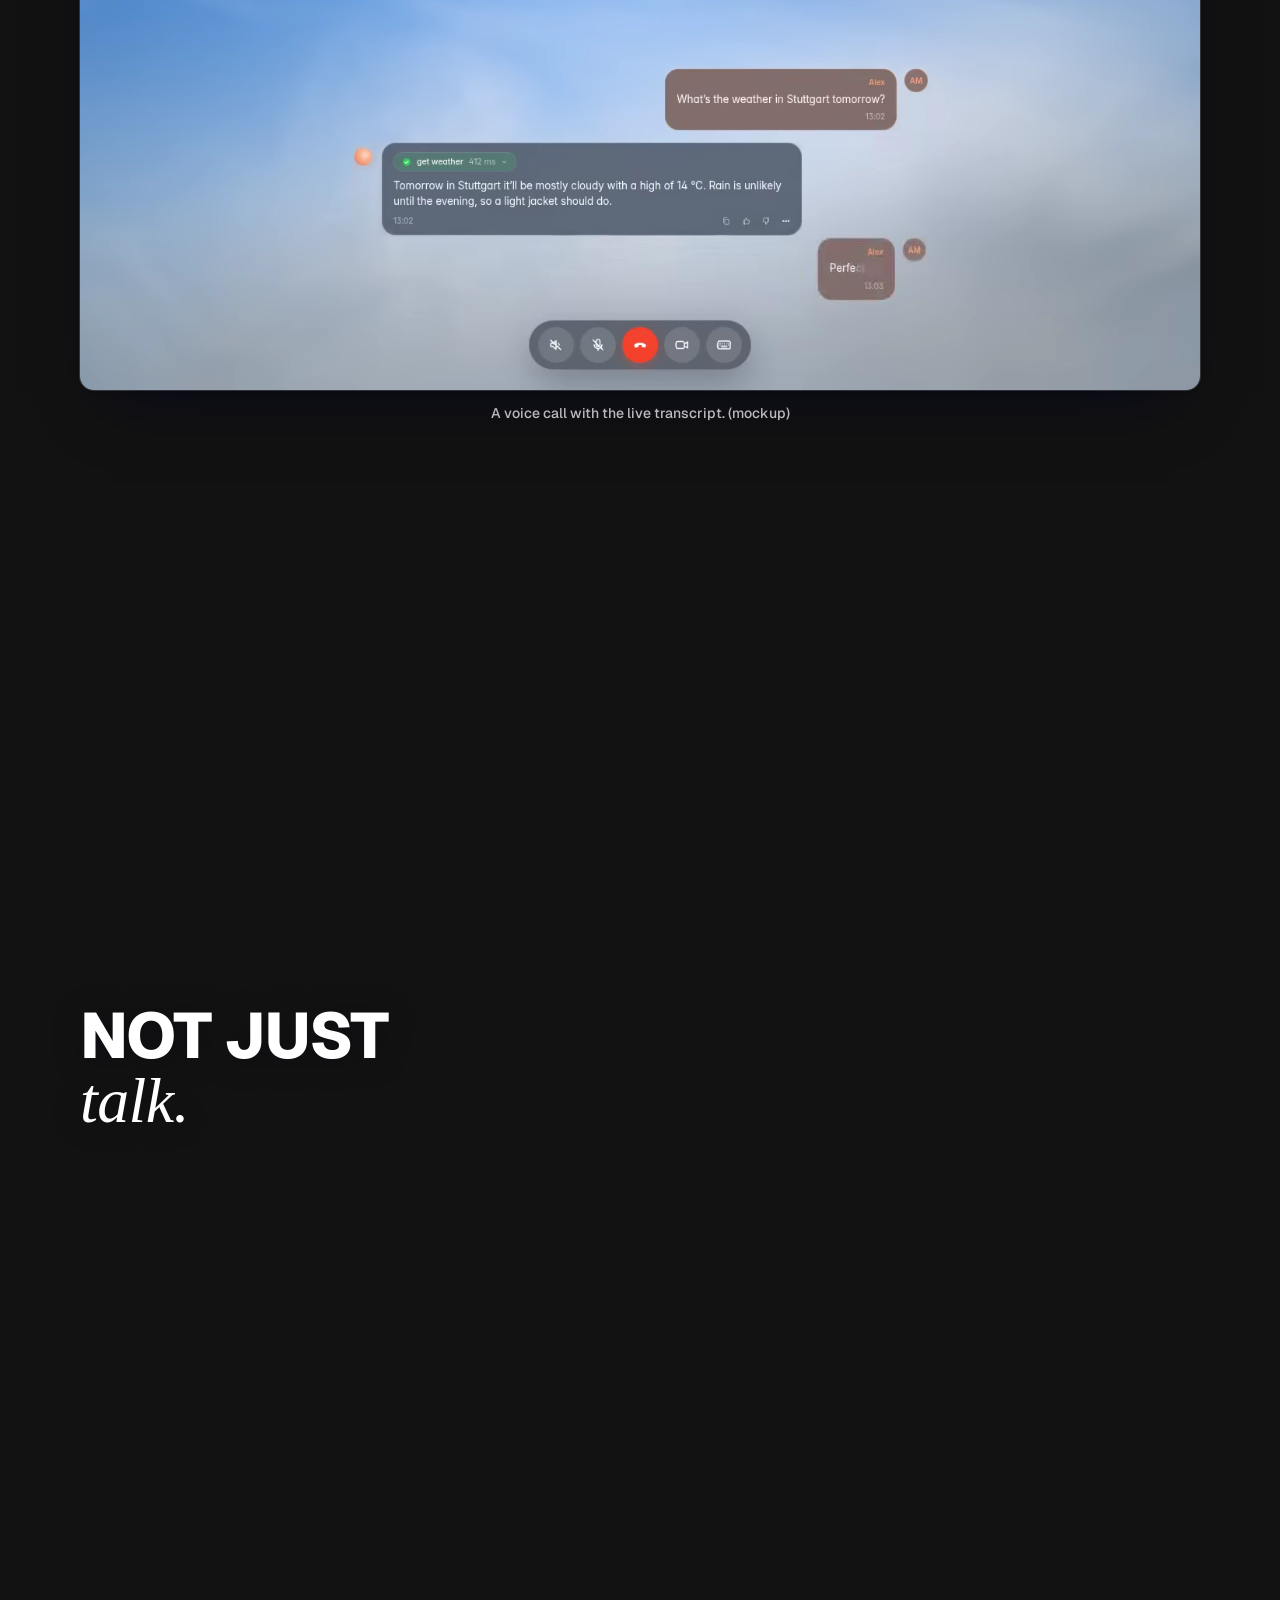
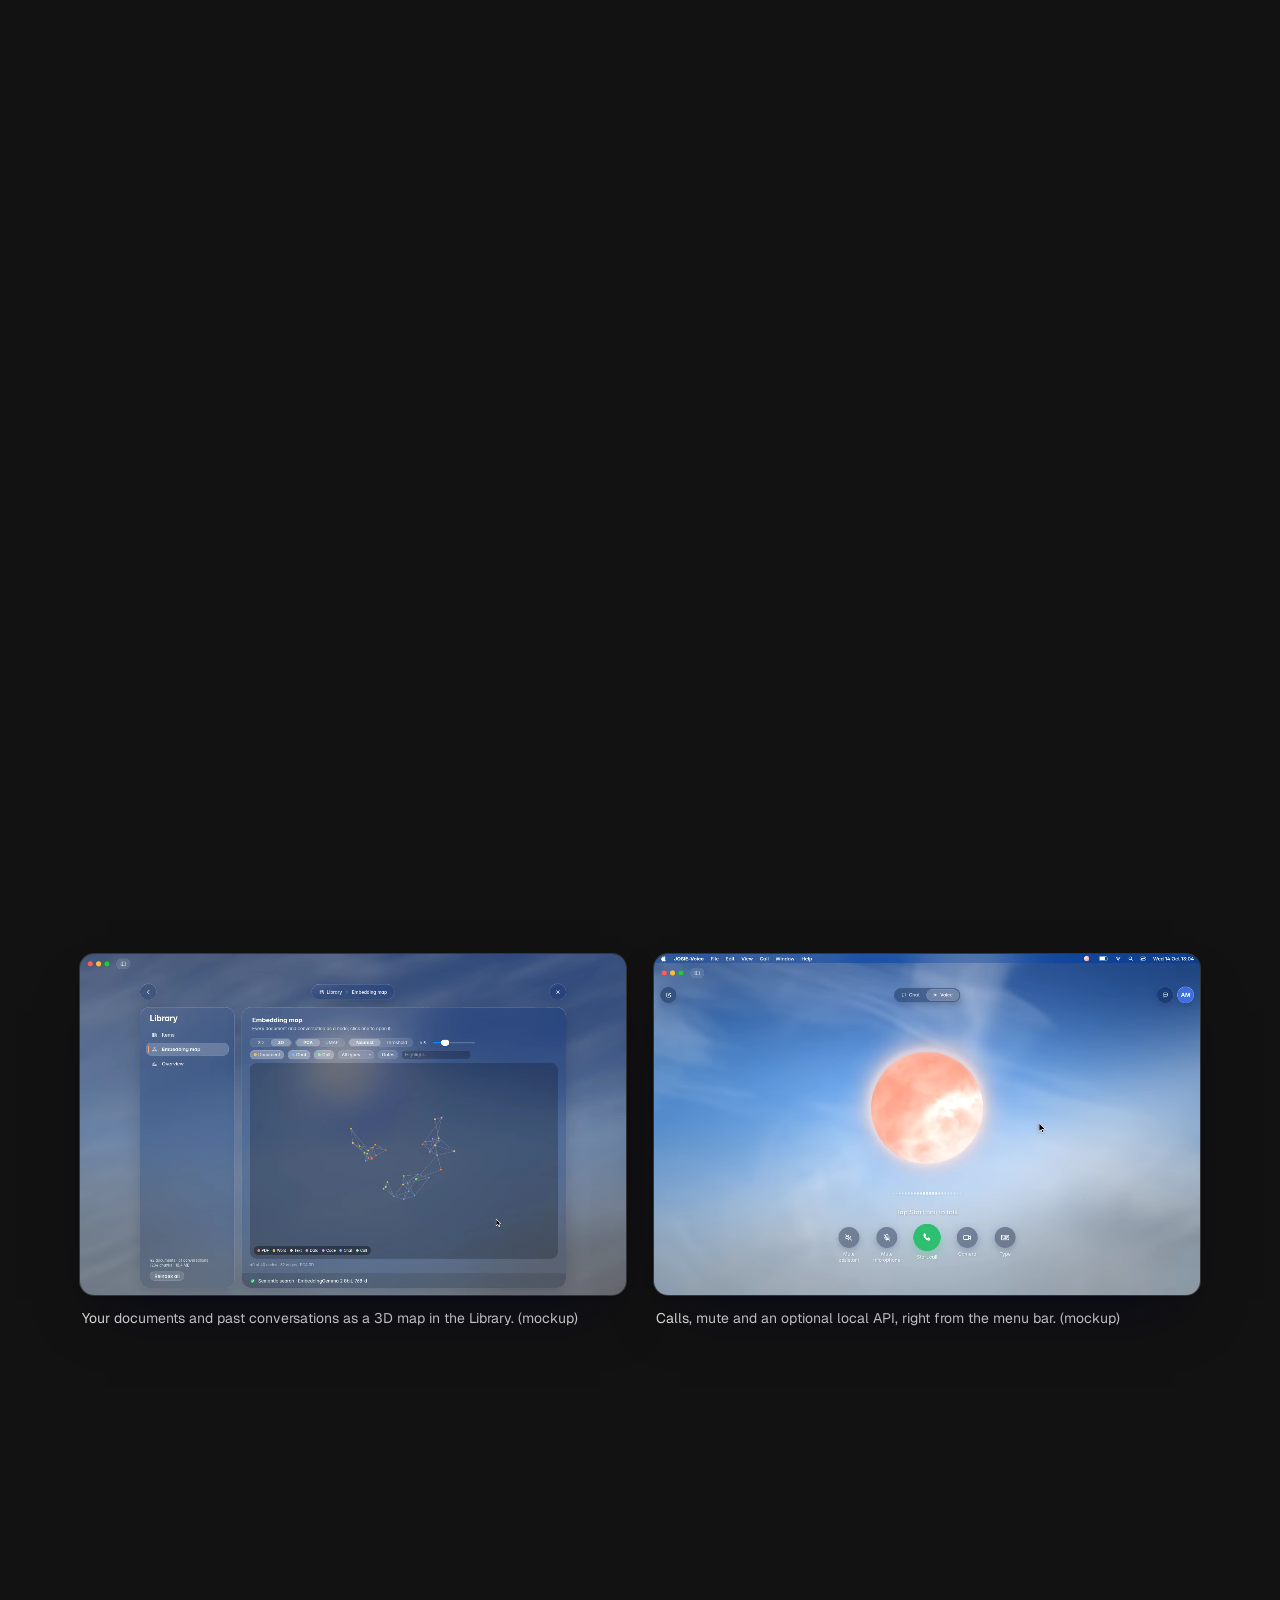
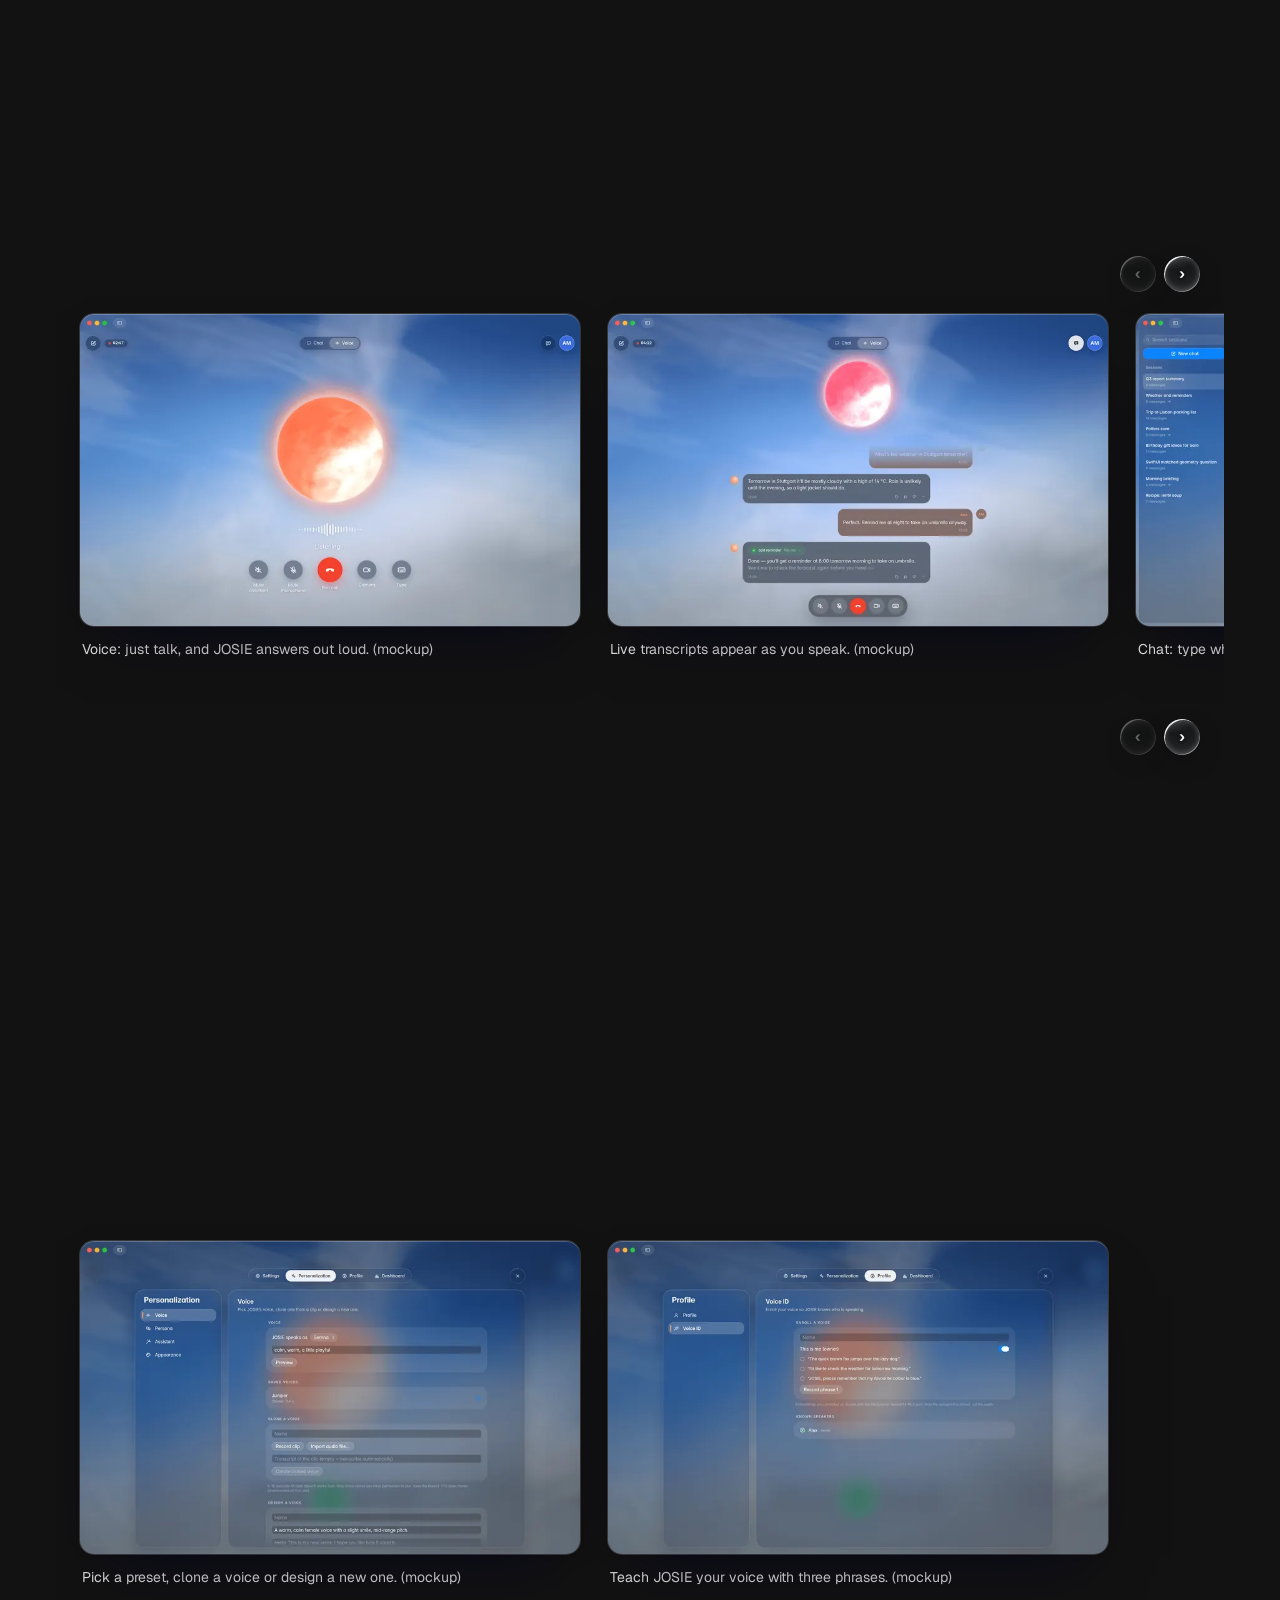
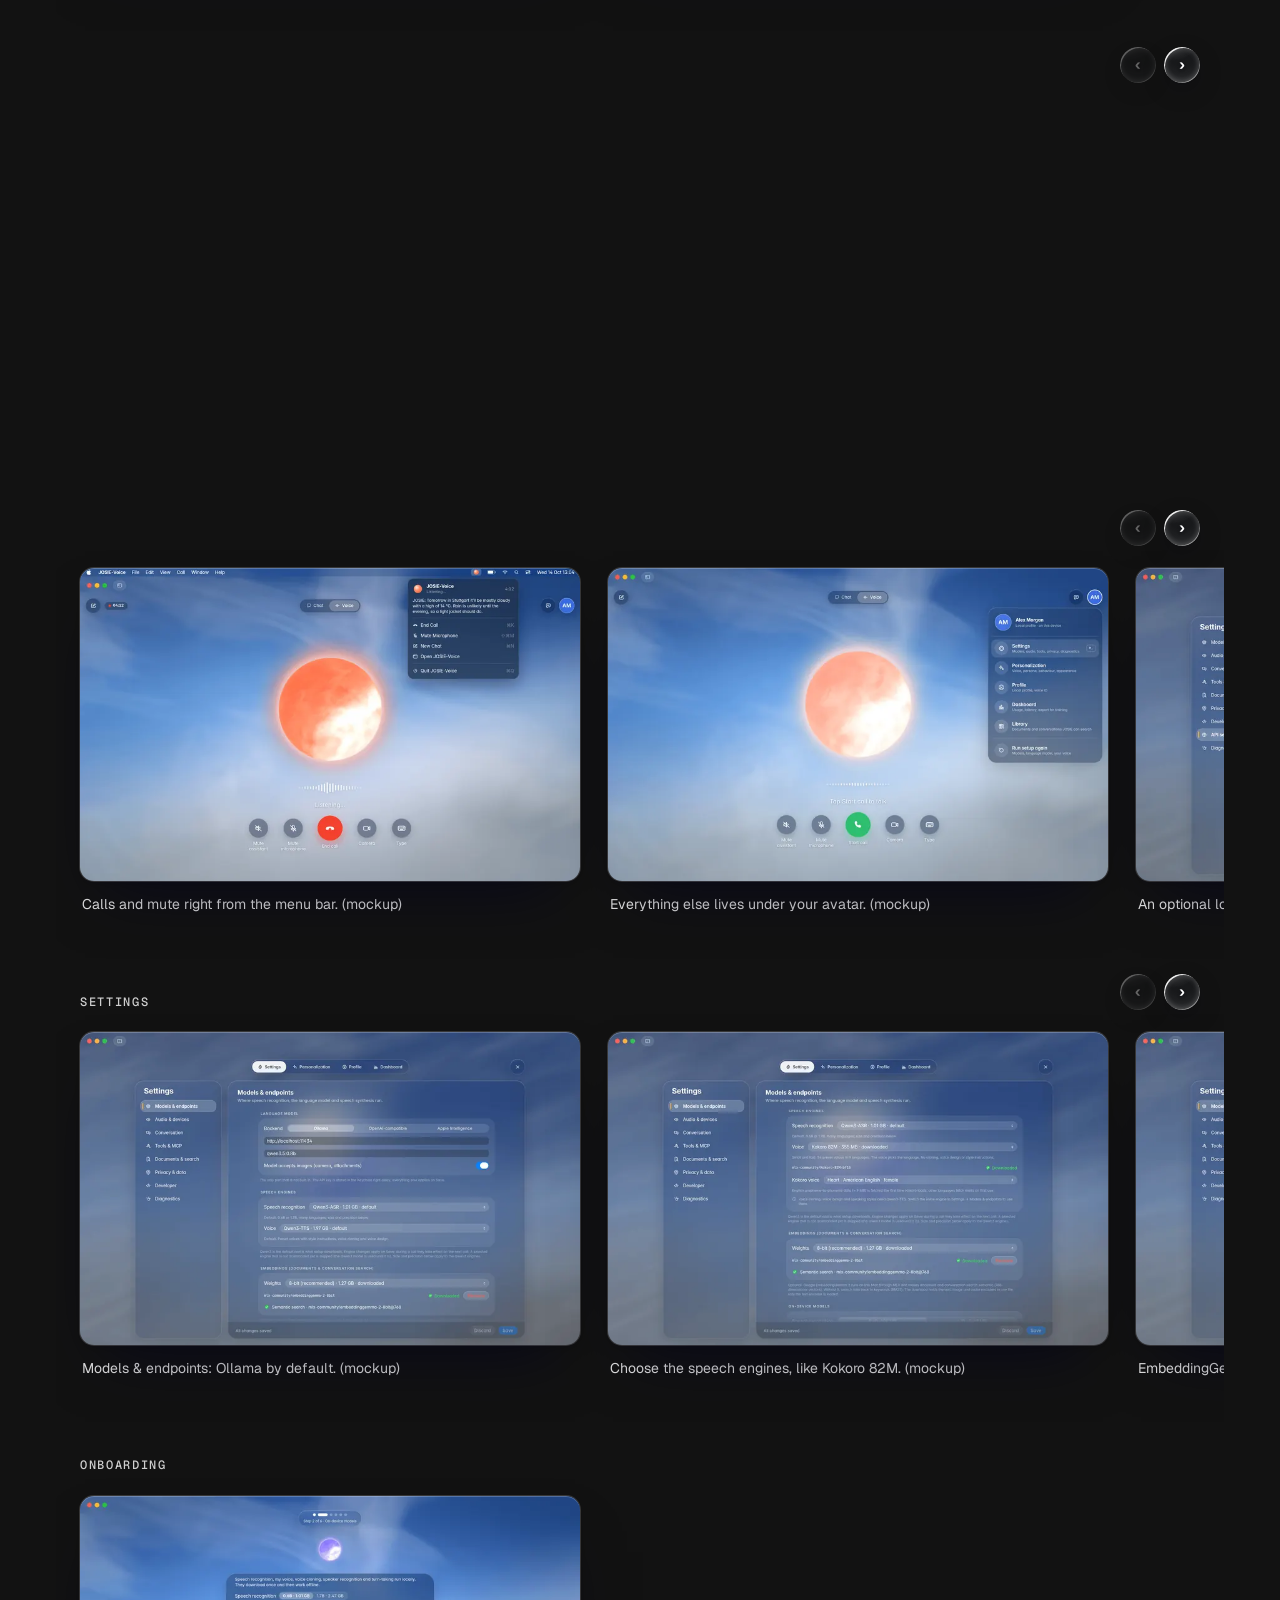
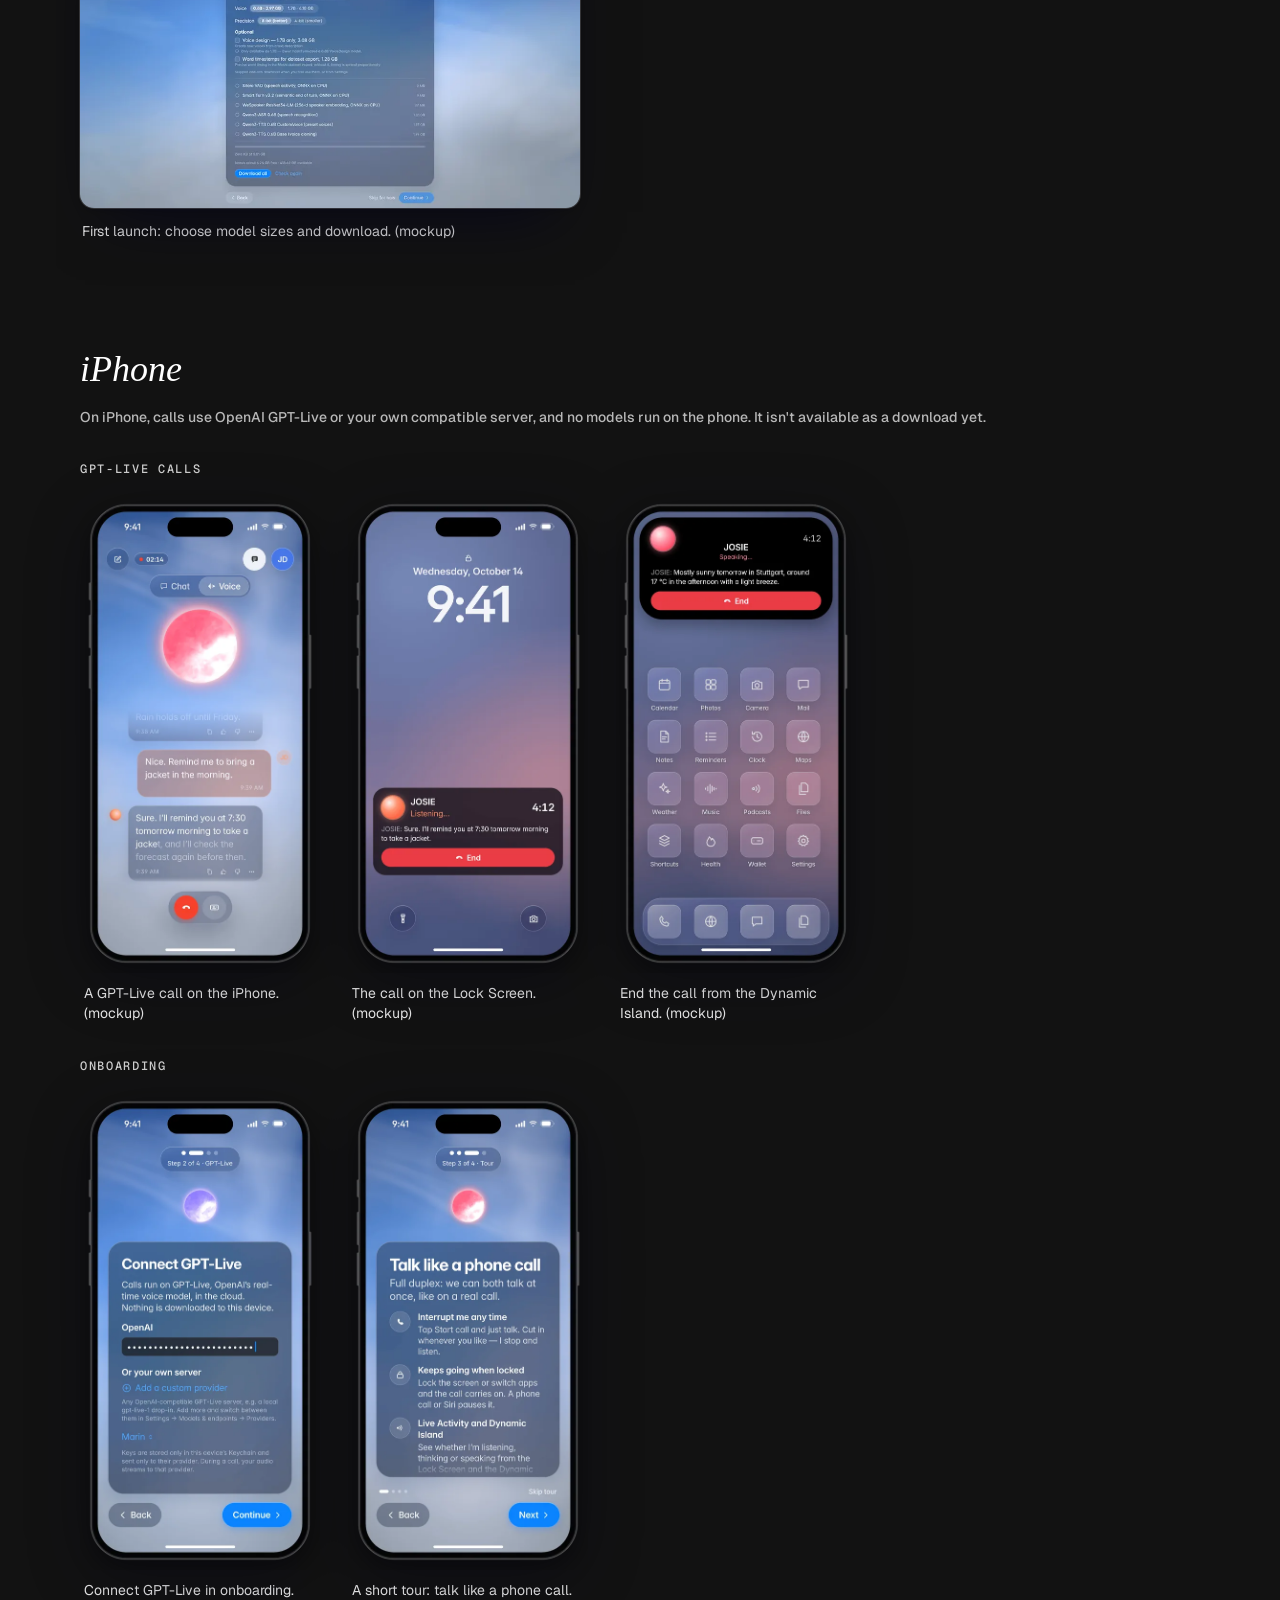
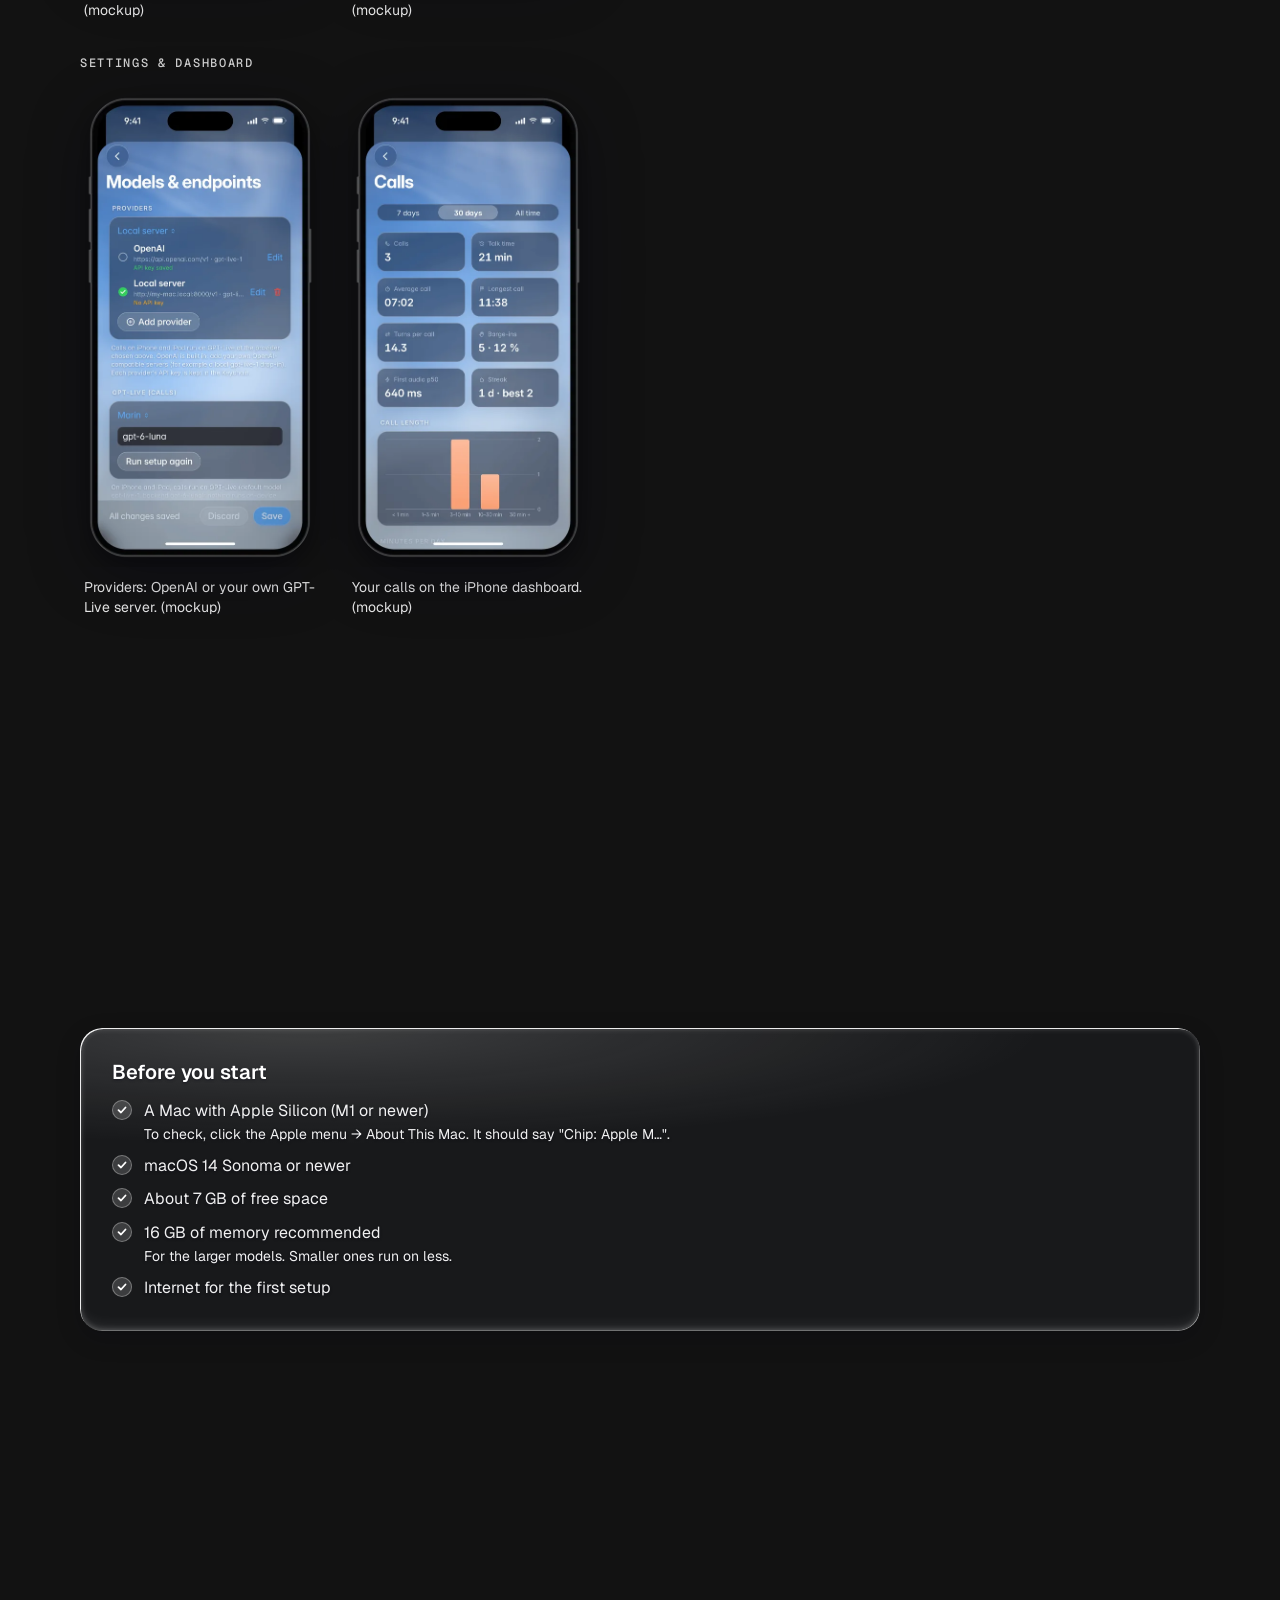
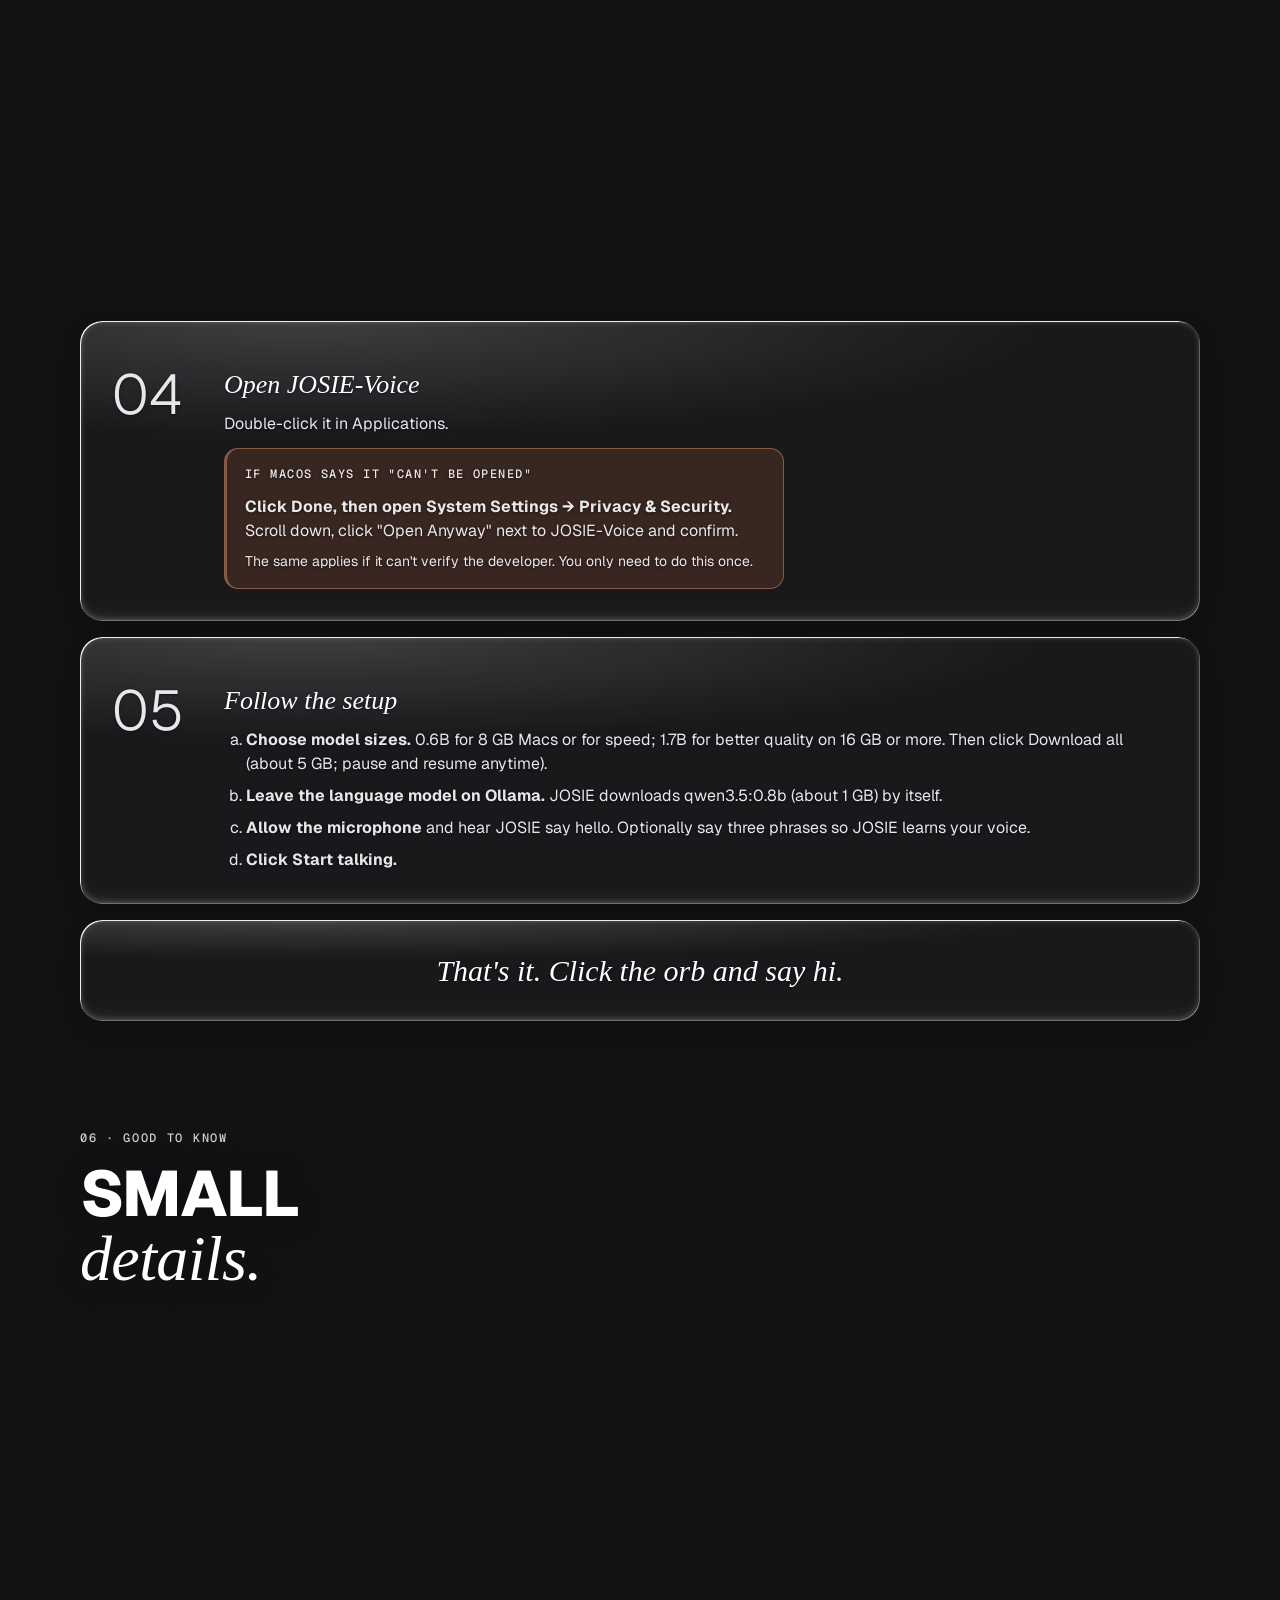
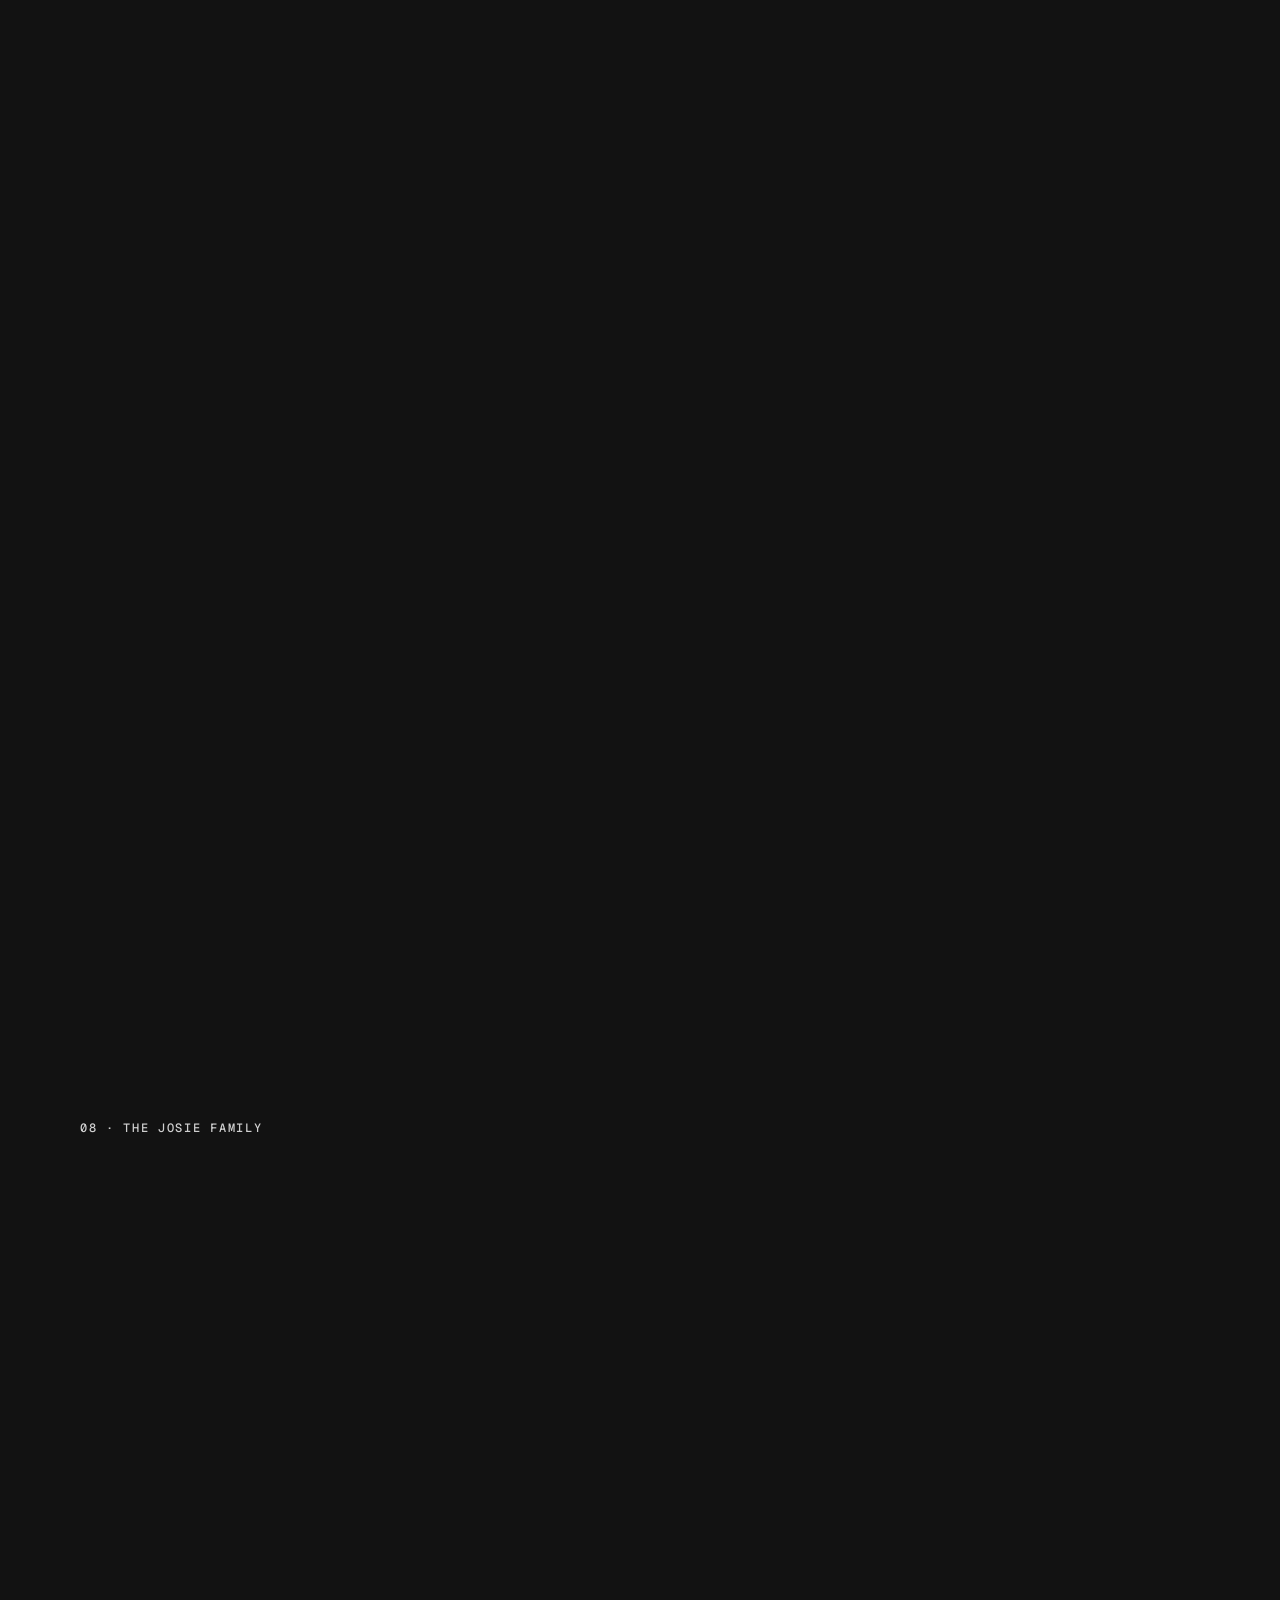
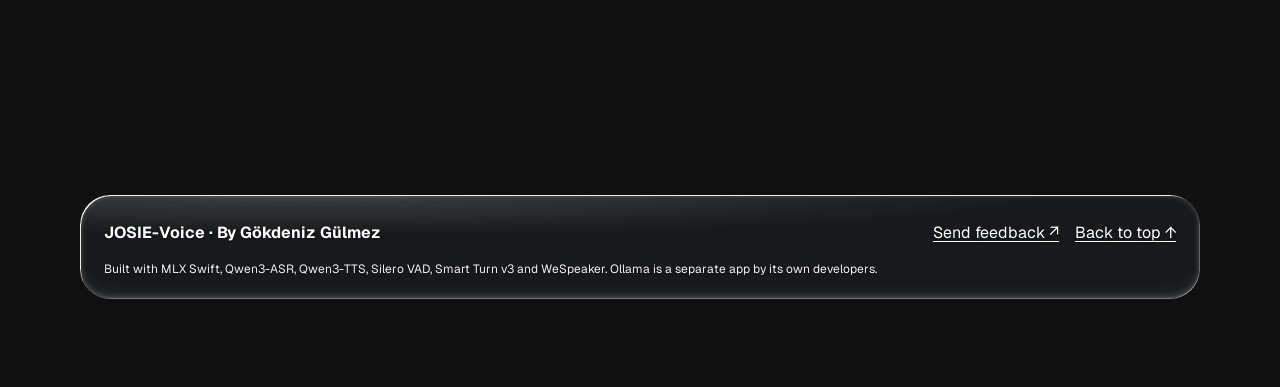
==== commit fd7f973c: "Merge pull request #14 from Goekdeniz-Guelmez/fix/josie-pronouns Refer to JOSIE as Josie or it, not " ====
--- a/index.html
+++ b/index.html
@@ -315,7 +315,7 @@
 
         <section class="x-sec" id="features">
           <p class="x-eye x-reveal">03 · Features</p>
-          <h2 class="x-h x-reveal"><b>What Josie</b><i>can do.</i></h2>
+          <h2 class="x-h x-reveal"><b>What it</b><i>can do.</i></h2>
           <div class="x-grid">
             <article class="x-card x-glass x-reveal"><span class="x-num">01</span><svg viewBox="0 0 24 24" aria-hidden="true"><path d="M4 5h16v10H9l-5 4z"/><path d="M8 10h.01M12 10h.01M16 10h.01"/></svg><h3>Real conversation</h3><p>Knows when you've finished talking. Interrupt Josie just by speaking.</p></article>
             <article class="x-card x-glass x-reveal"><span class="x-num">02</span><svg viewBox="0 0 24 24" aria-hidden="true"><path d="M3 12h2M7 8v8M11 5v14M15 9v6M19 7v10"/></svg><h3>Knows your voice</h3><p>Learns you from three short phrases and tells people apart.</p></article>
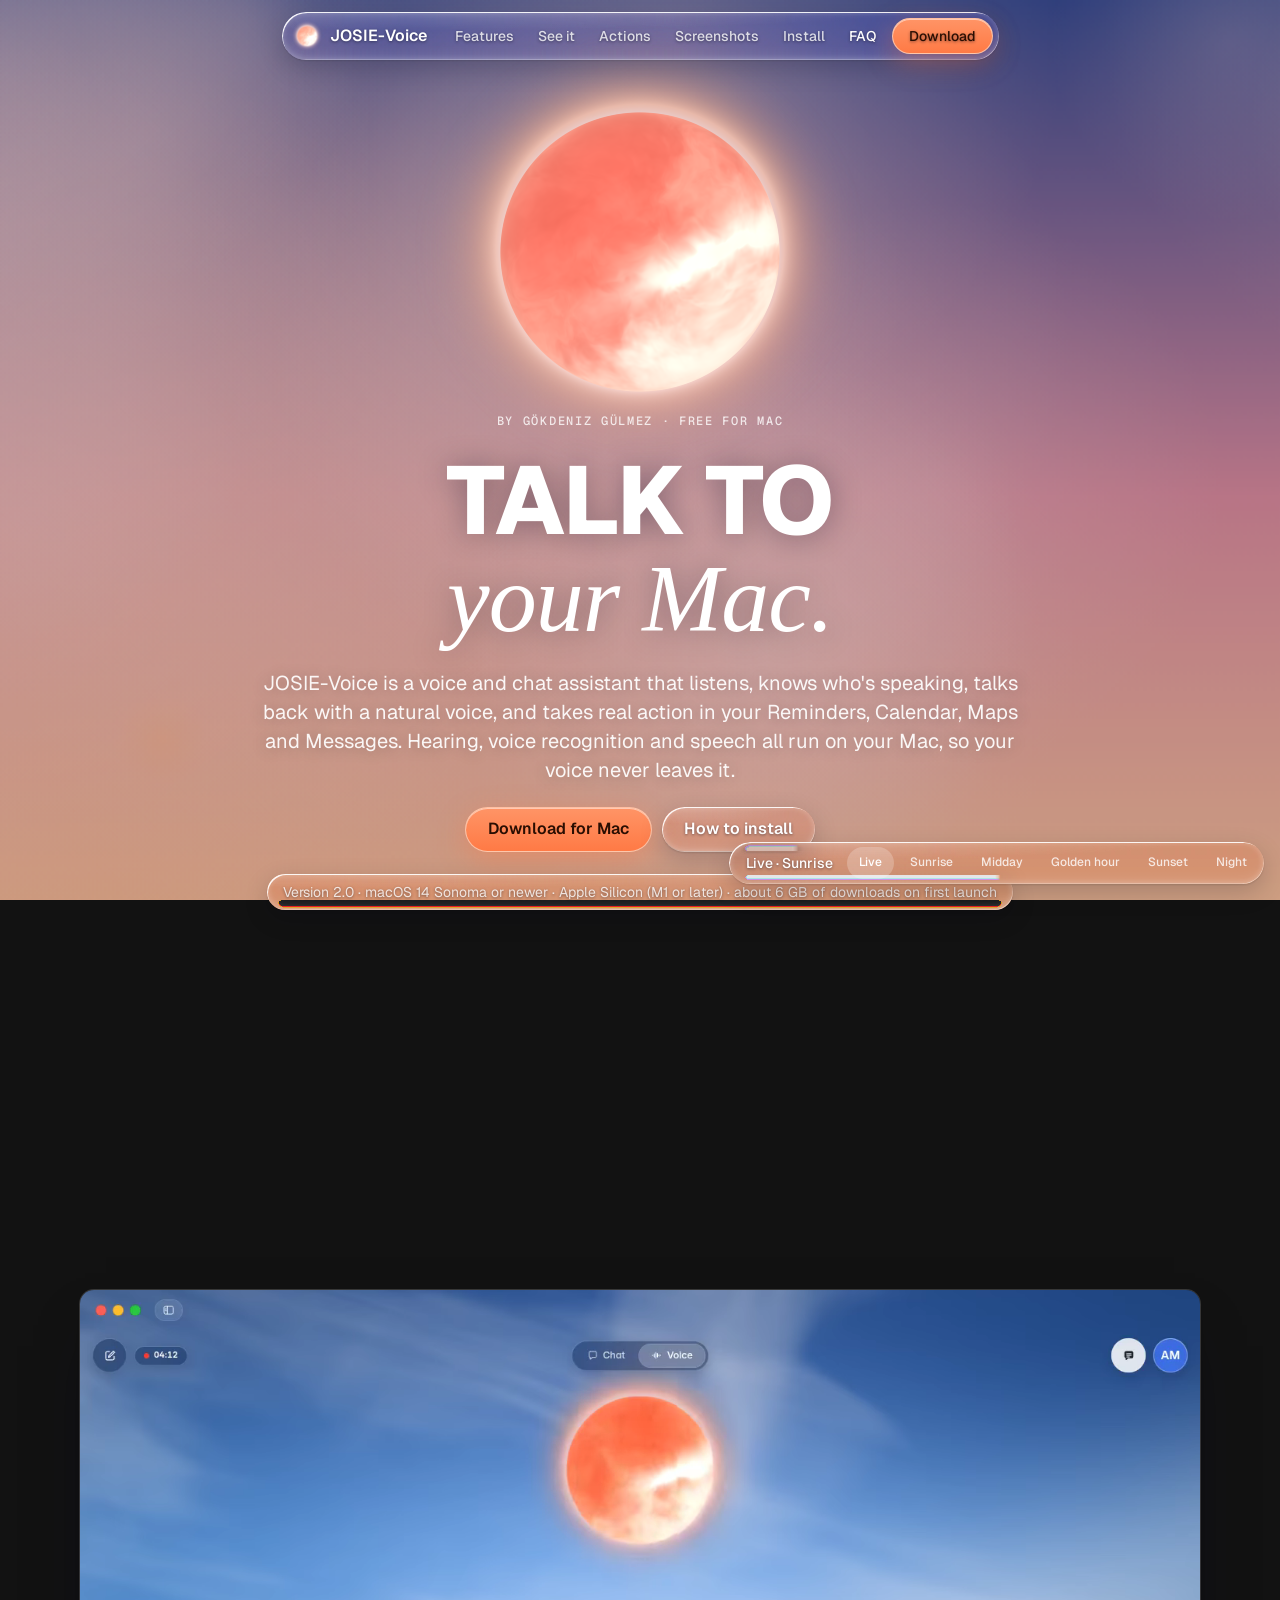
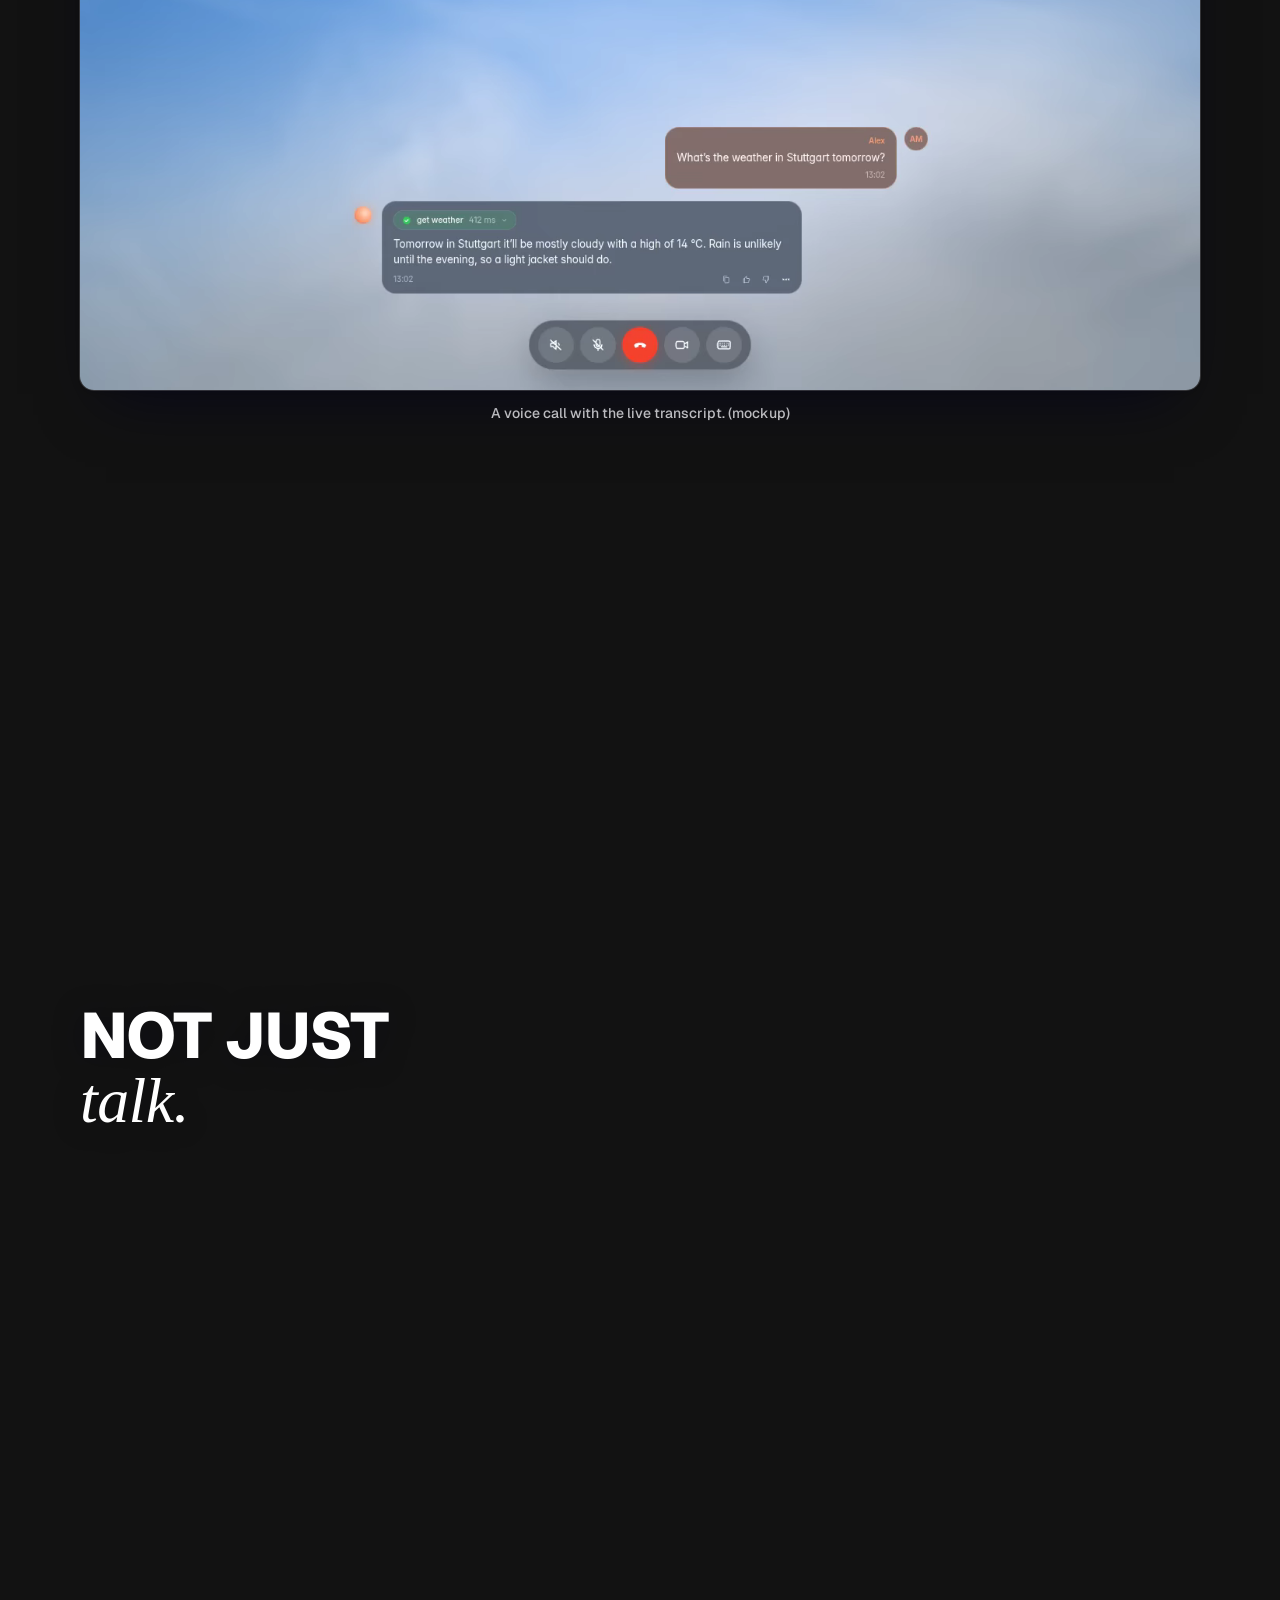
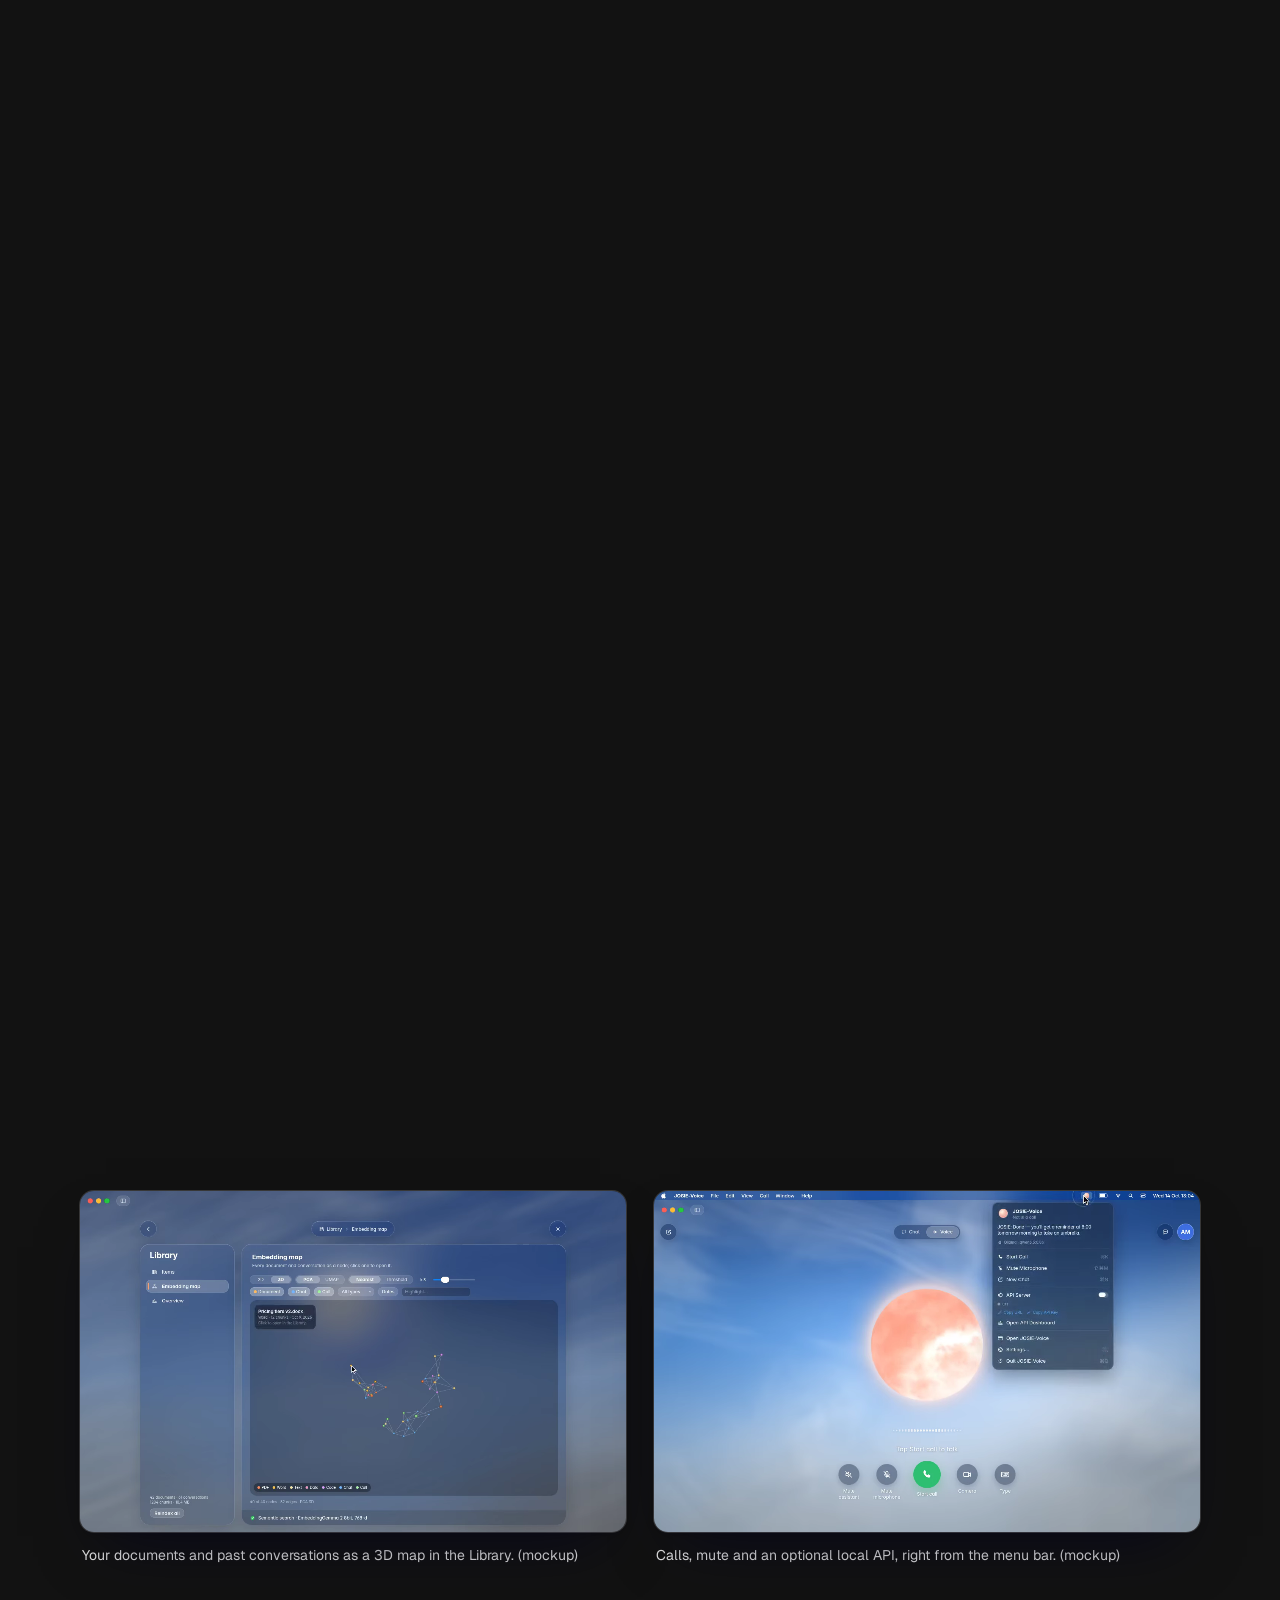
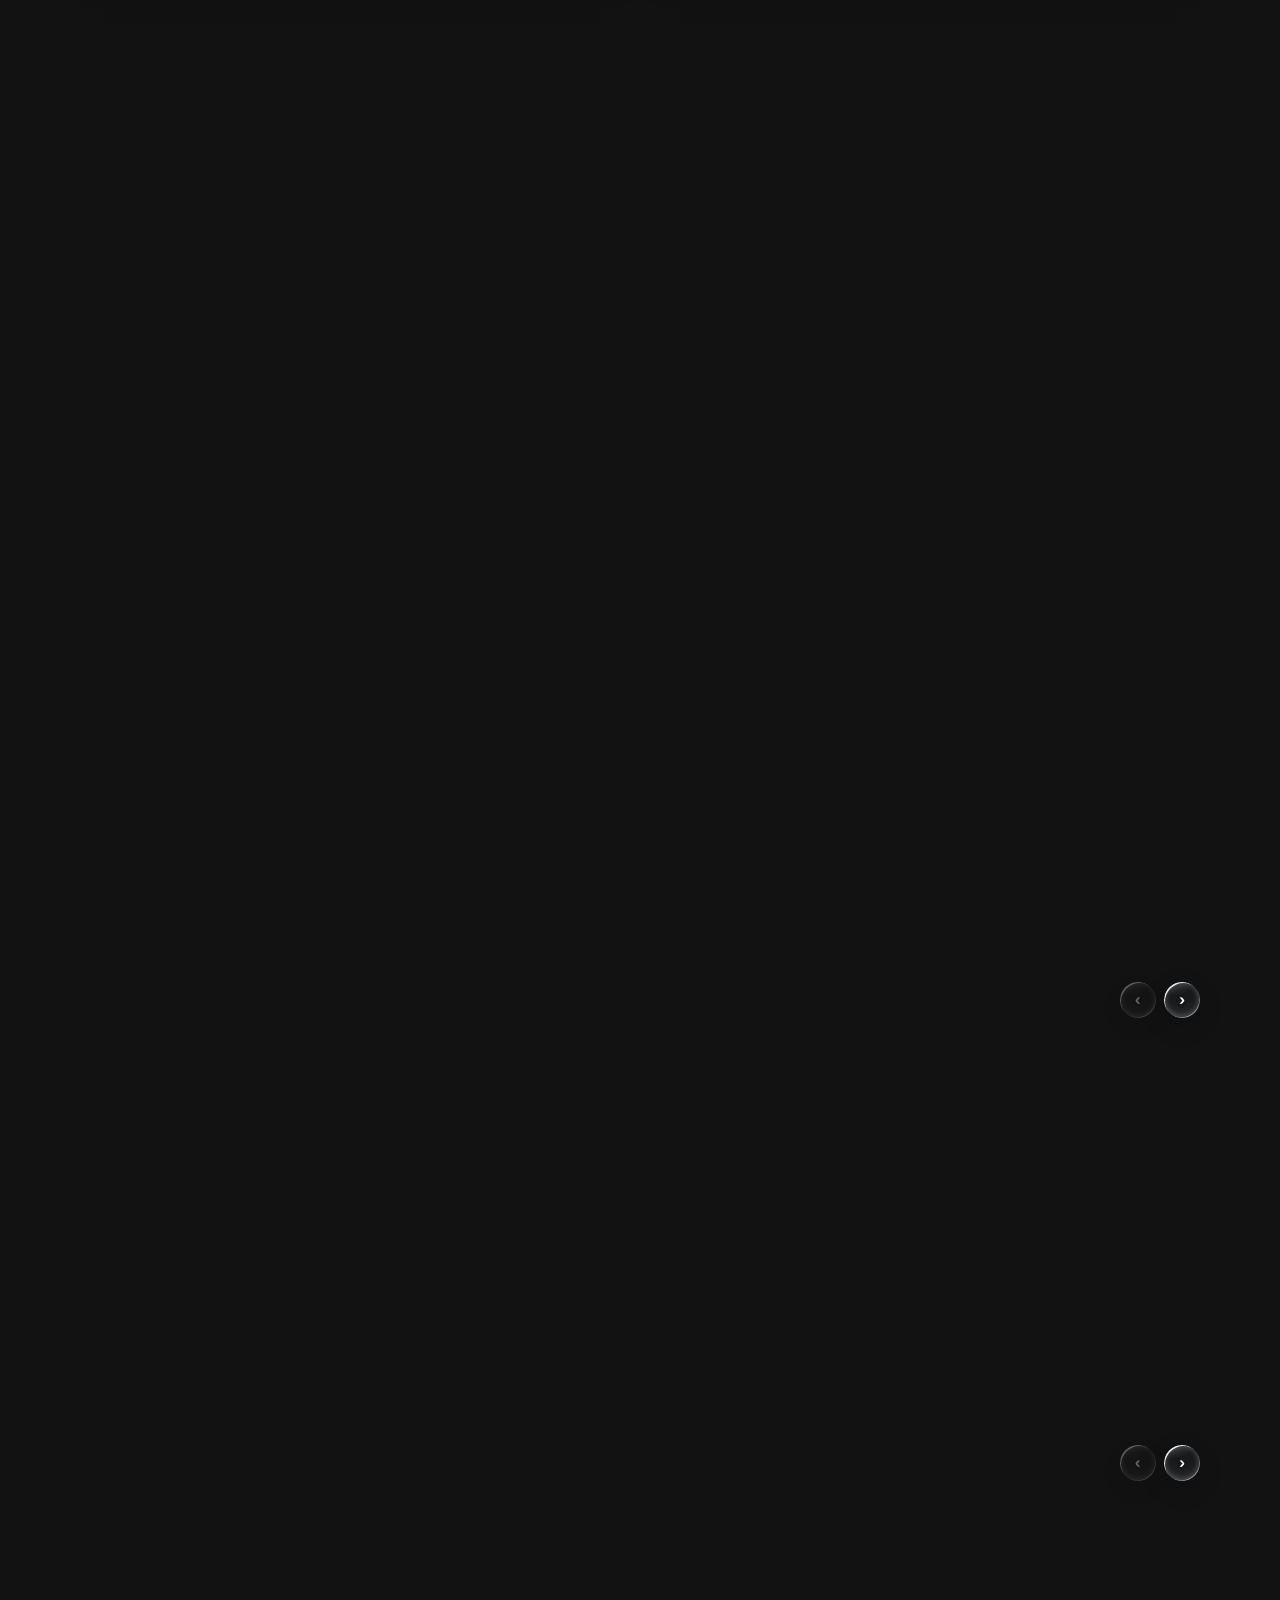
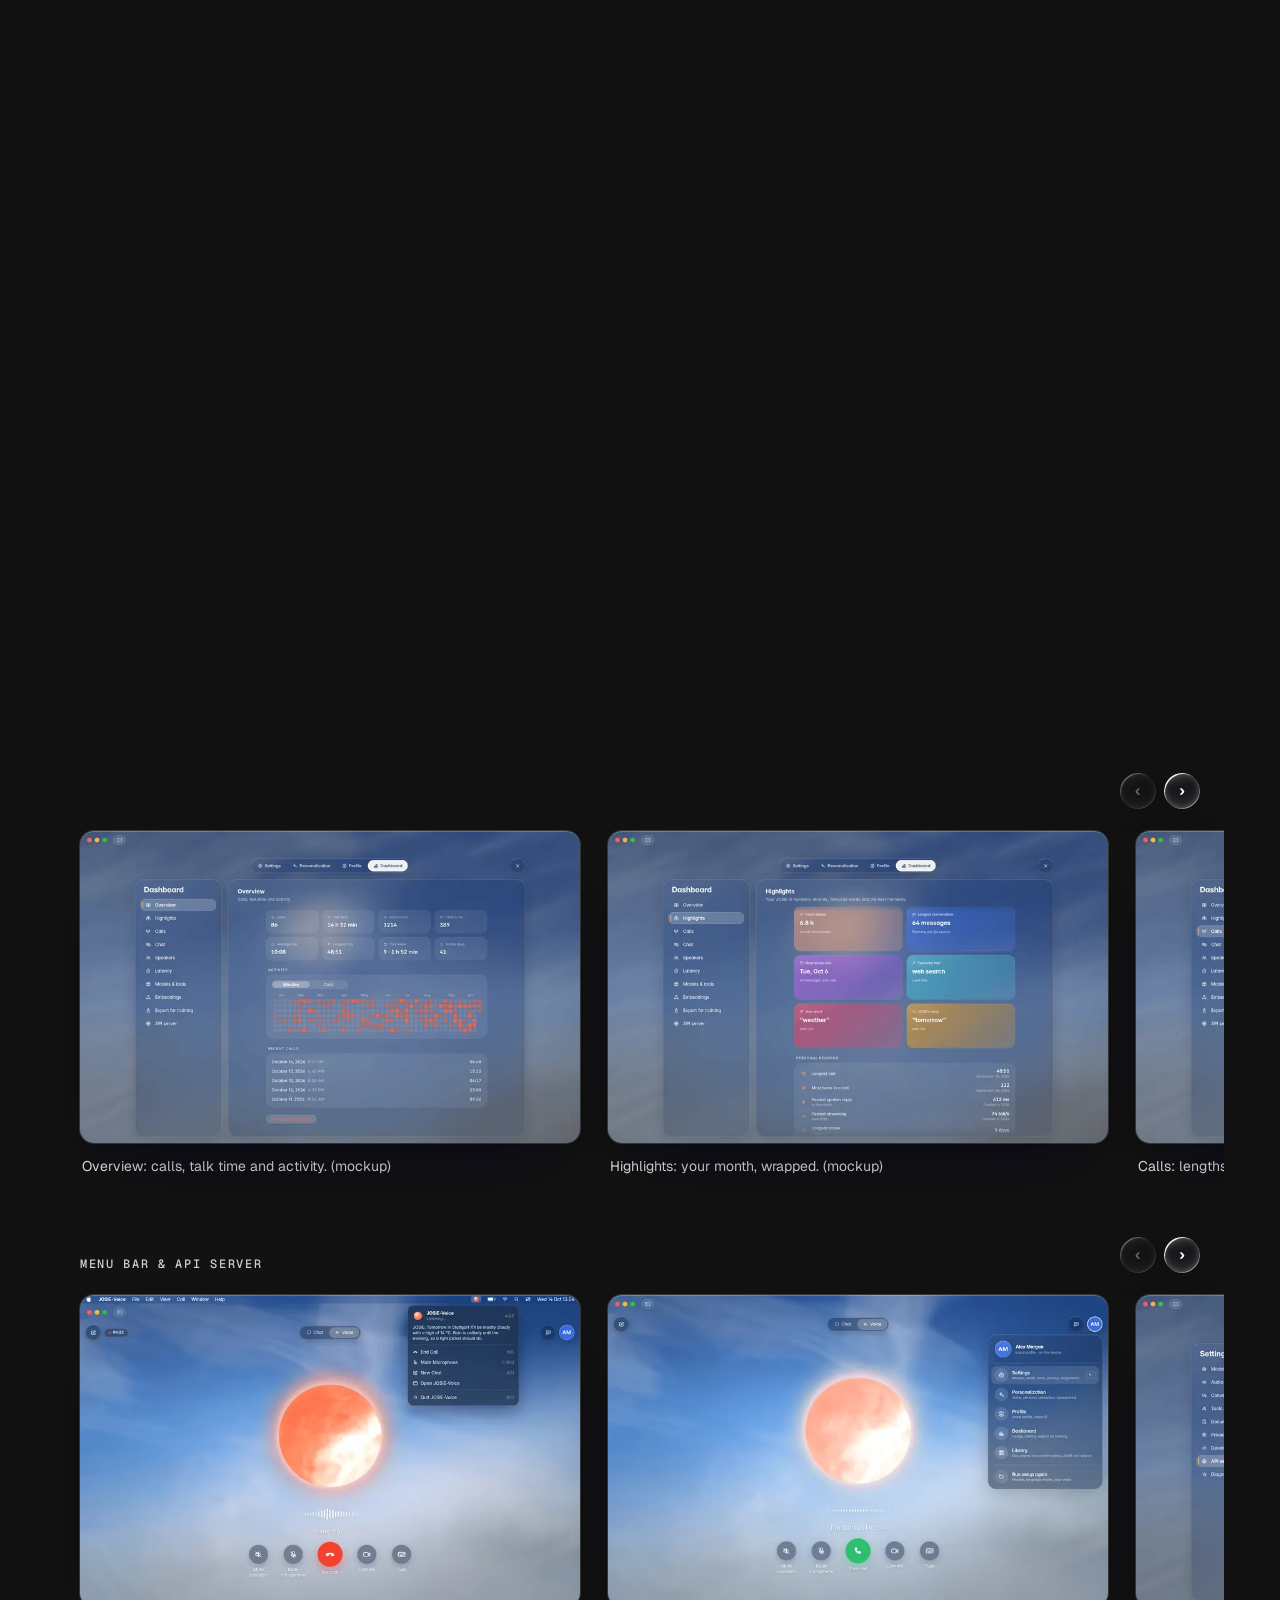
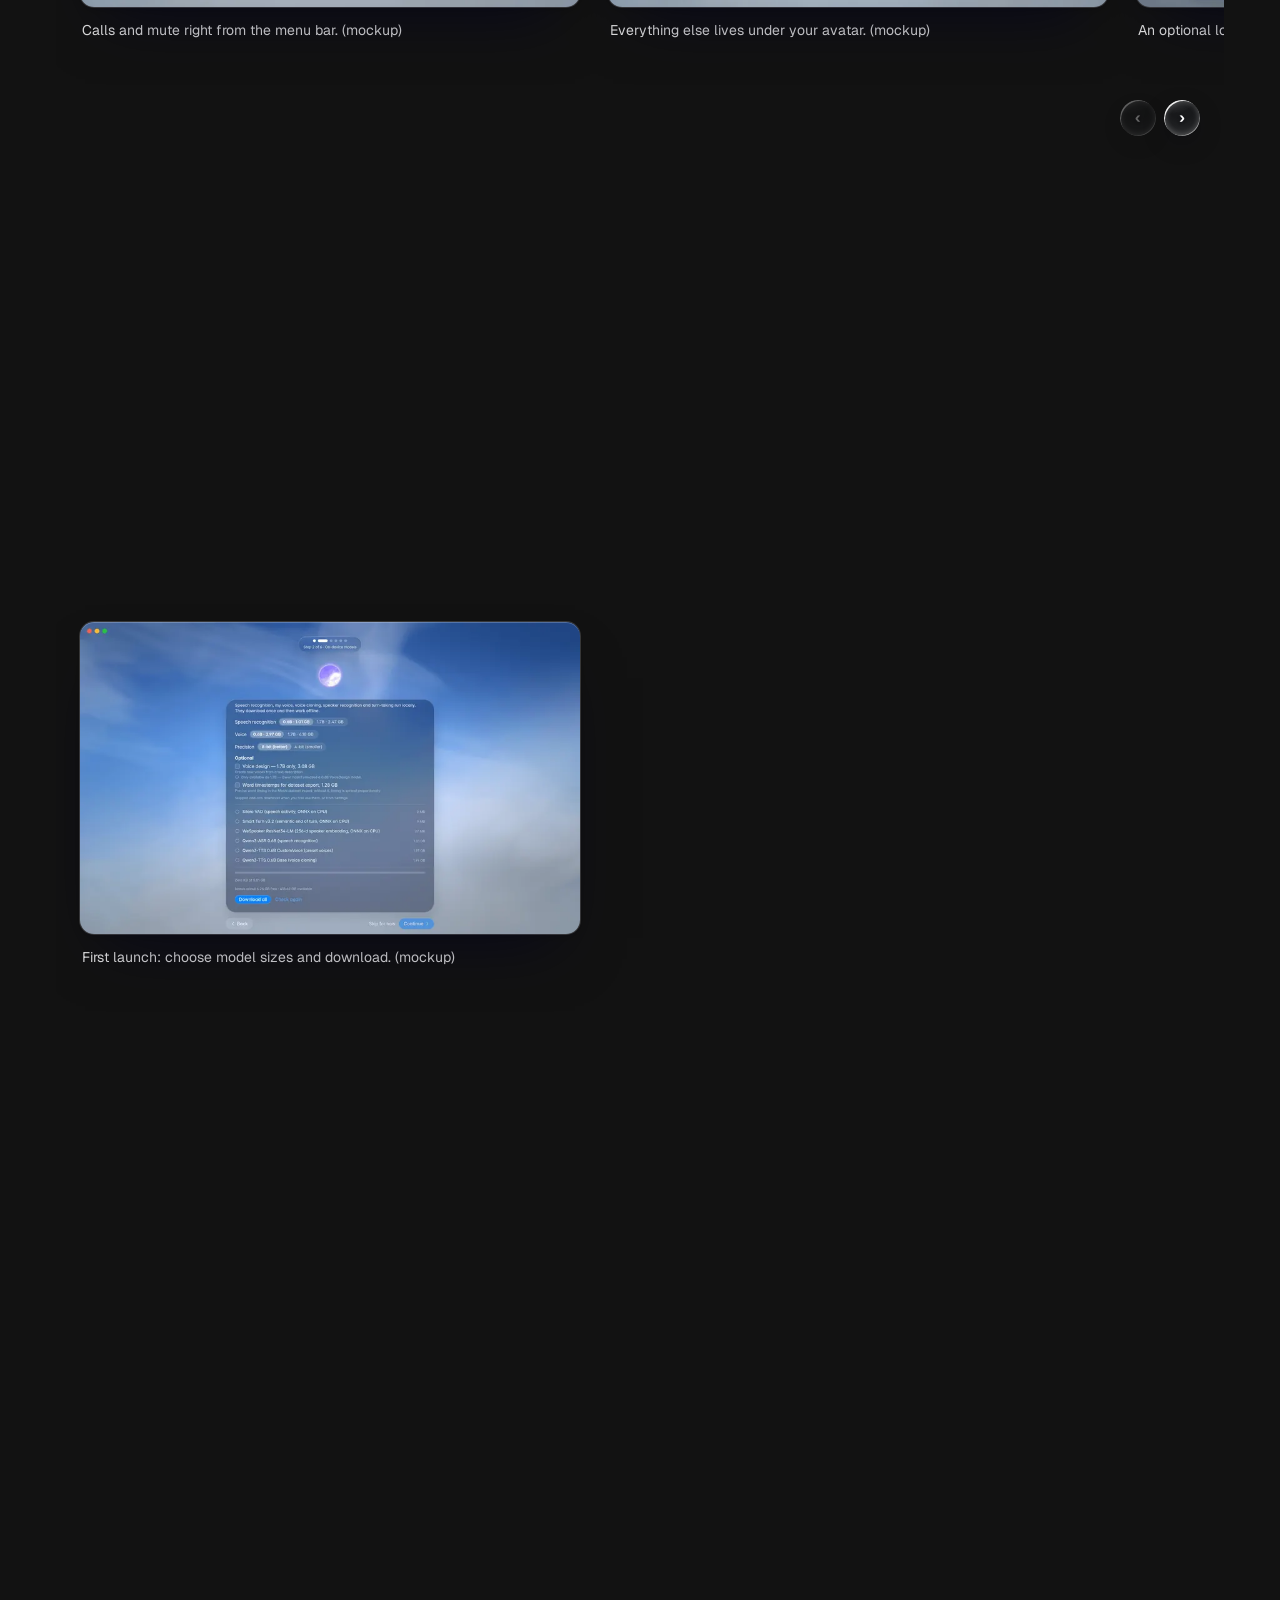
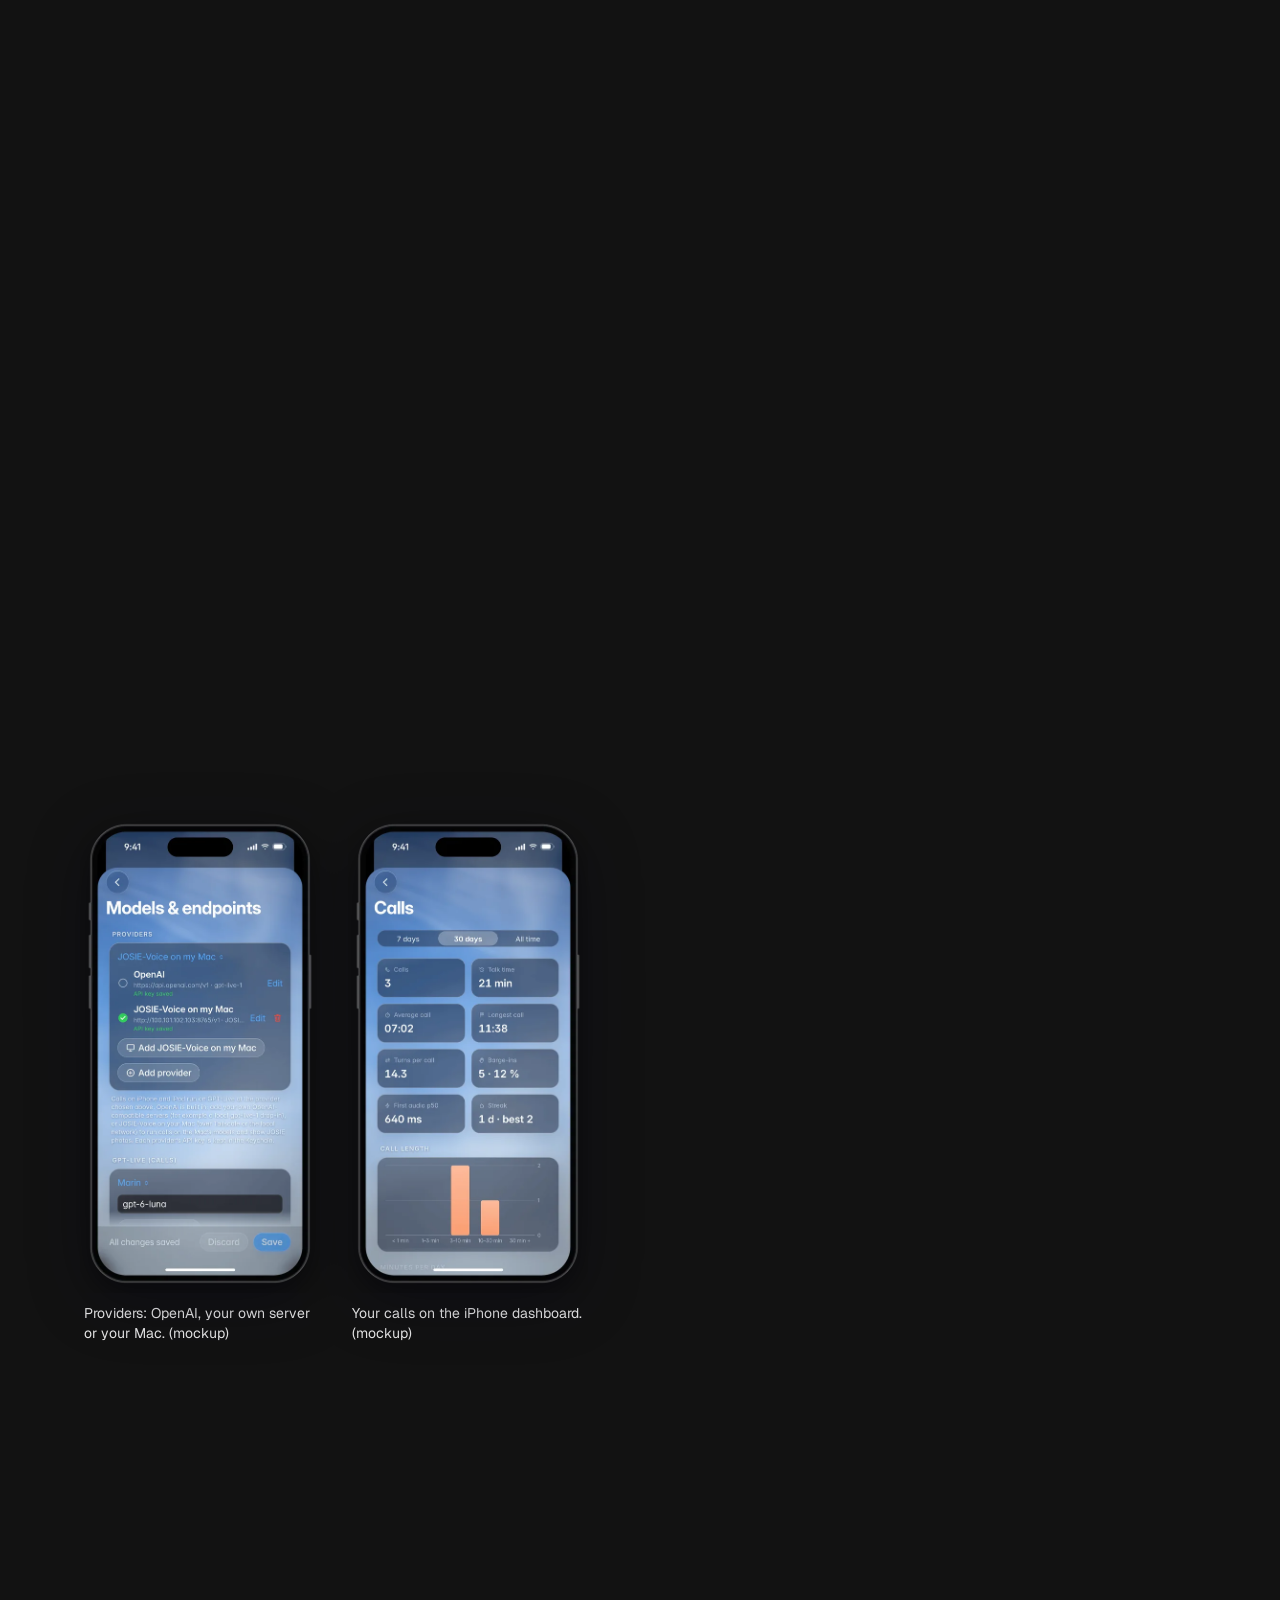
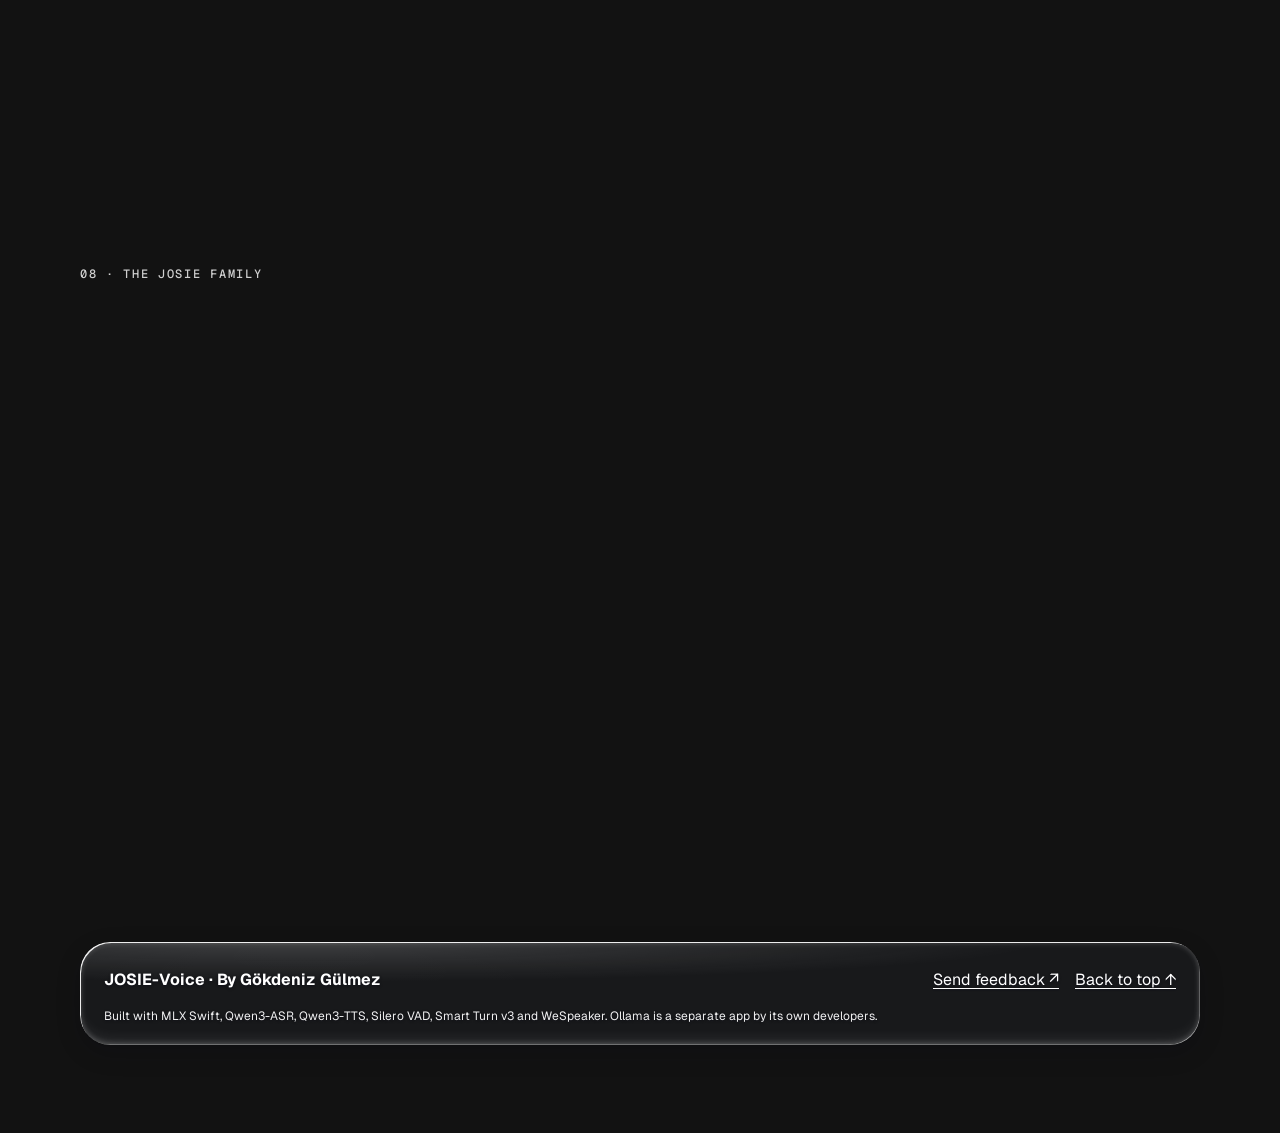
==== commit 682a316d: "Site: personas, iPhone calls through the Mac (Show), Apple speech recognition, Chat prompt, API acti" ====
--- a/index.html
+++ b/index.html
@@ -150,6 +150,8 @@
       .x-note { margin-top: 12px; font: var(--type-label); color: rgb(255 255 255 / 0.7); }
       .x-grid--pair { grid-template-columns: repeat(auto-fit, minmax(min(100%, 420px), 1fr)); }
       .x-grid--feat { margin-top: 36px; gap: 36px 28px; }
+      .x-grid--feat > .x-shot--wide { grid-column: 1 / -1; }
+      .x-grid--feat > .x-shot--wide video { aspect-ratio: 8 / 3; }
       /* screenshot gallery */
       .x-gnav { display: flex; flex-wrap: wrap; gap: 8px; margin-top: 24px; }
       .x-gnav .x-chip { min-height: 36px; padding: 6px 14px; }
@@ -325,10 +327,15 @@
             <article class="x-card x-glass x-reveal"><span class="x-num">06</span><svg viewBox="0 0 24 24" aria-hidden="true"><path d="M2 12s4-7 10-7 10 7 10 7-4 7-10 7S2 12 2 12z"/><circle cx="12" cy="12" r="3"/></svg><h3>Sees what you show it</h3><p>Turn on the camera and ask about what it sees. Needs an image-capable model.</p></article>
             <article class="x-card x-glass x-reveal"><span class="x-num">07</span><svg viewBox="0 0 24 24" aria-hidden="true"><path d="M4 9v6h4l5 4V5L8 9z"/><path d="M16 9a4 4 0 0 1 0 6M19 6a8 8 0 0 1 0 12"/></svg><h3>Adapts to the room</h3><p>Volume follows background noise, with echo cancellation.</p></article>
             <article class="x-card x-glass x-reveal"><span class="x-num">08</span><svg viewBox="0 0 24 24" aria-hidden="true"><circle cx="12" cy="12" r="4"/><path d="M12 2v2M12 20v2M2 12h2M20 12h2M5 5l1.5 1.5M17.5 17.5 19 19M5 19l1.5-1.5M17.5 6.5 19 5"/></svg><h3>Living sky</h3><p>The background follows the real time of day, under Apple's Liquid Glass design.</p></article>
+            <article class="x-card x-glass x-reveal"><span class="x-num">09</span><svg viewBox="0 0 24 24" aria-hidden="true"><circle cx="12" cy="8" r="4"/><path d="M4 21a8 8 0 0 1 16 0"/></svg><h3>Personas</h3><p>Talk to JOSIE, JARVIS, HAL 9000 or a character you write, each with its own prompt, voice and orb colour.</p></article>
+            <article class="x-card x-glass x-reveal"><span class="x-num">10</span><svg viewBox="0 0 24 24" aria-hidden="true"><rect x="7" y="2.5" width="10" height="19" rx="2.5"/><path d="M11 18.5h2"/></svg><h3>Your iPhone, your Mac</h3><p>In the iPhone preview, pick your Mac as the provider, at home or over Tailscale. The call runs on your Mac, and you can show Josie a photo.</p></article>
+            <article class="x-card x-glass x-reveal"><span class="x-num">11</span><svg viewBox="0 0 24 24" aria-hidden="true"><path d="M3 12h2M7 9v6M11 6v12M15 9v6M19 11v2"/></svg><h3>Choose how it hears</h3><p>Speech recognition with Qwen3-ASR, NVIDIA Parakeet v3 or Apple's own on-device recognizer. All on your Mac.</p></article>
+            <article class="x-card x-glass x-reveal"><span class="x-num">12</span><svg viewBox="0 0 24 24" aria-hidden="true"><path d="M4 5h16v10H9l-5 4z"/><path d="M8 9h8M8 12h5"/></svg><h3>Its own chat prompt</h3><p>Write separate instructions for Chat and Voice. Muted in a call? Typed messages still get a text reply.</p></article>
           </div>
           <div class="x-grid x-grid--pair x-grid--feat">
             <figure class="x-shot x-reveal"><video autoplay muted loop playsinline preload="metadata" poster="videos/josie-embedding-map-3d-poster.jpg" aria-label="The Library's 3D embedding map: hovering a node shows its title, then the map is dragged to orbit around the clusters"><source src="videos/josie-embedding-map-3d.webm" type="video/webm" /><source src="videos/josie-embedding-map-3d.mp4" type="video/mp4" /></video><figcaption>Your documents and past conversations as a 3D map in the Library. (mockup)</figcaption></figure>
             <figure class="x-shot x-reveal"><video autoplay muted loop playsinline preload="metadata" poster="videos/josie-menu-bar-api-poster.jpg" aria-label="The JOSIE menu bar extra: the menu opens, the API Server switch turns on and shows the local address with a green dot on the orb, then turns off"><source src="videos/josie-menu-bar-api.webm" type="video/webm" /><source src="videos/josie-menu-bar-api.mp4" type="video/mp4" /></video><figcaption>Calls, mute and an optional local API, right from the menu bar. (mockup)</figcaption></figure>
+            <figure class="x-shot x-shot--wide x-reveal"><video autoplay muted loop playsinline preload="metadata" poster="videos/josie-api-river-poster.jpg" aria-label="Dashboard, API server: live tiles for Chat, Live and Realtime above a river of requests, stream chunks and tool calls flowing between named clients and the Mac"><source src="videos/josie-api-river.webm" type="video/webm" /><source src="videos/josie-api-river.mp4" type="video/mp4" /></video><figcaption>Watch every request to the local API flow by, from apps, scripts and your iPhone. (mockup)</figcaption></figure>
           </div>
         </section>
 
@@ -346,6 +353,7 @@
             <figure class="x-shot"><a class="x-zoom" href="images/mac-attachments-drop-1600.webp"><img src="images/mac-attachments-drop-800.webp" srcset="images/mac-attachments-drop-800.webp 800w, images/mac-attachments-drop-1600.webp 1600w" sizes="(max-width: 700px) 84vw, 500px" width="800" height="500" loading="lazy" decoding="async" alt="The call window while a PDF is dragged onto it: a dashed drop frame and attachment chips above the controls (mockup)" /></a><figcaption>Drop a PDF onto a call to talk about it. (mockup)</figcaption></figure>
             <figure class="x-shot"><a class="x-zoom" href="images/mac-camera-1600.webp"><img src="images/mac-camera-800.webp" srcset="images/mac-camera-800.webp 800w, images/mac-camera-1600.webp 1600w" sizes="(max-width: 700px) 84vw, 500px" width="800" height="500" loading="lazy" decoding="async" alt="A call with the Camera control on and JOSIE answering about what the camera shows (mockup)" /></a><figcaption>Turn on the camera and ask what it sees. (mockup)</figcaption></figure>
             <figure class="x-shot"><a class="x-zoom" href="images/mac-mute-chip-1600.webp"><img src="images/mac-mute-chip-800.webp" srcset="images/mac-mute-chip-800.webp 800w, images/mac-mute-chip-1600.webp 1600w" sizes="(max-width: 700px) 84vw, 500px" width="800" height="500" loading="lazy" decoding="async" alt="A call after a timed mute: the JOSIE muted chip with a countdown at the top of the call screen (mockup)" /></a><figcaption>&ldquo;Be quiet for ten minutes&rdquo;: a timed mute. (mockup)</figcaption></figure>
+            <figure class="x-shot"><a class="x-zoom" href="images/mac-call-debug-1600.webp"><img src="images/mac-call-debug-800.webp" srcset="images/mac-call-debug-800.webp 800w, images/mac-call-debug-1600.webp 1600w" sizes="(max-width: 700px) 84vw, 500px" width="800" height="500" loading="lazy" decoding="async" alt="A call with the developer debug overlay in the top-left corner: call state, end of turn, speech recognition, first token and first audio times, levels and turns (mockup)" /></a><figcaption>Developer overlay: live latency for every turn. (mockup)</figcaption></figure>
             <figure class="x-shot"><a class="x-zoom" href="images/mac-sky-golden-hour-1600.webp"><img src="images/mac-sky-golden-hour-800.webp" srcset="images/mac-sky-golden-hour-800.webp 800w, images/mac-sky-golden-hour-1600.webp 1600w" sizes="(max-width: 700px) 84vw, 500px" width="800" height="500" loading="lazy" decoding="async" alt="Voice mode at golden hour: the warm evening sky behind the orb (mockup)" /></a><figcaption>Golden hour behind the orb. (mockup)</figcaption></figure>
             <figure class="x-shot"><a class="x-zoom" href="images/mac-sky-night-1600.webp"><img src="images/mac-sky-night-800.webp" srcset="images/mac-sky-night-800.webp 800w, images/mac-sky-night-1600.webp 1600w" sizes="(max-width: 700px) 84vw, 500px" width="800" height="500" loading="lazy" decoding="async" alt="Voice mode at night: a dark sky with stars behind the orb (mockup)" /></a><figcaption>Stars at night. (mockup)</figcaption></figure>
           </div>
@@ -365,7 +373,7 @@
             <figure class="x-shot"><a class="x-zoom" href="images/mac-dashboard-overview-1600.webp"><img src="images/mac-dashboard-overview-800.webp" srcset="images/mac-dashboard-overview-800.webp 800w, images/mac-dashboard-overview-1600.webp 1600w" sizes="(max-width: 700px) 84vw, 500px" width="800" height="500" loading="lazy" decoding="async" alt="Dashboard overview: stat tiles, a yearly activity heatmap and recent calls (mockup)" /></a><figcaption>Overview: calls, talk time and activity. (mockup)</figcaption></figure>
             <figure class="x-shot"><a class="x-zoom" href="images/mac-dashboard-highlights-1600.webp"><img src="images/mac-dashboard-highlights-800.webp" srcset="images/mac-dashboard-highlights-800.webp 800w, images/mac-dashboard-highlights-1600.webp 1600w" sizes="(max-width: 700px) 84vw, 500px" width="800" height="500" loading="lazy" decoding="async" alt="Dashboard highlights for 30 days: six Wrapped tiles, personal records and most said words (mockup)" /></a><figcaption>Highlights: your month, wrapped. (mockup)</figcaption></figure>
             <figure class="x-shot"><a class="x-zoom" href="images/mac-dashboard-calls-1600.webp"><img src="images/mac-dashboard-calls-800.webp" srcset="images/mac-dashboard-calls-800.webp 800w, images/mac-dashboard-calls-1600.webp 1600w" sizes="(max-width: 700px) 84vw, 500px" width="800" height="500" loading="lazy" decoding="async" alt="Dashboard calls: stat tiles, a call-length histogram, minutes per day and the Who talks chart (mockup)" /></a><figcaption>Calls: lengths, minutes per day and who talks. (mockup)</figcaption></figure>
-            <figure class="x-shot"><a class="x-zoom" href="images/mac-dashboard-chat-1600.webp"><img src="images/mac-dashboard-chat-800.webp" srcset="images/mac-dashboard-chat-800.webp 800w, images/mac-dashboard-chat-1600.webp 1600w" sizes="(max-width: 700px) 84vw, 500px" width="800" height="500" loading="lazy" decoding="async" alt="Dashboard chat: stat tiles, messages per day for you and JOSIE, and the models list (mockup)" /></a><figcaption>Chat: messages per day and models. (mockup)</figcaption></figure>
+            <figure class="x-shot"><a class="x-zoom" href="images/mac-dashboard-chat-1600.webp"><img src="images/mac-dashboard-chat-800.webp" srcset="images/mac-dashboard-chat-800.webp 800w, images/mac-dashboard-chat-1600.webp 1600w" sizes="(max-width: 700px) 84vw, 500px" width="800" height="500" loading="lazy" decoding="async" alt="Dashboard chat: stat tiles, token tiles with total, input, output and min, max and average per reply, and messages per day for you and JOSIE (mockup)" /></a><figcaption>Chat: tokens per reply and messages per day. (mockup)</figcaption></figure>
             <figure class="x-shot"><a class="x-zoom" href="images/mac-dashboard-speakers-1600.webp"><img src="images/mac-dashboard-speakers-800.webp" srcset="images/mac-dashboard-speakers-800.webp 800w, images/mac-dashboard-speakers-1600.webp 1600w" sizes="(max-width: 700px) 84vw, 500px" width="800" height="500" loading="lazy" decoding="async" alt="Dashboard speakers: tiles, the owner's card with similarity bins and match confidence (mockup)" /></a><figcaption>Speakers: how well JOSIE knows each voice. (mockup)</figcaption></figure>
             <figure class="x-shot"><a class="x-zoom" href="images/mac-dashboard-latency-1600.webp"><img src="images/mac-dashboard-latency-800.webp" srcset="images/mac-dashboard-latency-800.webp 800w, images/mac-dashboard-latency-1600.webp 1600w" sizes="(max-width: 700px) 84vw, 500px" width="800" height="500" loading="lazy" decoding="async" alt="Dashboard latency: per-stage median bars with p90 ticks and recent turns (mockup)" /></a><figcaption>Latency for every stage of a voice turn. (mockup)</figcaption></figure>
             <figure class="x-shot"><a class="x-zoom" href="images/mac-dashboard-embeddings-1600.webp"><img src="images/mac-dashboard-embeddings-800.webp" srcset="images/mac-dashboard-embeddings-800.webp 800w, images/mac-dashboard-embeddings-1600.webp 1600w" sizes="(max-width: 700px) 84vw, 500px" width="800" height="500" loading="lazy" decoding="async" alt="Dashboard embeddings: chunk, vector, document and session counts, documents by type and the embedding map panel (mockup)" /></a><figcaption>What's indexed for search. (mockup)</figcaption></figure>
@@ -375,7 +383,7 @@
           <div class="x-grid x-grid--shots x-reveal" data-lenis-prevent-wheel tabindex="0" aria-label="Screenshots, scroll sideways for more">
             <figure class="x-shot"><a class="x-zoom" href="images/mac-menu-bar-1600.webp"><img src="images/mac-menu-bar-800.webp" srcset="images/mac-menu-bar-800.webp 800w, images/mac-menu-bar-1600.webp 1600w" sizes="(max-width: 700px) 84vw, 500px" width="800" height="500" loading="lazy" decoding="async" alt="The menu bar extra open during a call: status, elapsed time, the last transcript line and menu items for ending the call and muting (mockup)" /></a><figcaption>Calls and mute right from the menu bar. (mockup)</figcaption></figure>
             <figure class="x-shot"><a class="x-zoom" href="images/mac-hub-menu-1600.webp"><img src="images/mac-hub-menu-800.webp" srcset="images/mac-hub-menu-800.webp 800w, images/mac-hub-menu-1600.webp 1600w" sizes="(max-width: 700px) 84vw, 500px" width="800" height="500" loading="lazy" decoding="async" alt="The avatar menu open: local profile, Settings, Personalization, Profile, Dashboard, Library and Run setup again (mockup)" /></a><figcaption>Everything else lives under your avatar. (mockup)</figcaption></figure>
-            <figure class="x-shot"><a class="x-zoom" href="images/mac-settings-api-1600.webp"><img src="images/mac-settings-api-800.webp" srcset="images/mac-settings-api-800.webp 800w, images/mac-settings-api-1600.webp 1600w" sizes="(max-width: 700px) 84vw, 500px" width="800" height="500" loading="lazy" decoding="async" alt="Settings, API server: the server switch, local URL, port, LAN switch off, a hidden API key and session limits (mockup)" /></a><figcaption>An optional local OpenAI-compatible API. (mockup)</figcaption></figure>
+            <figure class="x-shot"><a class="x-zoom" href="images/mac-settings-api-1600.webp"><img src="images/mac-settings-api-800.webp" srcset="images/mac-settings-api-800.webp 800w, images/mac-settings-api-1600.webp 1600w" sizes="(max-width: 700px) 84vw, 500px" width="800" height="500" loading="lazy" decoding="async" alt="Settings, API server: the server running with LAN access, steps for using it from iPhone and iPad over Tailscale, a hidden API key and the session limit (mockup)" /></a><figcaption>An optional local OpenAI-compatible API, also for your iPhone. (mockup)</figcaption></figure>
             <figure class="x-shot"><a class="x-zoom" href="images/mac-dashboard-api-1600.webp"><img src="images/mac-dashboard-api-800.webp" srcset="images/mac-dashboard-api-800.webp 800w, images/mac-dashboard-api-1600.webp 1600w" sizes="(max-width: 700px) 84vw, 500px" width="800" height="500" loading="lazy" decoding="async" alt="Dashboard API server: status, URL, uptime, sessions, requests per endpoint and recent requests (mockup)" /></a><figcaption>Watch the API server at work. (mockup)</figcaption></figure>
           </div>
           <h4 class="x-gsub x-reveal" id="g-mac-settings">Settings</h4>
@@ -396,10 +404,11 @@
             <figure class="x-shot"><a class="x-zoom" href="images/onboarding-models-1600.webp"><img src="images/onboarding-models-800.webp" srcset="images/onboarding-models-800.webp 800w, images/onboarding-models-1600.webp 1600w" sizes="(max-width: 700px) 84vw, 500px" width="800" height="500" loading="lazy" decoding="async" alt="Onboarding, On-device models: model sizes selected, optional add-ons unchecked and the free space needed (mockup)" /></a><figcaption>First launch: choose model sizes and download. (mockup)</figcaption></figure>
           </div>
           <h3 class="x-gh x-reveal" id="g-iphone">iPhone</h3>
-          <p class="x-note x-reveal">On iPhone, calls use OpenAI GPT-Live or your own compatible server, and no models run on the phone. It isn't available as a download yet.</p>
+          <p class="x-note x-reveal">On iPhone, calls use OpenAI GPT-Live, your own compatible server or JOSIE-Voice on your Mac, and no models run on the phone. It isn't available as a download yet.</p>
           <h4 class="x-gsub x-reveal" id="g-ios-calls">GPT-Live calls</h4>
           <div class="x-phones-grid">
-            <figure class="x-phone-shot x-reveal"><a class="x-zoom x-phone-frame" href="images/ios-call.webp"><img src="images/ios-call.webp" width="501" height="1000" loading="lazy" decoding="async" alt="The iPhone app during a GPT-Live call: the orb, a short transcript and only the call and keyboard buttons (mockup)" /></a><figcaption>A GPT-Live call on the iPhone. (mockup)</figcaption></figure>
+            <figure class="x-phone-shot x-reveal"><a class="x-zoom x-phone-frame" href="images/ios-call.webp"><img src="images/ios-call.webp" width="501" height="1000" loading="lazy" decoding="async" alt="The iPhone app during a GPT-Live call: the orb, a short transcript and the call, attach and keyboard buttons (mockup)" /></a><figcaption>A GPT-Live call on the iPhone. (mockup)</figcaption></figure>
+            <figure class="x-phone-shot x-reveal"><a class="x-zoom x-phone-frame" href="images/ios-call-mac.webp"><img src="images/ios-call-mac.webp" width="501" height="1000" loading="lazy" decoding="async" alt="An iPhone call through JOSIE-Voice on the Mac: a photo of a plant in the transcript, Josie's answer about it, and the extra Show button in the call bar (mockup)" /></a><figcaption>Calling your Mac: show Josie a photo. (mockup)</figcaption></figure>
             <figure class="x-phone-shot x-reveal"><a class="x-zoom x-phone-frame" href="images/ios-live-activity.webp"><img src="images/ios-live-activity.webp" width="501" height="1000" loading="lazy" decoding="async" alt="The iPhone Lock Screen with JOSIE's Live Activity: state, call timer, last line and an End button (mockup)" /></a><figcaption>The call on the Lock Screen. (mockup)</figcaption></figure>
             <figure class="x-phone-shot x-reveal"><a class="x-zoom x-phone-frame" href="images/ios-dynamic-island.webp"><img src="images/ios-dynamic-island.webp" width="501" height="1000" loading="lazy" decoding="async" alt="The expanded Dynamic Island during a call: state, timer, last line and an End button (mockup)" /></a><figcaption>End the call from the Dynamic Island. (mockup)</figcaption></figure>
           </div>
@@ -410,7 +419,7 @@
           </div>
           <h4 class="x-gsub x-reveal" id="g-ios-settings">Settings &amp; dashboard</h4>
           <div class="x-phones-grid">
-            <figure class="x-phone-shot x-reveal"><a class="x-zoom x-phone-frame" href="images/ios-settings-providers.webp"><img src="images/ios-settings-providers.webp" width="501" height="1000" loading="lazy" decoding="async" alt="iPhone Settings, Providers: the built-in OpenAI entry, a custom provider, the Use for calls picker and the voice (mockup)" /></a><figcaption>Providers: OpenAI or your own GPT-Live server. (mockup)</figcaption></figure>
+            <figure class="x-phone-shot x-reveal"><a class="x-zoom x-phone-frame" href="images/ios-settings-providers.webp"><img src="images/ios-settings-providers.webp" width="501" height="1000" loading="lazy" decoding="async" alt="iPhone Settings, Providers: the built-in OpenAI entry and JOSIE-Voice on my Mac selected for calls, with buttons to add the Mac or another provider (mockup)" /></a><figcaption>Providers: OpenAI, your own server or your Mac. (mockup)</figcaption></figure>
             <figure class="x-phone-shot x-reveal"><a class="x-zoom x-phone-frame" href="images/ios-dashboard-calls.webp"><img src="images/ios-dashboard-calls.webp" width="501" height="1000" loading="lazy" decoding="async" alt="iPhone Dashboard, Calls after a couple of GPT-Live calls (mockup)" /></a><figcaption>Your calls on the iPhone dashboard. (mockup)</figcaption></figure>
           </div>
           <p class="x-note x-reveal">Every screenshot and clip on this page is a mockup rendered from the app's source with demo content, not a capture of a running build.</p>
@@ -460,6 +469,7 @@
             <div class="x-card x-glass x-reveal"><span class="x-num">03</span><h3>Run setup again</h3><p>Settings → Setup → Run setup again.</p></div>
             <div class="x-card x-glass x-reveal"><span class="x-num">04</span><h3>Apple tools</h3><p>Turn them on one by one in Settings → Apple tools. macOS asks permission the first time each is used.</p></div>
             <div class="x-card x-glass x-reveal"><span class="x-num">05</span><h3>Optional extras</h3><p>They download only if you want them: voice design (3.1 GB) and word timestamps (1.3 GB).</p></div>
+            <div class="x-card x-glass x-reveal"><span class="x-num">06</span><h3>For tinkerers</h3><p>Dashboard → Chat counts tokens per reply. Settings → Developer → Debug overlay shows live latency on the call screen.</p></div>
           </div>
         </section>
 
@@ -471,7 +481,7 @@
             <details class="x-glass x-reveal"><summary>Does my voice go to the cloud?</summary><p>No. Hearing, voice recognition and speech run on your Mac, and by default the language model (Ollama) does too. If you switch to an online model, your text goes to that service.</p></details>
             <details class="x-glass x-reveal"><summary>Do I need an account?</summary><p>No.</p></details>
             <details class="x-glass x-reveal"><summary>Does it work on Intel Macs?</summary><p>No, Apple Silicon (M1 or later) only.</p></details>
-            <details class="x-glass x-reveal"><summary>Is there an iPhone or iPad version?</summary><p>Not as a download yet. On iPhone and iPad, calls use OpenAI GPT-Live. <a class="x-link" href="#g-iphone">See the iPhone preview (mockups) ↑</a></p></details>
+            <details class="x-glass x-reveal"><summary>Is there an iPhone or iPad version?</summary><p>Not as a download yet. On iPhone and iPad, calls use OpenAI GPT-Live, or JOSIE-Voice on your Mac over your network or Tailscale. <a class="x-link" href="#g-iphone">See the iPhone preview (mockups) ↑</a></p></details>
             <details class="x-glass x-reveal"><summary>It says "Ollama isn't running"</summary><p>Open Ollama from Applications, then click Recheck in JOSIE's setup.</p></details>
             <details class="x-glass x-reveal"><summary>JOSIE can't hear me</summary><p>Open System Settings → Privacy &amp; Security → Microphone and turn on JOSIE-Voice.</p></details>
             <details class="x-glass x-reveal"><summary>How much space does it need?</summary><p>About 5 GB of voice models plus about 1 GB for the language model, at the default small sizes.</p></details>
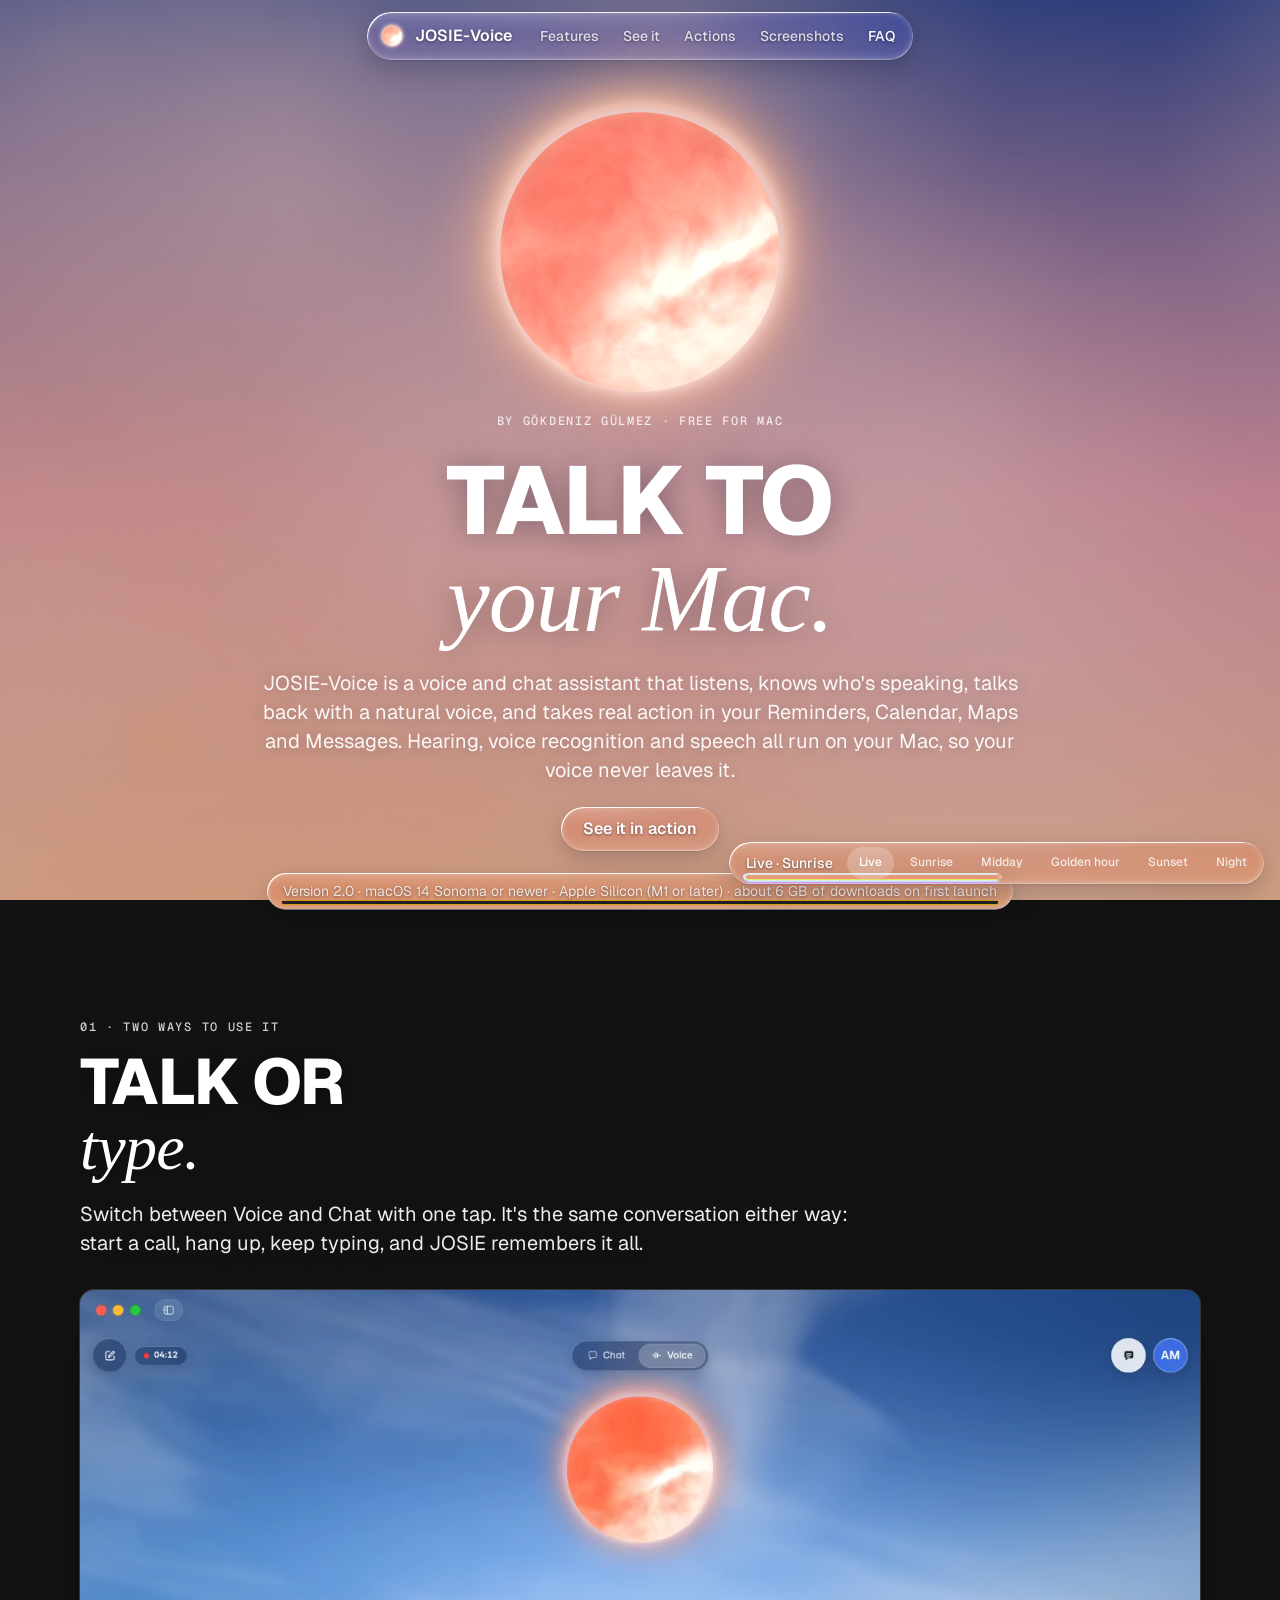
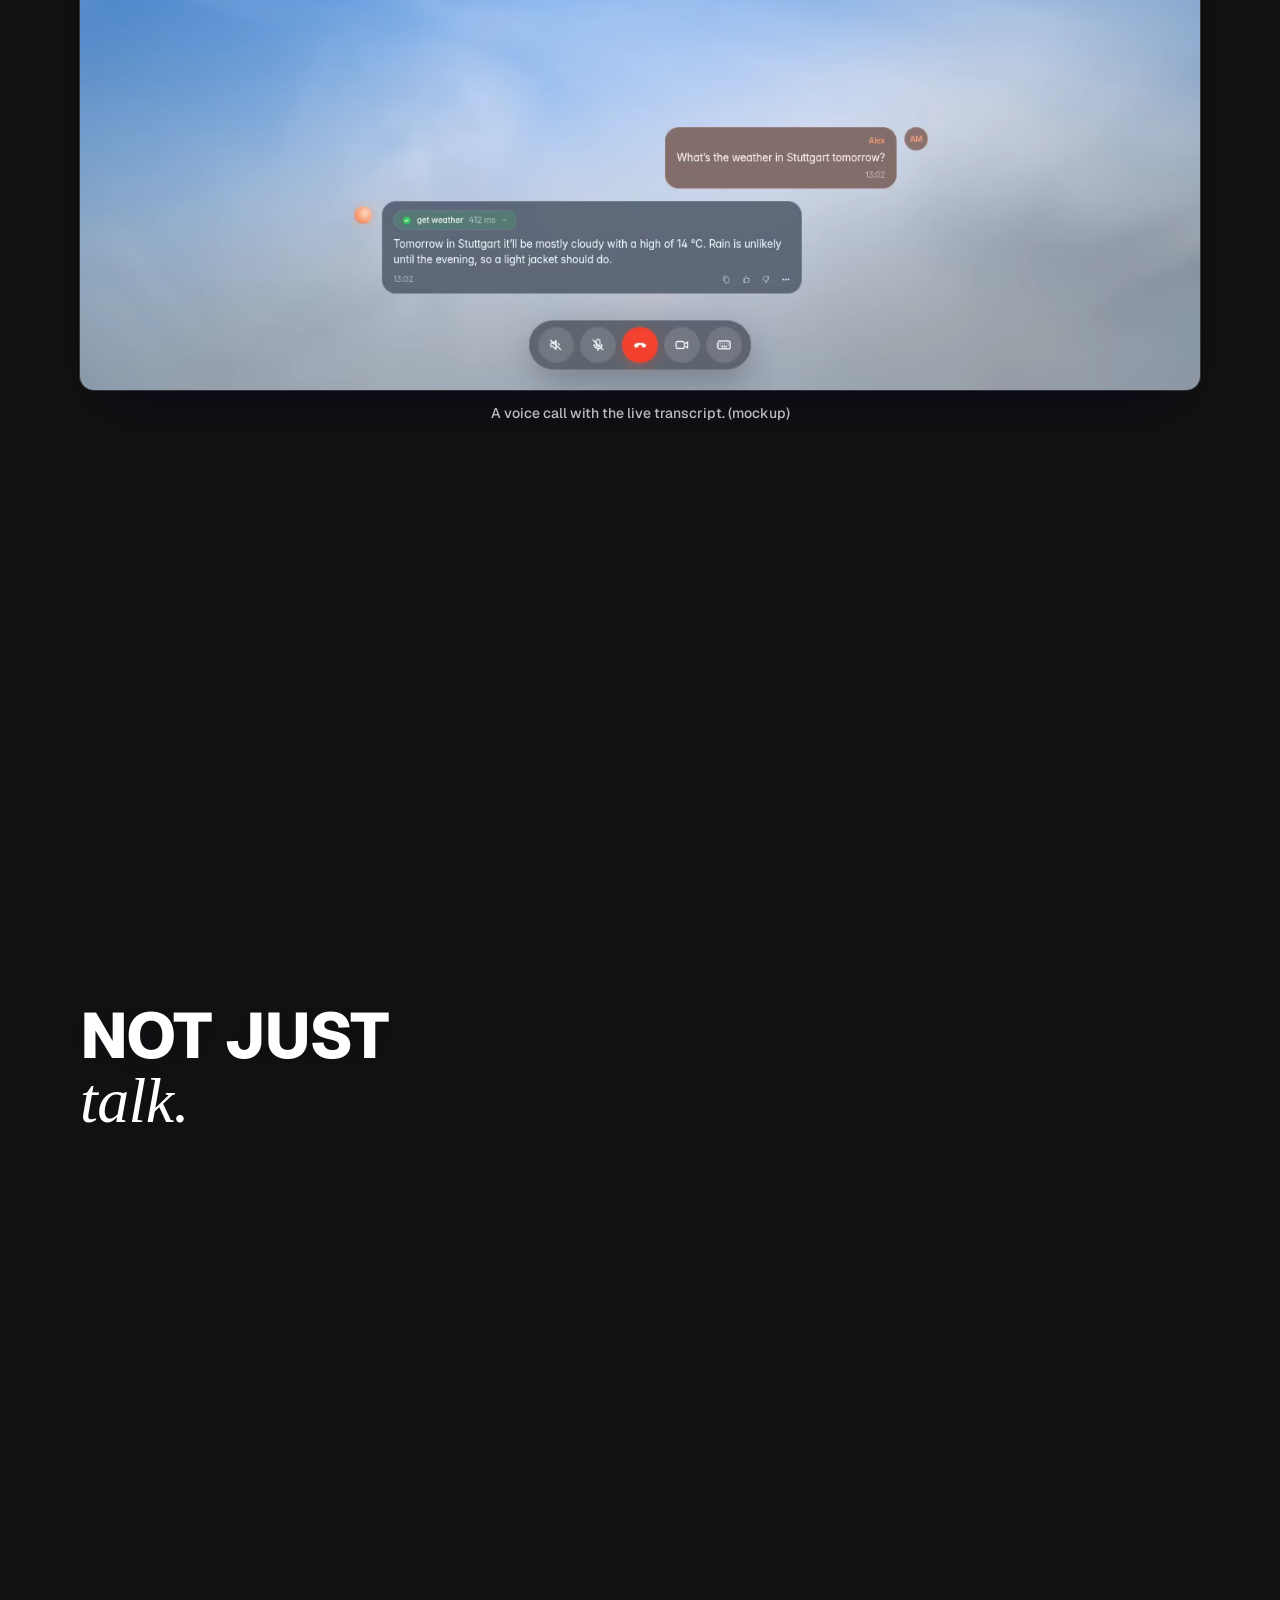
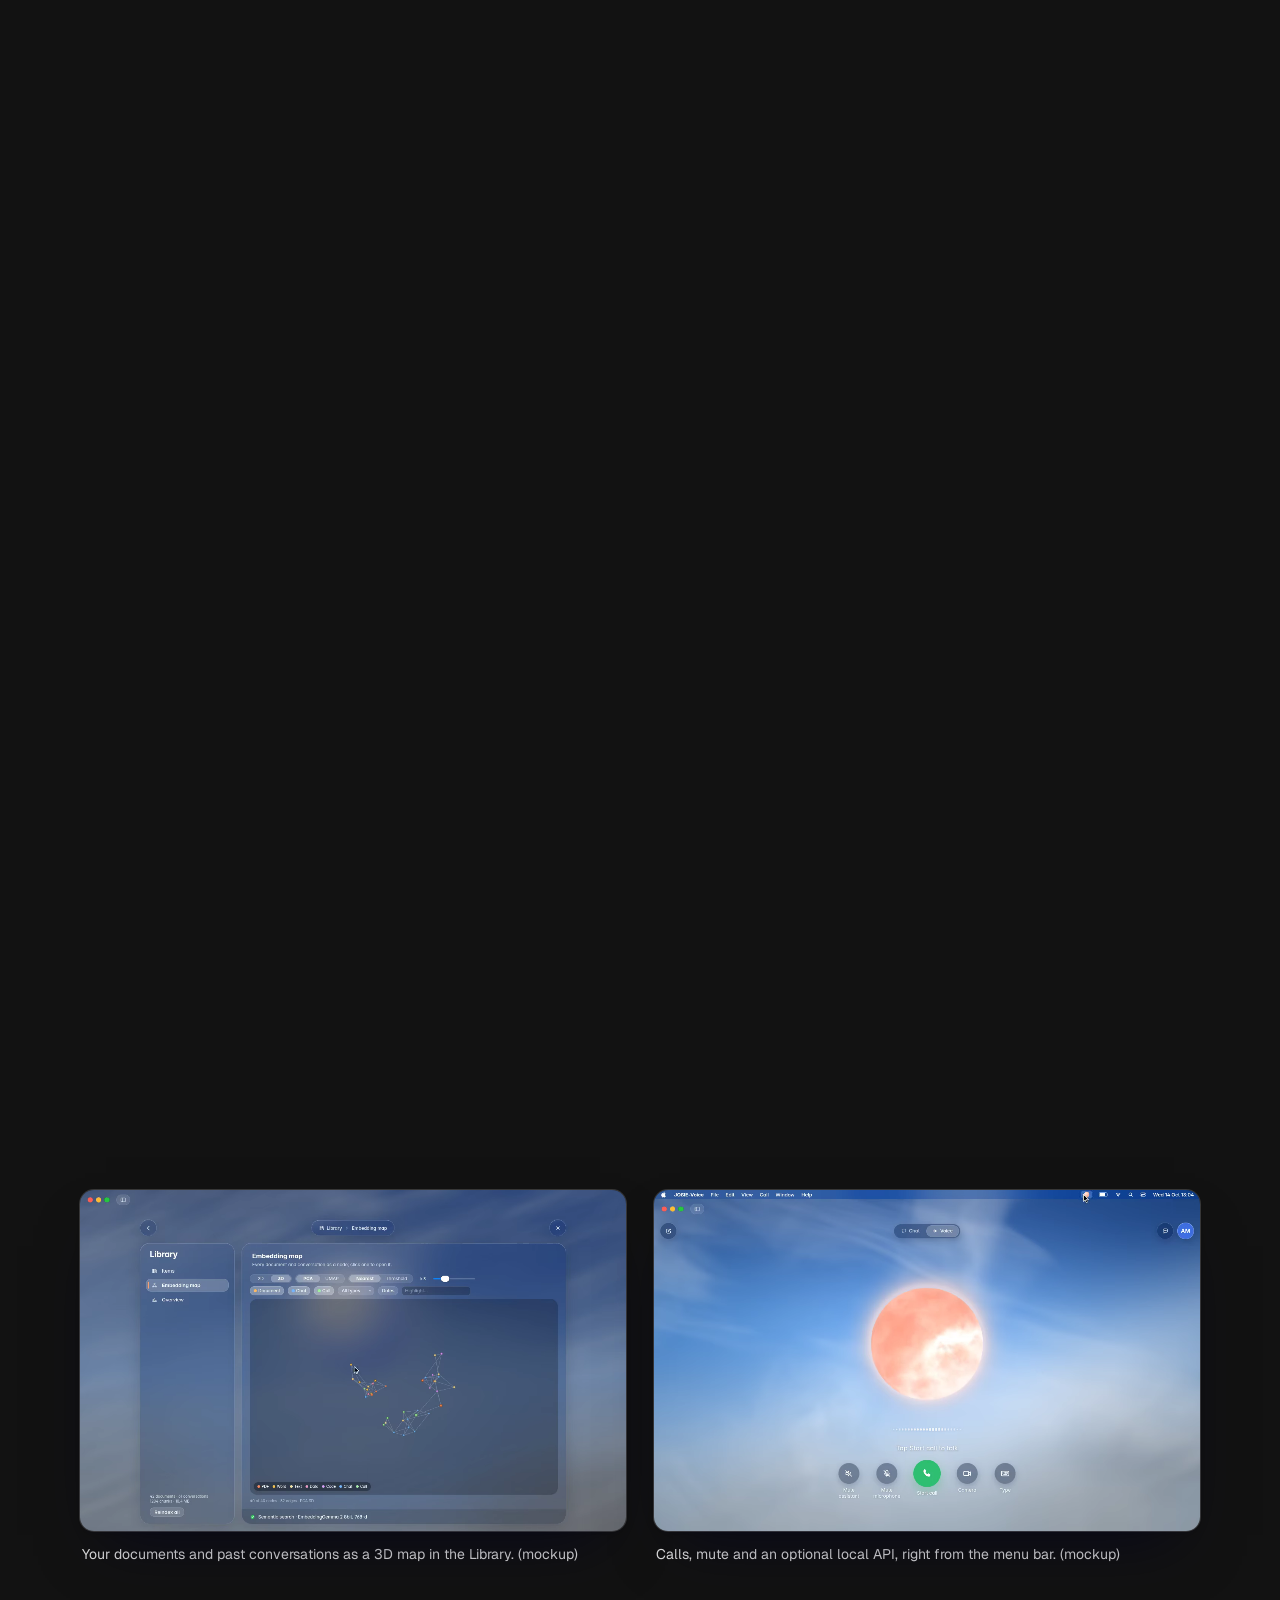
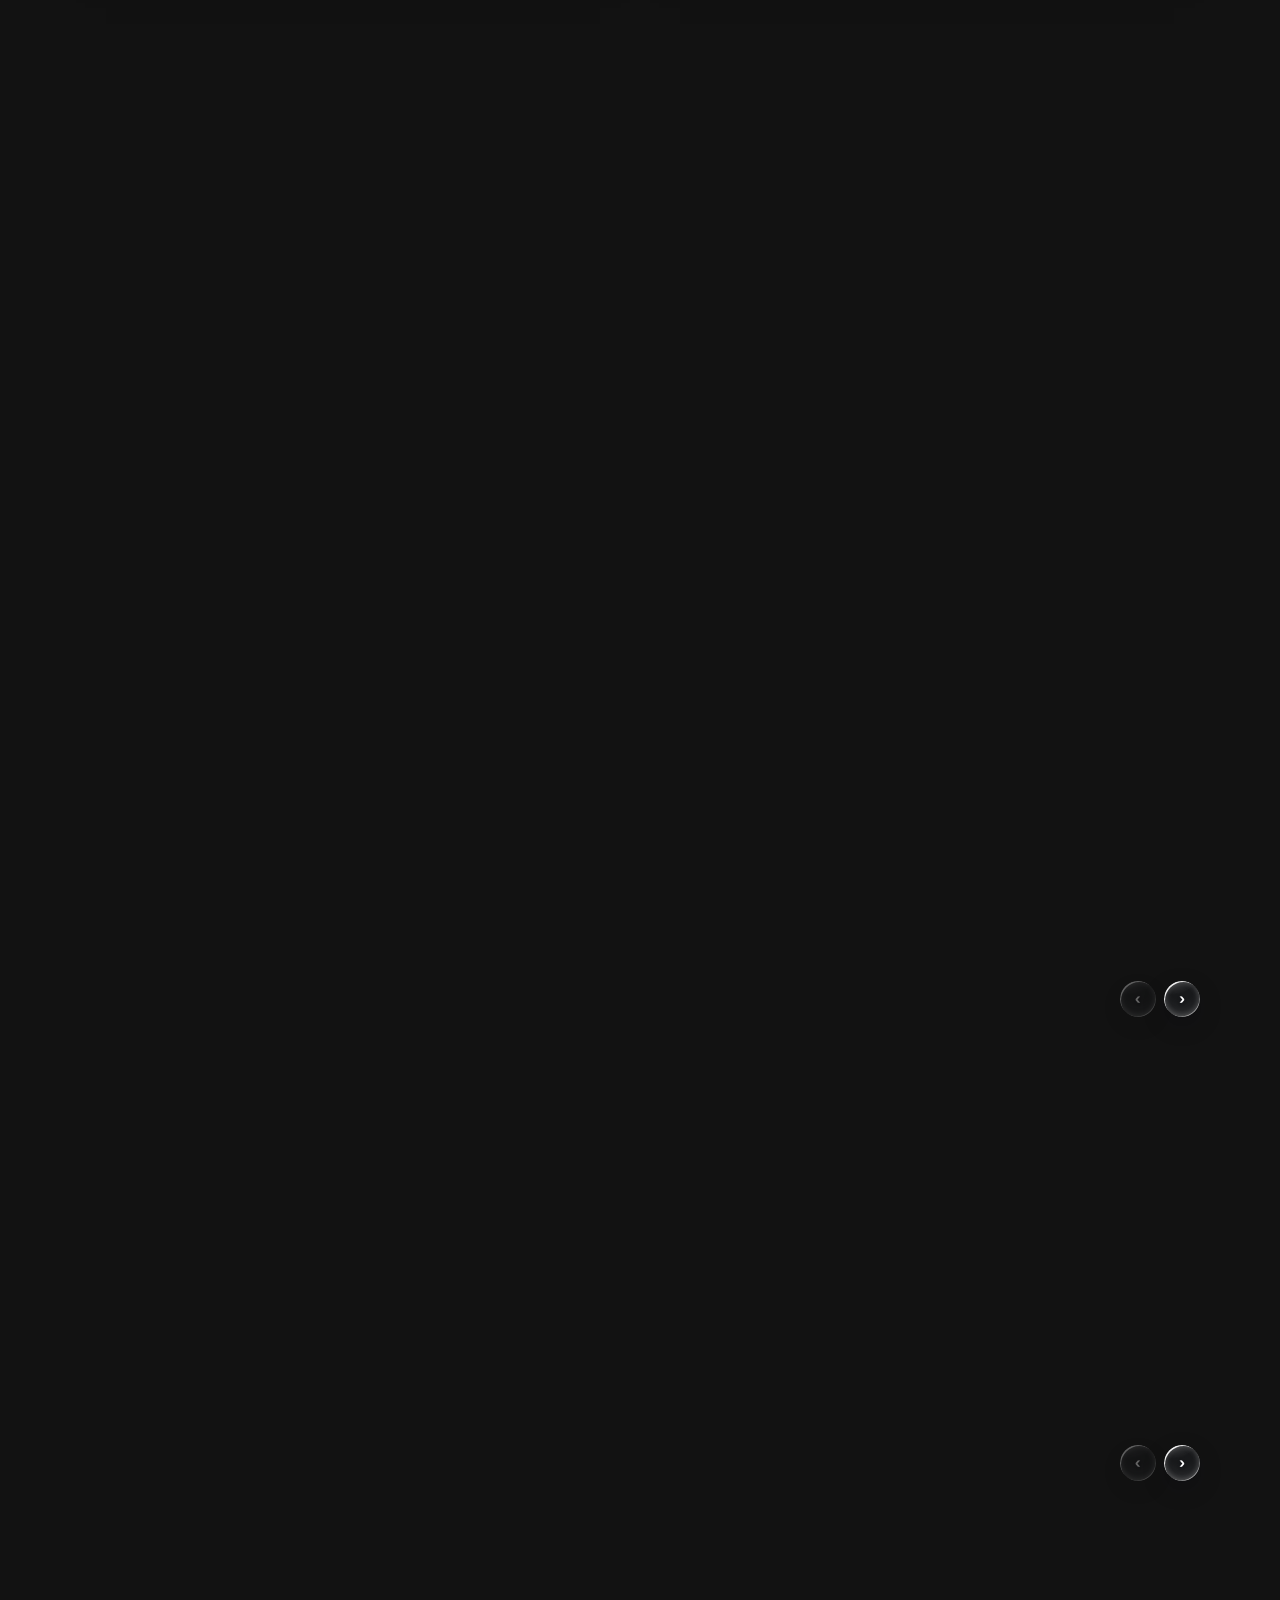
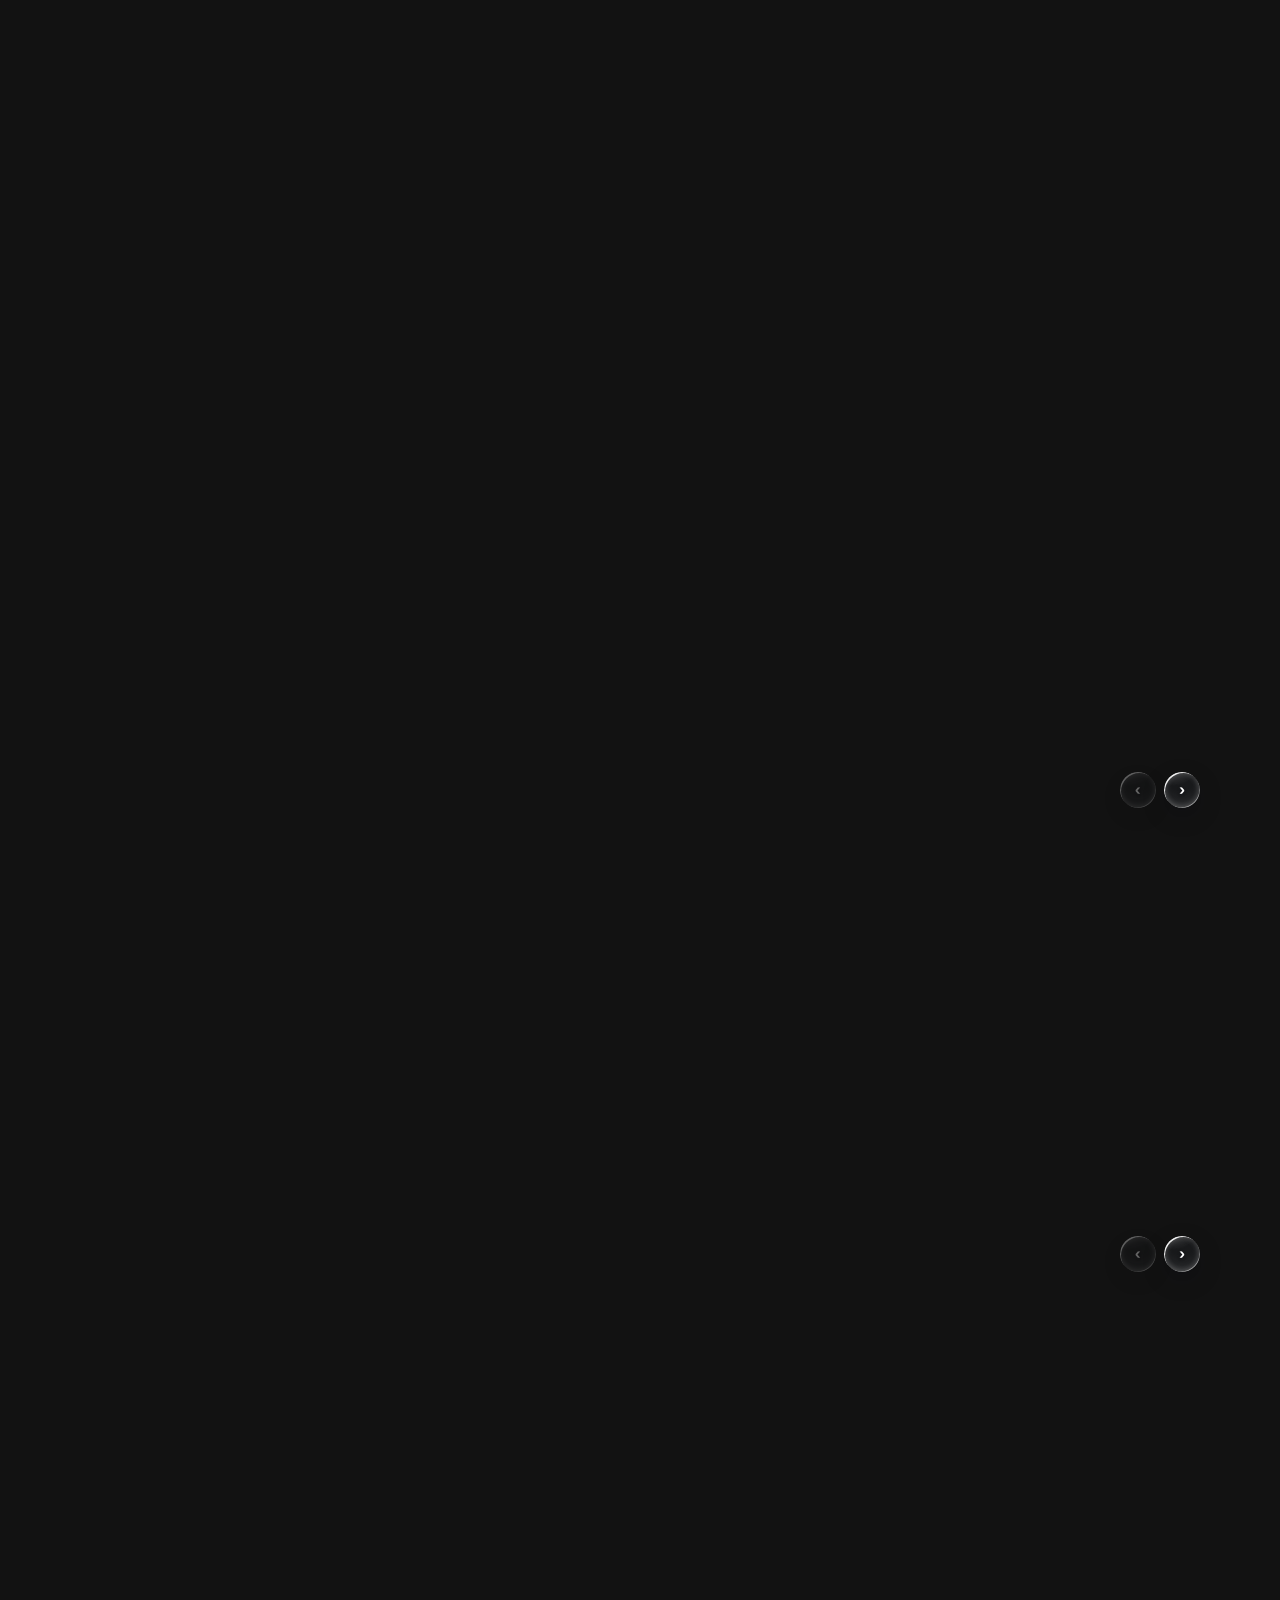
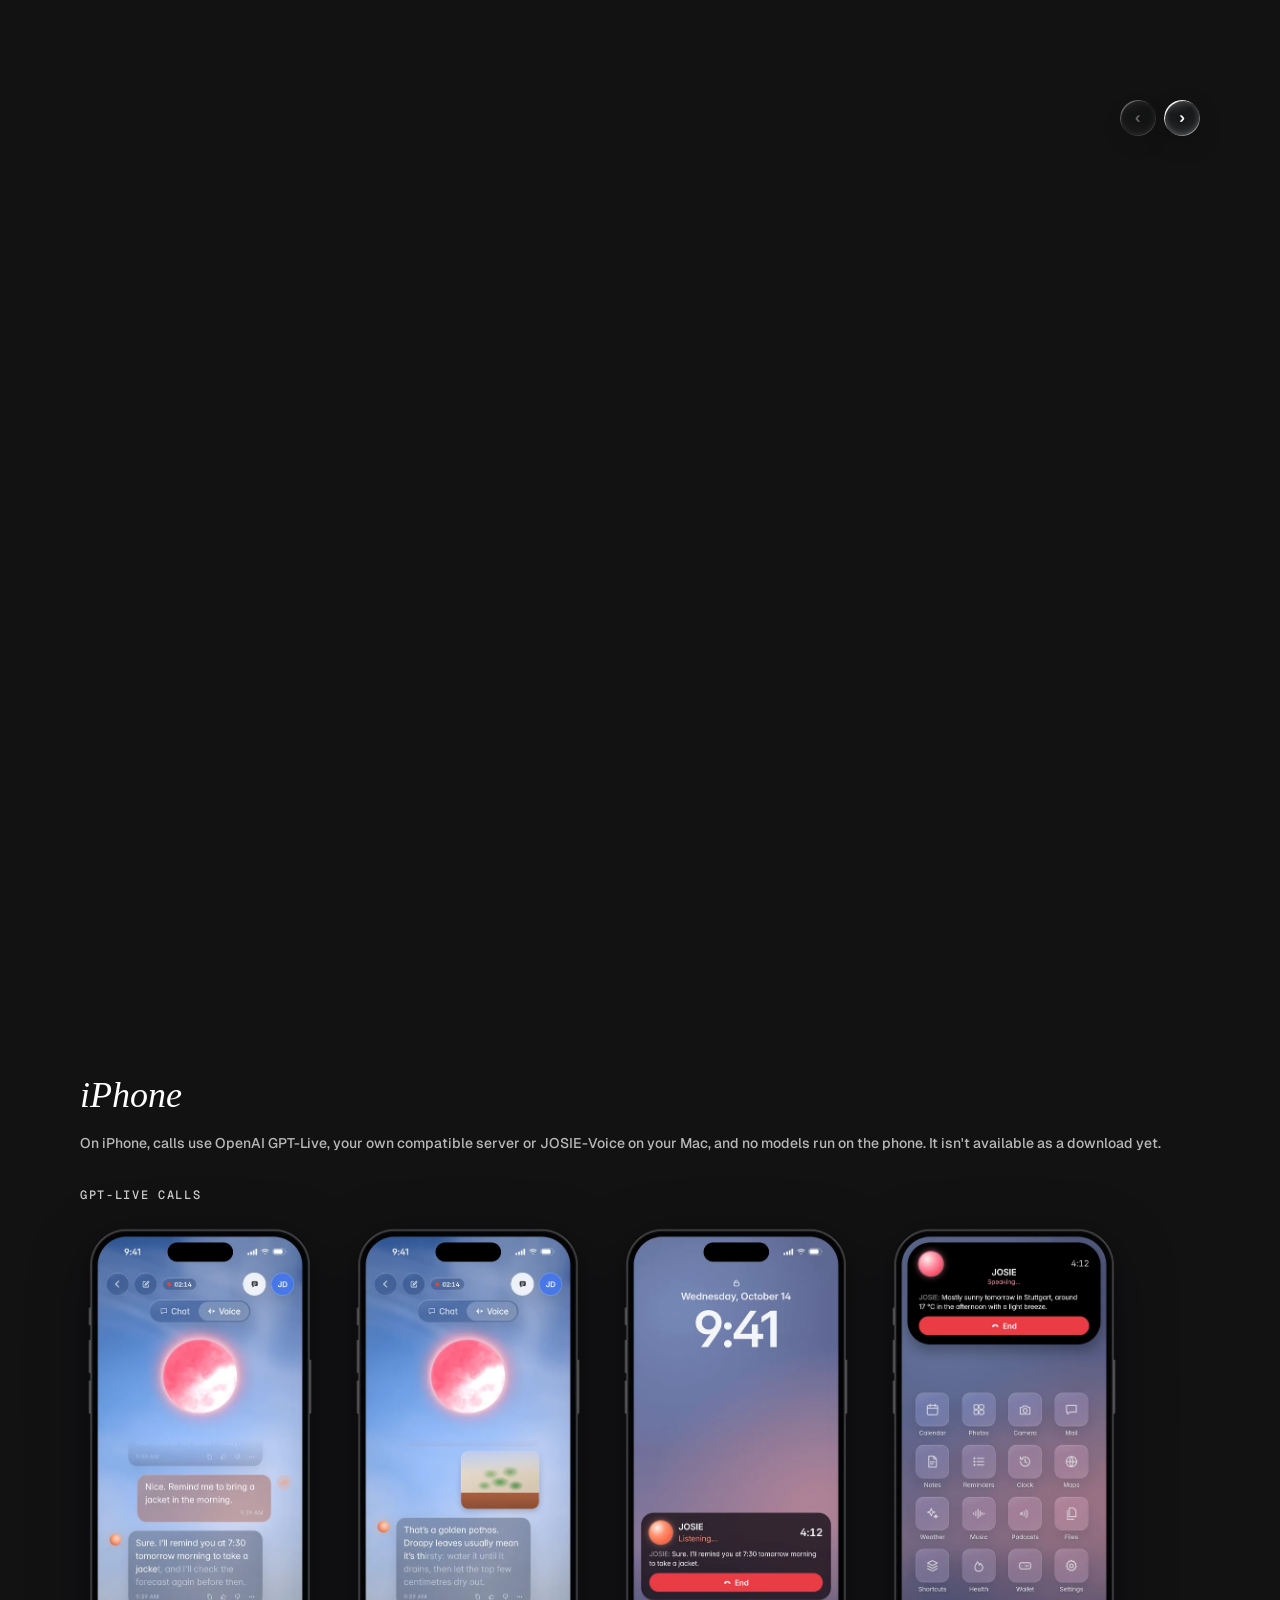
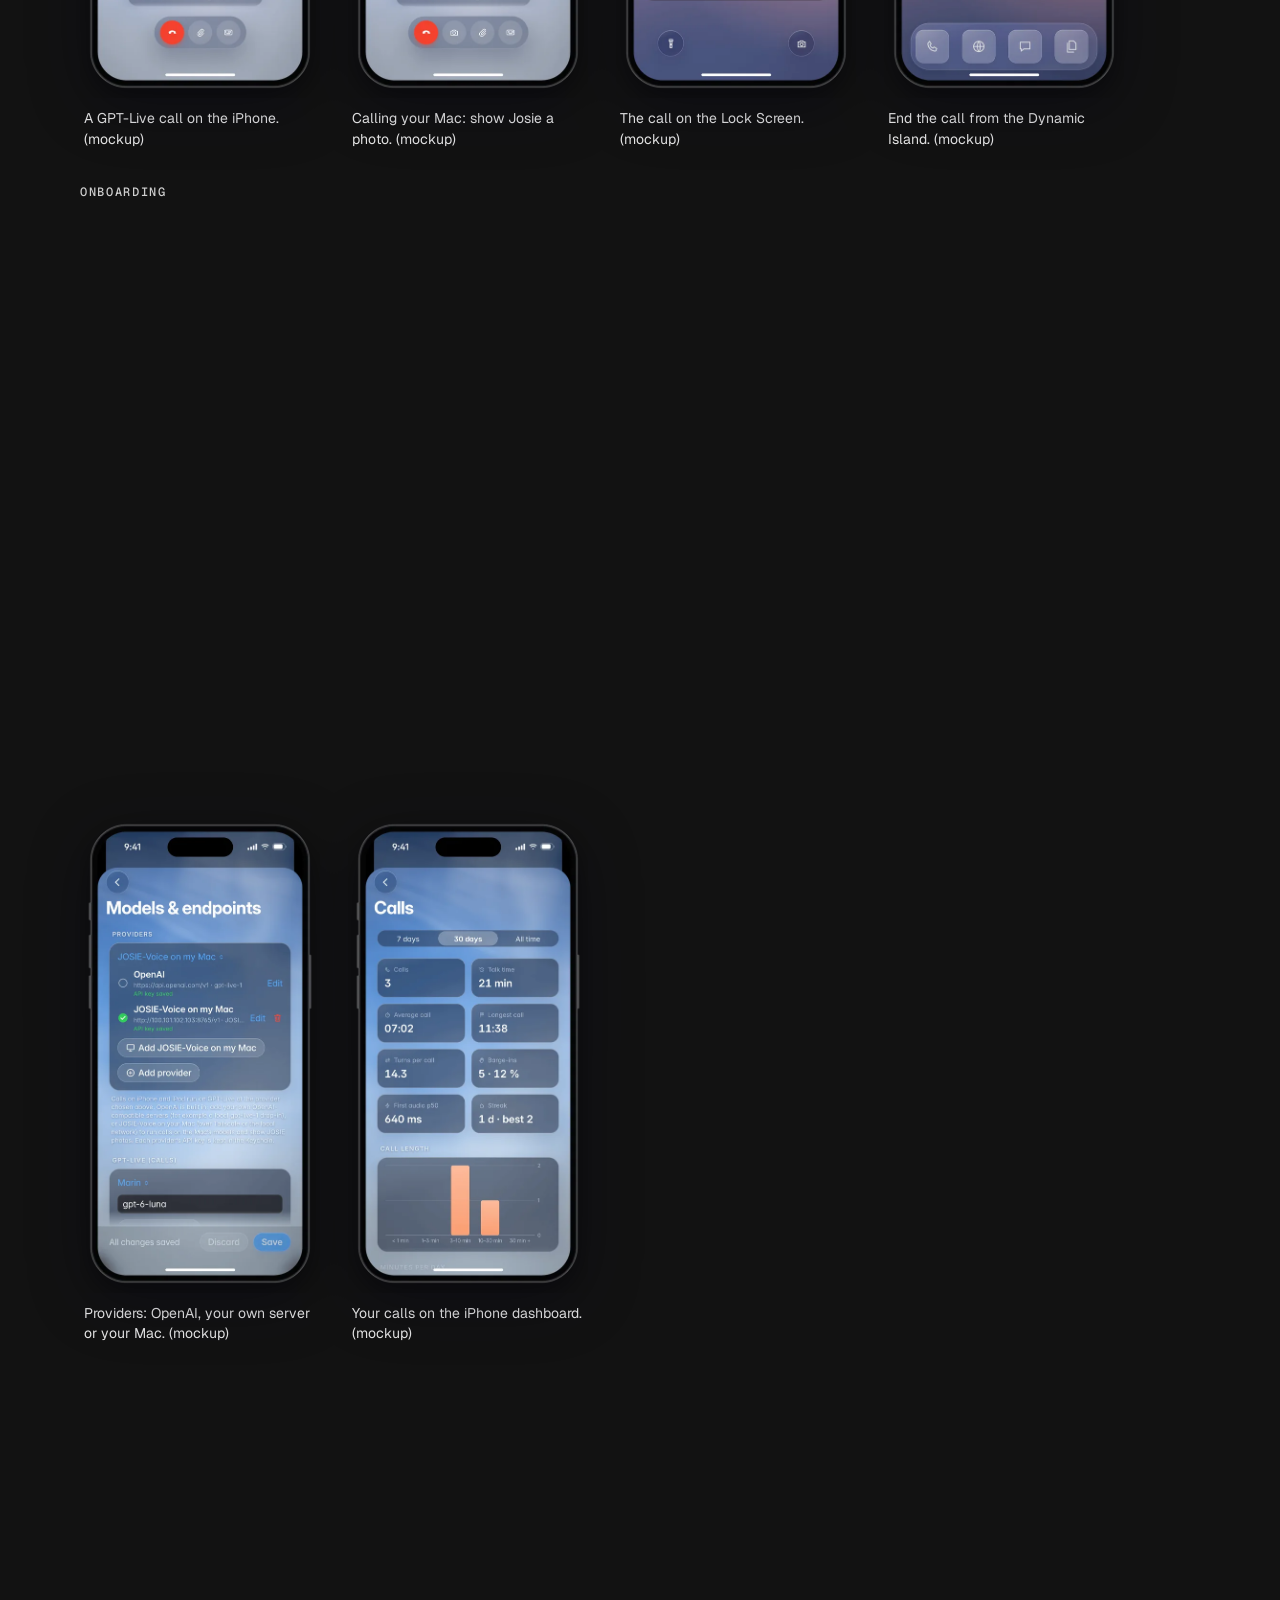
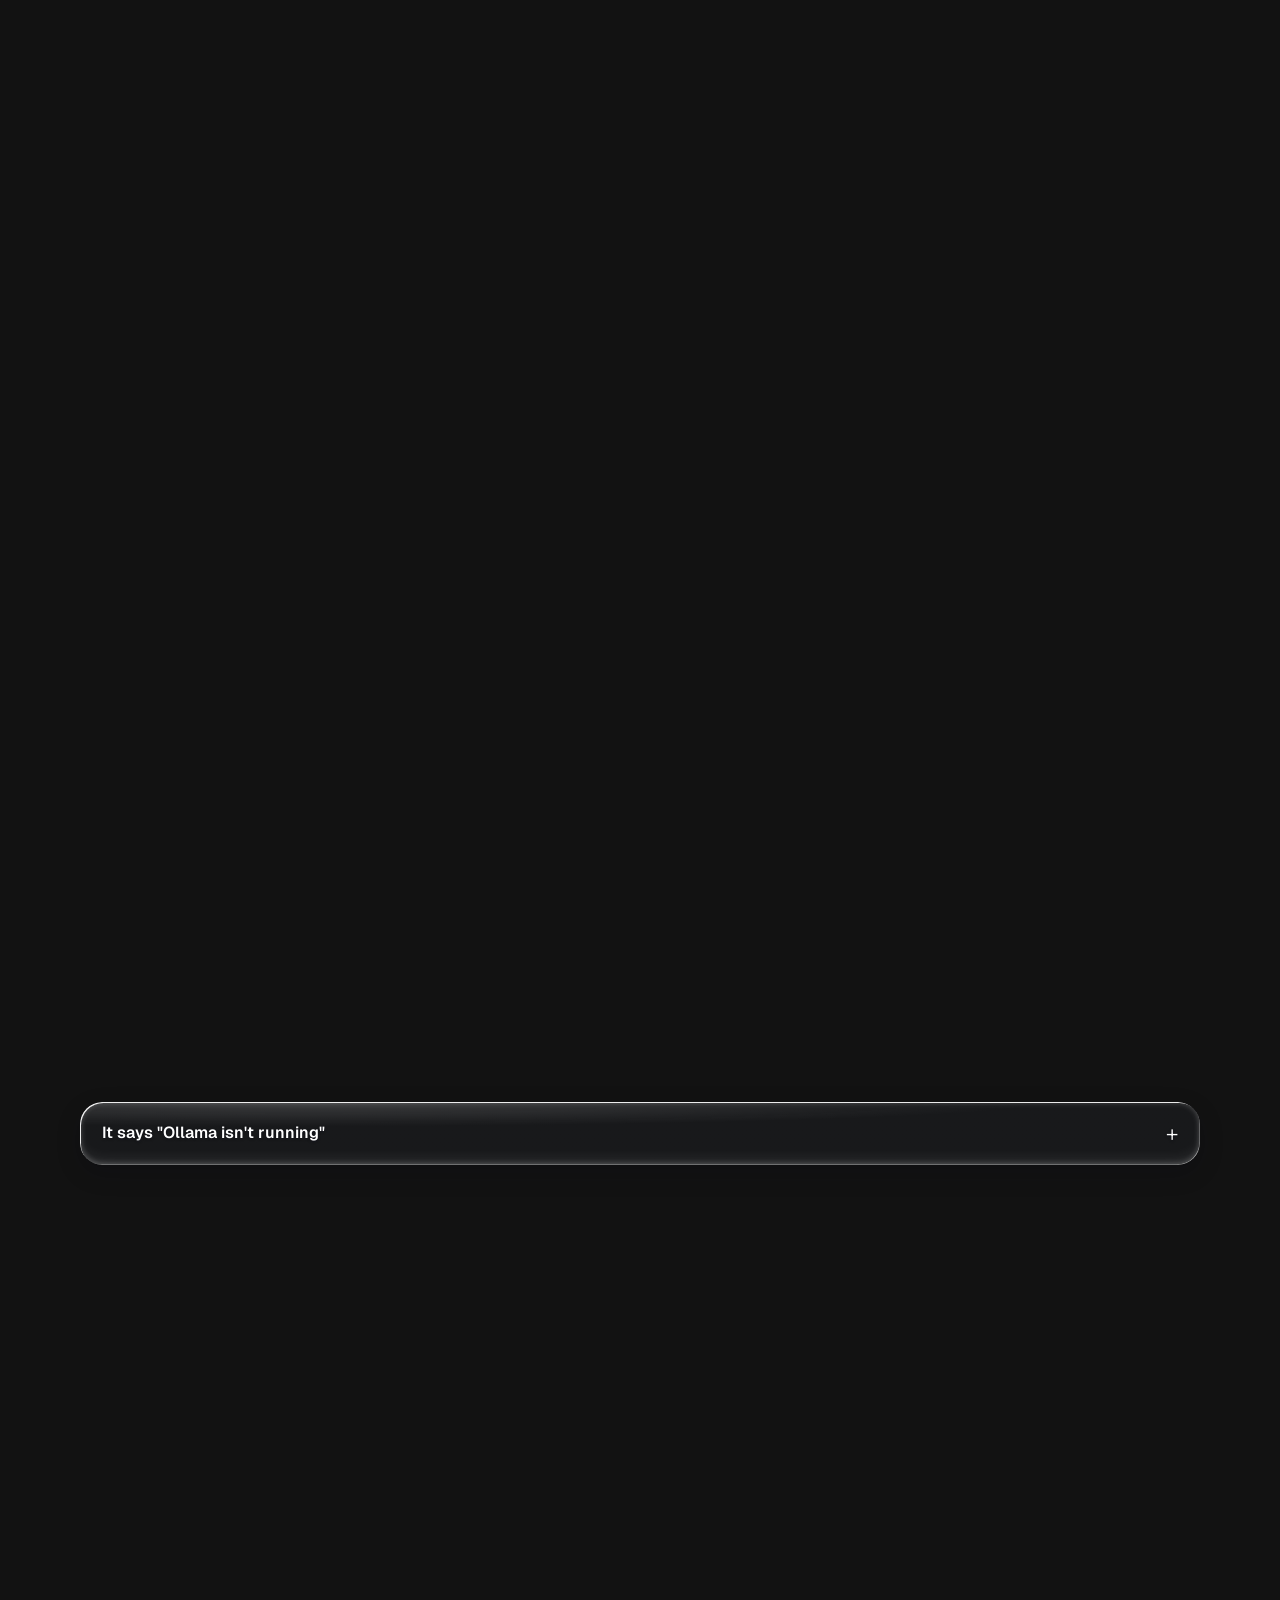
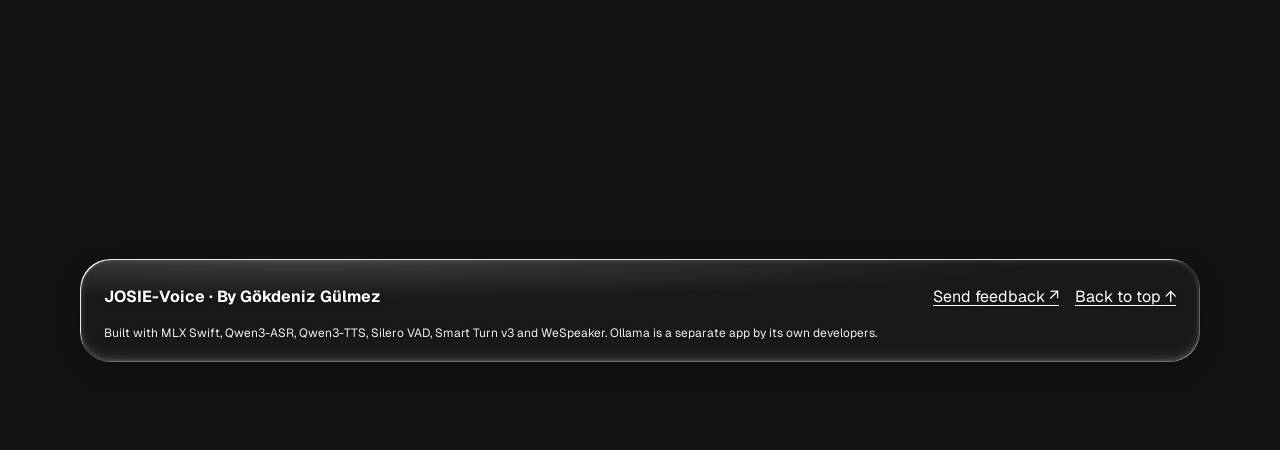
==== commit 9c65a809: "Site + README: website and visuals only, no downloads Releases and DMGs were removed. Drop the Downl" ====
--- a/index.html
+++ b/index.html
@@ -268,9 +268,8 @@
       <header class="x-nav x-glass">
         <a class="x-brand" href="#top"><img src="logo.png" alt="" />JOSIE-Voice</a>
         <nav aria-label="Sections">
-          <a href="#features">Features</a><a href="#see">See it</a><a href="#actions">Actions</a><a href="#gallery">Screenshots</a><a href="#install">Install</a><a href="#faq">FAQ</a>
+          <a href="#features">Features</a><a href="#see">See it</a><a href="#actions">Actions</a><a href="#gallery">Screenshots</a><a href="#faq">FAQ</a>
         </nav>
-        <a class="x-btn x-btn--primary x-btn--sm" href="https://github.com/Goekdeniz-Guelmez/JOSIE-Voice/releases" target="_blank" rel="noopener">Download</a>
       </header>
 
       <main class="main">
@@ -280,10 +279,8 @@
           <h1 class="x-h" data-scroll data-scroll-speed="0.12"><b>Talk to</b><i>your Mac.</i></h1>
           <p class="x-lede">JOSIE-Voice is a voice and chat assistant that listens, knows who's speaking, talks back with a natural voice, and takes real action in your Reminders, Calendar, Maps and Messages. Hearing, voice recognition and speech all run on your Mac, so your voice never leaves it.</p>
           <div class="x-btns">
-            <a class="x-btn x-btn--primary" href="https://github.com/Goekdeniz-Guelmez/JOSIE-Voice/releases" target="_blank" rel="noopener">Download for Mac</a>
-            <a class="x-btn x-glass" href="#install">How to install</a>
-          </div>
-          <p class="x-phone x-glass">JOSIE-Voice is a Mac app. Open this page on your Mac to download.</p>
+            <a class="x-btn x-glass" href="#see">See it in action</a>
+          </div>
           <p class="x-meta x-glass">Version 2.0 · macOS 14 Sonoma or newer · Apple Silicon (M1 or later) · about 6 GB of downloads on first launch</p>
         </section>
 
@@ -425,43 +422,8 @@
           <p class="x-note x-reveal">Every screenshot and clip on this page is a mockup rendered from the app's source with demo content, not a capture of a running build.</p>
         </section>
 
-        <section class="x-sec" id="install">
-          <p class="x-eye x-reveal">05 · No tech skills needed</p>
-          <h2 class="x-h x-reveal"><b>Five steps.</b><i>No terminal.</i></h2>
-          <p class="x-lede x-reveal">You won't type a single command. Setup takes about 15 minutes, mostly waiting for downloads.</p>
-          <div class="x-panel x-glass x-reveal">
-            <h3>Before you start</h3>
-            <ul class="checklist">
-              <li><span class="checklist__item">A Mac with Apple Silicon (M1 or newer) <small>To check, click the Apple menu → About This Mac. It should say "Chip: Apple M…".</small></span></li>
-              <li><span class="checklist__item">macOS 14 Sonoma or newer</span></li>
-              <li><span class="checklist__item">About 7 GB of free space</span></li>
-              <li><span class="checklist__item">16 GB of memory recommended <small>For the larger models. Smaller ones run on less.</small></span></li>
-              <li><span class="checklist__item">Internet for the first setup</span></li>
-            </ul>
-          </div>
-          <div class="x-steps">
-            <article class="x-step x-glass x-reveal"><p class="x-step__n">01</p><div><h3>Download JOSIE-Voice</h3><p>Click <a class="x-link" href="https://github.com/Goekdeniz-Guelmez/JOSIE-Voice/releases" target="_blank" rel="noopener">Download for Mac</a>. You get a file like <b>JOSIE-Voice-0.1.0-mac-test11-macOS-arm64.dmg</b> in your Downloads folder.</p></div></article>
-            <article class="x-step x-glass x-reveal"><p class="x-step__n">02</p><div><h3>Move it to Applications</h3><p>Double-click the .dmg file. Drag the JOSIE-Voice icon onto the Applications folder and close the window. Then eject the JOSIE-Voice disk in Finder's sidebar.</p></div></article>
-            <article class="x-step x-glass x-reveal"><p class="x-step__n">03</p><div><h3>Install Ollama, JOSIE's brain</h3><p>Ollama is a free app. Go to <a class="x-link" href="https://ollama.com/download" target="_blank" rel="noopener">ollama.com/download</a>, download it for macOS, drag it to Applications and open it once. A llama icon in the menu bar means it's running.</p><p>JOSIE downloads its brain into it in step 5.</p></div></article>
-            <article class="x-step x-glass x-reveal"><p class="x-step__n">04</p><div><h3>Open JOSIE-Voice</h3><p>Double-click it in Applications.</p>
-              <aside class="callout" aria-label="If macOS blocks it">
-                <p class="callout__head">If macOS says it "can't be opened"</p>
-                <p class="callout__lead"><strong>Click Done, then open System Settings → Privacy &amp; Security.</strong> Scroll down, click "Open Anyway" next to JOSIE-Voice and confirm.</p>
-                <p class="fineprint">The same applies if it can't verify the developer. You only need to do this once.</p>
-              </aside></div></article>
-            <article class="x-step x-glass x-reveal"><p class="x-step__n">05</p><div><h3>Follow the setup</h3>
-              <ol type="a">
-                <li><b>Choose model sizes.</b> 0.6B for 8 GB Macs or for speed; 1.7B for better quality on 16 GB or more. Then click Download all (about 5 GB; pause and resume anytime).</li>
-                <li><b>Leave the language model on Ollama.</b> JOSIE downloads qwen3.5:0.8b (about 1 GB) by itself.</li>
-                <li><b>Allow the microphone</b> and hear JOSIE say hello. Optionally say three phrases so JOSIE learns your voice.</li>
-                <li><b>Click Start talking.</b></li>
-              </ol></div></article>
-          </div>
-          <p class="x-finish x-glass x-reveal">That's it. Click the orb and say hi.</p>
-        </section>
-
         <section class="x-sec" id="good">
-          <p class="x-eye x-reveal">06 · Good to know</p>
+          <p class="x-eye x-reveal">05 · Good to know</p>
           <h2 class="x-h x-reveal"><b>Small</b><i>details.</i></h2>
           <div class="x-grid">
             <div class="x-card x-glass x-reveal"><span class="x-num">01</span><h3>Works offline</h3><p>After setup, everything works offline except the language model, which runs in Ollama on your Mac.</p></div>
@@ -474,7 +436,7 @@
         </section>
 
         <section class="x-sec" id="faq">
-          <p class="x-eye x-reveal">07 · FAQ</p>
+          <p class="x-eye x-reveal">06 · FAQ</p>
           <h2 class="x-h x-reveal"><b>Questions,</b><i>answered.</i></h2>
           <div class="x-faq">
             <details class="x-glass x-reveal"><summary>Is it free?</summary><p>Yes.</p></details>
@@ -490,7 +452,7 @@
         </section>
 
         <section class="x-sec" id="family">
-          <p class="x-eye x-reveal">08 · The JOSIE family</p>
+          <p class="x-eye x-reveal">07 · The JOSIE family</p>
           <div class="x-family x-glass x-reveal">
             <div class="x-orb x-orb--sm" role="img" aria-label="The JOSIE orb"><canvas class="x-orb__gl" aria-hidden="true"></canvas><img src="logo.png" alt="" /></div>
             <div>
@@ -504,10 +466,6 @@
           </div>
         </section>
 
-        <section class="x-sec x-cta">
-          <h2 class="x-h x-reveal"><b>Ready to</b><i>say hi?</i></h2>
-          <a class="x-btn x-btn--primary x-reveal" href="https://github.com/Goekdeniz-Guelmez/JOSIE-Voice/releases" target="_blank" rel="noopener">Download for Mac</a>
-        </section>
       </main>
 
       <footer class="x-foot x-glass">
